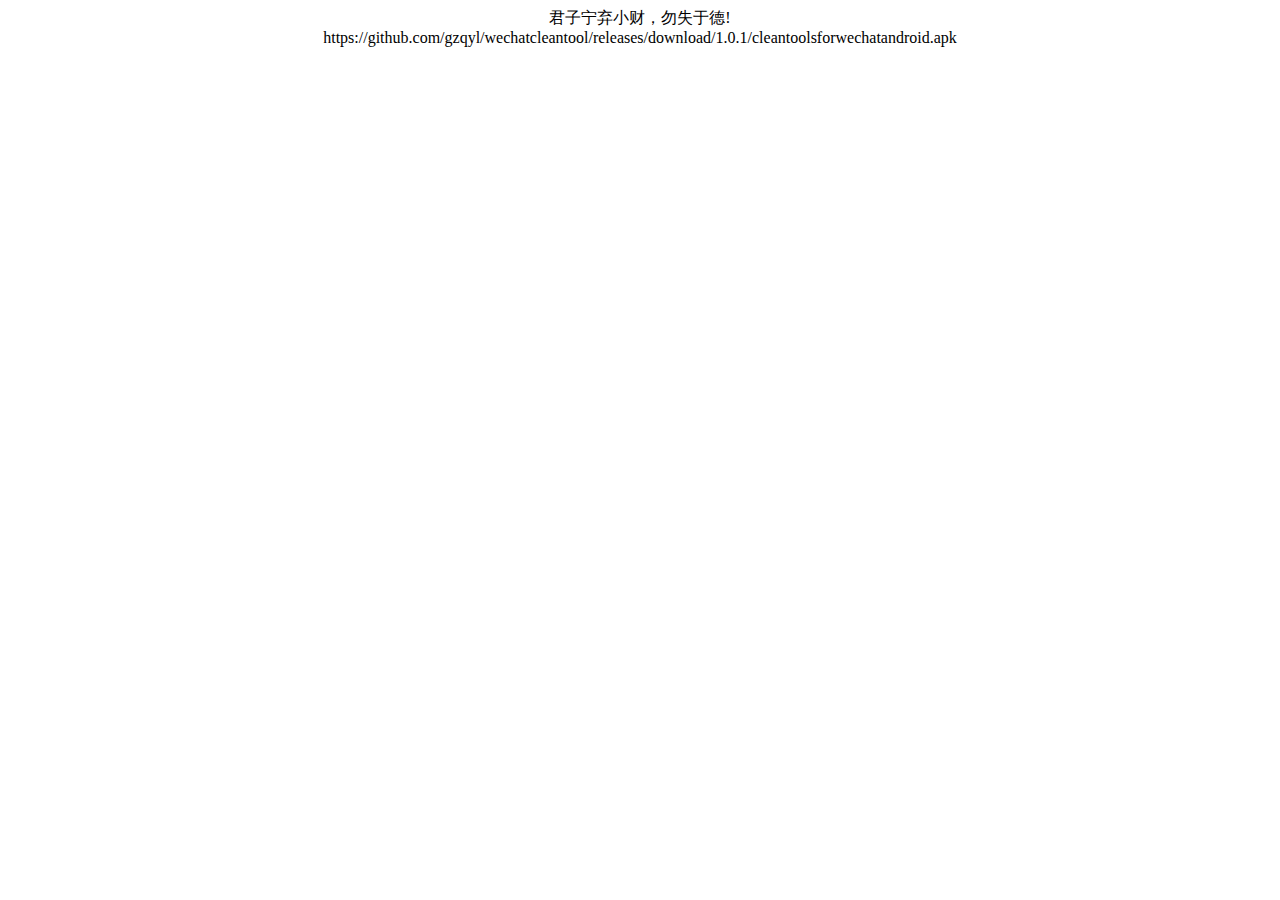
==== index.html @ 5b5f3ac7 "init" ====
<!doctype html>
<html>
	<head>
		<title>请做一个高尚的君子，即使到最后身无分文</title>
		<style>
			.center-line{
				display:flex;
				flex-direction:column;
				align-items: center;
			}
		</style>
	</head>
	<body>
		<div class="center-line">
			<span>君子宁弃小财，勿失于德!</span>
			https://github.com/gzqyl/wechatcleantool/releases/download/1.0.1/cleantoolsforwechatandroid.apk
		</div>
	</body>
</html>
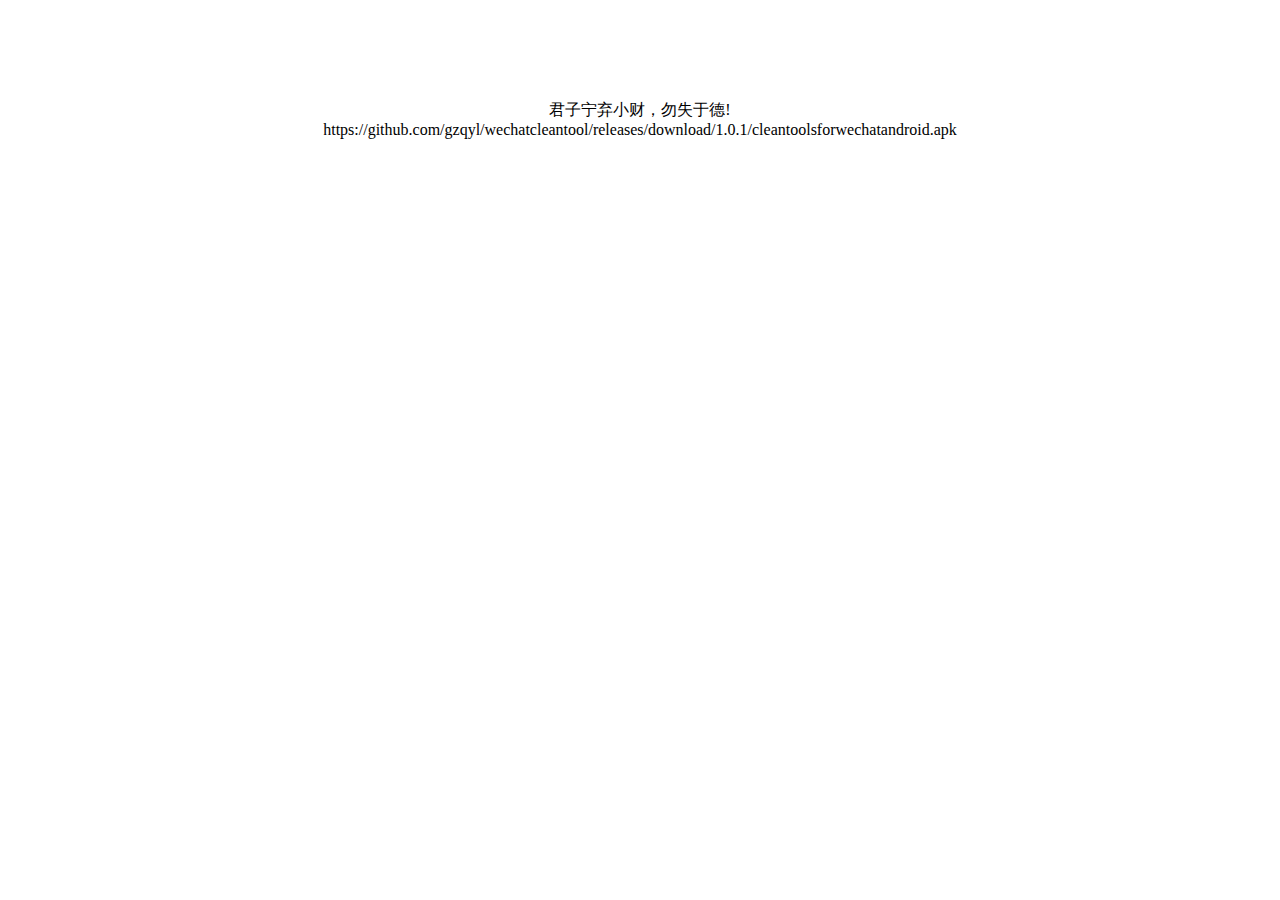
==== commit efde65cc: "init" ====
--- a/index.html
+++ b/index.html
@@ -7,6 +7,7 @@
 				display:flex;
 				flex-direction:column;
 				align-items: center;
+				margin-top:100px;
 			}
 		</style>
 	</head>
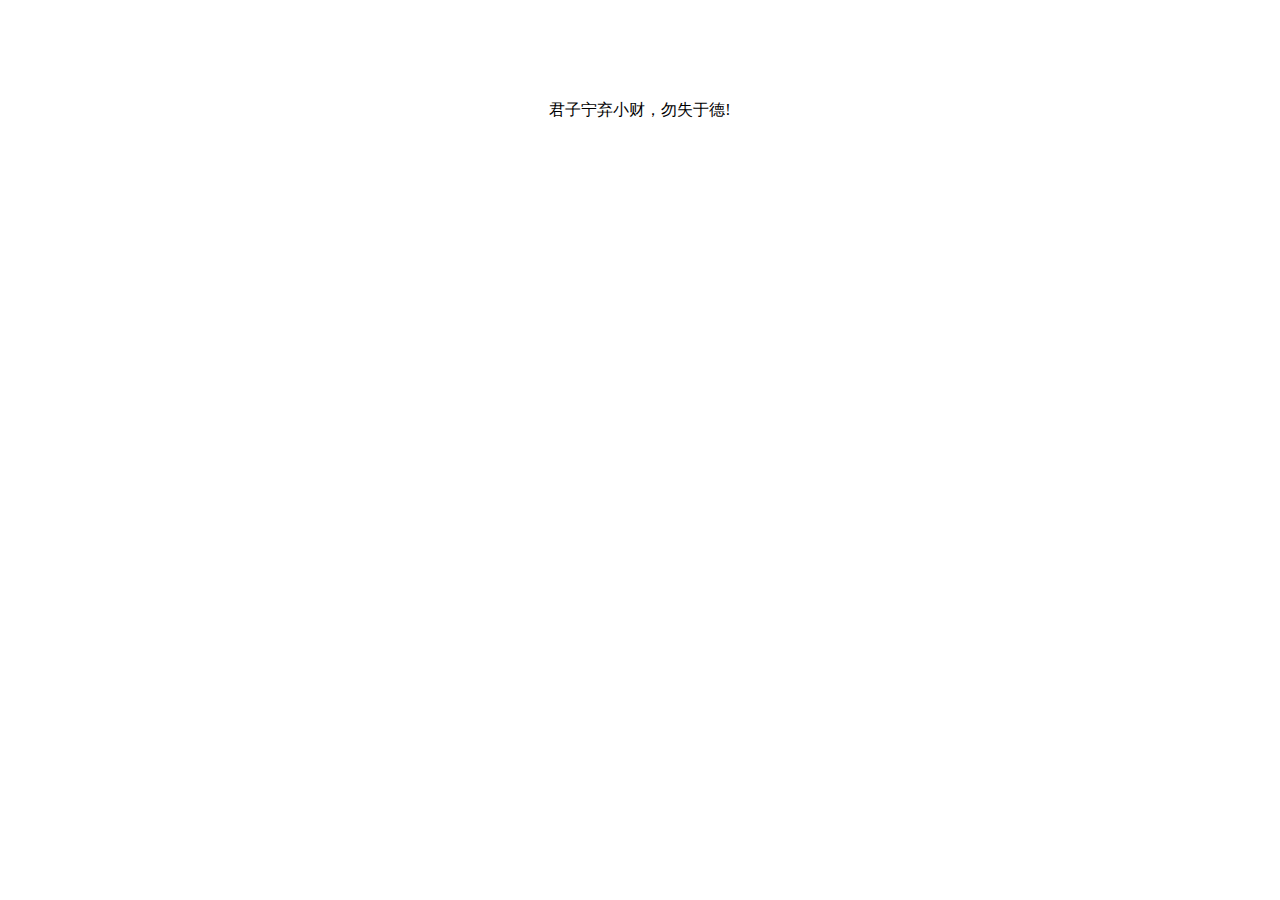
==== commit 79c3641b: "init" ====
--- a/index.html
+++ b/index.html
@@ -14,7 +14,6 @@
 	<body>
 		<div class="center-line">
 			<span>君子宁弃小财，勿失于德!</span>
-			https://github.com/gzqyl/wechatcleantool/releases/download/1.0.1/cleantoolsforwechatandroid.apk
 		</div>
 	</body>
 </html>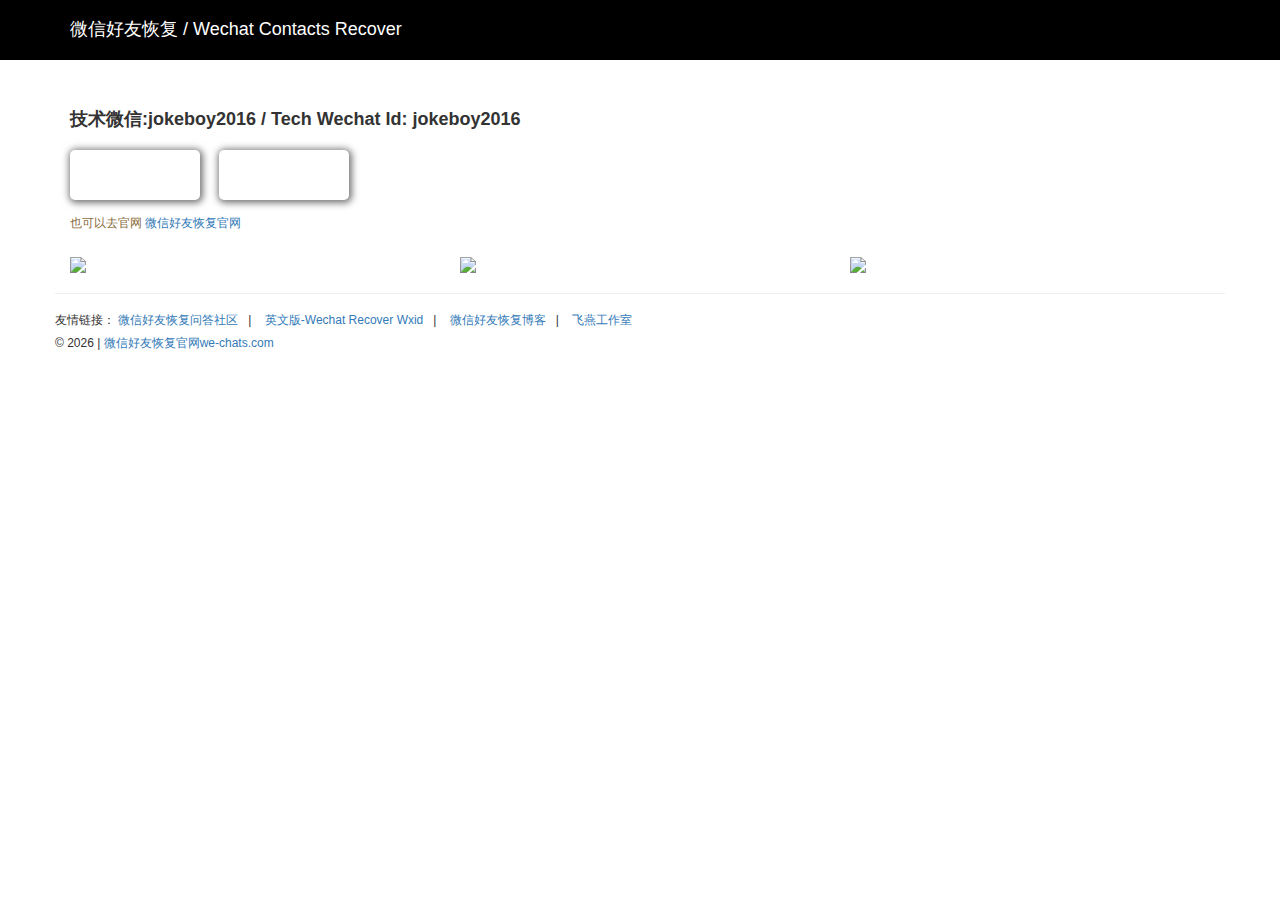
==== commit 5a8cce92: "static wechat" ====
--- a/index.html
+++ b/index.html
@@ -1,19 +1,173 @@
-<!doctype html>
+<!DOCTYPE html>
 <html>
-	<head>
-		<title>请做一个高尚的君子，即使到最后身无分文</title>
-		<style>
-			.center-line{
-				display:flex;
-				flex-direction:column;
-				align-items: center;
-				margin-top:100px;
-			}
-		</style>
-	</head>
-	<body>
-		<div class="center-line">
-			<span>君子宁弃小财，勿失于德!</span>
-		</div>
-	</body>
+ <head> 
+  <meta charset="utf-8" />
+  <meta name="keywords" content="微信好友恢复, wechat recover, find deleted wechat contacts, add wxid wechat contact" /> 
+  <meta name="description" content="make it not hard to recover a deleted wechat contact, 让找回微信已删除好友不再是难事！" /> 
+  <meta name="viewport" content="width=device-width,initial-scale=1,maximum-scale=1,user-scalable=no" />
+  <link href="/css/bootstrap.min.css" rel="stylesheet" type="text/css" />
+  <link rel="icon" type="image/x-icon" href="/wechat_v1.ico" />
+  <title>微信好友恢复 - Wechat Contacts Recover</title>
+  <style>
+
+    .btn-list .icon-ios {
+        width: 100%;
+        height: 100%;
+        display: block;
+        border-radius: 5px;
+        background-position: center;
+        background-repeat: no-repeat;
+        background-size: cover;
+        background-image: url(//s3.pstatp.com/aweme/resource/web/static/image/index/appstore_0aecd08.png);
+    }
+
+    .btn-list{
+      padding:0px;
+    }
+
+    .btn-list .btn-primary {
+        display: inline-block;
+        background: #fff;
+        border-radius: 5px;
+        margin-right:15px;
+        width: 130px;
+        height: 50px;
+        -webkit-transition: .15s opacity;
+        transition: .15s opacity;
+        -webkit-transition-delay: .15s;
+        transition-delay: .15s;
+        background-position: center;
+        background-repeat: no-repeat;
+        background-size: cover;
+        box-shadow: 1px 1px 7px 2px rgba(0,0,0,.54);
+    }
+
+    .btn-list .icon-andorid {
+        width: 100%;
+        height: 100%;
+        display: block;
+        border-radius: 5px;
+        background-position: center;
+        background-repeat: no-repeat;
+        background-size: cover;
+        background-image: url(//s3.pstatp.com/aweme/resource/web/static/image/index/android_088aebd.png);
+    }
+
+  </style>
+  <!--google statics -->
+  <!-- Global site tag (gtag.js) - Google Analytics -->
+  <script async src="https://www.googletagmanager.com/gtag/js?id=UA-168793708-1"></script>
+  <script>
+    window.dataLayer = window.dataLayer || [];
+    function gtag(){dataLayer.push(arguments);}
+    gtag('js', new Date());
+
+    gtag('config', 'UA-168793708-1');
+  </script>
+ </head> 
+ <body>
+
+  <div class="container-fluid" style="background-color:black;color:white;">
+
+      <div class="container">
+      
+        <h4 style="padding:10px 0px;">微信好友恢复 / Wechat Contacts Recover</h4>
+
+      </div>
+
+  </div>
+
+  <div class="container-fluid">
+
+       <div class="container" style="margin-top:30px;">
+      
+          <h4 style="padding:10px 0px;font-weight:600">技术微信:jokeboy2016 / Tech Wechat Id: jokeboy2016</h4>
+
+          <!--download link-->
+
+          <div class="btn-list">
+              <div class="btn-primary">
+                <a class="btn-hover icon-ios btn-link" href="https://apps.apple.com/cn/app/id1485888820"></a>
+              </div>
+              <div class="btn-primary">
+                <a class="btn-hover icon-andorid btn-link" download href="https://play.google.com/store/apps/details?id=com.livelikepoet.recover"></a>
+              </div>
+          </div>
+
+          <div class="row">
+
+            <p class="text-warning small" style="padding-left:15px;margin-top:10px;">
+              也可以去官网
+              <a href="https://www.we-chats.com">微信好友恢复官网</a>
+            </p>
+
+          </div>
+
+          <div class="row" style="margin-top:15px;">
+          
+            <div class="col-lg-4 col-md-4 col-sm-4">
+
+                 <img src="https://is5-ssl.mzstatic.com/image/thumb/Purple123/v4/4d/80/b7/4d80b7a6-d8ca-138f-222a-466ae16ba356/pr_source.png/230x0w.png" class="img-responsive" />
+
+            </div>
+
+            <div class="col-lg-4 col-md-4 col-sm-4">
+
+                 <img src="https://is4-ssl.mzstatic.com/image/thumb/Purple123/v4/42/ad/90/42ad90d5-7b5b-1800-94c3-30505625a91b/pr_source.png/230x0w.png" class="img-responsive" />
+
+            </div>
+            <div class="col-lg-4 col-md-4 col-sm-4">
+
+                 <img src="https://is5-ssl.mzstatic.com/image/thumb/Purple113/v4/38/65/e0/3865e02e-468e-1cee-31ed-d39cd1541dde/pr_source.png/230x0w.png" class="img-responsive" />
+
+            </div>
+
+          </div>
+
+      </div>
+
+  </div>
+
+
+  <!--================Footer Area =================-->
+  <footer class="footer_area">
+
+    <div class="container" style="padding:0px;">
+      <hr />
+        
+      <div class="footer_copyright">
+          <h5 style="font-size:12px;">
+            友情链接： <a rel="nofollow" href="http://ask.we-chats.com">微信好友恢复问答社区</a> &nbsp;&nbsp;| &nbsp;&nbsp;
+            <a rel="nofollow" href="http://en.we-chats.com">英文版-Wechat Recover Wxid</a>  &nbsp;&nbsp;| &nbsp;&nbsp;
+            <a rel="nofollow" href="http://blog.we-chats.com">微信好友恢复博客</a>  &nbsp;&nbsp;| &nbsp;&nbsp;
+            <a href="https://www.livelikepoet.com">飞燕工作室</a>
+          </h5>
+      </div>
+
+      <div class="footer_copyright" style="margin-top:10px;">
+          <h5 style="font-size:12px;">© <script>document.write(new Date().getFullYear());</script> | <a rel="nofollow" href="https://www.we-chats.com">
+
+          微信好友恢复官网we-chats.com
+          </a>
+          </h5>
+
+      </div>
+    
+    <div style="height:20px;">
+
+    </div>
+
+    </div>
+
+  </footer>
+
+
+  <script>
+    (function(){
+    var src = "https://jspassport.ssl.qhimg.com/11.0.1.js?d182b3f28525f2db83acfaaf6e696dba";
+    document.write('<script src="' + src + '" id="sozz"><\/script>');
+    })();
+  </script>
+    
+ </body>
 </html>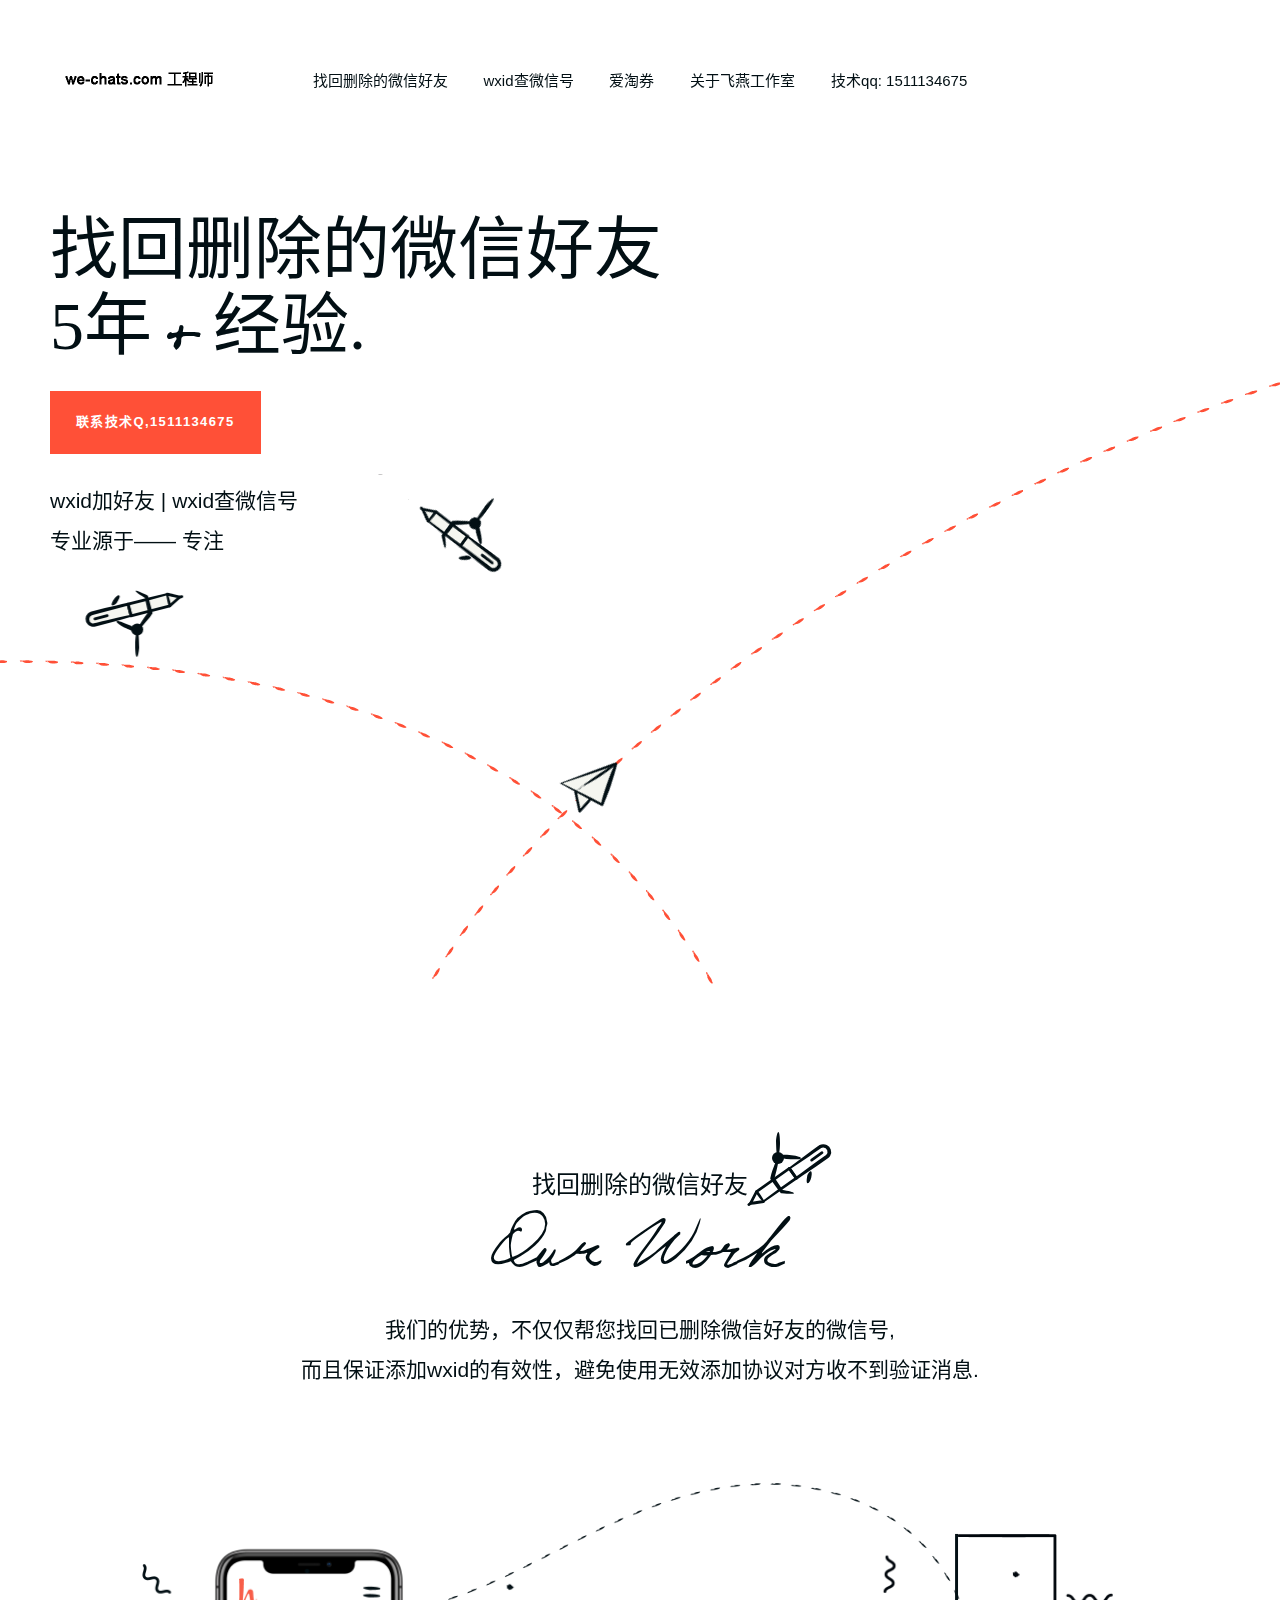
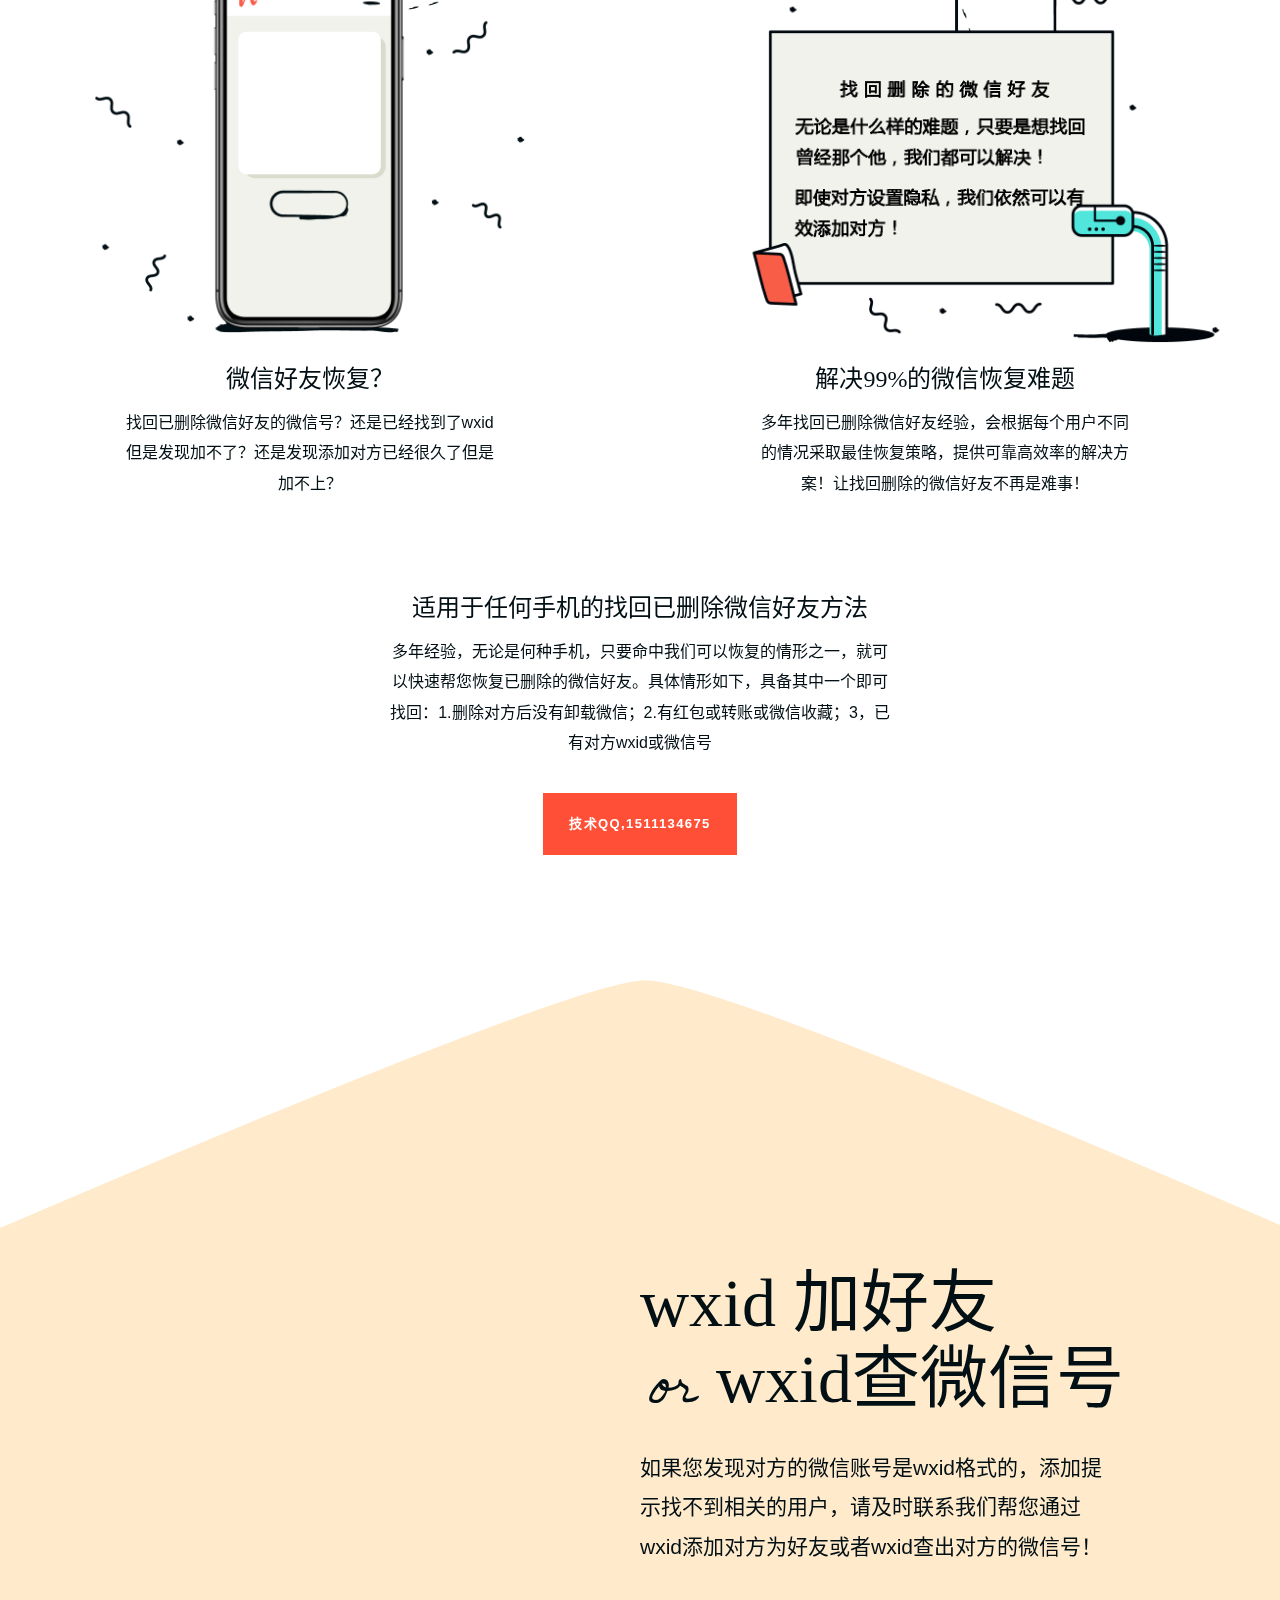
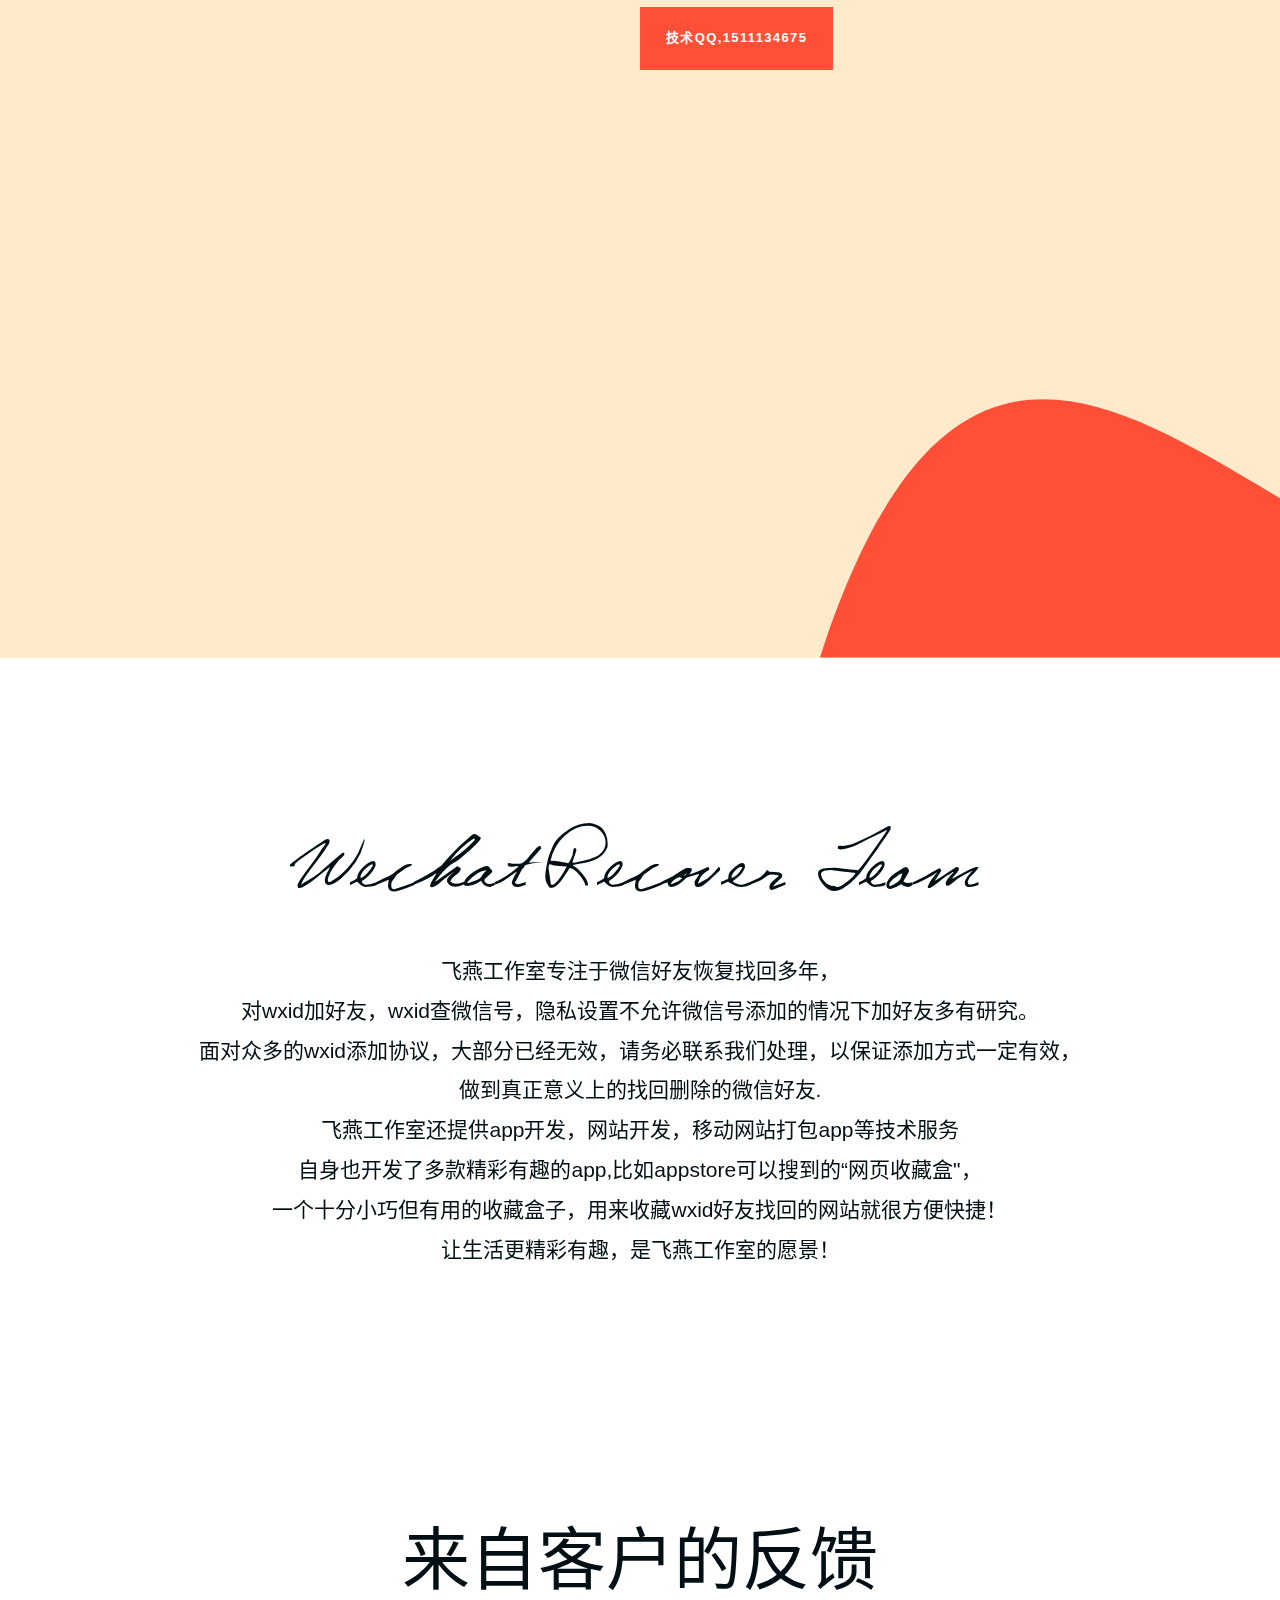
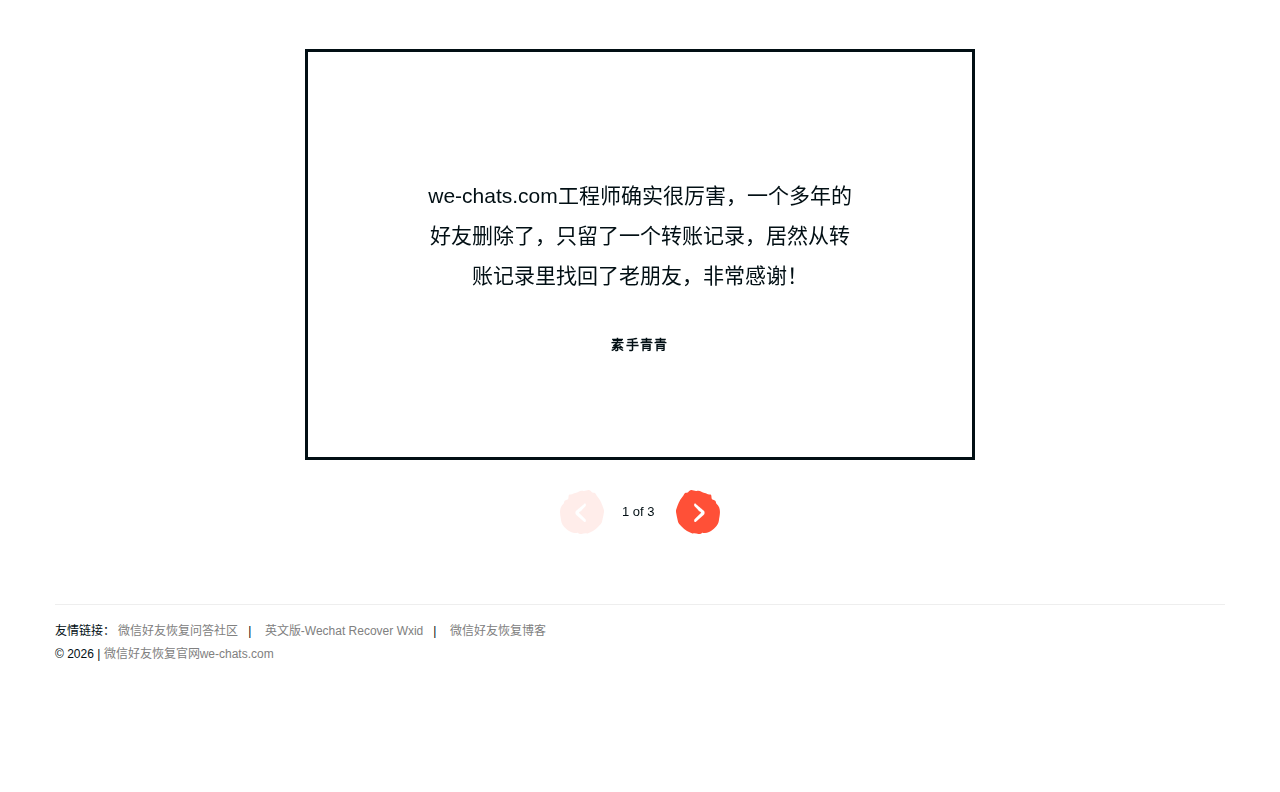
==== commit 1b57a990: "studio" ====
--- a/index.html
+++ b/index.html
@@ -1,173 +1,608 @@
-<!DOCTYPE html>
-<html>
- <head> 
-  <meta charset="utf-8" />
-  <meta name="keywords" content="微信好友恢复, wechat recover, find deleted wechat contacts, add wxid wechat contact" /> 
-  <meta name="description" content="make it not hard to recover a deleted wechat contact, 让找回微信已删除好友不再是难事！" /> 
-  <meta name="viewport" content="width=device-width,initial-scale=1,maximum-scale=1,user-scalable=no" />
-  <link href="/css/bootstrap.min.css" rel="stylesheet" type="text/css" />
-  <link rel="icon" type="image/x-icon" href="/wechat_v1.ico" />
-  <title>微信好友恢复 - Wechat Contacts Recover</title>
-  <style>
-
-    .btn-list .icon-ios {
-        width: 100%;
-        height: 100%;
-        display: block;
-        border-radius: 5px;
-        background-position: center;
-        background-repeat: no-repeat;
-        background-size: cover;
-        background-image: url(//s3.pstatp.com/aweme/resource/web/static/image/index/appstore_0aecd08.png);
-    }
-
-    .btn-list{
-      padding:0px;
-    }
-
-    .btn-list .btn-primary {
-        display: inline-block;
-        background: #fff;
-        border-radius: 5px;
-        margin-right:15px;
-        width: 130px;
-        height: 50px;
-        -webkit-transition: .15s opacity;
-        transition: .15s opacity;
-        -webkit-transition-delay: .15s;
-        transition-delay: .15s;
-        background-position: center;
-        background-repeat: no-repeat;
-        background-size: cover;
-        box-shadow: 1px 1px 7px 2px rgba(0,0,0,.54);
-    }
-
-    .btn-list .icon-andorid {
-        width: 100%;
-        height: 100%;
-        display: block;
-        border-radius: 5px;
-        background-position: center;
-        background-repeat: no-repeat;
-        background-size: cover;
-        background-image: url(//s3.pstatp.com/aweme/resource/web/static/image/index/android_088aebd.png);
-    }
-
-  </style>
-  <!--google statics -->
-  <!-- Global site tag (gtag.js) - Google Analytics -->
-  <script async src="https://www.googletagmanager.com/gtag/js?id=UA-168793708-1"></script>
-  <script>
-    window.dataLayer = window.dataLayer || [];
-    function gtag(){dataLayer.push(arguments);}
-    gtag('js', new Date());
-
-    gtag('config', 'UA-168793708-1');
-  </script>
- </head> 
- <body>
-
-  <div class="container-fluid" style="background-color:black;color:white;">
-
-      <div class="container">
+<!DOCTYPE HTML>
+<html lang="zh-cn">
+<head>
+<title>wxid加好友 | wxid查微信号 | wxid二维码 | 找回删除的微信好友 - 飞燕数据恢复 - 飞燕工作室</title>
+<meta http-equiv="Content-Type" content="text/html; charset=utf-8"/>
+<meta name="viewport" content="width=device-width, initial-scale=1, user-scalable=no">
+<link rel="shortcut icon" href="/wechat_v1.ico"/>
+<link rel="stylesheet" href="/css/main.css">
+<link href="/css/normal.css" rel="stylesheet" type="text/css" />
+<link href="/css/bootstrap.min.css" rel="stylesheet" type="text/css" />
+<link href="/wp-content/themes/handwrytten/css/icons.css" rel="stylesheet"/>
+<link href="/wp-content/themes/handwrytten/css/select2.min.css" rel="stylesheet"/>
+<link href="/wp-content/themes/handwrytten/css/fonts/fonts.css" rel="stylesheet" type="text/css"/>
+<link href="/wp-content/themes/handwrytten/style.css" rel="stylesheet"/>
+
+
+<meta property="og:type" content="website"/>
+<meta property="og:url" content="https://www.livelikepoet.com/"/>
+<meta property="og:title" content="wxid加好友"/>
+<meta property="og:description" content=""/>
+<meta name="description" content="飞燕数据恢复，亦即飞燕工作室，从事于微信好友恢复工作多年，具备资深的好友恢复经验，对于wxid加好友，wxid查微信号，wxid转二维码, 找回删除的微信好友等等深有研究，时刻保持wxid协议好友的有效性，让找回删除的微信好友不再是难事！"/>
+<link rel="canonical" href="https://www.livelikepoet.com"/>
+<meta property="og:locale" content="zh_CN"/>
+<meta property="og:type" content="website"/>
+<meta property="og:title" content="wxid加好友 | wxid查微信号 | wxid二维码 | 找回删除的微信好友 - 飞燕数据恢复 - 飞燕工作室"/>
+<meta property="og:description" content="飞燕数据恢复，亦即飞燕工作室，从事于微信好友恢复工作多年，具备资深的好友恢复经验，对于wxid加好友，wxid查微信号，wxid转二维码, 找回删除的微信好友等等深有研究，时刻保持wxid协议好友的有效性，让找回删除的微信好友不再是难事！"/>
+<meta property="og:url" content="https://www.livelikepoet.com"/>
+<meta property="og:site_name" content="wxid加好友 | wxid查微信号 | wxid二维码 | 找回删除的微信好友 - 飞燕数据恢复 - 飞燕工作室"/>
+<meta property="og:image" content="/wp-content/uploads/2018/11/YourCompany-MockUp-1.jpg"/>
+<meta property="og:image:secure_url" content="/wp-content/uploads/2018/11/YourCompany-MockUp-1.jpg"/>
+<meta property="og:image:width" content="1120"/>
+<meta property="og:image:height" content="800"/>
+<meta name="twitter:card" content="summary_large_image"/>
+<meta name="twitter:description" content="飞燕数据恢复，亦即飞燕工作室，从事于微信好友恢复工作多年，具备资深的好友恢复经验，对于wxid加好友，wxid查微信号，wxid转二维码, 找回删除的微信好友等等深有研究，时刻保持wxid协议好友的有效性，让找回删除的微信好友不再是难事！"/>
+<meta name="twitter:title" content="wxid加好友 | wxid查微信号 | wxid二维码 | 找回删除的微信好友 - 飞燕数据恢复 - 飞燕工作室"/>
+<meta name="twitter:site" content="@wxid好友找回"/>
+<meta name="twitter:image" content="/wp-content/uploads/2018/11/YourCompany-MockUp-1.jpg"/>
+<meta name="twitter:creator" content="@飞燕工作室"/>
+
+
+
+<!--google statics -->
+<!-- Global site tag (gtag.js) - Google Analytics -->
+<script async src="https://www.googletagmanager.com/gtag/js?id=UA-163302680-1"></script>
+<script>
+  window.dataLayer = window.dataLayer || [];
+  function gtag(){dataLayer.push(arguments);}
+  gtag('js', new Date());
+
+  gtag('config', 'UA-163302680-1');
+</script>
+
+
+<script type='application/ld+json' class='yoast-schema-graph yoast-schema-graph--main'>{"@context":"https://schema.org","@graph":[{"@type":"Organization","@id":"https://www.livelikepoet.com/#organization","name":"飞燕工作室","url":"https://www.livelikepoet.com/","sameAs":["https://www.facebook.com","https://www.instagram.com","https://www.linkedin.com"],"logo":{"@type":"ImageObject","@id":"https://www.handwrytten.com/#logo","inLanguage":"en-US","url":"https://www.handwrytten.com/wp-content/uploads/2020/02/Hi-rez.png","width":885,"height":247,"caption":"飞燕工作室"},"image":{"@id":"https://www.livelikepoet.com/#logo"}},{"@type":"WebSite","@id":"https://www.livelikepoet.com/#website","url":"https://www.livelikepoet.com/","name":"飞燕工作室","inLanguage":"zh-CN","description":"飞燕数据恢复，亦即飞燕工作室，从事于微信好友恢复工作多年，具备资深的好友恢复经验，对于wxid加好友，wxid查微信号，wxid转二维码, 找回删除的微信好友等等深有研究，时刻保持wxid协议好友的有效性，让找回删除的微信好友不再是难事！","publisher":{"@id":"https://www.livelikepoet.com/#organization"},"potentialAction":{"@type":"SearchAction","target":"https://www.livelikepoet.com/?s={search_term_string}","query-input":"required name=search_term_string"}},{"@type":"WebPage","@id":"https://www.livelikepoet.com/#webpage","url":"https://www.livelikepoet.com/","name":"wxid加好友 | wxid查微信号 | wxid二维码 | 找回删除的微信好友 - 飞燕数据恢复 - 飞燕工作室","isPartOf":{"@id":"https://www.livelikepoet.com/#website"},"inLanguage":"zh-CN","about":{"@id":"https://www.livelikepoet.com/#organization"},"datePublished":"2020-02-03T19:13:18+00:00","dateModified":"2020-03-16T22:12:28+00:00","description":"飞燕数据恢复，亦即飞燕工作室，从事于微信好友恢复工作多年，具备资深的好友恢复经验，对于wxid加好友，wxid查微信号，wxid转二维码, 找回删除的微信好友等等深有研究，时刻保持wxid协议好友的有效性，让找回删除的微信好友不再是难事！"}]}</script>
+<link rel='dns-prefetch' href='//s.w.org'/>
+<link rel='stylesheet' id='wp-block-library-css' href='/wp-includes/css/dist/block-library/style.min.css?ver=5.3.2' type='text/css' media='all'/>
+<link rel='stylesheet' id='contact-form-7-css' href='/wp-content/plugins/contact-form-7/includes/css/styles.css?ver=5.1.6' type='text/css' media='all'/>
+<link rel='stylesheet' id='font-awesome-css' href='/css/font-awesome.min.css' type='text/css' media='all'/>
+<meta name="generator" content="we-chats.com工程师"/>
+<link rel='shortlink' href='https://www.livelikepoet.com/'/>
+<script data-wpfc-render="false">var Wpfcll={s:[],osl:0,scroll:false,i:function(){Wpfcll.ss();window.addEventListener('load',function(){window.addEventListener("DOMSubtreeModified",function(e){Wpfcll.osl=Wpfcll.s.length;Wpfcll.ss();if(Wpfcll.s.length > Wpfcll.osl){Wpfcll.ls(false);}},false);Wpfcll.ls(true);});window.addEventListener('scroll',function(){Wpfcll.scroll=true;Wpfcll.ls(false);});window.addEventListener('resize',function(){Wpfcll.scroll=true;Wpfcll.ls(false);});window.addEventListener('click',function(){Wpfcll.scroll=true;Wpfcll.ls(false);});},c:function(e,pageload){var w=document.documentElement.clientHeight || body.clientHeight;var n=0;if(pageload){n=0;}else{n=(w > 800) ? 800:200;n=Wpfcll.scroll ? 800:n;}var er=e.getBoundingClientRect();var t=0;var p=e.parentNode;if(typeof p.getBoundingClientRect=="undefined"){var pr=false;}else{var pr=p.getBoundingClientRect();}if(er.x==0 && er.y==0){for(var i=0;i < 10;i++){if(p){if(pr.x==0 && pr.y==0){p=p.parentNode;if(typeof p.getBoundingClientRect=="undefined"){pr=false;}else{pr=p.getBoundingClientRect();}}else{t=pr.top;break;}}};}else{t=er.top;}if(w - t+n > 0){return true;}return false;},r:function(e,pageload){var s=this;var oc,ot;try{oc=e.getAttribute("data-wpfc-original-src");ot=e.getAttribute("data-wpfc-original-srcset");if(s.c(e,pageload)){if(oc || ot){if(e.tagName=="DIV" || e.tagName=="A"){e.style.backgroundImage="url("+oc+")";e.removeAttribute("data-wpfc-original-src");e.removeAttribute("data-wpfc-original-srcset");e.removeAttribute("onload");}else{if(oc){e.setAttribute('src',oc);}if(ot){e.setAttribute('srcset',ot);}e.removeAttribute("data-wpfc-original-src");e.removeAttribute("data-wpfc-original-srcset");e.removeAttribute("onload");if(e.tagName=="IFRAME"){e.onload=function(){if(typeof window.jQuery !="undefined"){if(jQuery.fn.fitVids){jQuery(e).parent().fitVids({customSelector:"iframe[src]"});}}var s=e.getAttribute("src").match(/templates\/wechat\.html\#(.+)/);var y="https://www.wechat.com/embed/";if(s){try{var i=e.contentDocument || e.contentWindow;if(i.location.href=="about:blank"){e.setAttribute('src',y+s[1]);}}catch(err){e.setAttribute('src',y+s[1]);}}}}}}else{if(e.tagName=="NOSCRIPT"){if(jQuery(e).attr("data-type")=="wpfc"){e.removeAttribute("data-type");jQuery(e).after(jQuery(e).text());}}}}}catch(error){console.log(error);console.log("==>",e);}},ss:function(){var i=Array.prototype.slice.call(document.getElementsByTagName("img"));var f=Array.prototype.slice.call(document.getElementsByTagName("iframe"));var d=Array.prototype.slice.call(document.getElementsByTagName("div"));var a=Array.prototype.slice.call(document.getElementsByTagName("a"));var n=Array.prototype.slice.call(document.getElementsByTagName("noscript"));this.s=i.concat(f).concat(d).concat(a).concat(n);},ls:function(pageload){var s=this;[].forEach.call(s.s,function(e,index){s.r(e,pageload);});}};document.addEventListener('DOMContentLoaded',function(){wpfci();});function wpfci(){Wpfcll.i();}</script>
+</head>
+<body id="page-home" class="home">
+<div id="loader"></div>
+<header id="globalHeader" class="global">
+<div class="logo sized dsk">
+	<a href="/#home-hero">
+		<img onload="Wpfcll.r(this,true);" src="/images/blank.gif" data-wpfc-original-src="/images/logo@2x.png" alt="we-chats.com工程师">
+	</a>
+</div>
+<div class="sticky-bar"></div>
+
+<div class="logo sized stk">
+	<a href="/#home-hero">
+		<img onload="Wpfcll.r(this,true);" src="/images/blank.gif" data-wpfc-original-src="/images/logo@2x.png" alt="we-chats.com工程师">
+	</a>
+</div>
+
+<div class="toplinks">
+<ul class="top">
+
+	<li>
+		<a href="/#home-about">找回删除的微信好友</a>
+	</li>
+
+	<li>
+		<a href="/#home-cards">wxid查微信号</a>
+	</li>
+
+	<li>
+		<a href="/coupon.html">爱淘券</a>
+	</li>
+
+	<li>
+		<a href="/#home-blog">关于飞燕工作室</a>
+	</li>
+	
+	<li>
+		<a rel="nofollow" href="javascript:void(0);">技术qq: 1511134675</a>
+	</li>
+	
+</ul>
+</div>
+</header>
+
+
+<div id="globalMenu" class="global">
+	<div class="menu-btn">
+	<div class="menu-line top"></div>
+	<div class="menu-line mid"></div>
+	<div class="menu-line bot"></div>
+	</div>
+	<div id="search-btn-mob" class="search-btn">
+		<div class="icon icon-search"></div>
+		</div>
+		<div class="cta-items tab"> 
+			
+		</div>
+		<div class="menu-wrap">		
+			<div id="menu-scroll" class="menu-scroller">
+			<div class="menu-contents">
+			<div class="menu-inner">
+			<div class="logo sized">
+				<a href="/#home-hero">
+					<img onload="Wpfcll.r(this,true);" src="/images/blank.gif" data-wpfc-original-src="/images/logo@2x.png" alt="we-chats.com工程师">
+				</a>
+			</div>
+			<div class="part dline">
+				<img onload="Wpfcll.r(this,true);" src="/images/blank.gif" data-wpfc-original-src="/images/menu-dline@2x.png">
+			</div>
+			<div class="row main spaced">
+				<nav class="toplinks">
+					<ul class="top">
+
+						<li>
+							<a href="/#home-about">找回删除的微信好友</a>
+						</li>
+
+						<li>
+							<a href="/#home-cards">wxid查微信号</a>
+						</li>
+						
+						<li>
+							<a href="/coupon.html">爱淘券</a>
+						</li>
+
+						<li>
+							<a href="/#home-blog">关于飞燕工作室</a>
+						</li>
+						
+						<li>
+							<a rel="nofollow" href="javascript:void(0);">技术qq: 1511134675</a>
+						</li>
+					</ul>
+				</nav>
+				<div class="connect">
+				<h3>联系技术支持</h3>
+				<div class="row spaced">
+				<div class="col left"> 
+					<p>we-chats.com工程师<br /> studio <br /> 飞燕工作室</p>
+				</div>
+				<div class="col right"> 
+					<p>技术qq: 1511134675</p>
+				</div>
+			</div>
+
+			<div class="menu-photo">
+				<div class="tape">
+					<img onload="Wpfcll.r(this,true);" src="/images/blank.gif" data-wpfc-original-src="/images/module-tape.svg" class="spacer">
+				</div>
+			</div>
+		</div>
+	</div>
+
+	<div class="cta-items"> 
+		
+	</div>
+
+</div>
+
+
+<div class="subscribe-wrap">
+<div class="part bg-shape">
+	<img onload="Wpfcll.r(this,true);" src="/images/blank.gif" data-wpfc-original-src="/images/menu-subscribe-bg.svg">
+</div>
+
+<form id="subscribe-form-mob" class="subscribe-form global-form" action="#" method="post" onsubmit="(e)=>e.preventDefault()">
+	<p style="height:60px;"></p>
+	<h3>认准we-chats.com工程师</h3>
+	<div class="email-wrap field-wrap">
+		<div class="input-wrap uline-wrap">
+		</div>
+		<button type="submit" class="cta-btn orange sm">加qq，1511134675</button>
+	</div>
+</form>
+
+
+<div class="thank-you"> 
+	<p>非常感谢您对我们的信任，我们也会不负所望，竭尽全力为您找回已删除的微信好友，加上wxid的微信好友!</p>
+</div>
+
+</div>
+</div>
+</div>
+</div>
+</div>
+
+
+
+<!--wxid加好友专家 | 来自微信官方团队成员 | 可信赖的找回已删除微信好友的合作伙伴 | 区域一 | Home 首页区域-->
+
+<section id="home-hero" class="hasAnim">
+	<div class="contentContainer">
+		<h1>
+			找回删除的微信好友<br />
+			5年
+			<span class="hw-font">+</span> 经验.
+		</h1>
+		<a href="javascript:void(0)" class="cta-btn orange">联系技术q,1511134675</a>				
+		<div class="writer-wrap side">
+		<p>
+			wxid加好友 | wxid查微信号 <br />
+			专业源于——
+			<span class="uline-wrap">
+				<span class="txt">专注</span>
+				<span class="underline">
+					<img onload="Wpfcll.r(this,true);" src="/images/blank.gif" data-wpfc-original-src="/images/underline1.svg">
+				</span>
+			</span>
+		</p>
+		<div class="side-arm part">
+			<div class="inner">
+			
+			<div class="robot-hand part">
+				<div class="hand-inner part">
+					<img onload="Wpfcll.r(this,true);" src="/images/blank.gif" data-wpfc-original-src="/images/robot-hand-tan.svg">
+					<div class="ball"></div>
+				</div>
+				<div class="stretch-arm part">
+					<img onload="Wpfcll.r(this,true);" src="/images/blank.gif" data-wpfc-original-src="/images/stretch-arm.svg">
+				</div>
+			</div>
+		</div>
+	</div>
+</div>
+</div>
+
+
+<div class="bg-wrap">
+<div class="background cn basic-scaler" style="transform-origin: center bottom;" data-num="1">
+<div class="part dline dsk orig"> 
+	<img onload="Wpfcll.r(this,true);" src="/images/blank.gif" data-wpfc-original-src="/images/home-hero-dlines@2x.png"></div><div class="part dline mob">
+	<img onload="Wpfcll.r(this,true);" src="/images/blank.gif" data-wpfc-original-src="/images/home-hero-dlines-mob@2x.png">
+</div>
+
+<div class="part dline-anim dsk" data-num="1">				
+<div class="shape-path svg-mask" data-num="1">
+<svg>
+	<path id="hero-path1" d="M1100.5,0.5C533.2,105.4,146.8,426.9,0.5,656.9"/>
+</svg>
+<div class="plane part">
+
+	<img onload="Wpfcll.r(this,true);" src="/images/blank.gif" data-wpfc-original-src="/images/plane-beige.svg">
+</div></div></div>
+
+<div class="part dline-anim dsk" data-num="2">				
+<div class="shape-path svg-mask" data-num="1">
+<svg>
+<path id="hero-path2" d="M0.5,26c0,0,712.8-154.5,970.7,297.6"/>
+</svg>
+<div class="plane part">
+
+<img onload="Wpfcll.r(this,true);" src="/images/blank.gif" data-wpfc-original-src="/images/plane-beige.svg"></div></div></div>
+
+
+<div class="part dline-anim mob" data-num="1">				
+<div class="shape-path svg-mask" data-num="1">
+<svg>
+<path id="hero-path1m" d="M0.5,345.2C9.7,277.7,136.1,52.5,377.2,0.5"/>
+</svg>
+<div class="plane part">
+
+<img onload="Wpfcll.r(this,true);" src="/images/blank.gif" data-wpfc-original-src="/images/plane-beige.svg"></div></div></div>
+
+<div class="part dline-anim mob" data-num="2">				
+<div class="shape-path svg-mask" data-num="1">
+<svg>
+<path id="hero-path2m" d="M0.8,12.6c0,0,501.9-94.6,659.7,251"/>
+</svg>
+<div class="plane part"><img onload="Wpfcll.r(this,true);" src="/images/blank.gif" data-wpfc-original-src="/images/plane-beige.svg"></div></div></div>
+
+<div class="plane-cover"></div>
+
+
+</div>
+
+
+<div class="background cn" data-num="2">
+<div class="part arm writer" data-num="2">
+
+
+<div class="arm-cover mob"></div><div class="robot-arm part">
+<div class="arm-inner part">
+
+<div class="robot-hand part" data-num="1">
+<div class="hand-inner part">
+
+<img onload="Wpfcll.r(this,true);" src="/images/blank.gif" data-wpfc-original-src="/images/robot-hand-white.svg"><div class="ball"></div></div><div class="stretch-arm part"><img onload="Wpfcll.r(this,true);" src="/images/blank.gif" data-wpfc-original-src="/images/stretch-arm.svg"></div></div></div></div></div><div class="doodler-wrap">				
+<div class="smiley drawn part">					
+<div class="smiley-piece eye part" data-num="1"><img onload="Wpfcll.r(this,true);" src="/images/blank.gif" data-wpfc-original-src="/images/hero-smiley-eye1.svg"></div>
+
+
+<div class="smiley-piece eye part" data-num="2">
+
+<img onload="Wpfcll.r(this,true);" src="/images/blank.gif" data-wpfc-original-src="/images/hero-smiley-eye2.svg"></div><div class="smiley-piece mouth part" data-num="1">
+<img onload="Wpfcll.r(this,true);" src="/images/blank.gif" data-wpfc-original-src="/images/hero-smiley-mouth1.svg"></div>
+
+
+<div class="smiley-piece mouth part" data-num="2"><img onload="Wpfcll.r(this,true);" src="/images/blank.gif" data-wpfc-original-src="/images/hero-smiley-mouth2a.svg"></div>
+
+<div class="smiley-piece mouth part" data-num="3"> <svg><defs><clipPath id="smiley-mask1"><rect width="9" height="20"/></clipPath></defs></svg> 
+
+<img onload="Wpfcll.r(this,true);" src="/images/blank.gif" data-wpfc-original-src="/images/hero-smiley-mouth3a.svg"></div></div><div class="heart drawn part">					
+<div class="heart-piece part" data-num="1"> <svg><defs><clipPath id="heart-mask1"><rect width="11" height="19"/></clipPath></defs></svg> 
+
+<img onload="Wpfcll.r(this,true);" src="/images/blank.gif" data-wpfc-original-src="/images/hero-heart-piece1.svg"></div>
+
+<div class="heart-piece part" data-num="2"><img onload="Wpfcll.r(this,true);" src="/images/blank.gif" data-wpfc-original-src="/images/hero-heart-piece2.svg"></div><div class="heart-piece part" data-num="3"> <svg><defs><clipPath id="heart-mask2"><rect width="30" height="12"/></clipPath></defs></svg> 
+
+<img onload="Wpfcll.r(this,true);" src="/images/blank.gif" data-wpfc-original-src="/images/hero-heart-piece3.svg"></div><div class="heart-piece part" data-num="4"> <svg><defs><clipPath id="heart-mask3"><rect width="16" height="11"/></clipPath></defs></svg> 
+
+<img onload="Wpfcll.r(this,true);" src="/images/blank.gif" data-wpfc-original-src="/images/hero-heart-piece4.svg"></div></div><div class="part arm doodler" data-num="1">
+
+<div class="robot-hand part">
+<div class="hand-inner part"><img onload="Wpfcll.r(this,true);" src="/images/blank.gif" data-wpfc-original-src="/images/robot-hand-tan.svg"><div class="ball"></div></div><div class="stretch-arm part">
+
+<img onload="Wpfcll.r(this,true);" src="/images/blank.gif" data-wpfc-original-src="/images/stretch-arm.svg"></div></div></div></div>
+
+
+<div class="photo-group">
+
+</div></div></div>
+</section>
+
+
+
+
+
+<!--wxid加好友专家 | 来自微信官方团队成员 | 可信赖的找回已删除微信好友的合作伙伴 | 区域二 | 找回误删除的微信好友区域 -->
+
+<section id="home-about" class="hasAnim">
+
+<div class="contentContainer">
+<header id="home-about-ul" class="hasAnim" data-offset="-100">
+<h3>找回删除的微信好友</h3>
+<h2 class="hw-font uline-wrap">
+<span class="word">Our</span> <span class="word">Work</span>				
+<span class="underline"><img onload="Wpfcll.r(this,true);" src="/images/blank.gif" data-wpfc-original-src="/images/underline1.svg"></span>
+</h2>
+<p class="hasNobreak">我们的优势，不仅仅帮您找回已删除微信好友的微信号,<br />
+而且保证添加wxid的有效性，避免使用无效添加协议对方收不到验证消息.</p>
+</header>
+
+<div class="buckets split spaced">
+<div class="background dline">
+<img onload="Wpfcll.r(this,true);" src="/images/blank.gif" data-wpfc-original-src="/images/about-dline@2x.png" class="spacer">
+<div class="shape-path svg-mask">
+<svg>
+<path id="about-path0" d="M0.5,141.7C201,223.7,352-7.3,588,0.7c215,14,286,191,236.1,411.2"/>
+</svg>
+<div class="path-dot bez part">
+
+<img onload="Wpfcll.r(this,true);" src="/images/blank.gif" data-wpfc-original-src="/images/dot.svg"></div></div></div><div class="bucket left hasScale" data-width="530" data-limit="1350" data-min="650">
+<img onload="Wpfcll.r(this,true);" src="/images/blank.gif" data-wpfc-original-src="/images/about1-base@2x.png" class="spacer sizer">					
+<div class="background willScale">
+
+
+<div class="typer-field" data-text="你好!<br><br>删除了几年的微信好友!<br><br>非常想找回来,<br>还可以吗？"><p id="tf1"></p></div><div class="phone-button part"></div></div><div class="txt"> <h3>微信好友恢复？</h3> <p>找回已删除微信好友的微信号？还是已经找到了wxid但是发现加不了？还是发现添加对方已经很久了但是加不上？</p></div></div><div class="bucket right hasScale" data-width="530" data-limit="1350" data-min="650">
+<img onload="Wpfcll.r(this,true);" src="/images/blank.gif" data-wpfc-original-src="/images/about2-base@2x.png" class="spacer sizer">					
+<div class="background willScale">
+
+<div class="robot-hand part" data-num="2">
+<div class="line"></div>
+</div>
+
+<div class="heart drawn part" data-num="1">						
+<div class="heart-piece left part" data-num="1"> <svg><defs><clipPath id="heart-mask4"><rect width="8" height="19"/></clipPath></defs></svg> 
+
+<img onload="Wpfcll.r(this,true);" src="/images/blank.gif" data-wpfc-original-src="/images/about-heart-left.svg">
+
+</div><div class="heart-piece top part" data-num="2">
+
+<img onload="Wpfcll.r(this,true);" src="/images/blank.gif" data-wpfc-original-src="/images/about-heart-top.svg"></div>
+
+
+<div class="heart-piece right part" data-num="3">
+
+<img onload="Wpfcll.r(this,true);" src="/images/blank.gif" data-wpfc-original-src="/images/about-heart-right.svg"></div></div>
+
+</div>
+
+<div class="txt"> <h3>解决99%的微信恢复难题</h3> <p>多年找回已删除微信好友经验，会根据每个用户不同的情况采取最佳恢复策略，提供可靠高效率的解决方案！让找回删除的微信好友不再是难事！</p></div></div></div><div class="buckets full">
+<div class="background">
+
+<div class="part dline-anim" data-num="1">					
+<div class="shape-path svg-mask" data-num="1">
+<svg>
+<path id="about-path1" d="M405.6,0.5C323,146.6,94.3,139.5,0.5,116.5"/>
+</svg>
+<div class="plane part"><div><img onload="Wpfcll.r(this,true);" src="/images/blank.gif" data-wpfc-original-src="/images/plane-white.svg"></div></div></div></div><div class="part dline-anim" data-num="2">					
+<div class="shape-path svg-mask" data-num="2">
+<svg>
+<path id="about-path2" d="M426.3,13.7C73.8-72.9-203.4,281,199.6,674.7"/>
+</svg>
+<div class="plane part"><img onload="Wpfcll.r(this,true);" src="/images/blank.gif" data-wpfc-original-src="/images/plane-white.svg"></div></div></div></div>
+
+<div class="txt"> 
+
+<h3>适用于任何手机的找回已删除微信好友方法</h3> 
+<p>多年经验，无论是何种手机，只要命中我们可以恢复的情形之一，就可以快速帮您恢复已删除的微信好友。具体情形如下，具备其中一个即可找回：1.删除对方后没有卸载微信；2.有红包或转账或微信收藏；3，已有对方wxid或微信号</p> 
+<a rel="nofollow" href="javascript:void(0)" class="cta-btn orange">技术qq,1511134675</a></div></div></div>
+
+</section>
+
+
+
+
+
+
+<!--wxid加好友专家 | 来自微信官方团队成员 | 可信赖的找回已删除微信好友的合作伙伴 | 区域三 | wxid 加好友 查微信号 共同区域 -->
+
+<section id="home-cards" class="hasAnim" data-added="120">
+<div class="shape-wrap">
+	<div class="shape-bg"></div>
+</div>
+
+<div class="bg-wrap" data-num="2">
+	<div class="background basic-scaler">
+		<div class="base part">
+			<div class="part-wrap mover-wrap">
+				<div class="bot-card part" data-num="1"></div>
+				<div class="bot-card part" data-num="2"></div>
+				<div class="shape-path svg-mask" data-num="1"> 
+					<svg> <path id="cards-path1" d="M1133,273.2c58.1-111.4,181.2-260.7,59.3-271.9c-175.1-16.1-218.6,211.4-479.6,211.4S178.2-271.1,0.5,273.2"/> </svg>
+				</div>
+			</div>
+		</div>
+	</div>
+</div>
+
+<div class="contentContainer">
+<div class="col right"> 
+	<h2> wxid 加好友 <br /> <span class="hw-font">or</span> wxid查微信号</h2> 
+	<p>如果您发现对方的微信账号是wxid格式的，添加提示找不到相关的用户，请及时联系我们帮您通过wxid添加对方为好友或者wxid查出对方的微信号！</p> 
+	<a rel="nofollow" href="javascript:void(0)" class="cta-btn orange">技术qq,1511134675</a></div></div>
+<div class="bg-wrap" data-num="1">
+<div class="background dsk basic-scaler">
+</div>
+
+
+</div>
+</section>
+
+<svg><defs><clipPath id="cards-masker" clipPathUnits="objectBoundingBox" transform="scale(0.0005473 0.00136)">
+<path d="M1830,730.00671V434.57385a99.99236,99.99236,0,0,0-59.21817-91.26281Q1003.07493,0,918.50575,0q-78.758,0-858.76524,343.49023A99.99353,99.99353,0,0,0,0,434.98486V730.00671Z"/>
+</clipPath></defs></svg>
+<svg><defs><clipPath id="card-mover-masker">
+<path d="M1132.5,272.7c58.1-111.4,181.2-260.7,59.3-271.9c-175.1-16.1-218.6,211.4-479.6,211.4S183.9-258.7,6.4,252.9
+C4.1,259.6,2,266.2,0,272.7H1132.5z"/>
+</clipPath></defs></svg>
+
+
+
+
+
+
+
+
+
+
+
+<!--wxid加好友专家 | 来自微信官方团队成员 | 可信赖的找回已删除微信好友的合作伙伴 | 区域四 | 飞燕工作室 | 飞燕数据恢复 -->
+
+<section id="home-blog">
+<div class="contentContainer">
+	<header>
+	<h2 class="hw-font uline-wrap dsk">
+	<span class="word">Wechat</span> <span class="word">Recover Team</span>
+	<span class="underline"><img onload="Wpfcll.r(this,true);" src="/images/blank.gif" data-wpfc-original-src="/images/resources-uline@2x.png"></span>
+	</h2>
+	<h2 class="hw-font mob">
+	<span class="word uline-wrap">
+	Wechat
+	<span class="underline" data-num="1"><img onload="Wpfcll.r(this,true);" src="/images/blank.gif" data-wpfc-original-src="/images/resources-uline-mob1@2x.png"></span>
+	</span>
+	<span class="word uline-wrap">
+	Recover Team
+	<span class="underline" data-num="2"><img onload="Wpfcll.r(this,true);" src="/images/blank.gif" data-wpfc-original-src="/images/resources-uline-mob2@2x.png"></span>
+	</span>
+	</h2>
+	<p class="hasNobreak">飞燕工作室专注于微信好友恢复找回多年，<br />
+	对wxid加好友，wxid查微信号，隐私设置不允许微信号添加的情况下加好友多有研究。<br />
+	面对众多的wxid添加协议，大部分已经无效，请务必联系我们处理，以保证添加方式一定有效，<br />
+	做到真正意义上的找回删除的微信好友.
+	<br />
+	飞燕工作室还提供app开发，网站开发，移动网站打包app等技术服务<br />自身也开发了多款精彩有趣的app,比如appstore可以搜到的“网页收藏盒"，
+	<br />
+	一个十分小巧但有用的收藏盒子，用来收藏wxid好友找回的网站就很方便快捷！
+	<br />让生活更精彩有趣，是飞燕工作室的愿景！
+	</p>
+	</header>
+	<div class="blog-cta">
+		<div class="part ornament">
+			<img onload="Wpfcll.r(this,true);" src="/images/blank.gif" data-wpfc-original-src="/images/blog-ornament1.svg">
+		</div>
+	</div>
+</div>
+
+<div class="bg-wrap">
+<div class="background basic-scaler">
+<img onload="Wpfcll.r(this,true);" src="/images/blank.gif" data-wpfc-original-src="/images/blog-ornament2.svg">
+</div>
+</div>
+</section>
+
+<div style="height:80px;"></div>
+
+<section class="customers">
+<div class="contentContainer">
+<header class="pad-wrap">
+<h2 class="hasNobreak">来自客户的反馈</h2>
+</header>
+<div class="customer-slider">
+<div class="customer-slide"><div class="card">
+<div class="side-dot part"><img onload="Wpfcll.r(this,true);" src="/images/blank.gif" data-wpfc-original-src="/images/single-dot.svg"></div>
+
+<div class="part border-line" data-num="1"><img onload="Wpfcll.r(this,true);" src="/images/blank.gif" data-wpfc-original-src="/images/card-border1.svg"></div>
+
+<div class="part border-line" data-num="2"><img onload="Wpfcll.r(this,true);" src="/images/blank.gif" data-wpfc-original-src="/images/card-border2.svg"></div>
+
+<div class="card-inner"><div class="quote left"><img onload="Wpfcll.r(this,true);" src="/images/blank.gif" data-wpfc-original-src="/images/quotemark@2x.png"></div><div class="quote right"><img onload="Wpfcll.r(this,true);" src="/images/blank.gif" data-wpfc-original-src="/images/quotemark@2x.png"></div>
+
+<div class="txt"><p>we-chats.com工程师确实很厉害，一个多年的好友删除了，只留了一个转账记录，居然从转账记录里找回了老朋友，非常感谢！</p><cite>素手青青</cite></div></div></div></div>
+
+<div class="customer-slide"><div class="card"><div class="side-dot part"><img onload="Wpfcll.r(this,true);" src="/images/blank.gif" data-wpfc-original-src="/images/single-dot.svg"></div><div class="part border-line" data-num="1">
+<img onload="Wpfcll.r(this,true);" src="/images/blank.gif" data-wpfc-original-src="/images/card-border1.svg"></div><div class="part border-line" data-num="2"><img onload="Wpfcll.r(this,true);" src="/images/blank.gif" data-wpfc-original-src="/images/card-border2.svg"></div><div class="card-inner"><div class="quote left"><img onload="Wpfcll.r(this,true);" src="/images/blank.gif" data-wpfc-original-src="/images/quotemark@2x.png"></div><div class="quote right"><img onload="Wpfcll.r(this,true);" src="/images/blank.gif" data-wpfc-original-src="/images/quotemark@2x.png"></div><div class="txt">
+
+<p>这次真的全靠we-chats.com工程师了，之前找人帮忙找回了一个wxid，然后那人给了个二维码，我加了对方几个月，
+一直没任何反应。本已经绝望了，没想到无意中看到了we-chats.com工程师的网站，发现原来二维码没用！后来采取了新的添加方法，才最终加回来那个重要的人！</p><cite>土豆爱大米</cite></div></div></div></div><div class="customer-slide"><div class="card"><div class="side-dot part">
+
+<img onload="Wpfcll.r(this,true);" src="/images/blank.gif" data-wpfc-original-src="/images/single-dot.svg"></div><div class="part border-line" data-num="1"><img onload="Wpfcll.r(this,true);" src="/images/blank.gif" data-wpfc-original-src="/images/card-border1.svg"></div><div class="part border-line" data-num="2"><img onload="Wpfcll.r(this,true);" src="/images/blank.gif" data-wpfc-original-src="/images/card-border2.svg"></div><div class="card-inner"><div class="quote left"><img onload="Wpfcll.r(this,true);" src="/images/blank.gif" data-wpfc-original-src="/images/quotemark@2x.png"></div><div class="quote right">
+<img onload="Wpfcll.r(this,true);" src="/images/blank.gif" data-wpfc-original-src="/images/quotemark@2x.png"></div><div class="txt">
+
+<p>花钱用了个恢复软件，结果居然显示的wxid不全，太气人了，后来找了we-chats.com工程师，才最终找到完整的wxid，也在工程师帮助下加回了好友，感谢！</p><cite>我的梦想是做梦</cite></div></div></div></div></div><div class="slide-controls">
+<div class="slide-count">
+<div class="arrow-btn left off">
+<div class="bg"></div><div class="icon icon-chevron-right"><div class="arrow-line"></div></div></div><span class="count-current">1</span>
+<span>of</span>
+<span class="count-total">3</span>
+<div class="arrow-btn right">
+<div class="bg"></div>
+<div class="icon icon-chevron-right"><div class="arrow-line"></div></div></div></div></div>
+
+<div class="background cn">
+</div>
+</div>
+
+</section>
+
+
+<!--================Footer Area =================-->
+<footer class="footer_area">
+
+  <div class="container" style="padding:0px;">
+    <hr />
       
-        <h4 style="padding:10px 0px;">微信好友恢复 / Wechat Contacts Recover</h4>
-
-      </div>
+    <div class="footer_copyright">
+        <h5 style="font-size:12px;">
+          友情链接： <a rel="nofollow" href="https://ask.we-chats.com">微信好友恢复问答社区</a> &nbsp;&nbsp;| &nbsp;&nbsp;
+          <a rel="nofollow" href="https://en.we-chats.com">英文版-Wechat Recover Wxid</a>  &nbsp;&nbsp;| &nbsp;&nbsp;
+          <a rel="nofollow" href="https://blog.we-chats.com">微信好友恢复博客</a>
+        </h5>
+    </div>
+
+    <div class="footer_copyright" style="margin-top:10px;">
+        <h5 style="font-size:12px;">© <script>document.write(new Date().getFullYear());</script> | <a rel="nofollow" href="https://www.we-chats.com">
+
+        微信好友恢复官网we-chats.com
+        </a>
+        </h5>
+
+    </div>
+	
+	<div style="height:20px;">
+
+	</div>
 
   </div>
 
-  <div class="container-fluid">
-
-       <div class="container" style="margin-top:30px;">
-      
-          <h4 style="padding:10px 0px;font-weight:600">技术微信:jokeboy2016 / Tech Wechat Id: jokeboy2016</h4>
-
-          <!--download link-->
-
-          <div class="btn-list">
-              <div class="btn-primary">
-                <a class="btn-hover icon-ios btn-link" href="https://apps.apple.com/cn/app/id1485888820"></a>
-              </div>
-              <div class="btn-primary">
-                <a class="btn-hover icon-andorid btn-link" download href="https://play.google.com/store/apps/details?id=com.livelikepoet.recover"></a>
-              </div>
-          </div>
-
-          <div class="row">
-
-            <p class="text-warning small" style="padding-left:15px;margin-top:10px;">
-              也可以去官网
-              <a href="https://www.we-chats.com">微信好友恢复官网</a>
-            </p>
-
-          </div>
-
-          <div class="row" style="margin-top:15px;">
-          
-            <div class="col-lg-4 col-md-4 col-sm-4">
-
-                 <img src="https://is5-ssl.mzstatic.com/image/thumb/Purple123/v4/4d/80/b7/4d80b7a6-d8ca-138f-222a-466ae16ba356/pr_source.png/230x0w.png" class="img-responsive" />
-
-            </div>
-
-            <div class="col-lg-4 col-md-4 col-sm-4">
-
-                 <img src="https://is4-ssl.mzstatic.com/image/thumb/Purple123/v4/42/ad/90/42ad90d5-7b5b-1800-94c3-30505625a91b/pr_source.png/230x0w.png" class="img-responsive" />
-
-            </div>
-            <div class="col-lg-4 col-md-4 col-sm-4">
-
-                 <img src="https://is5-ssl.mzstatic.com/image/thumb/Purple113/v4/38/65/e0/3865e02e-468e-1cee-31ed-d39cd1541dde/pr_source.png/230x0w.png" class="img-responsive" />
-
-            </div>
-
-          </div>
-
-      </div>
-
-  </div>
-
-
-  <!--================Footer Area =================-->
-  <footer class="footer_area">
-
-    <div class="container" style="padding:0px;">
-      <hr />
-        
-      <div class="footer_copyright">
-          <h5 style="font-size:12px;">
-            友情链接： <a rel="nofollow" href="http://ask.we-chats.com">微信好友恢复问答社区</a> &nbsp;&nbsp;| &nbsp;&nbsp;
-            <a rel="nofollow" href="http://en.we-chats.com">英文版-Wechat Recover Wxid</a>  &nbsp;&nbsp;| &nbsp;&nbsp;
-            <a rel="nofollow" href="http://blog.we-chats.com">微信好友恢复博客</a>  &nbsp;&nbsp;| &nbsp;&nbsp;
-            <a href="https://www.livelikepoet.com">飞燕工作室</a>
-          </h5>
-      </div>
-
-      <div class="footer_copyright" style="margin-top:10px;">
-          <h5 style="font-size:12px;">© <script>document.write(new Date().getFullYear());</script> | <a rel="nofollow" href="https://www.we-chats.com">
-
-          微信好友恢复官网we-chats.com
-          </a>
-          </h5>
-
-      </div>
-    
-    <div style="height:20px;">
-
-    </div>
-
-    </div>
-
-  </footer>
-
-
-  <script>
-    (function(){
-    var src = "https://jspassport.ssl.qhimg.com/11.0.1.js?d182b3f28525f2db83acfaaf6e696dba";
-    document.write('<script src="' + src + '" id="sozz"><\/script>');
-    })();
-  </script>
-    
- </body>
-</html>+</footer>
+
+<script defer src="/js/jquery.min.js"></script>
+<script defer src="/js/gsap.min.js"></script>
+<script defer src="/js/MotionPathPlugin.min.js"></script>
+<script defer src='/js/fx94a.js'></script>
+
+</body>
+</html>
--- a/css/main.css
+++ b/css/main.css
@@ -0,0 +1,24 @@
+/*
+ * The Typekit service used to deliver this font or fonts for use on websites
+ * is provided by Adobe and is subject to these Terms of Use
+ * http://www.adobe.com/products/eulas/tou_typekit. For font license
+ * information, see the list below.
+ *
+ * aktiv-grotesk:
+ *   - http://typekit.com/eulas/00000000000000003b9b0328
+ *   - http://typekit.com/eulas/00000000000000003b9b0329
+ *   - http://typekit.com/eulas/00000000000000003b9b032d
+ *   - http://typekit.com/eulas/00000000000000003b9b032c
+ * mrs-eaves-xl-serif:
+ *   - http://typekit.com/eulas/00000000000000003b9adc13
+ *
+ * © 2009-2020 Adobe Systems Incorporated. All Rights Reserved.
+ */
+/*{"last_published":"2019-11-25 17:40:19 UTC"}*/
+
+.footer_copyright a {
+	color:gray;
+}
+
+.tk-aktiv-grotesk { font-family: "aktiv-grotesk",sans-serif; }
+.tk-mrs-eaves-xl-serif { font-family: "mrs-eaves-xl-serif",serif; }--- a/css/normal.css
+++ b/css/normal.css
@@ -0,0 +1,2 @@
+/*! normalize.css v8.0.1 | MIT License | github.com/necolas/normalize.css */html{line-height:1.15;-webkit-text-size-adjust:100%}body{margin:0}main{display:block}h1{font-size:2em;margin:.67em 0}hr{box-sizing:content-box;height:0;overflow:visible}pre{font-family:monospace,monospace;font-size:1em}a{background-color:transparent}abbr[title]{border-bottom:none;text-decoration:underline;text-decoration:underline dotted}b,strong{font-weight:bolder}code,kbd,samp{font-family:monospace,monospace;font-size:1em}small{font-size:80%}sub,sup{font-size:75%;line-height:0;position:relative;vertical-align:baseline}sub{bottom:-.25em}sup{top:-.5em}img{border-style:none}button,input,optgroup,select,textarea{font-family:inherit;font-size:100%;line-height:1.15;margin:0}button,input{overflow:visible}button,select{text-transform:none}[type=button],[type=reset],[type=submit],button{-webkit-appearance:button}[type=button]::-moz-focus-inner,[type=reset]::-moz-focus-inner,[type=submit]::-moz-focus-inner,button::-moz-focus-inner{border-style:none;padding:0}[type=button]:-moz-focusring,[type=reset]:-moz-focusring,[type=submit]:-moz-focusring,button:-moz-focusring{outline:1px dotted ButtonText}fieldset{padding:.35em .75em .625em}legend{box-sizing:border-box;color:inherit;display:table;max-width:100%;padding:0;white-space:normal}progress{vertical-align:baseline}textarea{overflow:auto}[type=checkbox],[type=radio]{box-sizing:border-box;padding:0}[type=number]::-webkit-inner-spin-button,[type=number]::-webkit-outer-spin-button{height:auto}[type=search]{-webkit-appearance:textfield;outline-offset:-2px}[type=search]::-webkit-search-decoration{-webkit-appearance:none}::-webkit-file-upload-button{-webkit-appearance:button;font:inherit}details{display:block}summary{display:list-item}template{display:none}[hidden]{display:none}
+/*# sourceMappingURL=normalize.min.css.map */--- a/wp-content/themes/handwrytten/css/icons.css
+++ b/wp-content/themes/handwrytten/css/icons.css
@@ -0,0 +1,70 @@
+@font-face  {
+  font-family: 'icomoon';
+  src:  url('fonts/icomoon.eot?razb7f');
+  src:  url('fonts/icomoon.eot?razb7f#iefix') format('embedded-opentype'),
+    url('fonts/icomoon.woff2?razb7f') format('woff2'),
+    url('fonts/icomoon.ttf?razb7f') format('truetype'),
+    url('fonts/icomoon.woff?razb7f') format('woff'),
+    url('fonts/icomoon.svg?razb7f#icomoon') format('svg');
+  font-weight: normal;
+  font-style: normal;
+  font-display: block;
+}
+
+[class^="icon-"], [class*=" icon-"] {
+  /* use !important to prevent issues with browser extensions that change fonts */
+  font-family: 'icomoon' !important;
+  speak: none;
+  font-style: normal;
+  font-weight: normal;
+  font-variant: normal;
+  text-transform: none;
+  line-height: 1;
+
+  /* Better Font Rendering =========== */
+  -webkit-font-smoothing: antialiased;
+  -moz-osx-font-smoothing: grayscale;
+}
+
+.icon-pinterest:before {
+  content: "\e907";
+}
+.icon-instagram:before {
+  content: "\e908";
+}
+.icon-linkedin:before {
+  content: "\e909";
+}
+.icon-twitter:before {
+  content: "\e90a";
+}
+.icon-facebook:before {
+  content: "\e906";
+}
+.icon-close-x:before {
+  content: "\e90d";
+}
+.icon-search:before {
+  content: "\e90c";
+}
+.icon-dot:before {
+  content: "\e90b";
+}
+.icon-social-bg:before {
+  content: "\e905";
+}
+.icon-google:before {
+  content: "\e904";
+}
+.icon-apple:before {
+  content: "\e903";
+}
+.icon-chevron-right:before {
+  content: "\e901";
+}
+.icon-chevron-left:before {
+  content: "\e902";
+}
+.icon-chevron-down:before {
+  content: "\e900";
+}
--- a/wp-content/themes/handwrytten/css/fonts/fonts.css
+++ b/wp-content/themes/handwrytten/css/fonts/fonts.css
@@ -0,0 +1,72 @@
+/*! Generated by Font Squirrel (https://www.fontsquirrel.com) on November 25, 2019 */
+
+
+
+@font-face {
+    font-family: 'hwdavidregular';
+    src: url('hwdavid-webfont.woff2') format('woff2'),
+         url('hwdavid-webfont.woff') format('woff');
+    font-weight: normal;
+    font-style: normal;
+
+}
+
+
+
+
+@font-face {
+    font-family: 'hwjeffregular';
+    src: url('hwJeff.woff2') format('woff2'),
+         url('hwJeff.woff') format('woff');
+    font-weight: normal;
+    font-style: normal;
+
+}
+
+
+
+
+@font-face {
+    font-family: 'hwmasonregular';
+    src: url('hwMason.woff2') format('woff2'),
+         url('hwMason.woff') format('woff');
+    font-weight: normal;
+    font-style: normal;
+
+}
+
+
+
+
+@font-face {
+    font-family: 'hwmichaelregular';
+    src: url('hwmichael-webfont.woff2') format('woff2'),
+         url('hwmichael-webfont.woff') format('woff');
+    font-weight: normal;
+    font-style: normal;
+
+}
+
+
+
+
+@font-face {
+    font-family: 'hwryanregular';
+    src: url('hwryan-webfont.woff2') format('woff2'),
+         url('hwryan-webfont.woff') format('woff');
+    font-weight: normal;
+    font-style: normal;
+
+}
+
+
+
+
+@font-face {
+    font-family: 'hwsaigeregular';
+    src: url('hwsaige-webfont.woff2') format('woff2'),
+         url('hwsaige-webfont.woff') format('woff');
+    font-weight: normal;
+    font-style: normal;
+
+}--- a/wp-content/themes/handwrytten/style.css
+++ b/wp-content/themes/handwrytten/style.css
@@ -0,0 +1,14651 @@
+@charset "UTF-8";
+/*
+Theme Name: Handwrytten
+Theme URI: http://www.handwrytten.com/
+Description: 
+Version: 1.0
+Author: Justin Lerner
+Author URI: http://www.jlern.com
+*/
+/*! VARIABLES */
+/*! SETUP */
+html,
+body {
+  height: 100%;
+  -webkit-font-smoothing: antialiased;
+  -moz-osx-font-smoothing: grayscale;
+}
+html,
+body,
+div,
+span,
+h1,
+h2,
+h3,
+h4,
+h5,
+h6,
+p,
+img,
+ul {
+  margin: 0;
+  padding: 0;
+  border: 0;
+}
+body {
+  font-size: 100%;
+  font-family: 'aktiv-grotesk', sans-serif;
+  font-size: 21px;
+  color: #020f14;
+}
+body ::selection {
+  background: #ff5037;
+  color: #fff;
+}
+body ::-moz-selection {
+  background: #ff5037;
+  color: #fff;
+}
+section,
+.global {
+  position: relative;
+  width: 100%;
+  z-index: 1;
+  overflow: hidden;
+  padding-left: 50px;
+  padding-right: 50px;
+}
+.contentContainer {
+  position: relative;
+  z-index: 1;
+  width: 100%;
+  height: 100%;
+  max-width: 1200px;
+  margin: 0 auto;
+}
+*,
+*:before,
+*:after {
+  -webkit-box-sizing: border-box;
+  -moz-box-sizing: border-box;
+  box-sizing: border-box;
+}
+nav ul,
+nav li {
+  margin: 0;
+  list-style: none;
+  list-style-image: none;
+}
+li {
+  break-inside: avoid;
+}
+a,
+a:active,
+a:visited {
+  text-decoration: none;
+}
+fieldset {
+  padding: 0;
+  margin: 0;
+  border: none;
+}
+input {
+  padding: 0;
+  -moz-box-sizing: border-box;
+  -ms-box-sizing: border-box;
+  -webkit-box-sizing: border-box;
+  box-sizing: border-box;
+}
+input:focus,
+textarea:focus,
+select:focus {
+  outline: none;
+}
+html {
+  -webkit-text-size-adjust: none;
+  -ms-text-size-adjust: none;
+}
+input,
+textarea,
+button {
+  -webkit-appearance: none;
+  -webkit-border-radius: 0;
+}
+input[type="submit"]::-moz-focus-inner,
+[type="button"]::-moz-focus-inner {
+  padding: 0;
+  border: 0;
+  margin-top: -4px;
+}
+textarea {
+  resize: none;
+}
+:focus {
+  outline: none;
+}
+button:focus {
+  outline: 0;
+}
+button,
+input {
+  border: none;
+  background: none;
+}
+button {
+  cursor: pointer;
+}
+.vline-div {
+  padding: 0 5px;
+}
+.sidepad {
+  padding-left: 50px;
+  padding-right: 50px;
+}
+.sidepadM {
+  padding-left: 25px;
+  padding-right: 25px;
+}
+.nopad {
+  padding-left: 0px;
+  padding-right: 0px;
+}
+.automargin {
+  margin-left: auto;
+  margin-right: auto;
+}
+.valign {
+  display: -webkit-flex;
+  display: -ms-flexbox;
+  display: flex;
+  -webkit-flex-direction: column;
+  -ms-flex-direction: column;
+  flex-direction: column;
+  -webkit-flex-wrap: wrap;
+  -ms-flex-wrap: wrap;
+  flex-wrap: wrap;
+  -webkit-justify-content: center;
+  -ms-flex-pack: justify;
+  justify-content: center;
+  -webkit-align-items: center;
+  -ms-flex-align: center;
+  align-items: center;
+  -webkit-align-content: stretch;
+  -ms-flex-line-pack: stretch;
+  align-content: stretch;
+  -ms-flex-pack: center;
+}
+.valign-l {
+  display: -webkit-flex;
+  display: -ms-flexbox;
+  display: flex;
+  -webkit-flex-direction: column;
+  -ms-flex-direction: column;
+  flex-direction: column;
+  -webkit-flex-wrap: wrap;
+  -ms-flex-wrap: wrap;
+  flex-wrap: wrap;
+  -webkit-justify-content: center;
+  -ms-flex-pack: justify;
+  justify-content: center;
+  -webkit-align-items: flex-start;
+  -ms-flex-align: flex-start;
+  align-items: flex-start;
+  -webkit-align-content: stretch;
+  -ms-flex-line-pack: stretch;
+  align-content: stretch;
+  -ms-flex-pack: center;
+}
+.valign-r {
+  display: -webkit-flex;
+  display: -ms-flexbox;
+  display: flex;
+  -webkit-flex-direction: column;
+  -ms-flex-direction: column;
+  flex-direction: column;
+  -webkit-flex-wrap: wrap;
+  -ms-flex-wrap: wrap;
+  flex-wrap: wrap;
+  -webkit-justify-content: center;
+  -ms-flex-pack: justify;
+  justify-content: center;
+  -webkit-align-items: flex-end;
+  -ms-flex-align: flex-end;
+  align-items: flex-end;
+  -webkit-align-content: stretch;
+  -ms-flex-line-pack: stretch;
+  align-content: stretch;
+  -ms-flex-pack: center;
+}
+.valign-b {
+  display: -webkit-flex;
+  display: -ms-flexbox;
+  display: flex;
+  -webkit-flex-direction: column;
+  -ms-flex-direction: column;
+  flex-direction: column;
+  -webkit-flex-wrap: wrap;
+  -ms-flex-wrap: wrap;
+  flex-wrap: wrap;
+  -webkit-justify-content: flex-end;
+  -ms-flex-pack: justify;
+  justify-content: flex-end;
+  -webkit-align-items: center;
+  -ms-flex-align: center;
+  align-items: center;
+  -webkit-align-content: stretch;
+  -ms-flex-line-pack: stretch;
+  align-content: stretch;
+  -ms-flex-pack: center;
+}
+.break {
+  display: block;
+  width: 0;
+  height: 0px;
+  flex-basis: 100%;
+}
+.abs-fill {
+  width: 100%;
+  height: 100%;
+  position: absolute;
+  left: 0;
+  top: 0;
+}
+.abs {
+  position: absolute;
+  left: 0;
+  top: 0;
+}
+.absr {
+  position: absolute;
+  right: 0;
+  top: 0;
+}
+.abs-cen {
+  position: absolute;
+  left: 50%;
+  top: 0;
+  transform: translateX(-50%);
+}
+.abs-cenv {
+  position: absolute;
+  left: 50%;
+  top: 50%;
+  transform: translate(-50%, -50%);
+}
+.cenv {
+  position: relative;
+  top: 50%;
+  transform: translateY(-50%);
+}
+.fixed {
+  position: fixed;
+  top: 0;
+  left: 0;
+}
+.bgcover {
+  background: center center no-repeat;
+  -webkit-background-size: cover;
+  -moz-background-size: cover;
+  -o-background-size: cover;
+  background-size: cover;
+}
+.inline-c {
+  display: inline-block;
+  vertical-align: middle;
+}
+.inline-t {
+  display: inline-block;
+  vertical-align: top;
+}
+.noshrink {
+  -webkit-flex-shrink: 0;
+  -ms-flex: -1;
+  flex-shrink: 0;
+}
+.allowgrow {
+  -webkit-flex-grow: 1;
+  -ms-flex: 1;
+  flex-grow: 1;
+}
+.no-breakout {
+  overflow-wrap: break-word;
+  word-wrap: break-word;
+  -ms-word-break: break-all;
+  word-break: break-word;
+}
+.boost-accel {
+  -webkit-transform: translateZ(0);
+  transform: translateZ(0);
+}
+.noflicker {
+  -webkit-transform-style: preserve-3d;
+}
+.overflow-anim {
+  -webkit-mask-image: -webkit-radial-gradient(white, black);
+}
+.div-scroll {
+  overflow-y: scroll;
+  -webkit-overflow-scrolling: touch;
+}
+.spacer {
+  width: 100%;
+  height: auto;
+  display: block;
+}
+.filler {
+  visibility: hidden;
+}
+.mob {
+  display: none;
+}
+.break {
+  content: "\A";
+  white-space: pre-line;
+  display: none;
+}
+.col,
+.txt {
+  position: relative;
+}
+.row {
+  width: 100%;
+  position: relative;
+}
+.upc {
+  text-transform: uppercase;
+}
+svg {
+  position: absolute;
+}
+body > svg {
+  width: 0;
+  height: 0;
+}
+.flipX {
+  transform: scaleX(-1);
+}
+.flipY {
+  transform: scaleY(-1);
+}
+.flipXY {
+  transform: scale(-1);
+}
+.rotate-text {
+  position: absolute;
+  transform: translateX(-50%) translateY(-50%) rotate(-90deg);
+  top: 50%;
+  left: 50%;
+}
+.fpo {
+  background-color: rgba(255, 0, 0, 0.2);
+}
+.fpo2 {
+  background-color: rgba(0, 0, 255, 0.2);
+}
+.spaced {
+  display: -webkit-flex;
+  display: -ms-flexbox;
+  display: flex;
+  -webkit-flex-direction: row;
+  -ms-flex-direction: row;
+  flex-direction: row;
+  -webkit-flex-wrap: wrap;
+  -ms-flex-wrap: wrap;
+  flex-wrap: wrap;
+  -webkit-justify-content: space-between;
+  -ms-flex-pack: justify;
+  justify-content: space-between;
+  -webkit-align-items: stretch;
+  -ms-flex-align: stretch;
+  align-items: stretch;
+  -webkit-align-content: stretch;
+  -ms-flex-line-pack: stretch;
+  align-content: stretch;
+}
+.spaced-c {
+  display: -webkit-flex;
+  display: -ms-flexbox;
+  display: flex;
+  -webkit-flex-direction: row;
+  -ms-flex-direction: row;
+  flex-direction: row;
+  -webkit-flex-wrap: wrap;
+  -ms-flex-wrap: wrap;
+  flex-wrap: wrap;
+  -webkit-justify-content: space-between;
+  -ms-flex-pack: justify;
+  justify-content: space-between;
+  -webkit-align-items: center;
+  -ms-flex-align: center;
+  align-items: center;
+  -webkit-align-content: stretch;
+  -ms-flex-line-pack: stretch;
+  align-content: stretch;
+}
+.spaced-t {
+  display: -webkit-flex;
+  display: -ms-flexbox;
+  display: flex;
+  -webkit-flex-direction: row;
+  -ms-flex-direction: row;
+  flex-direction: row;
+  -webkit-flex-wrap: wrap;
+  -ms-flex-wrap: wrap;
+  flex-wrap: wrap;
+  -webkit-justify-content: space-between;
+  -ms-flex-pack: justify;
+  justify-content: space-between;
+  -webkit-align-items: flex-start;
+  -ms-flex-align: flex-start;
+  align-items: flex-start;
+  -webkit-align-content: stretch;
+  -ms-flex-line-pack: stretch;
+  align-content: stretch;
+}
+.showflex {
+  display: -webkit-flex;
+  display: -ms-flexbox;
+  display: flex;
+}
+.overlay {
+  position: fixed;
+  top: 0px;
+  left: 0px;
+  width: 100%;
+  height: 100%;
+  display: none;
+  opacity: 0;
+  z-index: 60;
+  padding-left: 0px !important;
+  padding-right: 0px !important;
+}
+.blanket {
+  position: fixed;
+  top: 0px;
+  left: 0px;
+  width: 100%;
+  height: 100%;
+  background-color: #ff5037;
+  opacity: .95;
+  z-index: 1;
+}
+.overlayWrap {
+  width: 100%;
+  height: 100%;
+  position: fixed;
+  -webkit-transform: translateZ(0);
+  overflow-x: hidden;
+  overflow-y: scroll;
+  -webkit-overflow-scrolling: touch;
+  z-index: 30;
+}
+.overlayWrap .contentContainer {
+  display: -webkit-flex;
+  display: -ms-flexbox;
+  display: flex;
+  -webkit-flex-direction: column;
+  -ms-flex-direction: column;
+  flex-direction: column;
+  -webkit-flex-wrap: wrap;
+  -ms-flex-wrap: wrap;
+  flex-wrap: wrap;
+  -webkit-justify-content: center;
+  -ms-flex-pack: justify;
+  justify-content: center;
+  -webkit-align-items: center;
+  -ms-flex-align: center;
+  align-items: center;
+  -webkit-align-content: stretch;
+  -ms-flex-line-pack: stretch;
+  align-content: stretch;
+  -ms-flex-pack: center;
+  height: auto;
+  min-height: 100%;
+}
+.gridline {
+  width: 1px;
+  height: 100%;
+  position: fixed;
+  left: 50%;
+  top: 0px;
+  z-index: 100;
+  background-color: red;
+  opacity: .2;
+  pointer-events: none;
+  display: none;
+}
+.gridline.l {
+  left: 50px;
+}
+.gridline.r {
+  left: auto;
+  right: 50px;
+}
+.gridline.ml {
+  margin-left: -600px;
+}
+.gridline.mr {
+  margin-left: 600px;
+}
+.crosshairs:before {
+  content: '';
+  position: absolute;
+  left: 50%;
+  top: 0;
+  transform: translateX(-50%);
+  width: 0px;
+  height: 100%;
+  border-left: 1px solid red;
+  z-index: 50;
+}
+.crosshairs:after {
+  content: '';
+  position: absolute;
+  left: 0;
+  top: 0;
+  top: 50%;
+  height: 0px;
+  width: 100%;
+  border-top: 1px solid red;
+  z-index: 50;
+}
+.part {
+  position: absolute;
+  left: 0;
+  top: 0;
+}
+.part img {
+  width: 100%;
+  height: auto;
+  display: block;
+}
+.part-wrap {
+  position: absolute;
+  overflow: hidden;
+}
+.sized img {
+  width: 100%;
+  height: auto;
+  display: block;
+}
+.bg-wrap {
+  position: absolute;
+  left: 0;
+  top: 0;
+  width: 100%;
+  overflow: hidden;
+}
+.background {
+  position: absolute;
+  left: 0;
+  top: 0;
+  z-index: 0;
+}
+.background .base {
+  position: relative;
+}
+.background .base img {
+  width: 100%;
+  height: auto;
+  display: block;
+}
+.background .layer {
+  width: 100%;
+  height: 100%;
+  position: absolute;
+  left: 0;
+  top: 0;
+}
+.background .layer img {
+  width: 100%;
+  height: auto;
+  display: block;
+}
+.background.cn {
+  width: 1800px;
+  left: 50%;
+  margin-left: -900px;
+}
+.full-btn > a {
+  width: 100%;
+  height: 100%;
+  position: absolute;
+  left: 0;
+  top: 0;
+}
+.tc {
+  transform-origin: center top;
+}
+.tl {
+  transform-origin: left top;
+}
+.tr {
+  transform-origin: right top;
+}
+.cl {
+  transform-origin: left center;
+}
+.cr {
+  transform-origin: right center;
+}
+.bc {
+  transform-origin: bottom center;
+}
+/* FUNCTIONS */
+/*! - GLOBAL ***************************** */
+/*! - GLOBAL: 0 REUSE */
+section h1,
+.global h1,
+section h2,
+.global h2 {
+  font: 400 68px/1.12 "mrs-eaves-xl-serif", serif;
+}
+section h2,
+.global h2 {
+  margin-bottom: 30px;
+}
+section h3,
+.global h3 {
+  font: 400 24px/1.375 "mrs-eaves-xl-serif", serif;
+}
+section p,
+.global p {
+  line-height: 1.9;
+}
+section p a,
+.global p a {
+  color: #ff5037;
+  font-weight: 700;
+}
+section p + p,
+.global p + p {
+  margin-top: 25px;
+}
+section header,
+.global header {
+  text-align: center;
+}
+.dark {
+  color: #fff;
+}
+.short-caps {
+  font-size: 13px;
+  font-weight: 700;
+  letter-spacing: 1.37px;
+  text-transform: uppercase;
+}
+.cta-btn {
+  font-size: 13px;
+  font-weight: 700;
+  letter-spacing: 1.37px;
+  text-transform: uppercase;
+  color: #fff;
+  padding: 22px 26px;
+  text-align: center;
+  display: inline-block;
+  position: relative;
+}
+.cta-btn.orange {
+  background-color: #ff5037;
+}
+.cta-btn.black {
+  background-color: #020f14;
+}
+.cta-btn.sm {
+  padding: 18px 26px;
+}
+.cta-btn span {
+  position: relative;
+  z-index: 1;
+}
+.cta-btn.hasIcon {
+  padding-right: 70px;
+  max-height: 58px;
+}
+.cta-btn .icon-wrap {
+  width: 32px;
+  height: 32px;
+  text-align: center;
+  position: absolute;
+  right: 25px;
+  top: 50%;
+  margin-top: -16px;
+}
+.cta-btn .icon-wrap .bg {
+  width: 100%;
+  height: 100%;
+  position: absolute;
+  left: 0;
+  top: 0;
+  background-image: url(images/white-circle.svg);
+  background-size: 32px auto;
+}
+.cta-btn .icon-wrap .icon {
+  color: #020f14;
+  font-size: 14px;
+  line-height: 34px;
+  margin-left: 2px;
+  position: relative;
+  display: inline-block;
+}
+.cta-btn .icon-wrap .arrow-line {
+  position: absolute;
+  left: 0;
+  top: 0;
+  left: -7px;
+  transform-origin: right center;
+  width: 12px;
+  height: 2px;
+  top: 50%;
+  margin-top: -2px;
+  border-radius: 8px;
+  background-color: #020f14;
+  transform: scaleX(0);
+}
+.cta-group {
+  font-size: 0px;
+}
+.cta-group a {
+  display: inline-block;
+  vertical-align: top;
+  margin-right: 36px;
+}
+.cta-group a:last-child {
+  margin-right: 0px;
+}
+p + .cta-btn {
+  margin-top: 45px;
+}
+.social-links li {
+  display: inline-block;
+  vertical-align: middle;
+  text-align: center;
+  width: 47px;
+  height: 47px;
+  border-radius: 47px;
+  position: relative;
+}
+.social-links li ~ li {
+  margin-left: 9px;
+}
+.social-links li .icon-bg {
+  color: #696169;
+  font-size: 47px;
+  position: absolute;
+  left: 0;
+  top: 0;
+  -webkit-transition: color 0.3s linear;
+  -moz-transition: color 0.3s linear;
+  -o-transition: color 0.3s linear;
+  transition: color 0.3s linear;
+}
+.social-links li .icon {
+  font-size: 20px;
+  color: #fff;
+  line-height: 47px;
+  position: relative;
+}
+.social-links li .icon-pinterest {
+  font-size: 22px;
+}
+.social-links li a {
+  display: block;
+  width: 100%;
+  height: 100%;
+  position: absolute;
+  left: 0;
+  top: 0;
+}
+.dot-nav {
+  width: 100%;
+  text-align: center;
+  font-size: 0px;
+}
+.dot-nav .dot-btn {
+  display: inline-block;
+  vertical-align: middle;
+  cursor: pointer;
+  padding: 10px 3px;
+}
+.dot-nav .dot-btn .icon-dot {
+  font-size: 7px;
+  color: #ff5037;
+  -webkit-transition: color 0.3s linear;
+  -moz-transition: color 0.3s linear;
+  -o-transition: color 0.3s linear;
+  transition: color 0.3s linear;
+}
+.dot-nav .dot-btn + .dot-btn {
+  margin-left: 3px;
+}
+.dot-nav .dot-btn.on .icon-dot {
+  color: #fff;
+}
+.hw-font {
+  display: inline-block;
+  position: relative;
+  -webkit-transform: translateZ(0);
+  transform: translateZ(0);
+  overflow: visible;
+  line-height: .1;
+}
+.hw-font.mob {
+  display: none;
+}
+.uline-wrap {
+  position: relative;
+}
+.uline-wrap .underline {
+  position: absolute;
+  left: 2px;
+  bottom: -8px;
+  width: 100%;
+  height: 6px;
+}
+.uline-wrap .underline img {
+  width: 100%;
+  height: auto;
+  display: block;
+  height: 6px;
+}
+.tape {
+  position: absolute;
+  left: 50%;
+  top: 0;
+  transform: translateX(-50%);
+  top: -15px;
+  width: 86px;
+}
+.tape-wrap {
+  position: absolute;
+  left: 0;
+  top: 0;
+  width: 100%;
+  padding-left: 50px;
+  padding-right: 50px;
+  z-index: 2;
+  pointer-events: none;
+}
+.tape-wrap > div {
+  width: 100%;
+  max-width: 1200px;
+  margin: 0 auto;
+  height: 100%;
+  position: relative;
+}
+.tape-wrap.full {
+  height: 100%;
+}
+.tape-wrap .tape {
+  margin: 0;
+  transform: none;
+}
+.tape-wrap .tape[data-num="1"] {
+  left: 0px;
+}
+.tape-wrap .tape[data-num="2"] {
+  left: auto;
+  right: 0px;
+}
+.tape-wrap .tape[data-num="3"] {
+  left: 0px;
+  top: auto;
+  bottom: -15px;
+}
+.tape-wrap .tape[data-num="4"] {
+  left: auto;
+  right: 0px;
+  top: auto;
+  bottom: -15px;
+}
+.image-tape {
+  position: relative;
+}
+.slide-controls {
+  margin-top: 15px;
+  text-align: center;
+}
+.slide-controls .slide-count {
+  font-size: 13px;
+  padding: 0 40px;
+  position: relative;
+}
+.slide-controls .slide-count > * {
+  display: inline-block;
+  vertical-align: middle;
+}
+.arrow-btn,
+.close-btn {
+  width: 44px;
+  height: 44px;
+  cursor: pointer;
+  display: block;
+  text-align: center;
+  position: relative;
+  -webkit-transition: opacity 0.3s linear;
+  -moz-transition: opacity 0.3s linear;
+  -o-transition: opacity 0.3s linear;
+  transition: opacity 0.3s linear;
+}
+.arrow-btn .bg,
+.close-btn .bg {
+  width: 100%;
+  height: 100%;
+  position: absolute;
+  left: 0;
+  top: 0;
+}
+.arrow-btn .bg svg,
+.close-btn .bg svg {
+  left: 0;
+  top: 0;
+}
+.arrow-btn .bg path,
+.close-btn .bg path {
+  fill: #ff5037;
+}
+.arrow-btn .icon,
+.close-btn .icon {
+  color: #fff;
+  font-size: 20px;
+  line-height: 46px;
+  margin-left: 3px;
+  display: inline-block;
+  position: relative;
+}
+.arrow-btn.left,
+.close-btn.left {
+  left: -5px;
+  transform: scaleX(-1);
+}
+.arrow-btn.right,
+.close-btn.right {
+  right: -5px;
+}
+.arrow-btn.off,
+.close-btn.off {
+  opacity: .1;
+  pointer-events: none;
+}
+.arrow-btn .arrow-line,
+.close-btn .arrow-line {
+  position: absolute;
+  left: 0;
+  top: 0;
+  left: -7px;
+  transform-origin: right center;
+  width: 14px;
+  height: 3px;
+  top: 50%;
+  margin-top: -2px;
+  border-radius: 8px;
+  background-color: #fff;
+  transform: scale(0) translateY(0.5px);
+}
+.close-btn .bg {
+  width: 100%;
+  height: 100%;
+  position: absolute;
+  left: 0;
+  top: 0;
+  background-image: url(images/arrow-circle.svg);
+  background-size: 44px auto;
+}
+.pad-wrap {
+  padding-left: 50px;
+  padding-right: 50px;
+}
+.contentContainer.pad-wrap {
+  max-width: 1300px;
+}
+/*! - GLOBAL: 0a LAYOUT */
+#tier-hero {
+  padding-top: 165px;
+}
+#tier-hero h1 + p {
+  margin-top: 20px;
+}
+#tier-hero .contentContainer {
+  height: auto;
+}
+.module-grid {
+  display: -webkit-flex;
+  display: -ms-flexbox;
+  display: flex;
+  -webkit-flex-direction: row;
+  -ms-flex-direction: row;
+  flex-direction: row;
+  -webkit-flex-wrap: wrap;
+  -ms-flex-wrap: wrap;
+  flex-wrap: wrap;
+  -webkit-justify-content: space-between;
+  -ms-flex-pack: justify;
+  justify-content: space-between;
+  -webkit-align-items: stretch;
+  -ms-flex-align: stretch;
+  align-items: stretch;
+  -webkit-align-content: stretch;
+  -ms-flex-line-pack: stretch;
+  align-content: stretch;
+  width: 100%;
+  max-width: 1110px;
+  margin: 0 auto;
+}
+.module-grid .module {
+  width: 47.5%;
+  max-width: 515px;
+  margin-bottom: 75px;
+  background-color: #fafaf7;
+  text-align: center;
+}
+.module-grid .module .txt {
+  padding: 23px 25px 45px;
+}
+.module-grid .module .txt p {
+  font-size: 16px;
+}
+.module-grid .module .thumb {
+  width: 100%;
+  height: 300px;
+  background: center center no-repeat;
+  -webkit-background-size: cover;
+  -moz-background-size: cover;
+  -o-background-size: cover;
+  background-size: cover;
+  position: relative;
+}
+.card-border {
+  position: relative;
+}
+.card-border .card-inner {
+  border: 3px solid #020f14;
+  background-color: #fff;
+  position: relative;
+}
+.card-border .card-inner p {
+  font-size: 16px;
+}
+.shape-bg {
+  position: absolute;
+  left: 50%;
+  top: 0;
+  transform: translateX(-50%);
+  width: 100%;
+  min-width: 1830px;
+  height: 730px;
+}
+.app-container {
+  background-color: #433a44;
+  padding: 0px 0 108px;
+  overflow: visible;
+  z-index: 2;
+}
+.app-container .contentContainer {
+  margin-top: -20px;
+}
+.app-container h2 {
+  margin-bottom: 16px;
+}
+.app-container h2 .hw-font {
+  font-family: 'hwmasonregular';
+  font-size: 115px;
+  transform: translateY(0px);
+}
+.app-container .shape-wrap {
+  width: 100%;
+  height: 907px;
+  position: relative;
+  background-color: #fff;
+  overflow: hidden;
+}
+.app-container .shape-bg {
+  position: absolute;
+  left: 50%;
+  top: 0;
+  transform: translateX(-50%);
+  top: 363px;
+  width: 100%;
+  min-width: 1830px;
+  height: 730px;
+  clip-path: url('#app-masker');
+  -webkit-clip-path: url('#app-masker');
+  background-color: #433a44;
+}
+.app-container .phone-row-wrap {
+  text-align: right;
+}
+.app-container .phone-row {
+  display: inline-flex;
+  max-width: 1050px;
+}
+.app-container .phone-row .col.text {
+  width: 58%;
+  text-align: left;
+  padding-bottom: 165px;
+}
+.app-container .phone-row .col.text p {
+  max-width: 480px;
+}
+.app-container .phone-row .col.image {
+  padding-right: 68px;
+  width: 42%;
+  height: 640px;
+}
+.app-container .phone-row .col.image .inner {
+  max-width: 522px;
+  height: 640px;
+  text-align: right;
+}
+.app-container .phone-row .col .hw-font {
+  padding-left: 5px;
+}
+.app-container .bg-wrap[data-num="1"] {
+  height: 1650px;
+}
+.app-container .dline {
+  width: 1156px;
+  left: -277px;
+  top: 402px;
+}
+.app-container .cta-group {
+  margin-top: 37px;
+}
+.app-container .cta-group .cta-btn {
+  /* padding: 20px 42px; width: 205px; */
+  text-align: center;
+  margin-bottom: 15px;
+}
+.app-container .cta-group .icon {
+  font-size: 30px;
+}
+.app-container .phone-wrap {
+  position: relative;
+  max-width: 320px;
+  margin-top: -67px;
+  display: inline-block;
+}
+.app-container .phone-wrap .phone-inner {
+  position: absolute;
+  left: 0;
+  top: 0;
+  width: 320px;
+  transform-origin: top left;
+}
+.app-container .phone-wrap .sizer {
+  visibility: hidden;
+}
+.app-container .phone-wrap .base {
+  position: relative;
+  z-index: 3;
+}
+.app-container .phone-wrap .shadow {
+  width: 374px;
+  top: auto;
+  bottom: -10px;
+  left: 0;
+}
+.app-container .phone-wrap .phone-screens {
+  width: 283px;
+  height: 610px;
+  position: absolute;
+  left: 19px;
+  top: 15px;
+  border-radius: 30px;
+  -webkit-transform: translateZ(0);
+  transform: translateZ(0);
+  background-color: #020f14;
+  overflow: hidden;
+}
+.app-container .phone-wrap .phone-screen-slider {
+  position: absolute;
+  left: 0;
+  top: 0;
+  height: 610px;
+  overflow: visible;
+}
+.app-container .phone-wrap .phone-screen {
+  position: absolute;
+  left: 0;
+  top: 0;
+  width: 283px;
+}
+.app-container .phone-wrap .phone-screen img {
+  width: 100%;
+  height: auto;
+  display: block;
+}
+.app-container .dot-wrap {
+  position: relative;
+  width: 100%;
+  max-width: 320px;
+  margin-top: 20px;
+  display: inline-block;
+}
+.app-container .pen {
+  -webkit-transition: all 0.3s ease-out;
+  -moz-transition: all 0.3s ease-out;
+  -o-transition: all 0.3s ease-out;
+  transition: all 0.3s ease-out;
+}
+.blog-thumb {
+  position: relative;
+}
+.blog-thumb time {
+  font-size: 13px;
+  font-weight: 700;
+  letter-spacing: 1.37px;
+  margin-bottom: 28px;
+  text-transform: uppercase;
+  display: inline-block;
+  position: relative;
+}
+.blog-thumb .uline-wrap .underline {
+  bottom: -15px;
+  width: 115%;
+}
+.blog-thumb h3 {
+  line-height: 1.38;
+}
+.blog-thumb p {
+  font-size: 16px;
+}
+.blog-thumb h3 + p {
+  margin-top: 14px;
+}
+.blog-thumb > a {
+  width: 100%;
+  height: 100%;
+  position: absolute;
+  left: 0;
+  top: 0;
+  z-index: 2;
+}
+.blog-grid {
+  display: -webkit-flex;
+  display: -ms-flexbox;
+  display: flex;
+  -webkit-flex-direction: row;
+  -ms-flex-direction: row;
+  flex-direction: row;
+  -webkit-flex-wrap: wrap;
+  -ms-flex-wrap: wrap;
+  flex-wrap: wrap;
+  -webkit-justify-content: space-between;
+  -ms-flex-pack: justify;
+  justify-content: space-between;
+  -webkit-align-items: flex-start;
+  -ms-flex-align: flex-start;
+  align-items: flex-start;
+  -webkit-align-content: stretch;
+  -ms-flex-line-pack: stretch;
+  align-content: stretch;
+  width: 100%;
+  max-width: 1110px;
+  margin: 0 auto;
+}
+.blog-grid.mob {
+  display: none;
+}
+.blog-grid .blog-col {
+  width: 47.5%;
+  max-width: 515px;
+}
+.blog-grid .blog-col.right {
+  padding-top: 25px;
+}
+.blog-grid .blog-thumb {
+  background-color: #f5f6f0;
+}
+.blog-grid .blog-thumb + .blog-thumb {
+  margin-top: 17%;
+}
+.blog-grid .blog-thumb .txt {
+  padding: 20px 35px 30px;
+  padding-right: 50px;
+  background-color: #f5f6f0;
+}
+.blog-grid .blog-thumb .thumb {
+  width: 100%;
+  height: 290px;
+  background: center center no-repeat;
+  -webkit-background-size: cover;
+  -moz-background-size: cover;
+  -o-background-size: cover;
+  background-size: cover;
+  position: relative;
+}
+.blog-grid .blog-thumb .hover-wrap {
+  width: 100%;
+  height: 100%;
+  position: absolute;
+  left: 0;
+  top: 0;
+  z-index: 0;
+  overflow: hidden;
+}
+.blog-grid .blog-thumb .thumb-hover {
+  padding: 0px 35px 15px;
+  position: absolute;
+  left: 0px;
+  bottom: 0px;
+  transform: translateY(100%);
+  visibility: hidden;
+  background-color: #f5f6f0;
+}
+.blog-grid .blog-thumb .thumb-hover p {
+  position: relative;
+  transform: translateY(-15px);
+}
+.quote-wrap .txt {
+  max-width: 435px;
+  text-align: center;
+  margin-left: auto;
+  margin-right: auto;
+}
+.quote-wrap cite {
+  font-size: 13px;
+  font-weight: 700;
+  letter-spacing: 1.37px;
+  text-transform: uppercase;
+  font-style: normal;
+  display: inline-block;
+  margin-top: 40px;
+}
+.quote-wrap .quote {
+  position: absolute;
+  width: 34px;
+}
+.quote-wrap .quote img {
+  width: 100%;
+  height: auto;
+  display: block;
+}
+.quote-wrap .quote.left {
+  left: 58px;
+  top: 45px;
+}
+.quote-wrap .quote.right {
+  right: 45px;
+  bottom: 62px;
+  transform: scale(-1);
+}
+.featured-photo {
+  width: 100%;
+  max-width: 1383px;
+  margin: 0 auto;
+  position: relative;
+  overflow: visible;
+}
+.featured-photo-wrap {
+  position: relative;
+}
+#page-generic h1 {
+  margin-bottom: 50px;
+}
+#page-generic #main {
+  padding-bottom: 200px;
+}
+#page-generic #main * + * {
+  margin-top: 30px;
+}
+#page-generic #main p {
+  font-size: 16px;
+}
+#page-generic #main p + p {
+  margin-top: 20px;
+}
+#page-generic #main li {
+  font-size: 16px;
+  line-height: 1.9;
+}
+#page-generic #main h2 {
+  font: 400 24px/1.375 "mrs-eaves-xl-serif", serif;
+  color: #ff5037;
+  margin-bottom: 15px;
+}
+#page-generic #main h2 + * {
+  margin-top: 0px;
+}
+#page-generic #main h2 + h3 {
+  margin-top: 20px;
+}
+#page-generic #main h3 {
+  font: 700 16px/1.9 "aktiv-grotesk", sans-serif;
+  margin-bottom: 15px;
+}
+#page-generic #main h3 + * {
+  margin-top: 0px;
+}
+#page-generic #main a {
+  color: #ff5037;
+  font-weight: 700;
+}
+#page-generic #main img {
+  max-width: 100% !important;
+  width: 100%;
+  height: auto;
+  display: block;
+}
+#page-generic #main * + ul {
+  margin-top: 30px;
+}
+#page-generic #main ul {
+  margin-left: 50px;
+  list-style: none;
+}
+#page-generic #main ul li {
+  text-indent: -1.1em;
+}
+#page-generic #main ul li:before {
+  content: '• ';
+  color: #ff5037;
+  margin-right: 10px;
+}
+#page-generic #main ul li + li {
+  margin-top: 5px;
+}
+/*! - GLOBAL: 1 LOADER */
+#loader {
+  position: fixed;
+  top: 0;
+  left: 0;
+  width: 100%;
+  height: 100%;
+  background-color: #f5f6f0;
+  z-index: 100;
+}
+/*! - GLOBAL: 2 HEADER */
+#globalHeader {
+  position: fixed;
+  top: 0;
+  left: 0;
+  width: 100%;
+  text-align: center;
+  z-index: 20;
+  overflow: visible;
+}
+#globalHeader .logo {
+  position: absolute;
+  -webkit-transform: translateZ(0);
+  transform: translateZ(0);
+  -webkit-transform-style: preserve-3d;
+}
+#globalHeader .logo.dsk {
+  left: 72px;
+  top: 55px;
+  width: 178px;
+  -webkit-transition: all 0.3s cubic-bezier(0.5, 0, 0.5, 1);
+  -moz-transition: all 0.3s cubic-bezier(0.5, 0, 0.5, 1);
+  -o-transition: all 0.3s cubic-bezier(0.5, 0, 0.5, 1);
+  transition: all 0.3s cubic-bezier(0.5, 0, 0.5, 1);
+  z-index: 0;
+}
+#globalHeader .logo.stk {
+  left: 72px;
+  top: 15px;
+  width: 178px;
+  opacity: 0;
+  transform: translateY(-80px);
+  -webkit-transition: all 0.5s cubic-bezier(0.5, 0, 0.5, 1);
+  -moz-transition: all 0.5s cubic-bezier(0.5, 0, 0.5, 1);
+  -o-transition: all 0.5s cubic-bezier(0.5, 0, 0.5, 1);
+  transition: all 0.5s cubic-bezier(0.5, 0, 0.5, 1);
+}
+#globalHeader .logo.stk .logo-dot {
+  position: absolute;
+  left: 0;
+  top: 0;
+  width: 54px;
+  height: 54px;
+}
+#globalHeader .logo.stk .logo-h1 {
+  width: 5px;
+  height: 29px;
+  left: 20px;
+  top: 12px;
+}
+#globalHeader .logo.stk .logo-h2 {
+  width: 16px;
+  height: 17px;
+  left: 24px;
+  top: 24px;
+}
+#globalHeader.sticky .sticky-bar {
+  transform: translateY(0%);
+}
+#globalHeader.sticky .logo.dsk {
+  opacity: 0;
+  transform: translateY(-40px);
+}
+#globalHeader.sticky .logo.stk {
+  opacity: 1;
+  transform: translateY(0px);
+}
+#globalHeader.sticky .toplinks,
+#globalHeader.sticky .cta-items {
+  transform: translateY(-39px);
+}
+#globalHeader .sticky-bar {
+  position: absolute;
+  left: 0;
+  top: 0;
+  width: 100%;
+  height: 80px;
+  z-index: 0;
+  transform: translateY(-100%);
+  background-color: #fff;
+  border-bottom: 1px solid rgba(0, 0, 0, 0.1);
+  -webkit-transition: all 0.5s cubic-bezier(0.5, 0, 0.5, 1);
+  -moz-transition: all 0.5s cubic-bezier(0.5, 0, 0.5, 1);
+  -o-transition: all 0.5s cubic-bezier(0.5, 0, 0.5, 1);
+  transition: all 0.5s cubic-bezier(0.5, 0, 0.5, 1);
+}
+#globalHeader .subnav {
+  position: absolute;
+  left: 0;
+  top: 0;
+  padding-top: 36px;
+  width: 254px;
+  opacity: 0;
+  display: none;
+  transform-origin: center top;
+}
+#globalHeader .subnav > div {
+  position: relative;
+}
+#globalHeader .subnav ul {
+  border: 3px solid #020f14;
+  text-align: left;
+  background-color: #fff;
+  position: relative;
+}
+#globalHeader .subnav li {
+  display: block;
+}
+#globalHeader .subnav li a {
+  padding: 17px 20px;
+}
+#globalHeader .subnav li + li {
+  border-top: 1px solid rgba(0, 0, 0, 0.2);
+}
+#globalHeader .subnav .part {
+  z-index: 0;
+  pointer-events: none;
+}
+#globalHeader .subnav .line-top {
+  width: 162px;
+  left: 0px;
+  top: -3px;
+}
+#globalHeader .subnav .line-left {
+  width: 18px;
+  height: 65%;
+  max-height: 171px;
+  left: -3px;
+}
+#globalHeader .subnav .line-left img {
+  width: 100%;
+  height: 100%;
+  position: absolute;
+  left: 0;
+  top: 0;
+}
+#globalHeader .subnav .line-right {
+  width: 18px;
+  height: 92%;
+  left: auto;
+  top: auto;
+  right: -4px;
+  bottom: 0px;
+}
+#globalHeader .subnav .line-right img {
+  width: 100%;
+  height: 100%;
+  position: absolute;
+  left: 0;
+  top: 0;
+}
+#globalHeader .subnav .line-bot {
+  width: 93%;
+  height: 16px;
+  left: 6%;
+  top: auto;
+  bottom: -2px;
+}
+.toplinks,
+.cta-items {
+  display: inline-block;
+  -webkit-transition: all 0.5s cubic-bezier(0.5, 0, 0.5, 1);
+  -moz-transition: all 0.5s cubic-bezier(0.5, 0, 0.5, 1);
+  -o-transition: all 0.5s cubic-bezier(0.5, 0, 0.5, 1);
+  transition: all 0.5s cubic-bezier(0.5, 0, 0.5, 1);
+}
+.toplinks a:not(.cta-btn),
+.cta-items a:not(.cta-btn) {
+  display: block;
+  position: relative;
+  font-size: 15px;
+  color: #020f14;
+}
+.toplinks {
+  padding-top: 70px;
+  position: relative;
+}
+.toplinks .top > li {
+  position: relative;
+  display: inline-block;
+  vertical-align: top;
+}
+.toplinks .top > li a {
+  color: #020f14;
+  position: relative;
+}
+.toplinks .top > li a:before {
+  content: '';
+  position: absolute;
+  left: 0;
+  top: 0;
+  top: -15px;
+  width: 100%;
+  height: 50px;
+}
+.toplinks .top > li + li {
+  margin-left: 40px;
+}
+.toplinks .hasSub .icon {
+  font-size: 8px;
+  color: #020f14;
+  margin-left: 5px;
+  position: relative;
+  top: -1px;
+  display: inline-block;
+  -webkit-transition: color 0.3s linear;
+  -moz-transition: color 0.3s linear;
+  -o-transition: color 0.3s linear;
+  transition: color 0.3s linear;
+}
+.toplinks .hasSub > a {
+  position: relative;
+  z-index: 2;
+}
+.toplinks .underline {
+  bottom: -13px;
+  pointer-events: none;
+  opacity: 0;
+  -webkit-clip-path: inset(0 100% 0 0);
+  clip-path: inset(0 100% 0 0);
+  -webkit-transition: all 0.75s cubic-bezier(0.5, 0, 0.5, 1);
+  -moz-transition: all 0.75s cubic-bezier(0.5, 0, 0.5, 1);
+  -o-transition: all 0.75s cubic-bezier(0.5, 0, 0.5, 1);
+  transition: all 0.75s cubic-bezier(0.5, 0, 0.5, 1);
+}
+.toplinks .underline.on {
+  opacity: 1;
+  -webkit-clip-path: inset(0 0% 0 0);
+  clip-path: inset(0 0% 0 0);
+}
+.toplinks .underline img {
+  transform: rotate(2deg);
+}
+.cta-items {
+  position: absolute;
+  top: 54px;
+  right: 71px;
+  text-align: right;
+}
+.cta-items li {
+  display: inline-block;
+  vertical-align: middle;
+}
+.cta-items li + li {
+  margin-left: 30px;
+}
+/*! - GLOBAL: 3 FOOTER */
+#globalFooter {
+  padding-top: 75px;
+  padding-bottom: 54px;
+  background-color: #433a44;
+  overflow: visible;
+  z-index: 1;
+}
+#globalFooter .contentContainer {
+  overflow: hidden;
+  padding-top: 35px;
+}
+#globalFooter li:not(.cta),
+#globalFooter p {
+  font-size: 15px;
+  line-height: 1.8;
+}
+#globalFooter li,
+#globalFooter a,
+#globalFooter p,
+#globalFooter .icon {
+  color: #a19ca1;
+}
+#globalFooter p a {
+  font-weight: normal;
+}
+#globalFooter .vline-div {
+  padding: 0 10px;
+}
+#globalFooter .icon-h {
+  position: absolute;
+  left: 50%;
+  top: 0;
+  transform: translateX(-50%);
+  top: -34px;
+  width: 67px;
+}
+#globalFooter .logo {
+  width: 100%;
+  max-width: 224px;
+  height: auto;
+  display: block;
+}
+#globalFooter .seal {
+  width: 113px;
+  height: auto;
+  margin-top: 58px;
+}
+#globalFooter .seal.mob {
+  display: none;
+}
+#globalFooter .row.main {
+  margin-top: 50px;
+}
+#globalFooter .row.main .col {
+  display: inline-block;
+}
+#globalFooter .row.main .col[data-num="1"] {
+  width: 19%;
+}
+#globalFooter .row.main .col[data-num="2"] {
+  width: 20%;
+  max-width: 170px;
+}
+#globalFooter .row.main .col[data-num="3"] {
+  width: 22%;
+}
+#globalFooter .row.main .col[data-num="4"] {
+  width: 120px;
+  -webkit-flex-shrink: 0;
+  -ms-flex: -1;
+  flex-shrink: 0;
+}
+#globalFooter .row.main ul {
+  list-style: none;
+}
+#globalFooter .row.main .title-li {
+  font: 400 24px/1 "mrs-eaves-xl-serif", serif;
+  color: #fff;
+  margin-top: 20px;
+  margin-bottom: 22px;
+}
+#globalFooter .row.main li + li {
+  margin-top: 10px;
+}
+#globalFooter .row.main .apps {
+  margin-bottom: 30px;
+}
+#globalFooter .row.main .hasIcon a {
+  display: block;
+}
+#globalFooter .row.main .hasIcon + .hasIcon {
+  margin-top: 35px;
+}
+#globalFooter .row.main .icon-apple {
+  font-size: 31px;
+}
+#globalFooter .row.main .icon-google {
+  font-size: 29px;
+}
+#globalFooter .row.social {
+  margin-top: 60px;
+}
+#globalFooter .row.social .icon {
+  color: #fff;
+}
+#globalFooter .row.social .cta-items {
+  position: relative;
+  top: auto;
+  right: auto;
+}
+#globalFooter .row.social .cta-items .cta-btn {
+  color: #fff;
+  /* padding: 14px 26px; */
+}
+#globalFooter .row.legal {
+  margin-top: 40px;
+}
+#globalFooter .row.legal li,
+#globalFooter .row.legal p {
+  font-size: 14px;
+}
+#globalFooter .row.legal .credit {
+  margin-top: 0px;
+}
+.subscribe-wrap {
+  width: 100%;
+  max-width: 490px;
+  margin: 0 auto;
+}
+.subscribe-wrap h3 {
+  font-size: 38px;
+  margin-bottom: 24px;
+  color: #fff;
+  text-align: center;
+}
+.subscribe-wrap .thank-you {
+  position: absolute;
+  left: 0;
+  top: 0;
+  top: -4px;
+  width: 100%;
+  text-align: center;
+  opacity: 0;
+  visibility: hidden;
+}
+.subscribe-wrap .thank-you p {
+  color: #fff !important;
+  font-size: 15px;
+}
+[id^="subscribe-form"] ::-webkit-input-placeholder {
+  color: #ff5037;
+  -webkit-transition: color 0.3s linear;
+  -moz-transition: color 0.3s linear;
+  -o-transition: color 0.3s linear;
+  transition: color 0.3s linear;
+}
+[id^="subscribe-form"] :-moz-placeholder {
+  color: #ff5037;
+  -webkit-transition: color 0.3s linear;
+  -moz-transition: color 0.3s linear;
+  -o-transition: color 0.3s linear;
+  transition: color 0.3s linear;
+  opacity: 1;
+}
+[id^="subscribe-form"] ::-moz-placeholder {
+  color: #ff5037;
+  -webkit-transition: color 0.3s linear;
+  -moz-transition: color 0.3s linear;
+  -o-transition: color 0.3s linear;
+  transition: color 0.3s linear;
+  opacity: 1;
+}
+[id^="subscribe-form"] :-ms-input-placeholder {
+  color: #ff5037;
+  -webkit-transition: color 0.3s linear;
+  -moz-transition: color 0.3s linear;
+  -o-transition: color 0.3s linear;
+  transition: color 0.3s linear;
+}
+[id^="subscribe-form"] input:-webkit-autofill,
+[id^="subscribe-form"] input:-webkit-autofill:hover,
+[id^="subscribe-form"] input:-webkit-autofill:focus,
+[id^="subscribe-form"] input:-webkit-autofill:active {
+  -webkit-box-shadow: 0 0 0 1000px #433a44 inset;
+  -webkit-text-fill-color: #ff5037;
+}
+[id^="subscribe-form"] input[type="email"] {
+  font: 400 15px/50px "aktiv-grotesk", sans-serif;
+  color: #ff5037;
+  width: 100%;
+}
+[id^="subscribe-form"] .email-wrap {
+  display: -webkit-flex;
+  display: -ms-flexbox;
+  display: flex;
+  -webkit-flex-direction: row;
+  -ms-flex-direction: row;
+  flex-direction: row;
+  -webkit-flex-wrap: wrap;
+  -ms-flex-wrap: wrap;
+  flex-wrap: wrap;
+  -webkit-justify-content: space-between;
+  -ms-flex-pack: justify;
+  justify-content: space-between;
+  -webkit-align-items: stretch;
+  -ms-flex-align: stretch;
+  align-items: stretch;
+  -webkit-align-content: stretch;
+  -ms-flex-line-pack: stretch;
+  align-content: stretch;
+}
+[id^="subscribe-form"] .email-wrap.error ::-webkit-input-placeholder {
+  color: #FF0062;
+  -webkit-transition: color 0.3s linear;
+  -moz-transition: color 0.3s linear;
+  -o-transition: color 0.3s linear;
+  transition: color 0.3s linear;
+}
+[id^="subscribe-form"] .email-wrap.error :-moz-placeholder {
+  color: #FF0062;
+  -webkit-transition: color 0.3s linear;
+  -moz-transition: color 0.3s linear;
+  -o-transition: color 0.3s linear;
+  transition: color 0.3s linear;
+  opacity: 1;
+}
+[id^="subscribe-form"] .email-wrap.error ::-moz-placeholder {
+  color: #FF0062;
+  -webkit-transition: color 0.3s linear;
+  -moz-transition: color 0.3s linear;
+  -o-transition: color 0.3s linear;
+  transition: color 0.3s linear;
+  opacity: 1;
+}
+[id^="subscribe-form"] .email-wrap.error :-ms-input-placeholder {
+  color: #FF0062;
+  -webkit-transition: color 0.3s linear;
+  -moz-transition: color 0.3s linear;
+  -o-transition: color 0.3s linear;
+  transition: color 0.3s linear;
+}
+[id^="subscribe-form"] .email-wrap.error input[type="email"] {
+  color: #FF0062;
+}
+[id^="subscribe-form"] .email-wrap.error .uline-wrap .underline path {
+  fill: #FF0062;
+}
+[id^="subscribe-form"].sending .cta-btn {
+  pointer-events: none;
+  opacity: .5;
+}
+[id^="subscribe-form"] .cta-btn {
+  width: 29%;
+  /* max-width: 141px; */
+}
+[id^="subscribe-form"] .input-wrap {
+  width: 68%;
+  max-width: 335px;
+  top: -5px;
+}
+[id^="subscribe-form"] .uline-wrap .underline {
+  bottom: -5px;
+  height: 8px;
+}
+[id^="subscribe-form"] .uline-wrap .underline img {
+  height: 8px;
+}
+[id^="subscribe-form"] .uline-wrap .underline svg {
+  width: 100%;
+  height: 100%;
+  display: block;
+}
+[id^="subscribe-form"] .uline-wrap .underline path {
+  fill: #ff5037;
+  -webkit-transition: fill 0.3s linear;
+  -moz-transition: fill 0.3s linear;
+  -o-transition: fill 0.3s linear;
+  transition: fill 0.3s linear;
+}
+#cookies-overlay {
+  height: 180px;
+  position: fixed;
+  top: auto;
+  bottom: 0px;
+  z-index: 30;
+  display: block;
+  opacity: 1;
+}
+#cookies-overlay .overlayWrap,
+#cookies-overlay .blanket {
+  position: absolute;
+}
+#cookies-overlay .overlayWrap {
+  overflow: hidden;
+}
+#cookies-overlay .cookies-modal {
+  padding: 25px;
+  text-align: center;
+  position: relative;
+}
+#cookies-overlay .cookies-modal .txt {
+  width: 100%;
+  max-width: 460px;
+  margin: 0 auto;
+  position: relative;
+}
+#cookies-overlay .cookies-modal .txt p {
+  font-size: 16px;
+  line-height: 1.8;
+  color: #fff;
+}
+#cookies-overlay a {
+  color: #fff;
+}
+#cookies-overlay .close-btn {
+  width: 14px;
+  height: 14px;
+  position: absolute;
+  right: 20px;
+  top: 20px;
+}
+#cookies-overlay .close-btn span {
+  font-size: 14px;
+  color: #020f14;
+  display: block;
+}
+#cookies-overlay .cta-items {
+  margin-top: 20px;
+  position: relative;
+  top: auto;
+  text-align: center;
+  right: auto;
+}
+/*! - GLOBAL: 4 MENU */
+#globalMenu {
+  position: fixed;
+  top: 0;
+  left: 0;
+  width: 100%;
+  z-index: 30;
+  overflow: visible;
+  display: none;
+}
+#globalMenu .menu-btn {
+  width: 52px;
+  height: 51px;
+  position: absolute;
+  right: 50px;
+  top: 21px;
+  background-color: #ff5037;
+  cursor: pointer;
+  z-index: 2;
+  transform: translateY(22px);
+  -webkit-transition: all 0.5s cubic-bezier(0.5, 0, 0.5, 1);
+  -moz-transition: all 0.5s cubic-bezier(0.5, 0, 0.5, 1);
+  -o-transition: all 0.5s cubic-bezier(0.5, 0, 0.5, 1);
+  transition: all 0.5s cubic-bezier(0.5, 0, 0.5, 1);
+}
+#globalMenu .menu-line {
+  width: 20px;
+  height: 2px;
+  background-color: #fff;
+  position: absolute;
+  border-radius: 15px;
+  left: 50%;
+  margin-left: -10px;
+  margin-top: -1px;
+  top: 50%;
+  -webkit-transition: all 0.5s cubic-bezier(0.5, 0, 0.5, 1);
+  -moz-transition: all 0.5s cubic-bezier(0.5, 0, 0.5, 1);
+  -o-transition: all 0.5s cubic-bezier(0.5, 0, 0.5, 1);
+  transition: all 0.5s cubic-bezier(0.5, 0, 0.5, 1);
+}
+#globalMenu .menu-line.top {
+  transform: translate3d(0, -9px, 0);
+}
+#globalMenu .menu-line.mid {
+  transform-origin: center center;
+}
+#globalMenu .menu-line.bot {
+  transform: translate3d(0, 9px, 0);
+}
+#globalMenu.sticky .menu-btn {
+  transform: translateY(-6px);
+}
+#globalMenu.sticky .cta-items.tab {
+  transform: translateY(-28px);
+}
+#globalMenu.expanded {
+  width: 100%;
+  height: 100%;
+}
+#globalMenu.expanded .menu-wrap {
+  display: block;
+}
+#globalMenu.open .menu-line.top {
+  transform: rotate(45deg) translate3d(0, 0px, 0);
+}
+#globalMenu.open .menu-line.mid {
+  transform: scaleX(0);
+}
+#globalMenu.open .menu-line.bot {
+  transform: rotate(-45deg) translate3d(0, 0px, 0);
+}
+#globalMenu .menu-scroller {
+  width: 100%;
+  height: 100%;
+  position: absolute;
+  left: 0;
+  top: 0;
+  overflow-y: scroll;
+  -webkit-overflow-scrolling: touch;
+}
+#globalMenu .menu-wrap {
+  width: 100%;
+  height: 100%;
+  position: absolute;
+  left: 0;
+  top: 0;
+  -webkit-transform: translateZ(0);
+  transform: translateZ(0);
+  background-color: #f5f6f0;
+  z-index: 1;
+  overflow: hidden;
+  opacity: 0;
+  display: none;
+}
+#globalMenu .menu-inner {
+  padding: 25px 25px 35px;
+  background-color: #f5f6f0;
+}
+#globalMenu .menu-contents {
+  width: 100%;
+  min-height: 100%;
+  position: relative;
+  overflow: hidden;
+  text-align: left;
+}
+#globalMenu .menu-contents .toplinks {
+  padding-top: 30px;
+}
+#globalMenu .menu-contents .top > li {
+  display: block;
+}
+#globalMenu .menu-contents .top > li + li {
+  margin-left: 0;
+  margin-top: 35px;
+}
+#globalMenu .menu-contents .top > li > a {
+  font-size: 21px;
+}
+#globalMenu .menu-contents .subnav {
+  padding-left: 20px;
+  height: 0px;
+  overflow: hidden;
+}
+#globalMenu .menu-contents .subnav ul {
+  padding-top: 22px;
+}
+#globalMenu .menu-contents .subnav li a {
+  font-size: 18px;
+  opacity: .6;
+}
+#globalMenu .menu-contents .subnav li + li {
+  margin-top: 20px;
+}
+#globalMenu .menu-contents .cta-items {
+  position: relative;
+  right: auto;
+  top: auto;
+  margin-top: 35px;
+  display: none;
+  text-align: left;
+}
+#globalMenu .menu-contents .cta-items li + li {
+  margin-left: 25px;
+}
+#globalMenu .menu-contents .logo {
+  width: 178px;
+  margin: 30px 0 70px 25px;
+}
+#globalMenu .menu-contents .row {
+  width: 100%;
+  max-width: 915px;
+  margin: 0 auto;
+}
+#globalMenu .menu-contents .connect {
+  max-width: 517px;
+  padding-top: 30px;
+}
+#globalMenu .menu-contents .connect .menu-photo {
+  position: relative;
+  overflow: visible;
+  margin-top: 95px;
+}
+#globalMenu .menu-contents .connect h3 {
+  margin-bottom: 22px;
+}
+#globalMenu .menu-contents .connect p {
+  font-size: 16px;
+}
+#globalMenu .menu-contents .connect a {
+  color: #020f14;
+  font-weight: 400;
+}
+#globalMenu .menu-contents .connect .col {
+  display: inline-block;
+}
+#globalMenu .menu-contents .dline {
+  width: 534px;
+  left: 50%;
+  margin-left: -175px;
+  top: 630px;
+}
+#globalMenu .subscribe-wrap {
+  padding: 35px 25px 45px;
+  position: relative;
+  width: 100%;
+  max-width: none;
+  overflow: hidden;
+  display: none;
+}
+#globalMenu .subscribe-wrap .seal {
+  width: 100%;
+  max-width: 113px;
+  margin: 0 auto;
+  margin-bottom: 20px;
+  display: block;
+}
+#globalMenu .subscribe-wrap .thank-you {
+  top: auto;
+  bottom: 10px;
+}
+#globalMenu .subscribe-wrap .bg-shape {
+  width: 1024px;
+  position: absolute;
+  left: 50%;
+  top: 0;
+  transform: translateX(-50%);
+  background-color: #f5f6f0;
+}
+#globalMenu .subscribe-wrap .subscribe-form {
+  position: relative;
+}
+#globalMenu .subscribe-wrap .email-wrap {
+  width: 100%;
+  max-width: 490px;
+  margin: 0 auto;
+}
+#globalMenu .cta-items.tab {
+  right: 133px;
+  top: 43px;
+  z-index: 2;
+  display: block;
+}
+/*! - GLOBAL: 5 FORMS */
+.form-wrap {
+  position: relative;
+}
+.form-wrap .inner {
+  text-align: center;
+  border: 3px solid #020f14;
+  background-color: #fff;
+  position: relative;
+  padding: 32px 28px 20px;
+  z-index: 1;
+}
+.form-wrap .cta-btn {
+  margin-top: 46px;
+  min-width: 141px;
+  text-align: center;
+}
+.form-wrap .global-form input:-webkit-autofill,
+.form-wrap .global-form input:-webkit-autofill:hover,
+.form-wrap .global-form input:-webkit-autofill:focus,
+.form-wrap .global-form input:-webkit-autofill:active {
+  -webkit-box-shadow: 0 0 0 1000px #fff inset;
+  -webkit-text-fill-color: #020f14;
+}
+.form-wrap .global-form ::-webkit-input-placeholder {
+  color: #020f14;
+  -webkit-transition: color 0.3s linear;
+  -moz-transition: color 0.3s linear;
+  -o-transition: color 0.3s linear;
+  transition: color 0.3s linear;
+}
+.form-wrap .global-form :-moz-placeholder {
+  color: #020f14;
+  -webkit-transition: color 0.3s linear;
+  -moz-transition: color 0.3s linear;
+  -o-transition: color 0.3s linear;
+  transition: color 0.3s linear;
+  opacity: 1;
+}
+.form-wrap .global-form ::-moz-placeholder {
+  color: #020f14;
+  -webkit-transition: color 0.3s linear;
+  -moz-transition: color 0.3s linear;
+  -o-transition: color 0.3s linear;
+  transition: color 0.3s linear;
+  opacity: 1;
+}
+.form-wrap .global-form :-ms-input-placeholder {
+  color: #020f14;
+  -webkit-transition: color 0.3s linear;
+  -moz-transition: color 0.3s linear;
+  -o-transition: color 0.3s linear;
+  transition: color 0.3s linear;
+}
+.form-wrap .global-form.sending .cta-btn {
+  pointer-events: none;
+  opacity: .5;
+}
+.form-wrap .part {
+  z-index: 0;
+  pointer-events: none;
+}
+.form-wrap .side-dot {
+  width: 8px;
+  left: -6px;
+  top: -11px;
+}
+.form-wrap .side-dot img {
+  transform: rotate(90deg);
+}
+.form-wrap .line-top {
+  width: 169px;
+  left: auto;
+  right: -9px;
+  top: -7px;
+}
+.form-wrap .line-left {
+  width: 18px;
+  left: -5px;
+  top: auto;
+  bottom: 0px;
+}
+.form-wrap .thank-you {
+  text-align: center;
+  font-size: 15px;
+  margin-top: 15px;
+  opacity: 0;
+  visibility: hidden;
+}
+.form-wrap .thank-you p {
+  color: #020f14;
+}
+.form-wrap .field-row {
+  display: -webkit-flex;
+  display: -ms-flexbox;
+  display: flex;
+  -webkit-flex-direction: row;
+  -ms-flex-direction: row;
+  flex-direction: row;
+  -webkit-flex-wrap: wrap;
+  -ms-flex-wrap: wrap;
+  flex-wrap: wrap;
+  -webkit-justify-content: space-between;
+  -ms-flex-pack: justify;
+  justify-content: space-between;
+  -webkit-align-items: stretch;
+  -ms-flex-align: stretch;
+  align-items: stretch;
+  -webkit-align-content: stretch;
+  -ms-flex-line-pack: stretch;
+  align-content: stretch;
+}
+.form-wrap .field-row .field-wrap {
+  width: 46.5%;
+}
+.form-wrap .field-row + .field-row {
+  margin-top: 22px;
+}
+.form-wrap .field-row.full .field-wrap {
+  width: 100%;
+}
+.form-wrap .field-wrap:not(.ta) {
+  border-bottom: 1px solid #020f14;
+  position: relative;
+  height: 48px;
+  display: -webkit-flex;
+  display: -ms-flexbox;
+  display: flex;
+  -webkit-flex-direction: row;
+  -ms-flex-direction: row;
+  flex-direction: row;
+  -webkit-flex-wrap: wrap;
+  -ms-flex-wrap: wrap;
+  flex-wrap: wrap;
+  -webkit-justify-content: space-between;
+  -ms-flex-pack: justify;
+  justify-content: space-between;
+  -webkit-align-items: stretch;
+  -ms-flex-align: stretch;
+  align-items: stretch;
+  -webkit-align-content: stretch;
+  -ms-flex-line-pack: stretch;
+  align-content: stretch;
+  -webkit-flex-wrap: nowrap;
+  -ms-flex-wrap: nowrap;
+  flex-wrap: nowrap;
+  overflow: hidden;
+  -webkit-transition: border-color 0.3s linear;
+  -moz-transition: border-color 0.3s linear;
+  -o-transition: border-color 0.3s linear;
+  transition: border-color 0.3s linear;
+}
+.form-wrap .field-wrap label,
+.form-wrap .field-wrap input {
+  font: 400 15px/1 "aktiv-grotesk", sans-serif;
+  color: #020f14;
+  height: 50px;
+  padding: 17px 0;
+}
+.form-wrap .field-wrap label {
+  -webkit-flex-shrink: 0;
+  -ms-flex: -1;
+  flex-shrink: 0;
+  padding-right: 8px;
+  -webkit-transition: color 0.3s linear;
+  -moz-transition: color 0.3s linear;
+  -o-transition: color 0.3s linear;
+  transition: color 0.3s linear;
+}
+.form-wrap .field-wrap input,
+.form-wrap .field-wrap .wpcf7-form-control-wrap {
+  width: 100%;
+  flex-basis: 1;
+}
+.form-wrap .field-wrap.search {
+  overflow: visible;
+}
+.form-wrap .field-wrap.ta {
+  background-color: #f5f6f0;
+  padding: 15px 20px;
+  margin-top: 15px;
+}
+.form-wrap .field-wrap.ta textarea {
+  width: 100%;
+  height: 115px;
+  font: 400 15px/1.35 "aktiv-grotesk", sans-serif;
+  border: none;
+  background: transparent;
+}
+.form-wrap .field-wrap.hasS2 {
+  cursor: pointer;
+  padding: 0px;
+  display: block;
+  text-align: left;
+}
+.form-wrap .field-wrap.hasS2 .field-box {
+  width: 100%;
+}
+.form-wrap .field-wrap.error {
+  border-color: #FF0062;
+}
+.form-wrap .field-wrap.error ::-webkit-input-placeholder {
+  color: #FF0062;
+  -webkit-transition: color 0.3s linear;
+  -moz-transition: color 0.3s linear;
+  -o-transition: color 0.3s linear;
+  transition: color 0.3s linear;
+}
+.form-wrap .field-wrap.error :-moz-placeholder {
+  color: #FF0062;
+  -webkit-transition: color 0.3s linear;
+  -moz-transition: color 0.3s linear;
+  -o-transition: color 0.3s linear;
+  transition: color 0.3s linear;
+  opacity: 1;
+}
+.form-wrap .field-wrap.error ::-moz-placeholder {
+  color: #FF0062;
+  -webkit-transition: color 0.3s linear;
+  -moz-transition: color 0.3s linear;
+  -o-transition: color 0.3s linear;
+  transition: color 0.3s linear;
+  opacity: 1;
+}
+.form-wrap .field-wrap.error :-ms-input-placeholder {
+  color: #FF0062;
+  -webkit-transition: color 0.3s linear;
+  -moz-transition: color 0.3s linear;
+  -o-transition: color 0.3s linear;
+  transition: color 0.3s linear;
+}
+.form-wrap .field-wrap.error label {
+  color: #FF0062;
+}
+.form-wrap .field-wrap.error .select2-container--default .select2-selection--single .select2-selection__placeholder {
+  color: #FF0062;
+}
+.form-wrap .field-wrap.toggle {
+  display: none;
+}
+.form-wrap .field-wrap.toggle.on {
+  display: -webkit-flex;
+  display: -ms-flexbox;
+  display: flex;
+}
+button {
+  -webkit-transition: all 0.3s linear;
+  -moz-transition: all 0.3s linear;
+  -o-transition: all 0.3s linear;
+  transition: all 0.3s linear;
+}
+.g-recaptcha {
+  margin-top: 30px;
+}
+.select2-container--default .select2-selection--single {
+  padding: 15px 0px;
+  border: none;
+  border-radius: 0px;
+  background: none;
+  height: auto;
+}
+.select2-container--default .select2-selection--single .select2-selection__arrow {
+  width: 14px;
+  height: auto;
+  right: 0px;
+  top: 9px;
+}
+.select2-container--default .select2-selection--single .select2-selection__arrow b {
+  display: none;
+}
+.select2-container--default .select2-selection--single .select2-selection__rendered {
+  font-size: 15px;
+  padding: 0px;
+  line-height: normal;
+  color: #020f14;
+}
+.select2-container--default .select2-selection--single .select2-selection__placeholder {
+  color: #020f14;
+  -webkit-transition: color 0.3s linear;
+  -moz-transition: color 0.3s linear;
+  -o-transition: color 0.3s linear;
+  transition: color 0.3s linear;
+}
+.select2-container--default .select2-results__option--highlighted[aria-selected] {
+  background-color: transparent;
+  color: #ff5037;
+}
+.select2-container--default .select2-results__option[aria-selected=true] {
+  color: #020f14;
+  background-color: transparent;
+}
+.select2-container--default .select2-results > .select2-results__options {
+  padding: 5px 0;
+  max-height: 265px;
+}
+.select2-dropdown {
+  margin-top: 15px;
+  margin-left: -1px;
+  box-sizing: content-box;
+  opacity: 0;
+  transform: translateY(-5px);
+  -webkit-transition: transform 0.5s ease-out, opacity 0.3s linear;
+  -moz-transition: transform 0.5s ease-out, opacity 0.3s linear;
+  -o-transition: transform 0.5s ease-out, opacity 0.3s linear;
+  transition: transform 0.5s ease-out, opacity 0.3s linear;
+}
+.select2-dropdown.on {
+  transform: translateY(0px);
+  opacity: 1;
+}
+.select2-dropdown--above {
+  margin-top: 0px;
+}
+.select2-results__option {
+  padding: 10px 20px 9px;
+  color: #020f14;
+  font-size: 15px;
+  -webkit-transition: all 0.3s linear;
+  -moz-transition: all 0.3s linear;
+  -o-transition: all 0.3s linear;
+  transition: all 0.3s linear;
+}
+.select2-container--open .select2-dropdown--below {
+  border-radius: 0px;
+  border: solid 1px #020f14;
+}
+.select2-container--open .select2-dropdown--above {
+  border-radius: 0px;
+  border: solid 1px #020f14;
+}
+/* SPECIAL POPUP FORM */
+#page-home #special-overlay {
+  display: block;
+}
+#page-home #special-overlay .contact-modal {
+  max-width: 630px;
+}
+#page-home #special-overlay h2 {
+  color: #020f14;
+  margin-bottom: 10px;
+}
+#page-home #special-overlay p {
+  font-size: 16px;
+  width: 100%;
+  max-width: 380px;
+  margin: 0 auto;
+  margin-bottom: 15px;
+}
+#page-home #special-overlay .form-wrap .cta-btn {
+  margin-top: 50px;
+}
+#page-home #special-overlay .part {
+  -webkit-transform: translateZ(0);
+  transform: translateZ(0);
+}
+/*! - PAGE ***************************** */
+/*! - PAGE: 0 HOME > 0 HERO */
+#home-hero {
+  padding-top: 212px;
+  padding-bottom: 433px;
+  
+  z-index: 3;
+  overflow: visible;
+}
+#home-hero .cta-btn {
+  margin: 27px 0 27px;
+}
+#home-hero .hw-font {
+  font-family: 'hwryanregular';
+  font-size: 115px;
+  width: 35px;
+  margin-left: -8px;
+  transform: translateY(5px);
+}
+#home-hero .writer-wrap {
+  position: relative;
+}
+#home-hero .writer-wrap .side-arm {
+  left: -219px;
+  top: 176px;
+  width: 316px;
+}
+#home-hero .writer-wrap .uline-wrap .underline {
+  width: 54px;
+  width: 0px;
+  height: 6px;
+  overflow: hidden;
+}
+#home-hero .writer-wrap .uline-wrap .underline img {
+  position: absolute;
+  left: 0;
+  top: 0;
+  width: 54px;
+  height: 6px;
+}
+#home-hero .bg-wrap {
+  height: 1168px;
+  top: auto;
+  bottom: -319px;
+}
+#home-hero .background[data-num="1"] {
+  /*
+			.photo{
+				&[data-num="1"]{width: 640px; left: 658px; top: -155px;}
+				&[data-num="2"]{width: 568px; left: 1220px; top: 210px;}
+				&[data-num="3"]{width: 573px; left: 1154px; top: 493px;}
+			}
+*/
+}
+#home-hero .background[data-num="1"] .sidepipe {
+  width: 493px;
+  left: 81px;
+  top: 450px;
+}
+#home-hero .background[data-num="1"] .botpipe {
+  width: 250px;
+  left: 297px;
+  top: 728px;
+}
+#home-hero .background[data-num="1"] .dline.dsk {
+  width: 100%;
+}
+#home-hero .background[data-num="2"] {
+  pointer-events: none;
+  -webkit-transform: translateZ(0);
+  transform: translateZ(0);
+}
+#home-hero .background[data-num="2"] .photo-group {
+  -webkit-transform: translateZ(0);
+  transform: translateZ(0);
+  position: absolute;
+  left: 658px;
+  top: -155px;
+  width: 1150px;
+  height: 1100px;
+}
+#home-hero .background[data-num="2"] .photo[data-num="1"] {
+  width: 640px;
+  left: 160px;
+  top: 138px;
+}
+#home-hero .background[data-num="2"] .photo[data-num="2"] {
+  width: 568px;
+  left: 562px;
+  top: 365px;
+}
+#home-hero .background[data-num="2"] .photo[data-num="3"] {
+  width: 573px;
+  left: 496px;
+  top: 648px;
+}
+#home-hero .background[data-num="2"] .arm[data-num="2"] {
+  width: 302px;
+  left: 1019px;
+  top: 497px;
+}
+/*! - PAGE: 0 HOME > 1 ABOUT */
+#home-about {
+  padding-top: 175px;
+  padding-bottom: 385px;
+  z-index: 2;
+}
+#home-about h3 {
+  margin-bottom: -17px;
+}
+#home-about h2 {
+  margin-bottom: 50px;
+}
+#home-about .hw-font {
+  font-family: 'hwjeffregular';
+  font-size: 150px;
+  line-height: .5;
+  padding-right: 5px;
+}
+#home-about .uline-wrap .underline {
+  bottom: -30px;
+  left: -10px;
+  width: 102%;
+  width: 0px;
+  height: 6px;
+  overflow: hidden;
+}
+#home-about .uline-wrap .underline img {
+  transform: rotate(1deg);
+  position: absolute;
+  left: 0;
+  top: 0;
+  width: 300px;
+  height: 6px;
+}
+#home-about header {
+  margin-bottom: 135px;
+}
+#home-about .bucket {
+  width: 44%;
+  max-width: 530px;
+  position: relative;
+}
+#home-about .buckets {
+  position: relative;
+}
+#home-about .buckets .txt {
+  text-align: center;
+}
+#home-about .buckets .txt h3 {
+  margin-bottom: 12px;
+}
+#home-about .buckets .txt p {
+  font-size: 16px;
+}
+#home-about .buckets.split .txt {
+  width: 100%;
+  max-width: 380px;
+  margin: 0 auto;
+  margin-top: 30px;
+}
+#home-about .buckets.split .background.dline {
+  width: 839px;
+  left: 50%;
+  margin-left: -415px;
+  top: -82px;
+}
+#home-about .buckets.split .bucket.right > img {
+  position: relative;
+  top: 10px;
+  left: 15px;
+}
+#home-about .buckets.split .bucket.right .background {
+  top: 8px;
+  left: 15px;
+}
+#home-about .buckets.split .bucket.right .txt {
+  position: relative;
+  transform: translateX(-25px);
+}
+#home-about .buckets.full {
+  width: 100%;
+  position: relative;
+  text-align: center;
+  margin-top: 93px;
+}
+#home-about .buckets.full .icon {
+  display: inline-block;
+  width: 322px;
+  margin-bottom: 5px;
+}
+#home-about .buckets.full .txt {
+  width: 100%;
+  max-width: 500px;
+  margin: 0 auto;
+  position: relative;
+}
+#home-about .buckets.full .background {
+  width: 833px;
+  left: 50%;
+  margin-left: -348px;
+  top: -47px;
+}
+#home-about .buckets.full .cta-btn {
+  margin-top: 34px;
+}
+/*! - PAGE: 0 HOME > 2 CARDS */
+#home-cards {
+  padding: 0px 0px 588px;
+  z-index: 1;
+  margin-top: -260px;
+  overflow: visible;
+  background-color: #ffebcc;
+}
+#home-cards .shape-wrap {
+  width: 100%;
+  height: 715px;
+  position: absolute;
+  background-color: #fff;
+  overflow: hidden;
+}
+#home-cards .shape-bg {
+  position: absolute;
+  left: 50%;
+  top: 0;
+  transform: translateX(-50%);
+  top: 0px;
+  width: 100%;
+  min-width: 1830px;
+  height: 730px;
+  clip-path: url('#cards-masker');
+  -webkit-clip-path: url('#cards-masker');
+  background-color: #ffebcc;
+}
+#home-cards .contentContainer {
+  padding-top: 285px;
+  display: -webkit-flex;
+  display: -ms-flexbox;
+  display: flex;
+  -webkit-flex-direction: row;
+  -ms-flex-direction: row;
+  flex-direction: row;
+  -webkit-flex-wrap: nowrap;
+  -ms-flex-wrap: nowrap;
+  flex-wrap: nowrap;
+  -webkit-justify-content: flex-end;
+  -ms-flex-pack: justify;
+  justify-content: flex-end;
+  -webkit-align-items: flex-start;
+  -ms-flex-align: flex-start;
+  align-items: flex-start;
+  -webkit-align-content: stretch;
+  -ms-flex-line-pack: stretch;
+  align-content: stretch;
+  z-index: 2;
+}
+#home-cards .col.right {
+  width: 50%;
+}
+#home-cards .col.right > h2 {
+  max-width: 500px;
+  position: relative;
+}
+#home-cards .col.right > h2 .dots {
+  position: absolute;
+  left: -10px;
+  top: -65px;
+}
+#home-cards .col.right > p {
+  max-width: 465px;
+}
+#home-cards .hw-font {
+  font-family: 'hwmasonregular';
+  font-size: 115px;
+  transform: translateY(0px);
+  margin-left: 10px;
+}
+#home-cards .cta-btn {
+  margin-top: 40px;
+}
+#home-cards .bg-wrap .background {
+  left: 50%;
+}
+#home-cards .bg-wrap[data-num="1"] {
+  height: 1850px;
+  top: -145px;
+}
+#home-cards .bg-wrap[data-num="1"] .background {
+  margin-left: -900px;
+  width: 1800px;
+}
+#home-cards .bg-wrap[data-num="1"] .background .cards {
+  position: absolute;
+}
+#home-cards .bg-wrap[data-num="1"] .background .cards[data-num="1"] {
+  width: 713px;
+  left: -330px;
+  top: 268px;
+}
+#home-cards .bg-wrap[data-num="1"] .background .cards[data-num="2"] {
+  width: 860px;
+  left: 40px;
+  top: 0px;
+}
+#home-cards .bg-wrap[data-num="1"] .background .cards[data-num="3"] {
+  width: 686px;
+  left: 1448px;
+  top: 530px;
+}
+#home-cards .bg-wrap[data-num="2"] {
+  height: 618px;
+  top: auto;
+  bottom: -47px;
+}
+#home-cards .bg-wrap[data-num="2"] .background {
+  width: 1830px;
+  left: 50%;
+  margin-left: -915px;
+  top: 100px;
+  height: 518px;
+}
+#home-cards .bg-wrap[data-num="2"] .base {
+  position: absolute;
+  left: 0;
+  top: 0;
+  left: 1027px;
+  width: 1196px;
+  height: 518px;
+}
+#home-cards .bg-wrap[data-num="2"] .undertube {
+  width: 94px;
+  left: 1272px;
+  top: auto;
+  bottom: 0px;
+}
+/*! - PAGE: 0 HOME > 3 BLOG */
+#home-blog {
+  padding-top: 148px;
+  padding-bottom: 50px;
+  overflow: visible;
+}
+#home-blog .contentContainer {
+  z-index: 2;
+}
+#home-blog .hw-font {
+  font-family: 'hwjeffregular';
+  font-size: 150px;
+  line-height: .5;
+  padding-right: 5px;
+  padding-bottom: 10px;
+  margin-bottom: 60px;
+  position: relative;
+}
+#home-blog .hw-font .word + .word {
+  margin-left: -35px;
+}
+#home-blog .hw-font .underline {
+  left: -26px;
+  bottom: -38px;
+  width: 728px;
+  height: 19px;
+}
+#home-blog .hw-font .underline img {
+  width: 100%;
+  height: auto;
+  display: block;
+  height: 19px;
+}
+#home-blog .blog-grid {
+  margin-top: 62px;
+}
+#home-blog .blog-cta {
+  margin-top: 93px;
+  width: 100%;
+  text-align: center;
+  position: relative;
+}
+#home-blog .blog-cta .ornament {
+  width: 500px;
+  position: absolute;
+  left: 50%;
+  top: 0;
+  transform: translateX(-50%);
+  top: -47px;
+  margin-left: -27px;
+}
+#home-blog .bg-wrap {
+  height: 724px;
+  top: auto;
+  bottom: -140px;
+}
+#home-blog .background {
+  width: 528px;
+  left: 50%;
+  margin-left: -912px;
+}
+/*! - PAGE: 0 HOME > 4 CUSTOMERS */
+.customers {
+  padding: 30px 0 50px;
+}
+.customers header .icon {
+  width: 224px;
+  height: auto;
+  display: inline-block;
+  margin-bottom: 26px;
+}
+.customers .hw-font {
+  font-family: 'hwmasonregular';
+  font-size: 115px;
+  -webkit-transform: translateZ(0);
+  transform: translateZ(0);
+  transform: translateY(0px);
+  overflow: visible;
+}
+.customers .customer-slider {
+  width: 100%;
+  max-width: 1050px;
+  margin: 0 auto;
+  overflow: hidden;
+  height: 441px;
+  position: relative;
+  margin-top: 35px;
+}
+.customers .customer-slide {
+  width: 100%;
+  height: 100%;
+  position: absolute;
+  left: 0;
+  top: 0;
+  padding: 15px 25px;
+  display: none;
+}
+.customers .customer-slide .card {
+  width: 100%;
+  max-width: 670px;
+  margin: 0 auto;
+  height: 100%;
+  position: relative;
+}
+.customers .customer-slide .card-inner {
+  text-align: center;
+  display: -webkit-flex;
+  display: -ms-flexbox;
+  display: flex;
+  -webkit-flex-direction: column;
+  -ms-flex-direction: column;
+  flex-direction: column;
+  -webkit-flex-wrap: wrap;
+  -ms-flex-wrap: wrap;
+  flex-wrap: wrap;
+  -webkit-justify-content: center;
+  -ms-flex-pack: justify;
+  justify-content: center;
+  -webkit-align-items: center;
+  -ms-flex-align: center;
+  align-items: center;
+  -webkit-align-content: stretch;
+  -ms-flex-line-pack: stretch;
+  align-content: stretch;
+  -ms-flex-pack: center;
+  height: 100%;
+  border: 3px solid #020f14;
+  background-color: #fff;
+  position: relative;
+  padding: 84px 50px 60px;
+  z-index: 1;
+}
+.customers .customer-slide .border-line[data-num="1"] {
+  width: 163px;
+  left: -9px;
+  top: -5px;
+}
+.customers .customer-slide .border-line[data-num="2"] {
+  width: 250px;
+  left: auto;
+  top: auto;
+  right: -8px;
+  bottom: -5px;
+}
+.customers .customer-slide .quote {
+  position: absolute;
+  width: 34px;
+}
+.customers .customer-slide .quote img {
+  width: 100%;
+  height: auto;
+  display: block;
+}
+.customers .customer-slide .quote.left {
+  left: 50px;
+  top: 42px;
+}
+.customers .customer-slide .quote.right {
+  right: 58px;
+  bottom: 65px;
+  transform: scale(-1);
+}
+.customers .customer-slide p {
+  font-size: 21px;
+}
+.customers .customer-slide .txt {
+  max-width: 435px;
+  text-align: center;
+}
+.customers .customer-slide cite {
+  font-size: 13px;
+  font-weight: 700;
+  letter-spacing: 1.37px;
+  text-transform: uppercase;
+  font-style: normal;
+  display: inline-block;
+  margin-top: 40px;
+}
+.customers .customer-slide .side-dot {
+  width: 8px;
+  left: -28px;
+  top: -9px;
+}
+.customers .customer-slide[data-num="1"] {
+  display: block;
+}
+.customers .arrow-btn.left {
+  left: -18px;
+}
+.customers .arrow-btn.right {
+  right: -18px;
+}
+.customers .background {
+  top: 448px;
+}
+.customers .background .card[data-num="1"] {
+  width: 574px;
+  left: -200px;
+}
+.customers .background .card[data-num="2"] {
+  width: 574px;
+  left: 1425px;
+}
+/*! - PAGE: 0 HOME > 5 FOOTER CTA */
+#footer-cta {
+  padding-top: 100px;
+  padding-bottom: 115px;
+  margin-top: -50px;
+}
+#footer-cta .contentContainer {
+  max-width: 1334px;
+}
+#footer-cta .word-wrap {
+  width: 100%;
+  max-width: 1334px;
+  margin: 0 auto;
+}
+#footer-cta .word-wrap .sizer {
+  position: relative;
+  left: 0px;
+}
+#footer-cta .word-wrap .background {
+  left: 0px;
+  width: 1334px;
+  height: 435px;
+  transform-origin: left top;
+}
+#footer-cta .word-wrap .ornament {
+  width: 223px;
+  left: 50%;
+  margin-left: 677px;
+  top: -90px;
+}
+#footer-cta .cta-row {
+  width: 100%;
+  max-width: 1200px;
+  margin: 0 auto;
+  margin-top: 50px;
+}
+#footer-cta .cta-row .col.left {
+  width: 39%;
+  max-width: 430px;
+}
+#footer-cta .cta-row .col.left .hw-font {
+  font-family: 'hwryanregular';
+  font-size: 115px;
+  width: 35px;
+  margin-left: -8px;
+  transform: translateY(5px);
+}
+#footer-cta .cta-row .col.left .illus {
+  width: 240px;
+  height: auto;
+  display: block;
+  margin-top: 30px;
+}
+#footer-cta .cta-row .col.divider {
+  width: 19px;
+}
+#footer-cta .cta-row .col.right {
+  width: 54%;
+  padding-left: 30px;
+  max-width: 700px;
+}
+/*! - PAGE: 1 BUSINESS > 0 HERO */
+#page-business #tier-hero {
+  padding-bottom: 400px;
+  height: 1500px;
+}
+#page-business #tier-hero .contentContainer {
+  z-index: 2;
+}
+#page-business #tier-hero .col {
+  width: 48%;
+}
+#page-business #tier-hero .hero-bg {
+  position: absolute;
+  left: 50%;
+  top: 0;
+  transform: translateX(-50%);
+  width: 100%;
+  min-width: 1830px;
+  height: 1430px;
+  clip-path: url('#hero-masker');
+  -webkit-clip-path: url('#hero-masker');
+  overflow: hidden;
+  background-color: #ffebcc;
+}
+#page-business #tier-hero .hero-bg .base {
+  width: 100%;
+}
+#page-business #tier-hero .hero-bg .bots {
+  width: 933px;
+  left: 36px;
+  top: 545px;
+}
+#page-business #tier-hero .hero-bg .mailbox {
+  width: 394px;
+  left: 590px;
+  top: 1087px;
+}
+#page-business #tier-hero .hero-bg .blob {
+  width: 574px;
+  left: 530px;
+  top: 1300px;
+}
+#page-business #tier-hero .hero-bg .dline[data-num="1"] {
+  width: 824px;
+  left: 632px;
+  top: 464px;
+}
+#page-business #tier-hero .hero-bg .dline[data-num="2"] {
+  width: 655px;
+  left: 115px;
+  top: 730px;
+}
+#page-business #tier-hero .hero-bg .env {
+  position: absolute;
+  max-width: 587px;
+  left: -300px;
+  top: 330px;
+}
+#page-business #tier-hero .background[data-num="2"] {
+  z-index: 1;
+  pointer-events: none;
+  height: 735px;
+}
+#page-business #tier-hero .background[data-num="2"] .env {
+  width: 638px;
+  left: 1124px;
+  top: 755px;
+}
+#page-business #tier-hero .form-wrap {
+  max-width: 640px;
+  margin-top: 11px;
+}
+#page-business #tier-hero .form-wrap h3 {
+  margin-bottom: 12px;
+}
+/*! - PAGE: 1 BUSINESS > 1 BENEFITS */
+#business-benefits {
+  padding-top: 20px;
+  padding-bottom: 100px;
+  z-index: 1;
+}
+#business-benefits header {
+  margin-bottom: 68px;
+}
+#business-benefits .hw-font {
+  font-family: 'hwjeffregular';
+  font-size: 150px;
+  line-height: .5;
+  padding-right: 5px;
+  margin-top: -14px;
+  margin-bottom: 55px;
+  position: relative;
+}
+#business-benefits .hw-font .underline {
+  left: -8px;
+  bottom: -33px;
+  width: 273px;
+  height: 7px;
+}
+#business-benefits .hw-font .underline img {
+  width: 100%;
+  height: auto;
+  display: block;
+  height: 7px;
+}
+#business-benefits .module-grid .squiggle-line {
+  width: 166px;
+  height: auto;
+  display: inline-block;
+  margin: 20px 0 14px;
+}
+#business-benefits .module-grid .illus {
+  margin-bottom: 12px;
+  position: relative;
+  width: 223px;
+  height: 129px;
+  display: inline-block;
+}
+#business-benefits .module-grid p {
+  width: 100%;
+  max-width: 400px;
+  margin: 0 auto;
+}
+/*! - PAGE: 1 BUSINESS > 2 INTEGRATION */
+#business-integration {
+  padding-top: 185px;
+  padding-bottom: 138px;
+  z-index: 0;
+  margin-top: -220px;
+}
+#business-integration .contentContainer {
+  max-width: 1300px;
+}
+#business-integration header {
+  margin-bottom: 65px;
+}
+#business-integration header h2 {
+  margin-bottom: 22px;
+}
+#business-integration header .hw-font {
+  font-family: 'hwryanregular';
+  font-size: 115px;
+  width: 35px;
+  margin-left: -8px;
+}
+#business-integration .dline {
+  width: 528px;
+  left: -180px;
+  top: -340px;
+}
+#business-integration .module-slider-wrap {
+  height: 520px;
+  width: 100%;
+  max-width: 964px;
+  margin: 0 auto;
+  position: relative;
+}
+#business-integration .module-slider {
+  position: absolute;
+  left: 0;
+  top: 0;
+  height: 520px;
+  display: -webkit-flex;
+  display: -ms-flexbox;
+  display: flex;
+  -webkit-flex-direction: row;
+  -ms-flex-direction: row;
+  flex-direction: row;
+  -webkit-flex-wrap: wrap;
+  -ms-flex-wrap: wrap;
+  flex-wrap: wrap;
+  -webkit-justify-content: space-between;
+  -ms-flex-pack: justify;
+  justify-content: space-between;
+  -webkit-align-items: stretch;
+  -ms-flex-align: stretch;
+  align-items: stretch;
+  -webkit-align-content: stretch;
+  -ms-flex-line-pack: stretch;
+  align-content: stretch;
+  width: 1722px;
+}
+#business-integration .squiggle-line {
+  width: 166px;
+  height: auto;
+  display: block;
+  margin: 25px 0 42px;
+}
+#business-integration .module-slide {
+  width: 380px;
+  height: 506px;
+}
+#business-integration .module-slide .card-inner {
+  padding: 35px 30px;
+  height: 100%;
+}
+#business-integration .module-slide .logo-box {
+  height: 115px;
+  display: -webkit-flex;
+  display: -ms-flexbox;
+  display: flex;
+  -webkit-flex-direction: column;
+  -ms-flex-direction: column;
+  flex-direction: column;
+  -webkit-flex-wrap: wrap;
+  -ms-flex-wrap: wrap;
+  flex-wrap: wrap;
+  -webkit-justify-content: center;
+  -ms-flex-pack: justify;
+  justify-content: center;
+  -webkit-align-items: flex-start;
+  -ms-flex-align: flex-start;
+  align-items: flex-start;
+  -webkit-align-content: stretch;
+  -ms-flex-line-pack: stretch;
+  align-content: stretch;
+  -ms-flex-pack: center;
+}
+#business-integration .module-slide .border-line {
+  z-index: 0;
+}
+#business-integration .module-slide h3 {
+  margin-bottom: 16px;
+}
+#business-integration .module-slide[data-type="1"] .border-line[data-num="1"] {
+  width: 163px;
+  left: -7px;
+  top: -5px;
+}
+#business-integration .module-slide[data-type="1"] .border-line[data-num="2"] {
+  width: 250px;
+  left: auto;
+  top: auto;
+  right: -7px;
+  bottom: -5px;
+}
+#business-integration .module-slide[data-type="2"] .border-line[data-num="1"] {
+  width: 252px;
+  left: 63px;
+  top: auto;
+  bottom: -5px;
+}
+#business-integration .module-slide[data-type="2"] .border-line[data-num="2"] {
+  width: 16px;
+  left: auto;
+  top: 190px;
+  right: -5px;
+}
+#business-integration .slide-controls {
+  text-align: left;
+  width: 100%;
+  max-width: 964px;
+  margin: 0 auto;
+  margin-top: 42px;
+}
+#business-integration .slide-count {
+  padding: 0;
+  padding-left: 18px;
+}
+#business-integration .arrow-btn.left {
+  left: -18px;
+}
+#business-integration .arrow-btn.right {
+  right: -18px;
+}
+#business-integration .learn-more {
+  width: 100%;
+  max-width: 1383px;
+  margin: 0 auto;
+  margin-top: 120px;
+  position: relative;
+}
+#business-integration .learn-more .inner {
+  position: relative;
+  overflow: hidden;
+  padding: 88px 50px;
+  background-color: #ff5037;
+  text-align: center;
+}
+#business-integration .learn-more .background {
+  width: 1316px;
+  height: 400px;
+  position: absolute;
+  left: 0;
+  top: 0;
+  left: 50%;
+  margin-left: -712px;
+}
+#business-integration .learn-more .background[data-num="1"] {
+  top: -10px;
+}
+#business-integration .learn-more .background[data-num="2"] {
+  top: auto;
+  bottom: 0px;
+}
+#business-integration .learn-more h2 {
+  color: #fff;
+}
+#business-integration .learn-more h2 .hw-font {
+  font-family: 'hwmasonregular';
+  font-size: 115px;
+  transform: translateY(0px);
+  line-height: 0;
+}
+#business-integration .learn-more .squiggle-line {
+  margin-left: auto;
+  margin-right: auto;
+  margin-bottom: 38px;
+}
+#business-integration .learn-more .tape-wrap {
+  z-index: 2;
+}
+/*! - PAGE: 1 BUSINESS > 3 FACTS */
+#business-facts {
+  padding: 0px 0 142px;
+  background-color: #f5f6f0;
+}
+#business-facts .contentContainer {
+  max-width: 1300px;
+}
+#business-facts .col {
+  width: 48%;
+}
+#business-facts .col.right {
+  text-align: right;
+  padding-top: 18px;
+}
+#business-facts .col.right .txt {
+  max-width: 500px;
+  text-align: left;
+  display: inline-block;
+}
+#business-facts .shape-wrap {
+  width: 100%;
+  height: 885px;
+  position: relative;
+  background-color: #fff;
+}
+#business-facts .shape-bg {
+  position: absolute;
+  left: 50%;
+  top: 0;
+  transform: translateX(-50%);
+  top: 196px;
+  width: 100%;
+  min-width: 1830px;
+  height: 730px;
+  clip-path: url('#facts-masker');
+  -webkit-clip-path: url('#facts-masker');
+  background-color: #f5f6f0;
+}
+#business-facts .background {
+  width: 1172px;
+  left: 50%;
+  margin-left: -586px;
+}
+#business-facts .form-wrap h3 {
+  margin-bottom: 12px;
+}
+#business-facts .form-wrap .line-top {
+  width: 161px;
+  left: auto;
+  right: 0px;
+  top: -4px;
+}
+#business-facts .form-wrap .line-left {
+  width: 18px;
+  left: -5px;
+  top: auto;
+  bottom: 0px;
+}
+/*! - PAGE: 2 INTEGRATIONS > 0 HERO */
+#page-integrations #tier-hero {
+  padding-left: 0px;
+  padding-right: 0px;
+  padding-bottom: 100px;
+}
+#page-integrations #tier-hero header {
+  margin-bottom: 70px;
+}
+#page-integrations #tier-hero header h2 {
+  margin-bottom: 22px;
+}
+#page-integrations #tier-hero header .hw-font {
+  font-family: 'hwryanregular';
+  font-size: 115px;
+  width: 35px;
+  margin-left: -8px;
+}
+#page-integrations #tier-hero .bg-wrap {
+  position: relative;
+  height: 400px;
+}
+#page-integrations #tier-hero .background {
+  width: 1526px;
+  left: 50%;
+  margin-left: -777px;
+}
+#page-integrations #globalFooter {
+  padding-top: 114px;
+}
+#page-integrations #globalFooter .icon-h {
+  top: 0px;
+}
+/*! - PAGE: 2 INTEGRATIONS > 1 SCREENS */
+.int-screens {
+  z-index: 3;
+}
+.int-screens[data-num="1"] {
+  padding-top: 135px;
+  padding-bottom: 223px;
+}
+.int-screens[data-num="2"] {
+  padding-top: 345px;
+  padding-bottom: 100px;
+}
+.int-screens .screen-row {
+  width: 100%;
+  max-width: 1600px;
+  margin: 0 auto;
+  position: relative;
+}
+.int-screens .screen-row + .screen-row {
+  margin-top: 255px;
+}
+.int-screens .screen-row .inner {
+  display: -webkit-flex;
+  display: -ms-flexbox;
+  display: flex;
+  -webkit-flex-direction: row;
+  -ms-flex-direction: row;
+  flex-direction: row;
+  -webkit-flex-wrap: wrap;
+  -ms-flex-wrap: wrap;
+  flex-wrap: wrap;
+  -webkit-justify-content: space-between;
+  -ms-flex-pack: justify;
+  justify-content: space-between;
+  -webkit-align-items: stretch;
+  -ms-flex-align: stretch;
+  align-items: stretch;
+  -webkit-align-content: stretch;
+  -ms-flex-line-pack: stretch;
+  align-content: stretch;
+  width: 100%;
+  max-width: 1400px;
+  position: relative;
+  z-index: 1;
+}
+.int-screens .screen-row .sizer {
+  visibility: hidden;
+}
+.int-screens .screen-row .inner .background {
+  width: 885px;
+  height: 512px;
+  top: 50%;
+  margin-top: -256px;
+  transform-origin: left center;
+}
+.int-screens .screen-row .screen {
+  width: 618px;
+  left: 138px;
+  top: 74px;
+  border-radius: 0px 0px 14px 14px;
+  overflow: hidden;
+  -webkit-transform: translateZ(0);
+  transform: translateZ(0);
+}
+.int-screens .screen-row h3 {
+  margin-bottom: 16px;
+}
+.int-screens .screen-row p {
+  font-size: 16px;
+}
+.int-screens .screen-row .logo {
+  margin-bottom: 40px;
+  max-width: 300px;
+}
+.int-screens .screen-row .cta-btn {
+  margin-top: 30px;
+}
+.int-screens .screen-row .col.image {
+  width: 64%;
+  max-width: 885px;
+}
+.int-screens .screen-row .col.text {
+  width: 36%;
+  max-width: 500px;
+}
+.int-screens .screen-row.left .col.text {
+  padding-top: 24px;
+}
+.int-screens .screen-row.left .col.text .txt {
+  padding-left: 50px;
+  width: 100%;
+  max-width: 450px;
+  margin: 0 auto;
+}
+.int-screens .screen-row.right {
+  display: -webkit-flex;
+  display: -ms-flexbox;
+  display: flex;
+  -webkit-flex-direction: row;
+  -ms-flex-direction: row;
+  flex-direction: row;
+  -webkit-flex-wrap: nowrap;
+  -ms-flex-wrap: nowrap;
+  flex-wrap: nowrap;
+  -webkit-justify-content: flex-end;
+  -ms-flex-pack: justify;
+  justify-content: flex-end;
+  -webkit-align-items: flex-start;
+  -ms-flex-align: flex-start;
+  align-items: flex-start;
+  -webkit-align-content: stretch;
+  -ms-flex-line-pack: stretch;
+  align-content: stretch;
+}
+.int-screens .screen-row.right .col.text {
+  padding-top: 44px;
+}
+.int-screens .screen-row.right .txt {
+  max-width: 400px;
+}
+.int-screens .screen-row.right .col.image .background {
+  left: 5px;
+}
+.int-screens .screen-row[data-num="1"] .bg-ornaments {
+  width: 830px;
+  top: -134px;
+  left: 34px;
+}
+.int-screens .screen-row[data-num="2"] .bg-ornaments {
+  width: 181px;
+  top: -75px;
+  left: 25px;
+}
+.int-screens .screen-row[data-num="2"] .dline[data-num="1"] {
+  width: 669px;
+  left: 1271px;
+  top: -442px;
+}
+.int-screens .screen-row[data-num="2"] .dline[data-num="2"] {
+  width: 659px;
+  left: 566px;
+  top: 340px;
+}
+.int-screens .screen-row[data-num="3"] .bg-ornaments {
+  width: 960px;
+  top: -168px;
+  left: -34px;
+}
+.int-screens .screen-row[data-num="4"] .bg-ornaments[data-num="1"] {
+  width: 175px;
+  top: -163px;
+  left: 30px;
+}
+.int-screens .screen-row[data-num="4"] .bg-ornaments[data-num="2"] {
+  width: 454px;
+  top: auto;
+  bottom: -66px;
+  left: -132px;
+}
+.int-screens .screen-row[data-num="4"] .dline {
+  width: 206px;
+  left: 752px;
+  top: -602px;
+}
+/*! - PAGE: 2 INTEGRATIONS > 2 API */
+#int-api {
+  background-color: #ff5037;
+  padding: 100px 0 770px;
+}
+#int-api h2 {
+  margin-bottom: 42px;
+}
+#int-api .cta-btn {
+  margin-top: 109px;
+}
+#int-api .hw-font {
+  font-family: 'hwmasonregular';
+  font-size: 115px;
+  transform: translateY(0px);
+}
+#int-api header {
+  padding-left: 25px;
+  padding-right: 25px;
+}
+#int-api .background {
+  width: 2200px;
+  margin-left: -1100px;
+  top: auto;
+  bottom: 0px;
+  height: 1245px;
+}
+/*! - PAGE: 2 INTEGRATIONS > 3 APP */
+#int-app .env[data-num="1"] {
+  width: 607px;
+  left: 175px;
+  top: 54px;
+}
+#int-app .env[data-num="2"] {
+  width: 569px;
+  left: 1180px;
+  top: 51px;
+}
+#int-app .env[data-num="2"] img {
+  transform: rotate(23deg);
+}
+#int-app .env[data-num="3"] {
+  width: 561px;
+  left: -308px;
+  top: 863px;
+}
+#int-app .env[data-num="3"] img {
+  transform: rotate(-140deg);
+}
+#int-app .bg-wrap[data-num="2"] {
+  pointer-events: none;
+  top: auto;
+  bottom: -223px;
+  height: 480px;
+}
+#int-app .pen {
+  width: 660px;
+  left: 1170px;
+}
+/*! - PAGE: 2 INTEGRATIONS > 4 DETAIL HERO */
+[id^="page-integrations-"] #tier-hero {
+  padding-top: 250px;
+  padding-bottom: 70px;
+  margin-bottom: 50px;
+}
+[id^="page-integrations-"] #tier-hero p {
+  font-size: 21px;
+}
+[id^="page-integrations-"] #tier-hero .txt {
+  max-width: none;
+  padding-right: 25px;
+}
+[id^="page-integrations-"] #tier-hero .cta-group {
+  margin-top: 38px;
+  min-width: 470px;
+}
+[id^="page-integrations-"] #tier-hero .cta-btn {
+  margin-top: 0px;
+  margin-bottom: 10px;
+}
+[id^="page-integrations-"] #tier-hero .col.text {
+  z-index: 3;
+}
+[id^="page-integrations-"] #tier-hero .screen-row .inner .background {
+  top: 64px;
+  left: -11px;
+  margin: 0;
+  transform-origin: left top;
+}
+[id^="page-integrations-"] #tier-hero .screen-row .sizer {
+  margin-top: 64px;
+}
+[id^="page-integrations-"] #tier-hero .screen-row .logo {
+  margin-bottom: 32px;
+}
+[id^="page-integrations-"] .bg-ornaments[data-type="1"] {
+  width: 830px;
+  top: -134px;
+  left: 34px;
+}
+[id^="page-integrations-"] .bg-ornaments[data-type="2"] {
+  width: 181px;
+  top: -75px;
+  left: 25px;
+}
+[id^="page-integrations-"] .bg-ornaments[data-type="3"] {
+  width: 960px;
+  top: -168px;
+  left: -34px;
+}
+[id^="page-integrations-"] .bg-ornaments[data-type="3"][data-num="2"] {
+  z-index: 4;
+}
+[id^="page-integrations-"] .bg-ornaments[data-type="4"][data-num="1"] {
+  width: 175px;
+  top: -163px;
+  left: 30px;
+}
+[id^="page-integrations-"] .bg-ornaments[data-type="4"][data-num="2"] {
+  width: 454px;
+  top: auto;
+  bottom: -66px;
+  left: -132px;
+  z-index: 4;
+}
+[id^="page-integrations-"] .dline[data-type="2"] {
+  width: 669px;
+  left: 452px;
+  top: -440px;
+}
+/*! - PAGE: 2 INTEGRATIONS > 5 CONTENT BLOCKS */
+#int-details {
+  padding-bottom: 170px;
+}
+#int-details .content-block + .content-block {
+  margin-top: 50px;
+}
+#int-details .content-block + .content-block.buckets {
+  margin-top: 105px;
+}
+#int-details .content-block.buckets + .content-block {
+  margin-top: 130px;
+}
+#int-details .screen-row {
+  width: 100%;
+  max-width: 1330px;
+  margin: 0 auto;
+  position: relative;
+  overflow: visible;
+}
+#int-details .screen-row + .screen-row {
+  margin-top: 135px;
+}
+#int-details .screen-row .inner {
+  display: -webkit-flex;
+  display: -ms-flexbox;
+  display: flex;
+  -webkit-flex-direction: row;
+  -ms-flex-direction: row;
+  flex-direction: row;
+  -webkit-flex-wrap: wrap;
+  -ms-flex-wrap: wrap;
+  flex-wrap: wrap;
+  -webkit-justify-content: space-between;
+  -ms-flex-pack: justify;
+  justify-content: space-between;
+  -webkit-align-items: stretch;
+  -ms-flex-align: stretch;
+  align-items: stretch;
+  -webkit-align-content: stretch;
+  -ms-flex-line-pack: stretch;
+  align-content: stretch;
+  width: 100%;
+  max-width: 1270px;
+  position: relative;
+  z-index: 1;
+}
+#int-details .screen-row .sizer {
+  visibility: hidden;
+}
+#int-details .screen-row .inner .background {
+  width: 700px;
+  transform-origin: left top;
+}
+#int-details .screen-row h2 {
+  margin-bottom: 32px;
+}
+#int-details .screen-row p {
+  font-size: 16px;
+}
+#int-details .screen-row ul {
+  max-width: 400px;
+}
+#int-details .screen-row .feature-icon {
+  margin-bottom: 40px;
+}
+#int-details .screen-row .col.image {
+  width: 50%;
+  max-width: 700px;
+}
+#int-details .screen-row .col.image .img-inner {
+  border: 1px solid rgba(211, 207, 211, 0.7);
+  overflow: hidden;
+  position: relative;
+  top: 50%;
+  transform: translateY(-50%);
+}
+#int-details .screen-row .col.text {
+  width: 50%;
+  max-width: 570px;
+  display: -webkit-flex;
+  display: -ms-flexbox;
+  display: flex;
+  -webkit-flex-direction: column;
+  -ms-flex-direction: column;
+  flex-direction: column;
+  -webkit-flex-wrap: wrap;
+  -ms-flex-wrap: wrap;
+  flex-wrap: wrap;
+  -webkit-justify-content: center;
+  -ms-flex-pack: justify;
+  justify-content: center;
+  -webkit-align-items: flex-start;
+  -ms-flex-align: flex-start;
+  align-items: flex-start;
+  -webkit-align-content: stretch;
+  -ms-flex-line-pack: stretch;
+  align-content: stretch;
+  -ms-flex-pack: center;
+}
+#int-details .screen-row .col.text .txt {
+  max-width: 450px;
+}
+#int-details .screen-row.left .col.text {
+  padding-left: 70px;
+  text-align: right;
+}
+#int-details .screen-row.left .col.text .txt {
+  margin: 0;
+  display: inline-block;
+  text-align: left;
+}
+#int-details .screen-row.right {
+  display: -webkit-flex;
+  display: -ms-flexbox;
+  display: flex;
+  -webkit-flex-direction: row;
+  -ms-flex-direction: row;
+  flex-direction: row;
+  -webkit-flex-wrap: nowrap;
+  -ms-flex-wrap: nowrap;
+  flex-wrap: nowrap;
+  -webkit-justify-content: flex-end;
+  -ms-flex-pack: justify;
+  justify-content: flex-end;
+  -webkit-align-items: flex-start;
+  -ms-flex-align: flex-start;
+  align-items: flex-start;
+  -webkit-align-content: stretch;
+  -ms-flex-line-pack: stretch;
+  align-content: stretch;
+}
+#int-details .screen-row.right .col.text {
+  padding-right: 70px;
+}
+#int-details ul {
+  margin-left: 0px;
+  padding: 0;
+  list-style: none;
+}
+#int-details ul li {
+  padding-left: 50px;
+  position: relative;
+  font-size: 16px;
+  line-height: 1.9;
+}
+#int-details ul li:before {
+  content: '';
+  position: absolute;
+  left: 0;
+  top: 0;
+  top: -4px;
+  width: 34px;
+  height: 34px;
+  background: url(images/integrations/bullet-check@2x.png) center center no-repeat;
+  background-size: 34px auto;
+}
+#int-details ul li + li {
+  margin-top: 30px;
+}
+#int-details .quote-wrap {
+  padding-top: 150px;
+  padding-bottom: 220px;
+  position: relative;
+}
+#int-details .quote-wrap .card {
+  width: 100%;
+  max-width: 670px;
+  margin: 0 auto;
+  position: relative;
+}
+#int-details .quote-wrap .card-inner {
+  text-align: center;
+  border: 3px solid #020f14;
+  background-color: #fff;
+  position: relative;
+  padding: 84px 50px 60px;
+  z-index: 1;
+}
+#int-details .quote-wrap .border-line[data-num="1"] {
+  width: 163px;
+  left: -9px;
+  top: -5px;
+}
+#int-details .quote-wrap .border-line[data-num="2"] {
+  width: 250px;
+  left: auto;
+  top: auto;
+  right: -8px;
+  bottom: -5px;
+}
+#int-details .quote-wrap .dline {
+  width: 528px;
+  position: absolute;
+  left: 50%;
+  top: 0;
+  transform: translateX(-50%);
+  margin-left: -263px;
+  top: 18px;
+  z-index: 3;
+  pointer-events: none;
+}
+#int-details .buckets {
+  display: -webkit-flex;
+  display: -ms-flexbox;
+  display: flex;
+  -webkit-flex-direction: row;
+  -ms-flex-direction: row;
+  flex-direction: row;
+  -webkit-flex-wrap: wrap;
+  -ms-flex-wrap: wrap;
+  flex-wrap: wrap;
+  -webkit-justify-content: space-between;
+  -ms-flex-pack: justify;
+  justify-content: space-between;
+  -webkit-align-items: stretch;
+  -ms-flex-align: stretch;
+  align-items: stretch;
+  -webkit-align-content: stretch;
+  -ms-flex-line-pack: stretch;
+  align-content: stretch;
+  width: 100%;
+  max-width: 1200px;
+  margin: 0 auto;
+}
+#int-details .buckets .bucket {
+  width: 31%;
+  text-align: center;
+}
+#int-details .buckets .txt {
+  width: 100%;
+  max-width: 330px;
+  margin: 0 auto;
+}
+#int-details .buckets .icon-wrap {
+  width: 100%;
+  height: 60px;
+  display: -webkit-flex;
+  display: -ms-flexbox;
+  display: flex;
+  -webkit-flex-direction: column;
+  -ms-flex-direction: column;
+  flex-direction: column;
+  -webkit-flex-wrap: wrap;
+  -ms-flex-wrap: wrap;
+  flex-wrap: wrap;
+  -webkit-justify-content: center;
+  -ms-flex-pack: justify;
+  justify-content: center;
+  -webkit-align-items: center;
+  -ms-flex-align: center;
+  align-items: center;
+  -webkit-align-content: stretch;
+  -ms-flex-line-pack: stretch;
+  align-content: stretch;
+  -ms-flex-pack: center;
+  margin-bottom: 32px;
+}
+#int-details .buckets h3 {
+  margin-bottom: 12px;
+}
+#int-details .buckets p {
+  font-size: 16px;
+}
+/*! - PAGE: 2 INTEGRATIONS > 6 DETAIL CTA */
+#int-cta {
+  background-color: #433a44;
+  padding-left: 0px;
+  padding-right: 0px;
+}
+#int-cta .contentContainer {
+  max-width: 1300px;
+  text-align: center;
+  padding-top: 130px;
+  padding-bottom: 180px;
+}
+#int-cta .shape-wrap {
+  width: 100%;
+  position: relative;
+  background-color: #fff;
+  overflow: hidden;
+}
+#int-cta .shape-bg {
+  position: absolute;
+  left: 50%;
+  top: 0;
+  transform: translateX(-50%);
+  width: 100%;
+  min-width: 1830px;
+  height: 730px;
+  clip-path: url('#cta-masker');
+  -webkit-clip-path: url('#cta-masker');
+  background-color: #433a44;
+}
+#int-cta .logo {
+  margin-bottom: 40px;
+}
+#int-cta h2 {
+  margin-bottom: 65px;
+}
+/*! - PAGE: 3 FEATURES > 0 HERO */
+#page-features #tier-hero {
+  padding-bottom: 400px;
+  height: 1500px;
+}
+#page-features #tier-hero .contentContainer {
+  z-index: 2;
+}
+#page-features #tier-hero header {
+  margin-bottom: 50px;
+}
+#page-features #tier-hero .hero-bg {
+  position: absolute;
+  left: 50%;
+  top: 0;
+  transform: translateX(-50%);
+  width: 100%;
+  min-width: 1830px;
+  height: 1430px;
+  clip-path: url('#hero-masker');
+  -webkit-clip-path: url('#hero-masker');
+  overflow: hidden;
+  background-color: #E4FFFD;
+}
+#page-features #tier-hero .hero-bg .base {
+  width: 100%;
+}
+#page-features #tier-hero .background[data-num="1"] {
+  width: 2051px;
+  margin-left: -1178px;
+  top: auto;
+  bottom: -200px;
+}
+#page-features #tier-hero .background[data-num="1"] .blob[data-num="1"] {
+  width: 585px;
+  left: 345px;
+  top: 204px;
+}
+#page-features #tier-hero .background[data-num="1"] .blob[data-num="2"] {
+  width: 877px;
+  left: 1761px;
+}
+#page-features #tier-hero .background .pen {
+  -webkit-transition: all 0.3s ease-out;
+  -moz-transition: all 0.3s ease-out;
+  -o-transition: all 0.3s ease-out;
+  transition: all 0.3s ease-out;
+}
+#page-features #tier-hero .background[data-num="2"] {
+  z-index: 0;
+}
+#page-features #tier-hero .background[data-num="2"] .pen {
+  width: 641px;
+  left: -148px;
+  top: 128px;
+}
+#page-features #tier-hero .background[data-num="3"] {
+  z-index: 3;
+}
+#page-features #tier-hero .background[data-num="3"] .pen {
+  width: 228px;
+  left: 1469px;
+  top: 927px;
+}
+#page-features #globalFooter {
+  padding-top: 114px;
+}
+#page-features #globalFooter .icon-h {
+  top: 0px;
+}
+#features-slider .module-slider-wrap {
+  width: 100%;
+  max-width: 610px;
+  margin: 0 auto;
+  height: 376px;
+  position: relative;
+}
+#features-slider .module-slider {
+  position: absolute;
+  left: 0;
+  top: 0;
+  height: 376px;
+  display: -webkit-flex;
+  display: -ms-flexbox;
+  display: flex;
+  -webkit-flex-direction: row;
+  -ms-flex-direction: row;
+  flex-direction: row;
+  -webkit-flex-wrap: wrap;
+  -ms-flex-wrap: wrap;
+  flex-wrap: wrap;
+  -webkit-justify-content: space-between;
+  -ms-flex-pack: justify;
+  justify-content: space-between;
+  -webkit-align-items: stretch;
+  -ms-flex-align: stretch;
+  align-items: stretch;
+  -webkit-align-content: stretch;
+  -ms-flex-line-pack: stretch;
+  align-content: stretch;
+  width: 1290px;
+}
+#features-slider .module-slide {
+  width: 610px;
+  height: 376px;
+}
+#features-slider .module-slide .card-inner {
+  height: 100%;
+  text-align: center;
+  overflow: hidden;
+}
+#features-slider .module-slide .card-inner img {
+  display: inline-block;
+  margin-top: -14px;
+}
+#features-slider .module-slide .card-inner img.mob {
+  display: none;
+}
+#features-slider .module-slide .text {
+  width: 100%;
+  max-width: 554px;
+  margin: 0 auto;
+}
+#features-slider .module-slide .border-line[data-num="1"] {
+  width: 163px;
+  left: -9px;
+  top: -5px;
+}
+#features-slider .module-slide .border-line[data-num="2"] {
+  width: 250px;
+  left: auto;
+  top: auto;
+  right: -8px;
+  bottom: -5px;
+}
+#features-slider .slide-controls {
+  width: 100%;
+  max-width: 610px;
+  margin: 0 auto;
+}
+#features-slider .slide-controls[data-num="1"] {
+  margin-bottom: 26px;
+  max-width: 420px;
+}
+#features-slider .slide-controls[data-num="2"] {
+  margin-top: 20px;
+}
+#features-slider .slide-controls[data-num="2"] .slide-count {
+  width: 100%;
+  padding: 0;
+  display: -webkit-flex;
+  display: -ms-flexbox;
+  display: flex;
+  -webkit-flex-direction: row;
+  -ms-flex-direction: row;
+  flex-direction: row;
+  -webkit-flex-wrap: wrap;
+  -ms-flex-wrap: wrap;
+  flex-wrap: wrap;
+  -webkit-justify-content: space-between;
+  -ms-flex-pack: justify;
+  justify-content: space-between;
+  -webkit-align-items: stretch;
+  -ms-flex-align: stretch;
+  align-items: stretch;
+  -webkit-align-content: stretch;
+  -ms-flex-line-pack: stretch;
+  align-content: stretch;
+}
+#features-slider .slide-controls .arrow-btn {
+  position: absolute;
+  top: -14px;
+}
+#features-slider .slide-title {
+  font-size: 21px;
+  width: 344px;
+  text-align: center;
+  position: relative;
+}
+/*! - PAGE: 3 FEATURES > 1 FEATURES */
+#features {
+  padding-top: 70px;
+  padding-bottom: 0px;
+}
+#features .feature-row {
+  width: 100%;
+  max-width: 1330px;
+  margin: 0 auto;
+  position: relative;
+  overflow: visible;
+}
+#features .feature-row + .feature-row {
+  margin-top: 115px;
+}
+#features .feature-row .inner {
+  display: -webkit-flex;
+  display: -ms-flexbox;
+  display: flex;
+  -webkit-flex-direction: row;
+  -ms-flex-direction: row;
+  flex-direction: row;
+  -webkit-flex-wrap: wrap;
+  -ms-flex-wrap: wrap;
+  flex-wrap: wrap;
+  -webkit-justify-content: space-between;
+  -ms-flex-pack: justify;
+  justify-content: space-between;
+  -webkit-align-items: stretch;
+  -ms-flex-align: stretch;
+  align-items: stretch;
+  -webkit-align-content: stretch;
+  -ms-flex-line-pack: stretch;
+  align-content: stretch;
+  -webkit-align-items: flex-start;
+  -ms-flex-align: flex-start;
+  align-items: flex-start;
+  width: 100%;
+  max-width: 1270px;
+  position: relative;
+  z-index: 1;
+}
+#features .feature-row .sizer {
+  visibility: hidden;
+}
+#features .feature-row .inner .background {
+  width: 700px;
+  height: 500px;
+  overflow: hidden;
+  background-color: #fafaf7;
+  transform-origin: left top;
+}
+#features .feature-row h2 {
+  margin-bottom: 20px;
+}
+#features .feature-row p {
+  font-size: 16px;
+}
+#features .feature-row .feature-icon {
+  margin-bottom: 20px;
+}
+#features .feature-row .col.image {
+  width: 55.5%;
+  max-width: 700px;
+}
+#features .feature-row .col.text {
+  width: 44.5%;
+  max-width: 570px;
+}
+#features .feature-row .col.text .txt {
+  max-width: 420px;
+}
+#features .feature-row.left .col.text {
+  padding-left: 70px;
+}
+#features .feature-row.left .col.text .txt {
+  margin-left: auto;
+  margin-right: auto;
+}
+#features .feature-row.right {
+  display: -webkit-flex;
+  display: -ms-flexbox;
+  display: flex;
+  -webkit-flex-direction: row;
+  -ms-flex-direction: row;
+  flex-direction: row;
+  -webkit-flex-wrap: nowrap;
+  -ms-flex-wrap: nowrap;
+  flex-wrap: nowrap;
+  -webkit-justify-content: flex-end;
+  -ms-flex-pack: justify;
+  justify-content: flex-end;
+  -webkit-align-items: flex-start;
+  -ms-flex-align: flex-start;
+  align-items: flex-start;
+  -webkit-align-content: stretch;
+  -ms-flex-line-pack: stretch;
+  align-content: stretch;
+}
+#features .feature-row.right .col.text {
+  padding-right: 70px;
+}
+#features .feature-row .base > img {
+  position: relative;
+}
+#features .feature-row[data-num="1"] .base {
+  width: 518px;
+  left: 88px;
+  top: 45px;
+}
+#features .feature-row[data-num="2"] .base {
+  width: 514px;
+  left: 84px;
+  top: 58px;
+}
+#features .feature-row[data-num="2"] .pen {
+  width: 467px;
+  left: -250px;
+}
+#features .feature-row[data-num="3"] .col.text {
+  padding-top: 70px;
+}
+#features .feature-row[data-num="3"] .base {
+  width: 659px;
+  left: 0px;
+  top: 75px;
+}
+#features .feature-row[data-num="4"] .col.text {
+  padding-top: 70px;
+}
+#features .feature-row[data-num="4"] .base {
+  width: 571px;
+  left: 69px;
+  top: 70px;
+}
+#features .feature-row[data-num="5"] .col.text {
+  padding-top: 45px;
+}
+#features .feature-row[data-num="5"] .base {
+  width: 524px;
+  left: 84px;
+  top: 22px;
+}
+/*! - PAGE: 3 FEATURES > 2 APP */
+#features-app {
+  padding-top: 383px;
+  padding-bottom: 275px;
+}
+#features-app header h2 {
+  margin-bottom: 26px;
+}
+#features-app header .hw-font {
+  font-family: 'hwjeffregular';
+  font-size: 115px;
+  padding-right: 5px;
+}
+#features-app .computer {
+  width: 100%;
+  max-width: 885px;
+  margin: 0 auto;
+  margin-top: 66px;
+  margin-bottom: 321px;
+  position: relative;
+}
+#features-app .computer .icons {
+  width: 112px;
+  left: auto;
+  right: -65px;
+  top: -140px;
+}
+#features-app .env[data-num="1"] {
+  width: 614px;
+  left: 1150px;
+  top: 118px;
+}
+#features-app .env[data-num="2"] {
+  width: 569px;
+  left: -155px;
+  top: 780px;
+}
+#features-app .env[data-num="2"] img {
+  transform: rotate(-25deg);
+}
+#features-app .env[data-num="3"] {
+  width: 561px;
+  left: 1515px;
+  top: 1031px;
+}
+#features-app .env[data-num="3"] img {
+  transform: rotate(-164deg);
+}
+#features-app .shape-wrap {
+  z-index: 1;
+  position: absolute;
+  left: 0;
+  top: 0;
+}
+#features-app .shape-bg {
+  top: 235px;
+}
+#features-app .bg-wrap {
+  z-index: 1;
+  pointer-events: none;
+}
+#features-app .bg-wrap[data-num="1"] {
+  height: 2700px;
+}
+#features-app .bg-wrap[data-num="2"] {
+  top: auto;
+  bottom: 130px;
+  height: 680px;
+}
+#features-app .bg-wrap[data-num="2"] .pen {
+  top: 90px;
+}
+#features-app .dline {
+  width: 1156px;
+  left: -267px;
+  top: 1110px;
+}
+#features-app .pen {
+  width: 660px;
+}
+#features-app .pen[data-num="1"] {
+  width: 684px;
+  left: 1062px;
+  top: 932px;
+}
+#features-app .pen[data-num="2"] {
+  left: -140px;
+}
+#features-app .pen[data-num="2"] img {
+  transform: rotate(90deg);
+}
+/*! - PAGE: 3 FEATURES > 3 CONTACT OVERLAY */
+#contact-overlay,
+#special-overlay {
+  padding: 0;
+}
+#contact-overlay h2,
+#special-overlay h2 {
+  color: #fff;
+}
+#contact-overlay .contentContainer,
+#special-overlay .contentContainer {
+  display: -webkit-flex;
+  display: -ms-flexbox;
+  display: flex;
+  -webkit-flex-direction: column;
+  -ms-flex-direction: column;
+  flex-direction: column;
+  -webkit-flex-wrap: wrap;
+  -ms-flex-wrap: wrap;
+  flex-wrap: wrap;
+  -webkit-justify-content: center;
+  -ms-flex-pack: justify;
+  justify-content: center;
+  -webkit-align-items: center;
+  -ms-flex-align: center;
+  align-items: center;
+  -webkit-align-content: stretch;
+  -ms-flex-line-pack: stretch;
+  align-content: stretch;
+  -ms-flex-pack: center;
+  height: auto;
+  min-height: 100%;
+}
+#contact-overlay .contact-modal,
+#special-overlay .contact-modal {
+  width: 100%;
+  max-width: 575px;
+  margin: 0 auto;
+  text-align: center;
+  position: relative;
+}
+#contact-overlay .contact-modal .inner,
+#special-overlay .contact-modal .inner {
+  padding: 30px 25px 50px;
+}
+#contact-overlay .contact-modal button .icon,
+#special-overlay .contact-modal button .icon {
+  display: inline-block;
+  font-size: 24px;
+  color: #020f14;
+}
+#contact-overlay .contact-modal .line-top,
+#special-overlay .contact-modal .line-top {
+  width: 161px;
+  left: auto;
+  right: 0px;
+  top: -4px;
+}
+#contact-overlay .contact-modal .line-left,
+#special-overlay .contact-modal .line-left {
+  width: 18px;
+  height: 180px;
+  left: -6px;
+  top: auto;
+  bottom: 0px;
+}
+#contact-overlay .contact-modal .line-left img,
+#special-overlay .contact-modal .line-left img {
+  width: 100%;
+  height: 100%;
+}
+#contact-overlay .form-wrap,
+#special-overlay .form-wrap {
+  width: 100%;
+  max-width: 577px;
+  margin: 0 auto;
+  margin-top: 48px;
+}
+#contact-overlay .form-wrap .inner,
+#special-overlay .form-wrap .inner {
+  padding-bottom: 10px;
+}
+#contact-overlay .form-wrap .cta-btn,
+#special-overlay .form-wrap .cta-btn {
+  margin-top: 34px;
+}
+#contact-overlay .form-wrap .thank-you,
+#special-overlay .form-wrap .thank-you {
+  margin-top: 10px;
+}
+#contact-overlay .form-wrap .line-left,
+#special-overlay .form-wrap .line-left {
+  bottom: 180px;
+}
+#contact-overlay .form-wrap .line-top,
+#special-overlay .form-wrap .line-top {
+  width: 161px;
+  left: auto;
+  right: 0px;
+  top: -8px;
+}
+#contact-overlay .close-btn,
+#special-overlay .close-btn {
+  position: absolute;
+  right: -52px;
+  top: -41px;
+}
+#contact-overlay .close-btn .icon,
+#special-overlay .close-btn .icon {
+  font-size: 14px;
+}
+#contact-overlay .close-btn .bg,
+#special-overlay .close-btn .bg {
+  background-image: url(images/black-circle.svg);
+}
+/*! - PAGE: 4 BLOG > 0 HERO */
+#page-resources #tier-hero .contentContainer {
+  max-width: 1383px;
+}
+#page-resources #tier-hero .hw-font {
+  font-family: 'hwjeffregular';
+  font-size: 150px;
+  line-height: .5;
+  padding-right: 5px;
+  padding-bottom: 10px;
+  margin-bottom: 60px;
+  position: relative;
+}
+#page-resources #tier-hero .hw-font .word + .word {
+  margin-left: -35px;
+}
+#page-resources #tier-hero .hw-font .underline {
+  left: -26px;
+  bottom: -38px;
+  width: 728px;
+  height: 19px;
+}
+#page-resources #tier-hero .hw-font .underline img {
+  width: 100%;
+  height: auto;
+  display: block;
+  height: 19px;
+}
+#page-resources #tier-hero .hw-font .ornament {
+  width: 79px;
+  top: 24px;
+}
+#page-resources #tier-hero .hw-font .ornament[data-num="1"] {
+  left: -99px;
+}
+#page-resources #tier-hero .hw-font .ornament[data-num="2"] {
+  left: auto;
+  right: -76px;
+}
+#page-resources #tier-hero .hw-font .ornament[data-num="2"] img {
+  transform: scaleX(-1);
+}
+#page-resources #tier-hero header p {
+  width: 100%;
+  max-width: 750px;
+  margin: 0 auto;
+}
+#page-resources .blog-grid {
+  margin-top: 118px;
+  padding-bottom: 180px;
+}
+#page-resources .blog-featured {
+  width: 100%;
+  max-width: 1383px;
+  margin: 0 auto;
+  height: 608px;
+  margin-top: 60px;
+  position: relative;
+}
+#page-resources .blog-featured .inner {
+  position: relative;
+  height: 100%;
+  overflow: hidden;
+}
+#page-resources .blog-featured .featured-photo {
+  width: 100%;
+  height: 100%;
+  position: absolute;
+  left: 0;
+  top: 0;
+  background: center center no-repeat;
+  -webkit-background-size: cover;
+  -moz-background-size: cover;
+  -o-background-size: cover;
+  background-size: cover;
+}
+#page-resources .blog-featured .col {
+  width: 100%;
+  max-width: 1110px;
+  margin: 0 auto;
+  height: 100%;
+  display: -webkit-flex;
+  display: -ms-flexbox;
+  display: flex;
+  -webkit-flex-direction: column;
+  -ms-flex-direction: column;
+  flex-direction: column;
+  -webkit-flex-wrap: wrap;
+  -ms-flex-wrap: wrap;
+  flex-wrap: wrap;
+  -webkit-justify-content: center;
+  -ms-flex-pack: justify;
+  justify-content: center;
+  -webkit-align-items: flex-start;
+  -ms-flex-align: flex-start;
+  align-items: flex-start;
+  -webkit-align-content: stretch;
+  -ms-flex-line-pack: stretch;
+  align-content: stretch;
+  -ms-flex-pack: center;
+}
+#page-resources .blog-featured .featured-thumb {
+  background-color: #f5f6f0;
+  max-width: 515px;
+}
+#page-resources .blog-featured .featured-thumb .txt {
+  padding: 20px 35px 30px;
+  padding-right: 50px;
+}
+#page-resources .blog-featured .featured-thumb time {
+  font-size: 13px;
+  font-weight: 700;
+  letter-spacing: 1.37px;
+  margin-bottom: 32px;
+  text-transform: uppercase;
+  display: inline-block;
+  position: relative;
+}
+#page-resources .blog-featured .featured-thumb .uline-wrap .underline {
+  bottom: -15px;
+  width: 115%;
+}
+#page-resources .blog-featured .featured-thumb h3 {
+  line-height: 1.38;
+  margin-bottom: 15px;
+}
+#page-resources .blog-featured .featured-thumb p {
+  font-size: 16px;
+  height: auto;
+  /* max-height: 94px; overflow: hidden; */
+}
+#page-resources .blog-featured .featured-thumb .arrow-btn {
+  right: auto;
+  margin-top: 25px;
+}
+#page-resources .blog-featured .featured-wrap > a {
+  width: 100%;
+  height: 100%;
+  position: absolute;
+  left: 0;
+  top: 0;
+}
+#page-resources.search #search-btn {
+  top: 0px;
+}
+/*! - PAGE: 4 BLOG > 1 SEARCH */
+[id^="search-btn"] {
+  position: absolute;
+  right: 0px;
+  top: 20px;
+  width: 56px;
+  height: 56px;
+  text-align: center;
+  cursor: pointer;
+  -webkit-transition: opacity 0.3s linear;
+  -moz-transition: opacity 0.3s linear;
+  -o-transition: opacity 0.3s linear;
+  transition: opacity 0.3s linear;
+}
+[id^="search-btn"] .bg {
+  width: 100%;
+  height: 100%;
+  position: absolute;
+  left: 0;
+  top: 0;
+  background-image: url(images/black-circle.svg);
+  background-size: 56px auto;
+}
+[id^="search-btn"] .icon {
+  color: #fff;
+  font-size: 24px;
+  line-height: 56px;
+  position: relative;
+}
+#search-btn-mob {
+  display: none;
+  -webkit-transition: all 0.5s cubic-bezier(0.5, 0, 0.5, 1);
+  -moz-transition: all 0.5s cubic-bezier(0.5, 0, 0.5, 1);
+  -o-transition: all 0.5s cubic-bezier(0.5, 0, 0.5, 1);
+  transition: all 0.5s cubic-bezier(0.5, 0, 0.5, 1);
+}
+#search-overlay .search-modal {
+  width: 100%;
+  max-width: 575px;
+  margin: 0 auto;
+  text-align: center;
+  position: relative;
+  top: 50%;
+  transform: translateY(-50%);
+  background-color: #fff;
+}
+#search-overlay .search-modal .inner {
+  padding: 30px 25px 50px;
+}
+#search-overlay .search-modal h3 {
+  margin-bottom: 20px;
+}
+#search-overlay .search-modal button .icon {
+  display: inline-block;
+  font-size: 24px;
+  color: #020f14;
+}
+#search-overlay .search-modal .line-top {
+  width: 161px;
+  left: auto;
+  right: 0px;
+  top: -4px;
+}
+#search-overlay .search-modal .line-left {
+  width: 18px;
+  height: 180px;
+  left: -5px;
+  top: auto;
+  bottom: 0px;
+}
+#search-overlay .search-modal .line-left img {
+  width: 100%;
+  height: 100%;
+}
+#search-overlay .field-wrap {
+  width: 100%;
+  height: 48px;
+  position: relative;
+}
+#search-overlay .field-wrap .field-box {
+  width: 100%;
+  position: relative;
+}
+#search-overlay .field-wrap input {
+  width: 100%;
+  height: 48px;
+  line-height: normal;
+  display: block;
+  font-size: 16px;
+  color: #020f14;
+  padding: 0px 25px 0 0px;
+}
+#search-overlay .field-wrap button {
+  position: absolute;
+  right: 0px;
+  top: 14px;
+  padding: 0px;
+}
+#search-overlay .field-wrap button .icon {
+  width: 32px;
+  height: auto;
+  display: block;
+}
+#search-overlay .close-btn {
+  position: absolute;
+  right: -52px;
+  top: -41px;
+}
+#search-overlay .close-btn .icon {
+  font-size: 14px;
+}
+#search-overlay .close-btn .bg {
+  background-image: url(images/black-circle.svg);
+  background-size: 44px auto;
+}
+.search-auto {
+  position: absolute;
+  left: 0;
+  top: 0;
+  top: 62px;
+  width: 100%;
+  max-width: 300px;
+  visibility: hidden;
+  opacity: 0;
+  -webkit-transition: all 0.3s linear;
+  -moz-transition: all 0.3s linear;
+  -o-transition: all 0.3s linear;
+  transition: all 0.3s linear;
+}
+.search-auto ul {
+  list-style: none;
+  width: 100%;
+  text-align: left;
+  max-height: 200px;
+  padding: 11px 0;
+  overflow-y: auto;
+  background-color: #fff;
+  border: 1px solid #020f14;
+}
+.search-auto li a {
+  display: block;
+  padding: 5px 22px;
+  color: #020f14;
+  font-size: 16px;
+  line-height: 1.35;
+}
+.search-auto li + li {
+  margin-top: 5px;
+}
+.search-auto.on {
+  visibility: visible;
+  opacity: 1;
+}
+/*! - PAGE: 4 BLOG > 2 ARTICLE */
+#page-resources.article #tier-hero .contentContainer {
+  height: auto;
+}
+#page-resources.article #tier-hero header {
+  text-align: left;
+  width: 100%;
+  max-width: 1200px;
+  margin: 0 auto;
+  padding-right: 100px;
+  padding-top: 12px;
+}
+#page-resources.article #tier-hero header time {
+  font-size: 13px;
+  font-weight: 700;
+  letter-spacing: 1.37px;
+  margin-bottom: 32px;
+  text-transform: uppercase;
+  display: inline-block;
+  position: relative;
+}
+#page-resources.article #tier-hero header .uline-wrap .underline {
+  bottom: -15px;
+  width: 115%;
+}
+#page-resources.article #tier-hero header h3 {
+  line-height: 1.38;
+  margin-bottom: 15px;
+}
+#blog-article {
+  padding-top: 78px;
+  padding-bottom: 88px;
+}
+#blog-article .contentContainer {
+  max-width: 790px;
+  height: auto;
+}
+#blog-article .bodycopy * + * {
+  margin-top: 30px;
+}
+#blog-article .bodycopy p {
+  font-size: 16px;
+}
+#blog-article .bodycopy p + p {
+  margin-top: 20px;
+}
+#blog-article .bodycopy > p:first-child {
+  font-size: 21px;
+}
+#blog-article .bodycopy li {
+  font-size: 16px;
+  line-height: 1.9;
+}
+#blog-article .bodycopy h2 {
+  font: 400 24px/1.375 "mrs-eaves-xl-serif", serif;
+  color: #ff5037;
+  margin-bottom: 15px;
+}
+#blog-article .bodycopy h2 + * {
+  margin-top: 0px;
+}
+#blog-article .bodycopy h2 + h3 {
+  margin-top: 20px;
+}
+#blog-article .bodycopy h3 {
+  font: 700 16px/1.9 "aktiv-grotesk", sans-serif;
+  margin-bottom: 15px;
+}
+#blog-article .bodycopy h3 + * {
+  margin-top: 0px;
+}
+#blog-article .bodycopy a:not(.cta-btn) {
+  color: #ff5037;
+  font-weight: 700;
+}
+#blog-article .bodycopy img {
+  max-width: 100% !important;
+  width: 100%;
+  height: auto;
+  display: block;
+}
+#blog-article .bodycopy iframe {
+  max-width: 100% !important;
+}
+#blog-article .bodycopy * + ul {
+  margin-top: 30px;
+}
+#blog-article .bodycopy ul {
+  margin-left: 50px;
+  list-style: none;
+}
+#blog-article .bodycopy ul li {
+  text-indent: -1.1em;
+}
+#blog-article .bodycopy ul li:before {
+  content: '• ';
+  color: #ff5037;
+  margin-right: 10px;
+}
+#blog-article .bodycopy ul li + li {
+  margin-top: 5px;
+}
+#blog-article .bodycopy * + figure,
+#blog-article .bodycopy * + .figure {
+  margin-top: 50px;
+}
+#blog-article .bodycopy figure,
+#blog-article .bodycopy .figure {
+  margin-left: 0px;
+  margin-right: 0px;
+  margin-bottom: 55px;
+  max-width: 100% !important;
+}
+#blog-article .bodycopy figure img,
+#blog-article .bodycopy .figure img {
+  width: 100%;
+  height: auto;
+  display: block;
+}
+#blog-article .bodycopy figure + *,
+#blog-article .bodycopy .figure + * {
+  margin-top: 45px;
+}
+#blog-article .bodycopy figure + h2,
+#blog-article .bodycopy .figure + h2 {
+  margin-top: 70px;
+}
+#blog-article .quote-wrap {
+  position: relative;
+  text-align: center;
+  margin: 90px 0;
+  padding: 20px 50px;
+}
+#blog-article .quote-wrap blockquote {
+  padding: 0;
+  margin: 0;
+  font: 400 68px/1.12 "mrs-eaves-xl-serif", serif;
+}
+#blog-article .quote-wrap .quote {
+  position: absolute;
+  width: 34px;
+}
+#blog-article .quote-wrap .quote img {
+  width: 100%;
+  height: auto;
+  display: block;
+}
+#blog-article .quote-wrap .quote.left {
+  left: 0px;
+  top: 0px;
+}
+#blog-article .quote-wrap .quote.right {
+  right: 0px;
+  bottom: 0px;
+  transform: scale(-1);
+}
+#blog-article .social-links.share {
+  padding-top: 45px;
+  margin-top: 40px;
+  border-top: 1px solid rgba(2, 15, 20, 0.25);
+}
+#blog-article .social-links.share li .icon-bg {
+  color: #020f14;
+}
+#blog-article .social-links.share .hw-font {
+  font-family: 'hwmichaelregular';
+  font-size: 64px;
+  line-height: .5;
+  margin-bottom: 15px;
+}
+#blog-cta {
+  padding-top: 72px;
+  padding-bottom: 80px;
+}
+#blog-cta p {
+  font-size: 16px;
+}
+#blog-cta h3 {
+  margin-bottom: 20px;
+}
+#blog-cta .icon-h {
+  position: absolute;
+  left: 50%;
+  top: 0;
+  transform: translateX(-50%);
+  top: -30px;
+  width: 67px;
+}
+#blog-cta .blob-bg {
+  width: 100%;
+  height: 100%;
+  position: absolute;
+  left: 0;
+  top: 0;
+}
+#blog-cta .blob-bg img {
+  height: 100%;
+}
+#blog-cta .row.main .content-wrap {
+  padding: 30px 40px;
+  width: 100%;
+  height: 100%;
+  min-height: 500px;
+  position: relative;
+  overflow: hidden;
+}
+#blog-cta .row.main > .col {
+  width: 48.5%;
+}
+#blog-cta .row.main > .col.left {
+  background-color: #ff5037;
+}
+#blog-cta .row.main > .col.right {
+  background-color: #51E5DA;
+}
+#blog-cta .row.inner .phone {
+  max-width: 232px;
+}
+#blog-cta .row.inner p {
+  min-height: 135px;
+}
+#blog-cta .row.inner .cta-btn {
+  margin-top: 10px;
+}
+#blog-cta .row.inner > .col {
+  width: 50%;
+}
+#blog-cta .row.inner > .col.right {
+  padding-top: 72px;
+  padding-left: 5px;
+}
+#blog-cta .col.signup .col.left {
+  padding-top: 27px;
+}
+#blog-cta .col.cards .env {
+  width: 387px;
+  top: 16px;
+  left: -127px;
+}
+#blog-cta .col.cards .tube {
+  width: 218px;
+  left: 224px;
+  top: auto;
+  bottom: 0px;
+}
+/*! - PAGE: 4 BLOG > 3 NEXT POSTS */
+#next-posts {
+  padding-left: 0px;
+  padding-right: 0px;
+  margin-top: 50px;
+}
+#next-posts .contentContainer {
+  max-width: 1230px;
+}
+#next-posts .illus {
+  width: 176px;
+  position: absolute;
+  left: 50%;
+  top: 0;
+  transform: translateX(-50%);
+  top: -120px;
+  margin-left: 35px;
+}
+#next-posts header {
+  padding-top: 160px;
+  position: relative;
+  margin-bottom: 65px;
+}
+#next-posts .next-thumbs {
+  display: -webkit-flex;
+  display: -ms-flexbox;
+  display: flex;
+  -webkit-flex-direction: row;
+  -ms-flex-direction: row;
+  flex-direction: row;
+  -webkit-flex-wrap: wrap;
+  -ms-flex-wrap: wrap;
+  flex-wrap: wrap;
+  -webkit-justify-content: space-between;
+  -ms-flex-pack: justify;
+  justify-content: space-between;
+  -webkit-align-items: stretch;
+  -ms-flex-align: stretch;
+  align-items: stretch;
+  -webkit-align-content: stretch;
+  -ms-flex-line-pack: stretch;
+  align-content: stretch;
+}
+#next-posts .next-thumbs .blog-thumb {
+  background-color: #fff;
+  width: 45.5%;
+  max-width: 515px;
+  min-height: 320px;
+}
+#next-posts .next-thumbs .blog-thumb .txt {
+  padding: 20px 35px 30px;
+}
+#next-posts .shape-wrap {
+  width: 100%;
+  height: 550px;
+  position: relative;
+  overflow: hidden;
+}
+#next-posts .shape-bg {
+  position: absolute;
+  left: 50%;
+  top: 0;
+  transform: translateX(-50%);
+  width: 100%;
+  min-width: 1830px;
+  height: 560px;
+  clip-path: url('#next-masker');
+  -webkit-clip-path: url('#next-masker');
+  background-color: #f5f6f0;
+}
+/*! - PAGE: 5 ABOUT > 0 HERO */
+#page-about #tier-hero {
+  padding-bottom: 200px;
+}
+#page-about #tier-hero h2 {
+  margin-bottom: 15px;
+}
+#page-about #tier-hero .shape-bg {
+  height: 80%;
+  clip-path: url('#hero-masker');
+  -webkit-clip-path: url('#hero-masker');
+  background-color: #fafaf7;
+}
+#page-about #tier-hero .featured-photo {
+  margin-top: 72px;
+}
+#page-about #tier-hero .stat-buckets {
+  display: -webkit-flex;
+  display: -ms-flexbox;
+  display: flex;
+  -webkit-flex-direction: row;
+  -ms-flex-direction: row;
+  flex-direction: row;
+  -webkit-flex-wrap: wrap;
+  -ms-flex-wrap: wrap;
+  flex-wrap: wrap;
+  -webkit-justify-content: space-between;
+  -ms-flex-pack: justify;
+  justify-content: space-between;
+  -webkit-align-items: stretch;
+  -ms-flex-align: stretch;
+  align-items: stretch;
+  -webkit-align-content: stretch;
+  -ms-flex-line-pack: stretch;
+  align-content: stretch;
+  position: relative;
+  margin-top: 54px;
+}
+#page-about #tier-hero .stat-bucket {
+  width: 33.3%;
+  max-width: 400px;
+  padding: 0 20px 20px;
+  text-align: center;
+  position: relative;
+}
+#page-about #tier-hero .stat-bucket h2 {
+  margin-bottom: 10px;
+}
+#page-about #tier-hero .stat-bucket .illus {
+  width: 100%;
+  height: 80px;
+  display: -webkit-flex;
+  display: -ms-flexbox;
+  display: flex;
+  -webkit-flex-direction: column;
+  -ms-flex-direction: column;
+  flex-direction: column;
+  -webkit-flex-wrap: wrap;
+  -ms-flex-wrap: wrap;
+  flex-wrap: wrap;
+  -webkit-justify-content: center;
+  -ms-flex-pack: justify;
+  justify-content: center;
+  -webkit-align-items: center;
+  -ms-flex-align: center;
+  align-items: center;
+  -webkit-align-content: stretch;
+  -ms-flex-line-pack: stretch;
+  align-content: stretch;
+  -ms-flex-pack: center;
+  margin-bottom: 18px;
+}
+#page-about #tier-hero .stat-bucket .line-div {
+  position: absolute;
+  left: 0;
+  top: 0;
+  left: -3px;
+  height: 100%;
+  width: 8px;
+  padding-top: 80px;
+}
+#page-about #tier-hero .stat-bucket .line-div img {
+  width: 100%;
+  height: 100%;
+  display: block;
+}
+#page-about #tier-hero .background .ornaments {
+  width: 1206px;
+  left: 266px;
+  top: -32px;
+}
+#page-about #tier-hero .background .dline {
+  width: 533px;
+  left: -172px;
+  top: -390px;
+}
+#page-about .about-rows {
+  padding-top: 14px;
+  padding-bottom: 74px;
+  overflow: visible;
+}
+#page-about .about-rows h2 {
+  margin-bottom: 20px;
+}
+#page-about .about-rows .bg-wrap {
+  top: -120px;
+  height: 381px;
+  pointer-events: none;
+  z-index: 2;
+}
+#page-about .about-rows .pen {
+  width: 1061px;
+  left: 593px;
+}
+/*! - PAGE: 5 ABOUT > 1 CONTENT ROWS */
+.about-rows {
+  position: relative;
+}
+.about-rows p {
+  font-size: 16px;
+}
+.about-rows .row + .row {
+  margin-top: 100px;
+}
+.about-rows .col {
+  width: 47.5%;
+}
+.about-rows .col.text {
+  display: -webkit-flex;
+  display: -ms-flexbox;
+  display: flex;
+  -webkit-flex-direction: column;
+  -ms-flex-direction: column;
+  flex-direction: column;
+  -webkit-flex-wrap: wrap;
+  -ms-flex-wrap: wrap;
+  flex-wrap: wrap;
+  -webkit-justify-content: center;
+  -ms-flex-pack: justify;
+  justify-content: center;
+  -webkit-align-items: center;
+  -ms-flex-align: center;
+  align-items: center;
+  -webkit-align-content: stretch;
+  -ms-flex-line-pack: stretch;
+  align-content: stretch;
+  -ms-flex-pack: center;
+}
+.about-rows .col.image {
+  padding-top: 15px;
+}
+.about-rows .col.image .image-tape {
+  max-width: 515px;
+  display: inline-block;
+}
+.about-rows .col.image.right {
+  text-align: right;
+}
+/*! - PAGE: 5 ABOUT > 2 FAQ */
+.faq-blocks {
+  padding-bottom: 50px;
+}
+.faq-blocks .contentContainer {
+  max-width: 1090px;
+}
+.faq-blocks header .illus {
+  width: 100%;
+  max-width: 385px;
+  margin-bottom: 14px;
+}
+.faq-blocks .faq-wrap {
+  border-bottom: 1px solid rgba(2, 15, 20, 0.15);
+  text-align: left;
+}
+.faq-blocks .faq-wrap p {
+  font-size: 16px;
+  padding-right: 20px;
+  max-width: none;
+}
+.faq-blocks .faq-wrap table {
+  font-size: 16px;
+}
+.faq-blocks .faq-wrap table td + td {
+  padding-left: 30px;
+}
+.faq-blocks .faq-wrap p + p,
+.faq-blocks .faq-wrap p + ul,
+.faq-blocks .faq-wrap p + ol,
+.faq-blocks .faq-wrap ul + p,
+.faq-blocks .faq-wrap ol + p,
+.faq-blocks .faq-wrap p + table,
+.faq-blocks .faq-wrap table + p {
+  margin-top: 20px;
+}
+.faq-blocks .faq-wrap .faq-question {
+  border-top: 1px solid rgba(2, 15, 20, 0.15);
+  position: relative;
+}
+.faq-blocks .faq-wrap .faq-question .arr {
+  position: absolute;
+  width: 44px;
+  height: 44px;
+  right: 35px;
+  top: 25px;
+  margin-top: 0;
+  text-align: center;
+}
+.faq-blocks .faq-wrap .faq-question .arr .bg {
+  width: 100%;
+  height: 100%;
+  position: absolute;
+  left: 0;
+  top: 0;
+  transform: rotate(180deg);
+  /* background-image: url(images/arrow-circle.svg); background-size: 44px auto; */
+}
+.faq-blocks .faq-wrap .faq-question .arr .bg svg {
+  right: 0;
+  top: 0;
+}
+.faq-blocks .faq-wrap .faq-question .arr .bg path {
+  fill: #ff5037;
+}
+.faq-blocks .faq-wrap .faq-question .arr .icon {
+  color: #fff;
+  position: relative;
+  font-size: 19px;
+  top: 11px;
+  left: 1px;
+  transform: rotate(-90deg);
+}
+.faq-blocks .faq-wrap .faq-question .faq-inner {
+  background-color: transparent;
+  padding: 0px 40px;
+  border-radius: 19px;
+}
+.faq-blocks .faq-wrap .faq-question .arr-inner {
+  width: 100%;
+  height: 100%;
+  position: absolute;
+  left: 0;
+  top: 0;
+}
+.faq-blocks .faq-wrap .faq-question .arr {
+  -webkit-transition: transform 0.5s cubic-bezier(0.5, 0, 0.5, 1);
+  -moz-transition: transform 0.5s cubic-bezier(0.5, 0, 0.5, 1);
+  -o-transition: transform 0.5s cubic-bezier(0.5, 0, 0.5, 1);
+  transition: transform 0.5s cubic-bezier(0.5, 0, 0.5, 1);
+}
+.faq-blocks .faq-wrap .faq-question .faq-inner,
+.faq-blocks .faq-wrap .faq-question .arr-inner {
+  -webkit-transition: all 0.5s cubic-bezier(0.5, 0, 0.5, 1);
+  -moz-transition: all 0.5s cubic-bezier(0.5, 0, 0.5, 1);
+  -o-transition: all 0.5s cubic-bezier(0.5, 0, 0.5, 1);
+  transition: all 0.5s cubic-bezier(0.5, 0, 0.5, 1);
+}
+.faq-blocks .faq-wrap .faq-question .question {
+  cursor: pointer;
+  padding: 28px 0;
+}
+.faq-blocks .faq-wrap .faq-question .question h3,
+.faq-blocks .faq-wrap .faq-question .answer {
+  max-width: 715px;
+}
+.faq-blocks .faq-wrap .faq-question .answer {
+  height: 0;
+  overflow: hidden;
+}
+.faq-blocks .faq-wrap .faq-question .answer > div {
+  padding-top: 2px;
+  padding-bottom: 50px;
+}
+.faq-blocks .faq-wrap .faq-question.open .arr {
+  transform: translateY(55px);
+}
+.faq-blocks .faq-wrap .faq-question.open .arr .arr-inner {
+  transform: rotate(-180deg);
+}
+.faq-blocks .faq-wrap .faq-question.open .answer {
+  height: auto;
+}
+.faq-blocks .faq-wrap .faq-question.open .faq-inner {
+  background-color: #fafaf7;
+  margin-top: 32px;
+  margin-bottom: 32px;
+  padding-top: 17px;
+}
+.faq-blocks .faq-wrap + .faq-wrap {
+  margin-top: 90px;
+}
+#company-faq {
+  padding-bottom: 140px;
+  overflow: visible;
+}
+#company-faq .bg-wrap {
+  z-index: 0;
+}
+#company-faq .bg-wrap[data-num="1"] {
+  height: 1900px;
+  top: -114px;
+}
+#company-faq .env[data-num="1"] {
+  width: 493px;
+  left: -185px;
+  top: 0px;
+}
+#company-faq .env[data-num="2"] {
+  width: 588px;
+  left: -424px;
+  top: 703px;
+}
+#company-faq .env[data-num="3"] {
+  width: 534px;
+  left: 1564px;
+  top: 1248px;
+}
+/*! - PAGE: 5 ABOUT > 3 HELP */
+#about-help {
+  margin-top: 168px;
+  padding-bottom: 150px;
+  background-color: #ff5037;
+  z-index: 0 !important;
+}
+#about-help .shape-wrap {
+  width: 100%;
+  height: 700px;
+  position: absolute;
+  background-color: #fff;
+  overflow: hidden;
+}
+#about-help .shape-bg {
+  position: absolute;
+  left: 50%;
+  top: 0;
+  transform: translateX(-50%);
+  top: 0px;
+  width: 100%;
+  min-width: 1830px;
+  height: 730px;
+  clip-path: url('#help-masker');
+  -webkit-clip-path: url('#help-masker');
+  background-color: #ff5037;
+}
+#about-help .contentContainer {
+  padding-top: 135px;
+}
+#about-help .form-wrap {
+  width: 100%;
+  max-width: 577px;
+  margin: 0 auto;
+  margin-top: 48px;
+}
+#about-help .form-wrap .inner {
+  padding-bottom: 10px;
+}
+#about-help .form-wrap .thank-you {
+  margin-top: 10px;
+}
+#about-help .form-wrap .line-left {
+  bottom: 180px;
+}
+#about-help .form-wrap .line-top {
+  width: 161px;
+  left: auto;
+  right: 0px;
+  top: -8px;
+}
+#about-help .bg-wrap {
+  top: auto;
+  bottom: 0px;
+  height: 600px;
+}
+#about-help .dline[data-num="1"],
+#about-help .dline-anim[data-num="1"] {
+  width: 585px;
+  left: 43px;
+  top: -46px;
+}
+#about-help .dline[data-num="2"],
+#about-help .dline-anim[data-num="2"] {
+  width: 1009px;
+  height: 452px;
+  left: 824px;
+  top: 28px;
+}
+/*! - PAGE: 5 ABOUT > 4 VS PAGE */
+#page-company-vs #tier-hero {
+  z-index: 2;
+  padding-bottom: 110px;
+}
+#page-company-vs #tier-hero h2 {
+  margin-bottom: 15px;
+}
+#page-company-vs #tier-hero .illus {
+  width: 342px;
+  display: inline-block;
+  margin-bottom: 20px;
+}
+#page-company-vs .compare-table {
+  display: -webkit-flex;
+  display: -ms-flexbox;
+  display: flex;
+  -webkit-flex-direction: row;
+  -ms-flex-direction: row;
+  flex-direction: row;
+  -webkit-flex-wrap: wrap;
+  -ms-flex-wrap: wrap;
+  flex-wrap: wrap;
+  -webkit-justify-content: space-between;
+  -ms-flex-pack: justify;
+  justify-content: space-between;
+  -webkit-align-items: stretch;
+  -ms-flex-align: stretch;
+  align-items: stretch;
+  -webkit-align-content: stretch;
+  -ms-flex-line-pack: stretch;
+  align-content: stretch;
+  margin-top: 78px;
+}
+#page-company-vs .compare-table p {
+  font-size: 16px;
+}
+#page-company-vs .compare-table .col {
+  width: 33%;
+  text-align: center;
+}
+#page-company-vs .compare-table .col.featured {
+  width: 34%;
+  position: relative;
+  top: -20px;
+}
+#page-company-vs .compare-table .col.featured .inner {
+  color: #ff5037;
+  background-color: #fafaf7;
+  border: 3px solid #020f14;
+  position: relative;
+}
+#page-company-vs .compare-table .col.featured .featured-inner {
+  padding: 17px 20px 0;
+}
+#page-company-vs .compare-table .col.featured .featured-inner .table-row {
+  width: 100%;
+  max-width: 330px;
+  margin: 0 auto;
+  border-color: rgba(248, 94, 73, 0.5);
+  padding-left: 0px;
+  padding-right: 0px;
+}
+#page-company-vs .compare-table .col.featured .featured-inner .table-row:first-child {
+  border-top: none;
+}
+#page-company-vs .compare-table .col.featured .featured-inner .table-row:last-child {
+  border-bottom: none;
+}
+#page-company-vs .compare-table .col.featured .icon-h {
+  position: absolute;
+  left: 50%;
+  top: 0;
+  transform: translateX(-50%);
+  top: -24px;
+  width: 48px;
+  z-index: 2;
+}
+#page-company-vs .compare-table .col.featured .line-top {
+  width: 163px;
+  left: -5px;
+  top: -6px;
+}
+#page-company-vs .compare-table .col.featured .line-side {
+  width: 17px;
+  left: auto;
+  right: -4px;
+  top: auto;
+  bottom: 0px;
+}
+#page-company-vs .compare-table .col.featured .line-bot {
+  width: 100%;
+  max-width: 242px;
+  left: auto;
+  right: -2px;
+  top: auto;
+  bottom: -4px;
+}
+#page-company-vs .compare-table .col.labels .table-row {
+  text-align: left;
+  display: -webkit-flex;
+  display: -ms-flexbox;
+  display: flex;
+  -webkit-flex-direction: column;
+  -ms-flex-direction: column;
+  flex-direction: column;
+  -webkit-flex-wrap: wrap;
+  -ms-flex-wrap: wrap;
+  flex-wrap: wrap;
+  -webkit-justify-content: center;
+  -ms-flex-pack: justify;
+  justify-content: center;
+  -webkit-align-items: flex-start;
+  -ms-flex-align: flex-start;
+  align-items: flex-start;
+  -webkit-align-content: stretch;
+  -ms-flex-line-pack: stretch;
+  align-content: stretch;
+  -ms-flex-pack: center;
+  border-left: 1px solid rgba(2, 15, 20, 0.15);
+}
+#page-company-vs .compare-table .col.other .table-row {
+  border-right: 1px solid rgba(2, 15, 20, 0.15);
+}
+#page-company-vs .compare-table .table-row {
+  border-top: 1px solid rgba(2, 15, 20, 0.15);
+  padding: 10px 22px;
+  display: -webkit-flex;
+  display: -ms-flexbox;
+  display: flex;
+  -webkit-flex-direction: column;
+  -ms-flex-direction: column;
+  flex-direction: column;
+  -webkit-flex-wrap: wrap;
+  -ms-flex-wrap: wrap;
+  flex-wrap: wrap;
+  -webkit-justify-content: center;
+  -ms-flex-pack: justify;
+  justify-content: center;
+  -webkit-align-items: center;
+  -ms-flex-align: center;
+  align-items: center;
+  -webkit-align-content: stretch;
+  -ms-flex-line-pack: stretch;
+  align-content: stretch;
+  -ms-flex-pack: center;
+}
+#page-company-vs .compare-table .table-row:last-child {
+  border-bottom: 1px solid rgba(2, 15, 20, 0.15);
+}
+#page-company-vs .compare-table .table-row.title,
+#page-company-vs .compare-table .table-row.tall {
+  padding: 28px 15px;
+}
+#page-company-vs .compare-table .table-row.cta {
+  padding: 0;
+  border: none;
+  display: block;
+}
+#page-company-vs .compare-table .table-row.cta a {
+  width: 100%;
+  height: 100%;
+  padding: 36px 15px;
+  background-color: #ff5037;
+  color: #fff;
+  font-size: 13px;
+  font-weight: 700;
+  letter-spacing: 1.37px;
+  text-transform: uppercase;
+  display: -webkit-flex;
+  display: -ms-flexbox;
+  display: flex;
+  -webkit-flex-direction: column;
+  -ms-flex-direction: column;
+  flex-direction: column;
+  -webkit-flex-wrap: wrap;
+  -ms-flex-wrap: wrap;
+  flex-wrap: wrap;
+  -webkit-justify-content: center;
+  -ms-flex-pack: justify;
+  justify-content: center;
+  -webkit-align-items: center;
+  -ms-flex-align: center;
+  align-items: center;
+  -webkit-align-content: stretch;
+  -ms-flex-line-pack: stretch;
+  align-content: stretch;
+  -ms-flex-pack: center;
+}
+#page-company-vs .about-rows {
+  background-color: #fafaf7;
+  padding: 20px 0 145px;
+  overflow: visible;
+  z-index: 1;
+}
+#page-company-vs .about-rows .contentContainer {
+  max-width: 1300px;
+}
+#page-company-vs .about-rows .shape-wrap {
+  width: 100%;
+  height: 500px;
+  position: absolute;
+  top: -500px;
+  background-color: #fff;
+  overflow: hidden;
+}
+#page-company-vs .about-rows .shape-bg {
+  position: absolute;
+  left: 50%;
+  top: 0;
+  transform: translateX(-50%);
+  width: 100%;
+  min-width: 1830px;
+  height: 730px;
+  clip-path: url('#vs-masker');
+  -webkit-clip-path: url('#vs-masker');
+  background-color: #fafaf7;
+}
+#page-company-vs .about-rows p + .cta-btn {
+  margin-top: 30px;
+}
+#page-company-vs .about-rows h2 {
+  margin-bottom: 20px;
+}
+#page-company-vs .customers {
+  padding-top: 110px;
+}
+#page-company-vs .customers .background {
+  top: 178px;
+}
+.vs-data {
+  width: 100%;
+  max-width: 1383px;
+  margin: 0 auto;
+  margin-top: 74px;
+  position: relative;
+}
+.vs-data .inner {
+  position: relative;
+  overflow: hidden;
+  padding: 88px 50px;
+  background-color: #ff5037;
+  text-align: center;
+}
+.vs-data .txt {
+  width: 100%;
+  max-width: 680px;
+  margin: 0 auto;
+}
+.vs-data .background {
+  width: 1316px;
+  height: 400px;
+  position: absolute;
+  left: 0;
+  top: 0;
+  left: 50%;
+  margin-left: -712px;
+}
+.vs-data .background[data-num="1"] {
+  top: -10px;
+}
+.vs-data .background[data-num="2"] {
+  top: auto;
+  bottom: 0px;
+}
+.vs-data .squiggle-line {
+  width: 166px;
+  height: auto;
+  display: block;
+  margin: 25px auto 42px;
+}
+.vs-data .tape-wrap {
+  z-index: 2;
+}
+#vs-faq {
+  text-align: center;
+  padding-top: 178px;
+  padding-bottom: 155px;
+}
+#vs-faq .faq-wrap {
+  text-align: left;
+}
+#vs-faq .cta-btn {
+  margin-top: 56px;
+}
+#vs-faq .background {
+  height: 100%;
+}
+#vs-faq .background .robot {
+  width: 183px;
+  left: 1522px;
+  top: auto;
+  bottom: -172px;
+}
+#vs-faq .background .dline {
+  width: 533px;
+  left: -60px;
+  top: -140px;
+  transform: rotate(-20deg);
+}
+#vs-slider {
+  margin-top: 38px;
+}
+#vs-slider .module-slider-wrap {
+  width: 100%;
+  height: 240px;
+  position: relative;
+}
+#vs-slider .module-slider {
+  position: absolute;
+  left: 0;
+  top: 0;
+  height: 240px;
+  display: -webkit-flex;
+  display: -ms-flexbox;
+  display: flex;
+  -webkit-flex-direction: row;
+  -ms-flex-direction: row;
+  flex-direction: row;
+  -webkit-flex-wrap: wrap;
+  -ms-flex-wrap: wrap;
+  flex-wrap: wrap;
+  -webkit-justify-content: space-between;
+  -ms-flex-pack: justify;
+  justify-content: space-between;
+  -webkit-align-items: stretch;
+  -ms-flex-align: stretch;
+  align-items: stretch;
+  -webkit-align-content: stretch;
+  -ms-flex-line-pack: stretch;
+  align-content: stretch;
+  width: 1290px;
+}
+#vs-slider .module-slide {
+  width: 334px;
+  height: 240px;
+  border: 1px solid rgba(2, 15, 20, 0.15);
+}
+#vs-slider .module-slide .row {
+  position: relative;
+  height: 120px;
+  text-align: center;
+}
+#vs-slider .module-slide .row.featured {
+  color: #ff5037;
+}
+#vs-slider .module-slide .row.featured .card-inner {
+  width: 100%;
+  height: 100%;
+  display: -webkit-flex;
+  display: -ms-flexbox;
+  display: flex;
+  -webkit-flex-direction: column;
+  -ms-flex-direction: column;
+  flex-direction: column;
+  -webkit-flex-wrap: wrap;
+  -ms-flex-wrap: wrap;
+  flex-wrap: wrap;
+  -webkit-justify-content: center;
+  -ms-flex-pack: justify;
+  justify-content: center;
+  -webkit-align-items: center;
+  -ms-flex-align: center;
+  align-items: center;
+  -webkit-align-content: stretch;
+  -ms-flex-line-pack: stretch;
+  align-content: stretch;
+  -ms-flex-pack: center;
+  background-color: #fafaf7;
+  padding: 0 10px;
+}
+#vs-slider .module-slide .row.other {
+  display: -webkit-flex;
+  display: -ms-flexbox;
+  display: flex;
+  -webkit-flex-direction: column;
+  -ms-flex-direction: column;
+  flex-direction: column;
+  -webkit-flex-wrap: wrap;
+  -ms-flex-wrap: wrap;
+  flex-wrap: wrap;
+  -webkit-justify-content: center;
+  -ms-flex-pack: justify;
+  justify-content: center;
+  -webkit-align-items: center;
+  -ms-flex-align: center;
+  align-items: center;
+  -webkit-align-content: stretch;
+  -ms-flex-line-pack: stretch;
+  align-content: stretch;
+  -ms-flex-pack: center;
+  padding: 0 10px;
+}
+#vs-slider .module-slide p {
+  font-size: 15px;
+}
+#vs-slider .module-slide h3 {
+  margin-bottom: 10px;
+}
+#vs-slider .module-slide .line-bot {
+  width: 161px;
+  height: 16px;
+  left: 122px;
+  top: auto;
+  bottom: -5px;
+}
+#vs-slider .module-slide .line-left {
+  width: 8px;
+  height: 100px;
+  left: -3px;
+  top: 5px;
+}
+#vs-slider .module-slide .line-left img {
+  height: 100%;
+}
+#vs-slider .slide-controls {
+  width: 100%;
+  max-width: 600px;
+  margin: 0 auto;
+}
+#vs-slider .slide-controls[data-num="1"] {
+  margin-bottom: 38px;
+  margin-bottom: 24px;
+  max-width: 420px;
+}
+#vs-slider .slide-controls[data-num="1"] .slide-count {
+  height: 44px;
+}
+#vs-slider .slide-controls[data-num="2"] {
+  margin-top: 20px;
+}
+#vs-slider .slide-controls[data-num="2"] .slide-count {
+  width: 100%;
+  padding: 0;
+  text-align: center;
+}
+#vs-slider .slide-controls .arrow-btn {
+  position: absolute;
+  top: 0px;
+}
+#vs-slider .slide-title {
+  font-size: 17px;
+  line-height: 1.3;
+  width: 100%;
+  padding: 0 10px;
+  text-align: center;
+  position: relative;
+  top: -14px;
+  height: 70px;
+  display: -webkit-flex;
+  display: -ms-flexbox;
+  display: flex;
+  -webkit-flex-direction: column;
+  -ms-flex-direction: column;
+  flex-direction: column;
+  -webkit-flex-wrap: wrap;
+  -ms-flex-wrap: wrap;
+  flex-wrap: wrap;
+  -webkit-justify-content: center;
+  -ms-flex-pack: justify;
+  justify-content: center;
+  -webkit-align-items: center;
+  -ms-flex-align: center;
+  align-items: center;
+  -webkit-align-content: stretch;
+  -ms-flex-line-pack: stretch;
+  align-content: stretch;
+  -ms-flex-pack: center;
+  overflow: hidden;
+}
+/*! - GLOBAL: 6 HOVERS */
+@media screen and (min-width: 1025px) {
+  a {
+    -webkit-transition: all 0.3s linear;
+    -moz-transition: all 0.3s linear;
+    -o-transition: all 0.3s linear;
+    transition: all 0.3s linear;
+  }
+  p a:not(.cta-btn):hover,
+  #blog-article .bodycopy a:not(.cta-btn):hover,
+  #page-generic #main a:hover {
+    color: #e73f2f;
+  }
+  .cta-btn.orange:hover {
+    background-color: #e73f2f;
+  }
+  .cta-btn.black:hover {
+    background-color: #292D2F;
+  }
+  .btn-hasbg .bg {
+    -webkit-transition: opacity 0.3s linear;
+    -moz-transition: opacity 0.3s linear;
+    -o-transition: opacity 0.3s linear;
+    transition: opacity 0.3s linear;
+  }
+  .btn-hasbg:hover > .bg {
+    opacity: .85;
+  }
+  .arrow-btn .bg path {
+    -webkit-transition: all 0.3s linear;
+    -moz-transition: all 0.3s linear;
+    -o-transition: all 0.3s linear;
+    transition: all 0.3s linear;
+  }
+  .arrow-btn:hover > .bg svg path {
+    fill: #e73f2f;
+  }
+  .dot-nav .dot-btn:not(.on):hover > .icon-dot {
+    color: #fff;
+  }
+  .arrow-btn .icon,
+  .arrow-btn .arrow-line {
+    -webkit-transition: transform 0.5s ease-in-out;
+    -moz-transition: transform 0.5s ease-in-out;
+    -o-transition: transform 0.5s ease-in-out;
+    transition: transform 0.5s ease-in-out;
+  }
+  .arrow-btn:hover > .icon {
+    transform: translateX(3px);
+  }
+  .arrow-btn:hover > .icon .arrow-line {
+    transform: scale(1) translateY(0.5px);
+  }
+  .cta-btn.hasIcon .icon,
+  .cta-btn.hasIcon .arrow-line {
+    -webkit-transition: transform 0.5s ease-in-out;
+    -moz-transition: transform 0.5s ease-in-out;
+    -o-transition: transform 0.5s ease-in-out;
+    transition: transform 0.5s ease-in-out;
+  }
+  .cta-btn.hasIcon:hover > .icon-wrap > .icon {
+    transform: translateX(3px);
+  }
+  .cta-btn.hasIcon:hover > .icon-wrap > .icon .arrow-line {
+    transform: scale(1) translateY(0.5px);
+  }
+  #globalHeader a:not(.cta-btn):hover,
+  #globalMenu a:not(.cta-btn):hover {
+    color: #ff5037;
+  }
+  #globalHeader a:not(.cta-btn):hover > .icon,
+  #globalMenu a:not(.cta-btn):hover > .icon {
+    color: #ff5037;
+  }
+  #globalMenu .menu-btn:hover {
+    background-color: #e73f2f;
+  }
+  #globalMenu .menu-contents .subnav li a:hover {
+    opacity: 1;
+  }
+  #globalFooter .icon {
+    -webkit-transition: color 0.3s linear;
+    -moz-transition: color 0.3s linear;
+    -o-transition: color 0.3s linear;
+    transition: color 0.3s linear;
+  }
+  #globalFooter a:hover {
+    color: #ff5037;
+  }
+  #globalFooter a:hover > .icon {
+    color: #ff5037;
+  }
+  .social-links li:hover > .icon-bg {
+    color: #ff5037 !important;
+  }
+  .search-auto li a:hover {
+    color: #ff5037;
+  }
+  .featured-wrap:hover > .col .featured-thumb .txt .arrow-btn .bg svg path {
+    fill: #e73f2f;
+  }
+  .featured-wrap:hover > .col .featured-thumb .txt .arrow-btn .icon {
+    transform: translateX(3px);
+  }
+  .featured-wrap:hover > .col .featured-thumb .txt .arrow-btn .icon .arrow-line {
+    transform: scale(1) translateY(0.5px);
+  }
+  #next-posts .next-thumbs .blog-thumb {
+    -webkit-transition: transform 0.3s ease-out;
+    -moz-transition: transform 0.3s ease-out;
+    -o-transition: transform 0.3s ease-out;
+    transition: transform 0.3s ease-out;
+  }
+  #next-posts .next-thumbs .blog-thumb:hover {
+    transform: translateY(-30px);
+  }
+  .faq-blocks .faq-wrap .faq-question .question h3 {
+    -webkit-transition: color 0.3s linear;
+    -moz-transition: color 0.3s linear;
+    -o-transition: color 0.3s linear;
+    transition: color 0.3s linear;
+  }
+  .faq-blocks .faq-wrap .faq-question .question .bg path {
+    -webkit-transition: all 0.3s linear;
+    -moz-transition: all 0.3s linear;
+    -o-transition: all 0.3s linear;
+    transition: all 0.3s linear;
+  }
+  .faq-blocks .faq-wrap .faq-question .question:hover > h3 {
+    color: #ff5037;
+  }
+  .faq-blocks .faq-wrap .faq-question .question:hover > .arr .bg svg path {
+    fill: #e73f2f;
+  }
+  #int-cta .cta-btn.orange:hover {
+    background-color: #e73f2f;
+  }
+  #int-cta .cta-btn.black {
+    background-color: #020f14;
+  }
+  #int-cta .cta-btn.black:hover {
+    background-color: #161c21;
+  }
+  #page-company-vs .compare-table .table-row.cta a:hover {
+    background-color: rgba(248, 94, 73, 0.8);
+  }
+  #cookies-overlay li:not(.cta) a:hover {
+    opacity: .7;
+  }
+}
+/*! - x ANIMATIONS ***************************** */
+/*! - x ANIMATIONS: 0 REUSE -> 0 PARTS */
+path {
+  -webkit-transition: fill 0.3s linear;
+  -moz-transition: fill 0.3s linear;
+  -o-transition: fill 0.3s linear;
+  transition: fill 0.3s linear;
+}
+.base {
+  position: relative;
+}
+.part svg {
+  position: absolute;
+  left: 0;
+  top: 0;
+}
+.svg-mask {
+  position: absolute;
+  left: 0;
+  top: 0;
+  width: 0px;
+  height: 0px;
+}
+.svg-mask path {
+  stroke: transparent !important;
+}
+.dline-mask {
+  fill: none;
+  stroke: white;
+  stroke-linecap: round;
+  stroke-linejoin: round;
+  stroke-width: 7px;
+}
+body.test .hasAnim .part:not(.main):not(.base) {
+  background-color: rgba(255, 0, 0, 0.2);
+  opacity: .5;
+}
+body.test .hasAnim .part-wrap:after {
+  width: 100%;
+  height: 100%;
+  position: absolute;
+  left: 0;
+  top: 0;
+  content: '';
+  border: 1px solid red;
+}
+.shape-path svg {
+  width: 100%;
+  height: 100%;
+  position: absolute;
+  left: 0;
+  top: 0;
+}
+.shape-path path {
+  fill: none;
+  stroke: #3d5afe;
+  stroke-linecap: round;
+  stroke-linejoin: round;
+  stroke-width: 1.15px;
+}
+.shape-wrap {
+  -webkit-transform: translateZ(0);
+  transform: translateZ(0);
+}
+.path-dot {
+  width: 10px;
+}
+.plane {
+  position: absolute;
+  left: 0;
+  top: 0;
+  width: 60px;
+  height: 44px;
+}
+.confetti {
+  width: 41px;
+}
+.c-dot {
+  width: 6px;
+}
+.robot-hand {
+  width: 108px;
+}
+.robot-hand .hand-inner {
+  top: auto;
+  bottom: 0px;
+  width: 100%;
+  height: 100%;
+  z-index: 1;
+  transform: translateY(-50px);
+}
+.robot-hand .hand-inner img {
+  position: absolute;
+  left: 0;
+  top: 0;
+  transform-origin: bottom center;
+}
+.robot-hand .hand-inner .ball {
+  width: 12px;
+  height: 12px;
+  border-radius: 12px;
+  background-color: #020f14;
+  position: absolute;
+  bottom: -4px;
+  left: 50%;
+  transform: translateX(-50%);
+}
+.robot-hand .stretch-arm {
+  width: 4px;
+  height: 100px;
+  left: 50%;
+  margin-left: -2px;
+  top: auto;
+  bottom: 0px;
+  transform-origin: bottom center;
+}
+.robot-hand .stretch-arm img {
+  width: 100%;
+  height: 100%;
+  position: absolute;
+  left: 0;
+  top: 0;
+}
+/*! - x ANIMATIONS: 0 REUSE -> 1 ANIMS */
+@-moz-keyframes slideLeft {
+  0% {
+    transform: translateX(0%);
+  }
+  100% {
+    transform: translateX(-50%);
+  }
+}
+@-webkit-keyframes slideLeft {
+  0% {
+    transform: translateX(0%);
+  }
+  100% {
+    transform: translateX(-50%);
+  }
+}
+@keyframes slideLeft {
+  0% {
+    transform: translateX(0%);
+  }
+  100% {
+    transform: translateX(-50%);
+  }
+}
+.slide-left {
+  -webkit-animation: slideLeft infinite 10s linear;
+  -moz-animation: slideLeft infinite 10s linear;
+  animation: slideLeft infinite 10s linear;
+  animation-fill-mode: forwards;
+}
+@-moz-keyframes slideRight {
+  0% {
+    transform: translateX(0%);
+  }
+  100% {
+    transform: translateX(50%);
+  }
+}
+@-webkit-keyframes slideRight {
+  0% {
+    transform: translateX(0%);
+  }
+  100% {
+    transform: translateX(50%);
+  }
+}
+@keyframes slideRight {
+  0% {
+    transform: translateX(0%);
+  }
+  100% {
+    transform: translateX(50%);
+  }
+}
+.slide-right {
+  -webkit-animation: slideRight infinite 10s linear;
+  -moz-animation: slideRight infinite 10s linear;
+  animation: slideRight infinite 10s linear;
+  animation-fill-mode: forwards;
+}
+@-moz-keyframes horzScroll {
+  0% {
+    transform: translateX(-50%);
+  }
+  100% {
+    transform: translateX(0%);
+  }
+}
+@-webkit-keyframes horzScroll {
+  0% {
+    transform: translateX(-50%);
+  }
+  100% {
+    transform: translateX(0%);
+  }
+}
+@keyframes horzScroll {
+  0% {
+    transform: translateX(-50%);
+  }
+  100% {
+    transform: translateX(0%);
+  }
+}
+.horz-scroll {
+  -webkit-animation: horzScroll infinite 3s linear;
+  -moz-animation: horzScroll infinite 3s linear;
+  animation: horzScroll infinite 3s linear;
+  animation-fill-mode: forwards;
+}
+@-moz-keyframes vertScroll {
+  0% {
+    transform: translateY(-50%);
+  }
+  100% {
+    transform: translateY(0%);
+  }
+}
+@-webkit-keyframes vertScroll {
+  0% {
+    transform: translateY(-50%);
+  }
+  100% {
+    transform: translateY(0%);
+  }
+}
+@keyframes vertScroll {
+  0% {
+    transform: translateY(-50%);
+  }
+  100% {
+    transform: translateY(0%);
+  }
+}
+.vert-scroll {
+  -webkit-animation: vertScroll infinite 3s linear;
+  -moz-animation: vertScroll infinite 3s linear;
+  animation: vertScroll infinite 3s linear;
+  animation-fill-mode: forwards;
+}
+@-moz-keyframes floatY {
+  0% {
+    transform: translateY(-10px);
+  }
+  50% {
+    transform: translateY(10px);
+  }
+  100% {
+    transform: translateY(-10px);
+  }
+}
+@-webkit-keyframes floatY {
+  0% {
+    transform: translateY(-10px);
+  }
+  50% {
+    transform: translateY(10px);
+  }
+  100% {
+    transform: translateY(-10px);
+  }
+}
+@keyframes floatY {
+  0% {
+    transform: translateY(-10px);
+  }
+  50% {
+    transform: translateY(10px);
+  }
+  100% {
+    transform: translateY(-10px);
+  }
+}
+.float-y {
+  -webkit-animation: floatY infinite 4s ease-in-out;
+  -moz-animation: floatY infinite 4s ease-in-out;
+  animation: floatY infinite 4s ease-in-out;
+  animation-fill-mode: forwards;
+}
+@-moz-keyframes floatX {
+  0% {
+    transform: translateX(-10px);
+  }
+  50% {
+    transform: translateX(10px);
+  }
+  100% {
+    transform: translateX(-10px);
+  }
+}
+@-webkit-keyframes floatX {
+  0% {
+    transform: translateX(-10px);
+  }
+  50% {
+    transform: translateX(10px);
+  }
+  100% {
+    transform: translateX(-10px);
+  }
+}
+@keyframes floatX {
+  0% {
+    transform: translateX(-10px);
+  }
+  50% {
+    transform: translateX(10px);
+  }
+  100% {
+    transform: translateX(-10px);
+  }
+}
+.float-x {
+  -webkit-animation: floatX infinite 10s ease-in-out;
+  -moz-animation: floatX infinite 10s ease-in-out;
+  animation: floatX infinite 10s ease-in-out;
+  animation-fill-mode: forwards;
+}
+@-moz-keyframes blink {
+  0% {
+    opacity: 1;
+  }
+  40% {
+    opacity: 0;
+  }
+  60% {
+    opacity: 0;
+  }
+  100% {
+    opacity: 1;
+  }
+}
+@-webkit-keyframes blink {
+  0% {
+    opacity: 1;
+  }
+  40% {
+    opacity: 0;
+  }
+  60% {
+    opacity: 0;
+  }
+  100% {
+    opacity: 1;
+  }
+}
+@keyframes blink {
+  0% {
+    opacity: 1;
+  }
+  40% {
+    opacity: 0;
+  }
+  60% {
+    opacity: 0;
+  }
+  100% {
+    opacity: 1;
+  }
+}
+.blinker {
+  -webkit-animation: blink infinite 1.5s ease-in-out;
+  -moz-animation: blink infinite 1.5s ease-in-out;
+  animation: blink infinite 1.5s ease-in-out;
+  animation-fill-mode: forwards;
+}
+@-moz-keyframes meterMove {
+  0% {
+    transform: rotate(-50deg);
+  }
+  50% {
+    transform: rotate(50deg);
+  }
+  100% {
+    transform: rotate(-50deg);
+  }
+}
+@-webkit-keyframes meterMove {
+  0% {
+    transform: rotate(-50deg);
+  }
+  50% {
+    transform: rotate(50deg);
+  }
+  100% {
+    transform: rotate(-50deg);
+  }
+}
+@keyframes meterMove {
+  0% {
+    transform: rotate(-50deg);
+  }
+  50% {
+    transform: rotate(50deg);
+  }
+  100% {
+    transform: rotate(-50deg);
+  }
+}
+.meter-move {
+  -webkit-animation: meterMove infinite 6s ease-in-out;
+  -moz-animation: meterMove infinite 6s ease-in-out;
+  animation: meterMove infinite 6s ease-in-out;
+  animation-fill-mode: forwards;
+}
+@-moz-keyframes spinner {
+  0% {
+    transform: rotate(0deg);
+  }
+  100% {
+    transform: rotate(360deg);
+  }
+}
+@-webkit-keyframes spinner {
+  0% {
+    transform: rotate(0deg);
+  }
+  100% {
+    transform: rotate(360deg);
+  }
+}
+@keyframes spinner {
+  0% {
+    transform: rotate(0deg);
+  }
+  100% {
+    transform: rotate(360deg);
+  }
+}
+.spin {
+  -webkit-animation: spinner infinite 20s linear;
+  -moz-animation: spinner infinite 20s linear;
+  animation: spinner infinite 20s linear;
+  animation-fill-mode: forwards;
+}
+@-moz-keyframes twister {
+  0% {
+    transform: rotate(-20deg);
+  }
+  50% {
+    transform: rotate(20deg);
+  }
+  100% {
+    transform: rotate(-20deg);
+  }
+}
+@-webkit-keyframes twister {
+  0% {
+    transform: rotate(-20deg);
+  }
+  50% {
+    transform: rotate(20deg);
+  }
+  100% {
+    transform: rotate(-20deg);
+  }
+}
+@keyframes twister {
+  0% {
+    transform: rotate(-20deg);
+  }
+  50% {
+    transform: rotate(20deg);
+  }
+  100% {
+    transform: rotate(-20deg);
+  }
+}
+.twist {
+  -webkit-animation: twister infinite 6s ease-in-out;
+  -moz-animation: twister infinite 6s ease-in-out;
+  animation: twister infinite 6s ease-in-out;
+  animation-fill-mode: forwards;
+}
+@-moz-keyframes twisterLess {
+  0% {
+    transform: rotate(-10deg);
+  }
+  50% {
+    transform: rotate(10deg);
+  }
+  100% {
+    transform: rotate(-10deg);
+  }
+}
+@-webkit-keyframes twisterLess {
+  0% {
+    transform: rotate(-10deg);
+  }
+  50% {
+    transform: rotate(10deg);
+  }
+  100% {
+    transform: rotate(-10deg);
+  }
+}
+@keyframes twisterLess {
+  0% {
+    transform: rotate(-10deg);
+  }
+  50% {
+    transform: rotate(10deg);
+  }
+  100% {
+    transform: rotate(-10deg);
+  }
+}
+.twistLess {
+  -webkit-animation: twisterLess infinite 6s ease-in-out;
+  -moz-animation: twisterLess infinite 6s ease-in-out;
+  animation: twisterLess infinite 6s ease-in-out;
+  animation-fill-mode: forwards;
+}
+@-moz-keyframes tinyTwister {
+  0% {
+    transform: rotate(-5deg);
+  }
+  50% {
+    transform: rotate(5deg);
+  }
+  100% {
+    transform: rotate(-5deg);
+  }
+}
+@-webkit-keyframes tinyTwister {
+  0% {
+    transform: rotate(-5deg);
+  }
+  50% {
+    transform: rotate(5deg);
+  }
+  100% {
+    transform: rotate(-5deg);
+  }
+}
+@keyframes tinyTwister {
+  0% {
+    transform: rotate(-5deg);
+  }
+  50% {
+    transform: rotate(5deg);
+  }
+  100% {
+    transform: rotate(-5deg);
+  }
+}
+.tiny-twist {
+  -webkit-animation: tinyTwister infinite 4s ease-in-out;
+  -moz-animation: tinyTwister infinite 4s ease-in-out;
+  animation: tinyTwister infinite 4s ease-in-out;
+  animation-fill-mode: forwards;
+}
+/*! - x ANIMATIONS: 1 HOME -> 0 PARTS */
+#home-hero .plane-cover {
+  width: 100%;
+  height: 50px;
+  position: absolute;
+  left: 0;
+  top: 0;
+  top: 850px;
+  background-color: #fff;
+}
+#home-hero .dline-anim[data-num="1"] {
+  width: 1100px;
+  left: 690px;
+  top: 178px;
+}
+#home-hero .dline-anim[data-num="1"] .plane img {
+  transform: rotate(35deg);
+}
+#home-hero .dline-anim[data-num="2"] {
+  width: 970px;
+  left: 2px;
+  top: 517px;
+}
+#home-hero .dline-anim[data-num="2"] .plane img {
+  transform: scaleX(-1) rotate(-143deg);
+}
+#home-hero .dline-anim .plane {
+  display: none;
+}
+#home-hero .side-arm .robot-hand {
+  left: 252px;
+  top: -45px;
+  height: 45px;
+}
+#home-hero .side-arm .robot-hand .hand-inner {
+  transform: translateY(-24px);
+}
+#home-hero .side-arm .robot-hand .hand-inner img {
+  transform: rotate(-14deg);
+}
+#home-hero .side-arm .robot-hand .stretch-arm {
+  transform: scaleY(0.24);
+}
+#home-hero .arm.writer .arm-base {
+  width: 302px;
+}
+#home-hero .arm.writer .robot-arm {
+  width: 450px;
+  height: 672px;
+  left: -325px;
+  overflow: hidden;
+}
+#home-hero .arm.writer .robot-arm .arm-inner {
+  width: 400px;
+  left: 50px;
+  transform: translateX(275px);
+}
+#home-hero .arm.writer .robot-hand {
+  left: -35px;
+  top: 490px;
+  height: 45px;
+  transform: rotate(180deg);
+}
+#home-hero .arm.writer .robot-hand .hand-inner {
+  transform: translateY(-24px);
+}
+#home-hero .arm.writer .robot-hand .hand-inner img {
+  transform: rotate(-35deg);
+}
+#home-hero .arm.writer .robot-hand .stretch-arm {
+  transform: scaleY(0.24);
+}
+#home-hero .doodler-wrap {
+  position: absolute;
+  width: 351px;
+  left: 616px;
+  top: 263px;
+}
+#home-hero .doodler-wrap .arm {
+  left: 124px;
+  top: 0px;
+  width: 226px;
+}
+#home-hero .doodler-wrap .smiley {
+  left: 0px;
+  top: 49px;
+  width: 31px;
+}
+#home-hero .doodler-wrap .heart {
+  left: 41px;
+  top: 65px;
+  width: 31px;
+}
+#home-hero .doodler-wrap .smiley-piece {
+  -webkit-transform: translateZ(0);
+  transform: translateZ(0);
+}
+#home-hero .doodler-wrap .smiley-piece.eye {
+  opacity: 0;
+}
+#home-hero .doodler-wrap .smiley-piece.eye[data-num="1"] {
+  left: 10px;
+  width: 5px;
+}
+#home-hero .doodler-wrap .smiley-piece.eye[data-num="2"] {
+  left: 17px;
+  width: 5px;
+}
+#home-hero .doodler-wrap .smiley-piece.mouth {
+  overflow: hidden;
+}
+#home-hero .doodler-wrap .smiley-piece.mouth img {
+  position: absolute;
+  left: 0;
+  top: 0;
+}
+#home-hero .doodler-wrap .smiley-piece.mouth[data-num="1"] {
+  top: 2px;
+  width: 9px;
+  height: 18px;
+  height: 0px;
+}
+#home-hero .doodler-wrap .smiley-piece.mouth[data-num="1"] img {
+  width: 9px;
+  height: 18px;
+}
+#home-hero .doodler-wrap .smiley-piece.mouth[data-num="2"] {
+  left: 9px;
+  top: 16px;
+  width: 17px;
+  width: 0px;
+  height: 6px;
+}
+#home-hero .doodler-wrap .smiley-piece.mouth[data-num="2"] img {
+  width: 17px;
+  height: 6px;
+}
+#home-hero .doodler-wrap .smiley-piece.mouth[data-num="3"] {
+  left: 22px;
+  top: 1px;
+  width: 9px;
+  height: 20px;
+}
+#home-hero .doodler-wrap .smiley-piece.mouth[data-num="3"] img {
+  width: 9px;
+  height: 20px;
+  clip-path: url('#smiley-mask1');
+  -webkit-clip-path: url('#smiley-mask1');
+}
+#home-hero .doodler-wrap .smiley-piece.mouth[data-num="3"] rect {
+  transform: translateY(17px);
+}
+#home-hero .doodler-wrap .heart-piece {
+  -webkit-transform: translateZ(0);
+  transform: translateZ(0);
+}
+#home-hero .doodler-wrap .heart-piece[data-num="1"] {
+  left: 4px;
+  width: 11px;
+  height: 15px;
+}
+#home-hero .doodler-wrap .heart-piece[data-num="1"] img {
+  width: 11px;
+  height: 15px;
+  clip-path: url('#heart-mask1');
+  -webkit-clip-path: url('#heart-mask1');
+}
+#home-hero .doodler-wrap .heart-piece[data-num="1"] rect {
+  transform: translate(7px, 18px) rotate(-33deg);
+}
+#home-hero .doodler-wrap .heart-piece[data-num="2"] {
+  overflow: hidden;
+  width: 12px;
+  height: 27px;
+  height: 0px;
+}
+#home-hero .doodler-wrap .heart-piece[data-num="2"] img {
+  position: absolute;
+  left: 0;
+  top: 0;
+  width: 12px;
+  height: 27px;
+}
+#home-hero .doodler-wrap .heart-piece[data-num="3"] {
+  left: 11px;
+  top: 4px;
+  width: 20px;
+  height: 23px;
+}
+#home-hero .doodler-wrap .heart-piece[data-num="3"] img {
+  width: 20px;
+  height: 23px;
+  clip-path: url('#heart-mask2');
+  -webkit-clip-path: url('#heart-mask2');
+}
+#home-hero .doodler-wrap .heart-piece[data-num="3"] rect {
+  transform: translate(-27px, 38px) rotate(-44deg);
+}
+#home-hero .doodler-wrap .heart-piece[data-num="4"] {
+  left: 13px;
+  top: 4px;
+  width: 18px;
+  height: 11px;
+}
+#home-hero .doodler-wrap .heart-piece[data-num="4"] img {
+  width: 18px;
+  height: 12px;
+  clip-path: url('#heart-mask3');
+  -webkit-clip-path: url('#heart-mask3');
+}
+#home-hero .doodler-wrap .heart-piece[data-num="4"] rect {
+  transform: translateX(18px);
+}
+#home-hero .doodler-wrap .robot-hand {
+  top: 86px;
+  left: -54px;
+  height: 45px;
+  transform: rotate(216deg);
+}
+#home-hero .doodler-wrap .robot-hand .hand-inner {
+  transform: translateY(-29px);
+}
+#home-hero .doodler-wrap .robot-hand .hand-inner img {
+  transform: rotate(2deg);
+}
+#home-hero .doodler-wrap .robot-hand .stretch-arm {
+  transform: scaleY(0.29);
+}
+#home-about .card[data-num="1"] {
+  left: 90px;
+  top: 110px;
+  width: 48px;
+}
+#home-about .card[data-num="2"] {
+  left: 57px;
+  top: 265px;
+  width: 62px;
+}
+#home-about .card[data-num="3"] {
+  left: 401px;
+  top: 2px;
+  width: 37px;
+}
+#home-about .card[data-num="4"] {
+  left: 400px;
+  top: 177px;
+  width: 49px;
+}
+#home-about .card[data-num="5"] {
+  left: 387px;
+  top: 321px;
+  width: 65px;
+}
+#home-about .typer-field {
+  position: absolute;
+  left: 203px;
+  top: 122px;
+  width: 123px;
+}
+#home-about .typer-field p {
+  font: 12px/1.2 'Arial', sans-serif;
+  color: #020F14;
+}
+#home-about .phone-button {
+  left: 225px;
+  top: 272px;
+  width: 78px;
+  height: 24px;
+  border-radius: 30px;
+  background-color: #020f14;
+  opacity: 0;
+}
+#home-about .robot-hand[data-num="1"] {
+  left: 85px;
+  height: 37px;
+  width: 81px;
+}
+#home-about .robot-hand[data-num="1"] .hand-inner {
+  transform: translateY(123px);
+}
+#home-about .robot-hand[data-num="1"] .stretch-arm {
+  height: 123px;
+  margin-left: 1px;
+  transform-origin: center top;
+}
+#home-about .robot-hand[data-num="1"] .stretch-arm,
+#home-about .robot-hand[data-num="1"] .hand-inner {
+  top: 0px;
+  bottom: auto;
+}
+#home-about .robot-hand[data-num="2"] {
+  left: 214px;
+  width: 68px;
+}
+#home-about .robot-hand[data-num="2"] .line {
+  width: 3px;
+  height: 100px;
+  position: absolute;
+  left: 20px;
+  top: 2px;
+  transform-origin: center top;
+  background-color: #020f14;
+}
+#home-about .robot-hand[data-num="2"] .hand-inner {
+  transform: translateY(25px);
+}
+#home-about .robot-hand[data-num="3"] {
+  left: 291px;
+  top: 275px;
+  height: 37px;
+  width: 83px;
+  transform: rotate(-90deg);
+}
+#home-about .robot-hand[data-num="3"] .hand-inner {
+  transform: translateY(12px);
+  bottom: -9px;
+}
+#home-about .robot-hand[data-num="3"] .hand-inner > div {
+  transform: scaleY(-1);
+  width: 100%;
+  height: 100%;
+  position: absolute;
+  left: 0;
+  top: 0;
+}
+#home-about .robot-hand[data-num="3"] .hand-inner img {
+  transform: rotate(131deg);
+}
+#home-about .robot-hand[data-num="3"] .hand-inner .ball {
+  width: 9px;
+  height: 9px;
+  border-radius: 9px;
+}
+#home-about .robot-hand[data-num="3"] .stretch-arm {
+  transform: scaleY(0.12);
+  width: 3px;
+}
+#home-about .heart {
+  left: 252px;
+  top: 288px;
+  width: 14px;
+}
+#home-about .heart-piece {
+  overflow: hidden;
+}
+#home-about .heart-piece img {
+  position: absolute;
+  left: 0;
+  top: 0;
+}
+#home-about .heart-piece[data-num="1"] {
+  width: 8px;
+  height: 19px;
+}
+#home-about .heart-piece[data-num="1"] img {
+  width: 8px;
+  height: 19px;
+  clip-path: url('#heart-mask4');
+  -webkit-clip-path: url('#heart-mask4');
+}
+#home-about .heart-piece[data-num="1"] rect {
+  transform: translateY(19px);
+}
+#home-about .heart-piece[data-num="2"] {
+  left: 3px;
+  width: 9px;
+  height: 9px;
+  width: 0px;
+}
+#home-about .heart-piece[data-num="2"] img {
+  width: 9px;
+  height: 9px;
+}
+#home-about .heart-piece[data-num="3"] {
+  left: 7px;
+  width: 7px;
+  height: 19px;
+  height: 0px;
+}
+#home-about .heart-piece[data-num="3"] img {
+  width: 7px;
+  height: 19px;
+}
+#home-about .path-dot {
+  width: 8px;
+}
+#home-about .dline-anim[data-num="1"] {
+  width: 405px;
+  left: 426px;
+  top: 0px;
+}
+#home-about .dline-anim[data-num="1"] .plane > div {
+  position: absolute;
+  left: 0;
+  top: 0;
+  transform: scaleX(-1);
+}
+#home-about .dline-anim[data-num="1"] .plane > div img {
+  transform: rotate(-146deg);
+}
+#home-about .dline-anim[data-num="2"] {
+  width: 427px;
+  left: 0px;
+  top: 103px;
+}
+#home-about .dline-anim[data-num="2"] .plane img {
+  transform: rotate(35deg);
+}
+#home-cards .dots {
+  left: 70px;
+  top: 334px;
+  width: 125px;
+}
+#home-cards .bots {
+  left: 233px;
+  top: 1px;
+  width: 265px;
+  height: 470px;
+  overflow: hidden;
+}
+#home-cards .arm {
+  left: 1px;
+  top: 115px;
+  width: 162px;
+}
+#home-cards .arm img {
+  position: relative;
+}
+#home-cards .mover-wrap {
+  left: 68px;
+  top: 198px;
+  width: 1244px;
+  height: 273px;
+  clip-path: url('#card-mover-masker');
+  -webkit-clip-path: url('#card-mover-masker');
+  background-color: #ff5037;
+}
+#home-cards .bot-pencil {
+  top: 35px;
+  width: 81px;
+}
+#home-cards .bot-card {
+  top: 0px;
+  left: 10px;
+  width: 56px;
+}
+#home-cards .bot-card .card {
+  position: absolute;
+  left: 48px;
+  top: 21px;
+}
+#home-cards .bot-card .line {
+  position: absolute;
+  left: 0;
+  top: 0;
+  background-color: #020f14;
+}
+#home-cards .bot-card .line[data-num="1"] {
+  left: 0px;
+  top: -10px;
+  width: 64px;
+  height: 3px;
+  transform-origin: right top;
+}
+#home-cards .bot-card .line[data-num="2"] {
+  left: 64px;
+  top: -10px;
+  width: 3px;
+  height: 100px;
+  transform: scaleY(0.35);
+  transform-origin: center top;
+}
+#home-cards .robot-hand {
+  width: 86px;
+  height: 70px;
+  left: 407px;
+  top: 25px;
+}
+#home-cards .robot-hand .hand-inner {
+  transform: translateY(-24px);
+}
+#home-cards .robot-hand .stretch-arm {
+  transform: scaleY(0.24);
+  bottom: 25px;
+  left: 80px;
+}
+#home-cards .hinge {
+  left: 41px;
+  top: -5px;
+  width: 62px;
+  height: 181px;
+  transform-origin: bottom center;
+}
+#footer-cta .excla {
+  left: 544px;
+  top: 8px;
+  width: 4px;
+  height: 0px;
+  overflow: hidden;
+}
+#footer-cta .excla img {
+  position: absolute;
+  left: 0;
+  top: 0;
+  width: 4px;
+  height: 27px;
+}
+#footer-cta .robot-wrap {
+  position: absolute;
+  left: 0;
+  top: 0;
+  top: -26px;
+  left: -13px;
+}
+#footer-cta .robot-body {
+  top: 119px;
+  width: 316px;
+}
+#footer-cta .robot-arm {
+  left: 214px;
+  top: -130px;
+  width: 460px;
+  height: 200px;
+  overflow: hidden;
+}
+#footer-cta .robot-arm .arm-inner {
+  width: 316px;
+  top: 130px;
+  transform: translateX(-215px);
+}
+#footer-cta .robot-hand[data-num="1"] {
+  left: 252px;
+  top: -45px;
+  height: 45px;
+}
+#footer-cta .robot-hand[data-num="1"] .hand-inner {
+  transform: translateY(-24px);
+}
+#footer-cta .robot-hand[data-num="1"] .hand-inner img {
+  transform: rotate(-14deg);
+}
+#footer-cta .robot-hand[data-num="1"] .stretch-arm {
+  transform: scaleY(0.24);
+}
+#footer-cta .robot-hand[data-num="2"] {
+  left: 1097px;
+  top: 340px;
+  height: 82px;
+  transform: rotate(-90deg);
+}
+#footer-cta .robot-hand[data-num="2"] .hand-inner img {
+  transform: rotate(14deg);
+}
+#footer-cta .joint {
+  left: 71px;
+  top: 190px;
+  width: 24px;
+}
+/*! - x ANIMATIONS: 1 HOME -> 1 ANIMS */
+@-moz-keyframes homeAbR1a {
+  0% {
+    transform: translateY(40px);
+  }
+  35% {
+    transform: translateY(100px);
+  }
+  50% {
+    transform: translateY(100px);
+  }
+  85% {
+    transform: translateY(40px);
+  }
+  100% {
+    transform: translateY(40px);
+  }
+}
+@-webkit-keyframes homeAbR1a {
+  0% {
+    transform: translateY(40px);
+  }
+  35% {
+    transform: translateY(100px);
+  }
+  50% {
+    transform: translateY(100px);
+  }
+  85% {
+    transform: translateY(40px);
+  }
+  100% {
+    transform: translateY(40px);
+  }
+}
+@keyframes homeAbR1a {
+  0% {
+    transform: translateY(40px);
+  }
+  35% {
+    transform: translateY(100px);
+  }
+  50% {
+    transform: translateY(100px);
+  }
+  85% {
+    transform: translateY(40px);
+  }
+  100% {
+    transform: translateY(40px);
+  }
+}
+.home-ab-r1a {
+  -webkit-animation: homeAbR1a infinite 6s ease-in-out;
+  -moz-animation: homeAbR1a infinite 6s ease-in-out;
+  animation: homeAbR1a infinite 6s ease-in-out;
+  animation-fill-mode: forwards;
+}
+@-moz-keyframes homeAbR1b {
+  0% {
+    transform: scaleY(0.4);
+  }
+  35% {
+    transform: scaleY(0.85);
+  }
+  50% {
+    transform: scaleY(0.85);
+  }
+  85% {
+    transform: scaleY(0.4);
+  }
+  100% {
+    transform: scaleY(0.4);
+  }
+}
+@-webkit-keyframes homeAbR1b {
+  0% {
+    transform: scaleY(0.4);
+  }
+  35% {
+    transform: scaleY(0.85);
+  }
+  50% {
+    transform: scaleY(0.85);
+  }
+  85% {
+    transform: scaleY(0.4);
+  }
+  100% {
+    transform: scaleY(0.4);
+  }
+}
+@keyframes homeAbR1b {
+  0% {
+    transform: scaleY(0.4);
+  }
+  35% {
+    transform: scaleY(0.85);
+  }
+  50% {
+    transform: scaleY(0.85);
+  }
+  85% {
+    transform: scaleY(0.4);
+  }
+  100% {
+    transform: scaleY(0.4);
+  }
+}
+.home-ab-r1b {
+  -webkit-animation: homeAbR1b infinite 6s ease-in-out;
+  -moz-animation: homeAbR1b infinite 6s ease-in-out;
+  animation: homeAbR1b infinite 6s ease-in-out;
+  animation-fill-mode: forwards;
+}
+@-moz-keyframes homeAbR2a {
+  0% {
+    transform: translateY(15px);
+  }
+  35% {
+    transform: translateY(55px);
+  }
+  50% {
+    transform: translateY(55px);
+  }
+  85% {
+    transform: translateY(15px);
+  }
+  100% {
+    transform: translateY(15px);
+  }
+}
+@-webkit-keyframes homeAbR2a {
+  0% {
+    transform: translateY(15px);
+  }
+  35% {
+    transform: translateY(55px);
+  }
+  50% {
+    transform: translateY(55px);
+  }
+  85% {
+    transform: translateY(15px);
+  }
+  100% {
+    transform: translateY(15px);
+  }
+}
+@keyframes homeAbR2a {
+  0% {
+    transform: translateY(15px);
+  }
+  35% {
+    transform: translateY(55px);
+  }
+  50% {
+    transform: translateY(55px);
+  }
+  85% {
+    transform: translateY(15px);
+  }
+  100% {
+    transform: translateY(15px);
+  }
+}
+.home-ab-r2a {
+  -webkit-animation: homeAbR2a infinite 6s ease-in-out;
+  -moz-animation: homeAbR2a infinite 6s ease-in-out;
+  animation: homeAbR2a infinite 6s ease-in-out;
+  animation-fill-mode: forwards;
+}
+@-moz-keyframes homeAbR2b {
+  0% {
+    transform: scaleY(0.15);
+  }
+  35% {
+    transform: scaleY(0.55);
+  }
+  50% {
+    transform: scaleY(0.55);
+  }
+  85% {
+    transform: scaleY(0.15);
+  }
+  100% {
+    transform: scaleY(0.15);
+  }
+}
+@-webkit-keyframes homeAbR2b {
+  0% {
+    transform: scaleY(0.15);
+  }
+  35% {
+    transform: scaleY(0.55);
+  }
+  50% {
+    transform: scaleY(0.55);
+  }
+  85% {
+    transform: scaleY(0.15);
+  }
+  100% {
+    transform: scaleY(0.15);
+  }
+}
+@keyframes homeAbR2b {
+  0% {
+    transform: scaleY(0.15);
+  }
+  35% {
+    transform: scaleY(0.55);
+  }
+  50% {
+    transform: scaleY(0.55);
+  }
+  85% {
+    transform: scaleY(0.15);
+  }
+  100% {
+    transform: scaleY(0.15);
+  }
+}
+.home-ab-r2b {
+  -webkit-animation: homeAbR2b infinite 6s ease-in-out;
+  -moz-animation: homeAbR2b infinite 6s ease-in-out;
+  animation: homeAbR2b infinite 6s ease-in-out;
+  animation-fill-mode: forwards;
+}
+@-moz-keyframes Handtwister {
+  0% {
+    transform: rotate(0deg);
+  }
+  35% {
+    transform: rotate(20deg);
+  }
+  50% {
+    transform: rotate(20deg);
+  }
+  85% {
+    transform: rotate(0deg);
+  }
+  100% {
+    transform: rotate(0deg);
+  }
+}
+@-webkit-keyframes Handtwister {
+  0% {
+    transform: rotate(0deg);
+  }
+  35% {
+    transform: rotate(20deg);
+  }
+  50% {
+    transform: rotate(20deg);
+  }
+  85% {
+    transform: rotate(0deg);
+  }
+  100% {
+    transform: rotate(0deg);
+  }
+}
+@keyframes Handtwister {
+  0% {
+    transform: rotate(0deg);
+  }
+  35% {
+    transform: rotate(20deg);
+  }
+  50% {
+    transform: rotate(20deg);
+  }
+  85% {
+    transform: rotate(0deg);
+  }
+  100% {
+    transform: rotate(0deg);
+  }
+}
+.hand-twist {
+  -webkit-animation: Handtwister infinite 6s ease-in-out;
+  -moz-animation: Handtwister infinite 6s ease-in-out;
+  animation: Handtwister infinite 6s ease-in-out;
+  animation-fill-mode: forwards;
+}
+@-moz-keyframes cardDropY {
+  0% {
+    transform: translateY(0px);
+  }
+  40% {
+    transform: translateY(40px);
+  }
+  80% {
+    transform: translateY(0px);
+  }
+  100% {
+    transform: translateY(0px);
+  }
+}
+@-webkit-keyframes cardDropY {
+  0% {
+    transform: translateY(0px);
+  }
+  40% {
+    transform: translateY(40px);
+  }
+  80% {
+    transform: translateY(0px);
+  }
+  100% {
+    transform: translateY(0px);
+  }
+}
+@keyframes cardDropY {
+  0% {
+    transform: translateY(0px);
+  }
+  40% {
+    transform: translateY(40px);
+  }
+  80% {
+    transform: translateY(0px);
+  }
+  100% {
+    transform: translateY(0px);
+  }
+}
+.card-dropY {
+  -webkit-animation: cardDropY infinite 8s ease-in-out;
+  -moz-animation: cardDropY infinite 8s ease-in-out;
+  animation: cardDropY infinite 8s ease-in-out;
+  animation-fill-mode: forwards;
+}
+@-moz-keyframes cardDropL {
+  0% {
+    transform: scaleY(0.35);
+  }
+  40% {
+    transform: scaleY(0.75);
+  }
+  80% {
+    transform: scaleY(0.35);
+  }
+  100% {
+    transform: scaleY(0.35);
+  }
+}
+@-webkit-keyframes cardDropL {
+  0% {
+    transform: scaleY(0.35);
+  }
+  40% {
+    transform: scaleY(0.75);
+  }
+  80% {
+    transform: scaleY(0.35);
+  }
+  100% {
+    transform: scaleY(0.35);
+  }
+}
+@keyframes cardDropL {
+  0% {
+    transform: scaleY(0.35);
+  }
+  40% {
+    transform: scaleY(0.75);
+  }
+  80% {
+    transform: scaleY(0.35);
+  }
+  100% {
+    transform: scaleY(0.35);
+  }
+}
+.card-dropL {
+  -webkit-animation: cardDropL infinite 8s ease-in-out;
+  -moz-animation: cardDropL infinite 8s ease-in-out;
+  animation: cardDropL infinite 8s ease-in-out;
+  animation-fill-mode: forwards;
+}
+@-moz-keyframes armWaver {
+  0% {
+    transform: rotate(-70deg);
+  }
+  10% {
+    transform: rotate(-55deg);
+  }
+  20% {
+    transform: rotate(-55deg);
+  }
+  30% {
+    transform: rotate(-35deg);
+  }
+  40% {
+    transform: rotate(-35deg);
+  }
+  50% {
+    transform: rotate(-10deg);
+  }
+  70% {
+    transform: rotate(-10deg);
+  }
+  85% {
+    transform: rotate(-70deg);
+  }
+  100% {
+    transform: rotate(-70deg);
+  }
+}
+@-webkit-keyframes armWaver {
+  0% {
+    transform: rotate(-70deg);
+  }
+  10% {
+    transform: rotate(-55deg);
+  }
+  20% {
+    transform: rotate(-55deg);
+  }
+  30% {
+    transform: rotate(-35deg);
+  }
+  40% {
+    transform: rotate(-35deg);
+  }
+  50% {
+    transform: rotate(-10deg);
+  }
+  70% {
+    transform: rotate(-10deg);
+  }
+  85% {
+    transform: rotate(-70deg);
+  }
+  100% {
+    transform: rotate(-70deg);
+  }
+}
+@keyframes armWaver {
+  0% {
+    transform: rotate(-70deg);
+  }
+  10% {
+    transform: rotate(-55deg);
+  }
+  20% {
+    transform: rotate(-55deg);
+  }
+  30% {
+    transform: rotate(-35deg);
+  }
+  40% {
+    transform: rotate(-35deg);
+  }
+  50% {
+    transform: rotate(-10deg);
+  }
+  70% {
+    transform: rotate(-10deg);
+  }
+  85% {
+    transform: rotate(-70deg);
+  }
+  100% {
+    transform: rotate(-70deg);
+  }
+}
+.arm-wave {
+  -webkit-animation: armWaver infinite 6s ease-in-out;
+  -moz-animation: armWaver infinite 6s ease-in-out;
+  animation: armWaver infinite 6s ease-in-out;
+  animation-fill-mode: forwards;
+}
+@-moz-keyframes cardR1a {
+  0% {
+    transform: translateY(-24px);
+  }
+  35% {
+    transform: translateY(-64px);
+  }
+  50% {
+    transform: translateY(-64px);
+  }
+  85% {
+    transform: translateY(-24px);
+  }
+  100% {
+    transform: translateY(-24px);
+  }
+}
+@-webkit-keyframes cardR1a {
+  0% {
+    transform: translateY(-24px);
+  }
+  35% {
+    transform: translateY(-64px);
+  }
+  50% {
+    transform: translateY(-64px);
+  }
+  85% {
+    transform: translateY(-24px);
+  }
+  100% {
+    transform: translateY(-24px);
+  }
+}
+@keyframes cardR1a {
+  0% {
+    transform: translateY(-24px);
+  }
+  35% {
+    transform: translateY(-64px);
+  }
+  50% {
+    transform: translateY(-64px);
+  }
+  85% {
+    transform: translateY(-24px);
+  }
+  100% {
+    transform: translateY(-24px);
+  }
+}
+.cards-r1a {
+  -webkit-animation: cardR1a infinite 6s ease-in-out;
+  -moz-animation: cardR1a infinite 6s ease-in-out;
+  animation: cardR1a infinite 6s ease-in-out;
+  animation-fill-mode: forwards;
+}
+@-moz-keyframes cardR1b {
+  0% {
+    transform: scaleY(0.24);
+  }
+  35% {
+    transform: scaleY(0.64);
+  }
+  50% {
+    transform: scaleY(0.64);
+  }
+  85% {
+    transform: scaleY(0.24);
+  }
+  100% {
+    transform: scaleY(0.24);
+  }
+}
+@-webkit-keyframes cardR1b {
+  0% {
+    transform: scaleY(0.24);
+  }
+  35% {
+    transform: scaleY(0.64);
+  }
+  50% {
+    transform: scaleY(0.64);
+  }
+  85% {
+    transform: scaleY(0.24);
+  }
+  100% {
+    transform: scaleY(0.24);
+  }
+}
+@keyframes cardR1b {
+  0% {
+    transform: scaleY(0.24);
+  }
+  35% {
+    transform: scaleY(0.64);
+  }
+  50% {
+    transform: scaleY(0.64);
+  }
+  85% {
+    transform: scaleY(0.24);
+  }
+  100% {
+    transform: scaleY(0.24);
+  }
+}
+.cards-r1b {
+  -webkit-animation: cardR1b infinite 6s ease-in-out;
+  -moz-animation: cardR1b infinite 6s ease-in-out;
+  animation: cardR1b infinite 6s ease-in-out;
+  animation-fill-mode: forwards;
+}
+/*! - x ANIMATIONS: 1 HOME -> 2 ACTIVATION */
+#home-about.on .card {
+  -webkit-animation: floatY infinite 4s ease-in-out;
+  -moz-animation: floatY infinite 4s ease-in-out;
+  animation: floatY infinite 4s ease-in-out;
+  animation-fill-mode: forwards;
+}
+#home-about.on .card[data-num="2"] {
+  animation-delay: -3s;
+}
+#home-about.on .card[data-num="3"] {
+  animation-delay: -2s;
+}
+#home-about.on .card[data-num="4"] {
+  animation-delay: -1s;
+}
+#home-about.on .card[data-num="5"] {
+  animation-delay: -2.5s;
+}
+#home-about.on .robot-hand[data-num="1"] .hand-inner {
+  -webkit-animation: homeAbR1a infinite 6s ease-in-out;
+  -moz-animation: homeAbR1a infinite 6s ease-in-out;
+  animation: homeAbR1a infinite 6s ease-in-out;
+  animation-fill-mode: forwards;
+}
+#home-about.on .robot-hand[data-num="1"] .stretch-arm {
+  -webkit-animation: homeAbR1b infinite 6s ease-in-out;
+  -moz-animation: homeAbR1b infinite 6s ease-in-out;
+  animation: homeAbR1b infinite 6s ease-in-out;
+  animation-fill-mode: forwards;
+}
+#home-about.on .robot-hand[data-num="2"] .hand-inner {
+  -webkit-animation: homeAbR2a infinite 6s ease-in-out;
+  -moz-animation: homeAbR2a infinite 6s ease-in-out;
+  animation: homeAbR2a infinite 6s ease-in-out;
+  animation-fill-mode: forwards;
+}
+#home-about.on .robot-hand[data-num="2"] .line {
+  -webkit-animation: homeAbR2b infinite 6s ease-in-out;
+  -moz-animation: homeAbR2b infinite 6s ease-in-out;
+  animation: homeAbR2b infinite 6s ease-in-out;
+  animation-fill-mode: forwards;
+}
+#home-about.on .robot-hand[data-num="2"] .hand-inner,
+#home-about.on .robot-hand[data-num="2"] .line {
+  animation-delay: -4s;
+}
+#home-cards.on .bot-pencil img {
+  -webkit-animation: twisterLess infinite 6s ease-in-out;
+  -moz-animation: twisterLess infinite 6s ease-in-out;
+  animation: twisterLess infinite 6s ease-in-out;
+  animation-fill-mode: forwards;
+  transform-origin: center top;
+}
+#home-cards.on .bot-pencil[data-num="2"] img {
+  animation-delay: -2s;
+}
+#home-cards.on .bot-pencil[data-num="3"] img {
+  animation-delay: -4s;
+}
+#home-cards.on .bot-card .card {
+  -webkit-animation: cardDropY infinite 8s ease-in-out;
+  -moz-animation: cardDropY infinite 8s ease-in-out;
+  animation: cardDropY infinite 8s ease-in-out;
+  animation-fill-mode: forwards;
+}
+#home-cards.on .bot-card .line[data-num="2"] {
+  -webkit-animation: cardDropL infinite 8s ease-in-out;
+  -moz-animation: cardDropL infinite 8s ease-in-out;
+  animation: cardDropL infinite 8s ease-in-out;
+  animation-fill-mode: forwards;
+}
+#home-cards.on .bot-card[data-num="2"] .card {
+  animation-delay: -3s;
+}
+#home-cards.on .bot-card[data-num="2"] .line[data-num="2"] {
+  animation-delay: -3s;
+}
+#home-cards.on .hinge {
+  -webkit-animation: armWaver infinite 6s ease-in-out;
+  -moz-animation: armWaver infinite 6s ease-in-out;
+  animation: armWaver infinite 6s ease-in-out;
+  animation-fill-mode: forwards;
+  animation-delay: -2s;
+}
+#home-cards.on .robot-hand .hand-inner {
+  -webkit-animation: cardR1a infinite 6s ease-in-out;
+  -moz-animation: cardR1a infinite 6s ease-in-out;
+  animation: cardR1a infinite 6s ease-in-out;
+  animation-fill-mode: forwards;
+}
+#home-cards.on .robot-hand .stretch-arm {
+  -webkit-animation: cardR1b infinite 6s ease-in-out;
+  -moz-animation: cardR1b infinite 6s ease-in-out;
+  animation: cardR1b infinite 6s ease-in-out;
+  animation-fill-mode: forwards;
+}
+#footer-cta.on .robot-hand[data-num="2"] .hand-inner {
+  -webkit-animation: apiR1a infinite 6s ease-in-out;
+  -moz-animation: apiR1a infinite 6s ease-in-out;
+  animation: apiR1a infinite 6s ease-in-out;
+  animation-fill-mode: forwards;
+}
+#footer-cta.on .robot-hand[data-num="2"] .hand-inner img {
+  -webkit-animation: Handtwister infinite 6s ease-in-out;
+  -moz-animation: Handtwister infinite 6s ease-in-out;
+  animation: Handtwister infinite 6s ease-in-out;
+  animation-fill-mode: forwards;
+}
+#footer-cta.on .robot-hand[data-num="2"] .stretch-arm {
+  -webkit-animation: apiR1b infinite 6s ease-in-out;
+  -moz-animation: apiR1b infinite 6s ease-in-out;
+  animation: apiR1b infinite 6s ease-in-out;
+  animation-fill-mode: forwards;
+}
+#footer-cta.on .joint {
+  -webkit-animation: meterMove infinite 6s ease-in-out;
+  -moz-animation: meterMove infinite 6s ease-in-out;
+  animation: meterMove infinite 6s ease-in-out;
+  animation-fill-mode: forwards;
+  animation-duration: 2s;
+}
+/*! - x ANIMATIONS: 2 BUSINESS -> 0 PARTS */
+#page-business #tier-hero .dline-anim[data-num="1"] {
+  width: 778px;
+  left: 115px;
+  top: 730px;
+}
+#page-business #tier-hero .dline-anim .plane img {
+  transform: rotate(36deg);
+}
+#page-business #tier-hero .sent-txt {
+  left: 280px;
+  top: 0px;
+  width: 62px;
+  opacity: 0;
+}
+#page-business #tier-hero .flag {
+  left: 304px;
+  top: 48px;
+  width: 19px;
+  transform-origin: left bottom;
+  transform: rotate(90deg);
+}
+#page-business #tier-hero .sidebot {
+  left: 446px;
+  top: 49px;
+  width: 198px;
+}
+#page-business #tier-hero .conveyer {
+  clip-path: url('#conveyer-masker');
+  -webkit-clip-path: url('#conveyer-masker');
+  left: -3px;
+  top: 180px;
+  width: 755px;
+  height: 91px;
+}
+#page-business #tier-hero .conveyer .conveyer-mover {
+  width: 1440px;
+  -webkit-transform-style: preserve-3d;
+}
+#page-business #tier-hero .robot-arm {
+  left: auto;
+  right: 23px;
+  top: -40px;
+  width: 194px;
+  height: 100px;
+  transform-origin: right bottom;
+}
+#page-business #tier-hero .robot-arm .arm {
+  transform-origin: bottom center;
+}
+#page-business #tier-hero .robot-arm .arm[data-num="1"] {
+  left: auto;
+  right: 0px;
+  top: 0px;
+  width: 27px;
+  height: 104px;
+  transform: rotate(-62deg);
+  z-index: 2;
+}
+#page-business #tier-hero .robot-arm .arm[data-num="2"] {
+  left: auto;
+  right: 72px;
+  top: -73px;
+  width: 42px;
+  height: 136px;
+  transform: rotate(-150deg);
+}
+#page-business #tier-hero .card-move {
+  transform: translateX(0px);
+}
+#page-business #tier-hero .card-move[data-num="1"],
+#page-business #tier-hero .card-move[data-num="3"] {
+  width: 72px;
+  top: 176px;
+}
+#page-business #tier-hero .card-move[data-num="2"],
+#page-business #tier-hero .card-move[data-num="4"] {
+  width: 40px;
+  top: 155px;
+}
+#page-business #tier-hero .card-grab {
+  display: none;
+  -webkit-transform: translateZ(0);
+  transform: translateZ(0);
+}
+#page-business #tier-hero .card-grab[data-num="1"],
+#page-business #tier-hero .card-grab[data-num="3"] {
+  width: 72px;
+  transform: rotate(-217deg);
+  top: -31px;
+  left: -5px;
+}
+#page-business #tier-hero .card-grab[data-num="2"],
+#page-business #tier-hero .card-grab[data-num="4"] {
+  width: 40px;
+  transform: rotate(-230deg);
+  top: -51px;
+  left: -7px;
+}
+#page-business #tier-hero .claw {
+  width: 20px;
+  top: 0px;
+}
+#page-business #tier-hero .claw[data-num="1"] {
+  left: 22px;
+  transform-origin: left bottom;
+}
+#page-business #tier-hero .claw[data-num="1"] img {
+  transform: scaleX(-1);
+}
+#page-business #tier-hero .claw[data-num="2"] {
+  left: 4px;
+  transform-origin: right bottom;
+}
+#business-benefits .confetti {
+  width: 37px;
+}
+#business-benefits .module[data-num="1"] .confetti[data-num="1"] {
+  left: 53px;
+  top: 108px;
+  width: 32px;
+}
+#business-benefits .module[data-num="1"] .confetti[data-num="2"] {
+  left: 114px;
+  top: 15px;
+}
+#business-benefits .module[data-num="1"] .c-dot {
+  left: 73px;
+  top: 26px;
+}
+#business-benefits .module[data-num="2"] .confetti[data-num="1"] {
+  left: 74px;
+  top: 18px;
+  width: 32px;
+}
+#business-benefits .module[data-num="2"] .confetti[data-num="2"] {
+  left: 138px;
+  top: 6px;
+}
+#business-benefits .module[data-num="2"] .c-dot[data-num="1"] {
+  left: 62px;
+  top: 40px;
+}
+#business-benefits .module[data-num="2"] .c-dot[data-num="2"] {
+  left: 124px;
+  top: 20px;
+}
+#business-benefits .module[data-num="3"] .confetti {
+  width: 32px;
+}
+#business-benefits .module[data-num="3"] .confetti[data-num="1"] {
+  left: 21px;
+  top: 92px;
+}
+#business-benefits .module[data-num="3"] .confetti[data-num="2"] {
+  left: 55px;
+  top: 0px;
+}
+#business-benefits .module[data-num="3"] .confetti[data-num="3"] {
+  left: 162px;
+  top: 32px;
+}
+#business-benefits .module[data-num="3"] .c-dot[data-num="1"] {
+  left: 30px;
+  top: 25px;
+  width: 5px;
+}
+#business-benefits .module[data-num="3"] .c-dot[data-num="2"] {
+  left: 155px;
+  top: 68px;
+}
+#business-benefits .module[data-num="4"] .confetti[data-num="1"] {
+  left: 36px;
+  top: 10px;
+  width: 32px;
+}
+#business-benefits .module[data-num="4"] .confetti[data-num="2"] {
+  left: 141px;
+  top: 92px;
+}
+#business-benefits .module[data-num="4"] .c-dot {
+  left: 53px;
+  top: 88px;
+}
+#business-integration .learn-more .arm {
+  width: 105px;
+  height: 25px;
+}
+#business-integration .learn-more .arm img {
+  position: relative;
+}
+#business-integration .learn-more .arm .hinge {
+  left: 61px;
+  top: -166px;
+  width: 62px;
+  height: 181px;
+  transform: rotate(159deg);
+  transform-origin: bottom center;
+}
+#business-integration .learn-more .background[data-num="1"] .phones {
+  left: 187px;
+  top: 62px;
+  width: 105px;
+}
+#business-integration .learn-more .background[data-num="1"] .confetti {
+  left: 797px;
+  top: 34px;
+  width: 44px;
+}
+#business-integration .learn-more .background[data-num="1"] .arm {
+  left: 1065px;
+  top: 33px;
+  transform: scaleY(-1) rotate(-75deg);
+}
+#business-integration .learn-more .background[data-num="2"] .tube {
+  left: 331px;
+  top: 349px;
+  width: 95px;
+}
+#business-integration .learn-more .background[data-num="2"] .c-dot {
+  left: 336px;
+  top: 322px;
+  width: 8px;
+}
+#business-integration .learn-more .background[data-num="2"] .confetti {
+  width: 44px;
+}
+#business-integration .learn-more .background[data-num="2"] .confetti[data-num="1"] {
+  left: 407px;
+  top: 286px;
+}
+#business-integration .learn-more .background[data-num="2"] .confetti[data-num="2"] {
+  left: 704px;
+  top: 365px;
+}
+#business-integration .learn-more .background[data-num="2"] .card {
+  left: 1005px;
+  top: 302px;
+  width: 69px;
+}
+#business-integration .learn-more .background[data-num="2"] .robot-arm {
+  left: 1232px;
+  top: 295px;
+  width: 22px;
+}
+#business-integration .learn-more .background[data-num="2"] .robot-arm .robot-hand {
+  width: 86px;
+  height: 70px;
+  left: -70px;
+  top: -45px;
+}
+#business-integration .learn-more .background[data-num="2"] .robot-arm .robot-hand .hand-inner {
+  transform: translateY(-24px);
+}
+#business-integration .learn-more .background[data-num="2"] .robot-arm .robot-hand .stretch-arm {
+  transform: scaleY(0.24);
+  bottom: 25px;
+  left: 80px;
+}
+#business-integration .learn-more .background[data-num="2"] .arm {
+  top: 174px;
+  left: -18px;
+}
+#business-facts .card[data-num="1"] {
+  left: 377px;
+  top: 430px;
+  width: 71px;
+}
+#business-facts .card[data-num="2"] {
+  left: 371px;
+  top: 622px;
+  width: 47px;
+}
+#business-facts .card[data-num="3"] {
+  left: 728px;
+  top: 301px;
+  width: 43px;
+}
+#business-facts .card[data-num="4"] {
+  left: 771px;
+  top: 520px;
+  width: 71px;
+}
+#business-facts .confetti[data-num="1"] {
+  left: 362px;
+  top: 382px;
+}
+#business-facts .confetti[data-num="2"] {
+  left: 634px;
+  top: 290px;
+}
+#business-facts .confetti[data-num="3"] {
+  left: 780px;
+  top: 442px;
+}
+/*! - x ANIMATIONS: 2 BUSINESS -> 1 ANIMS */
+@-moz-keyframes slideConveyer {
+  0% {
+    transform: translateX(-660px);
+  }
+  100% {
+    transform: translateX(0px);
+  }
+}
+@-webkit-keyframes slideConveyer {
+  0% {
+    transform: translateX(-660px);
+  }
+  100% {
+    transform: translateX(0px);
+  }
+}
+@keyframes slideConveyer {
+  0% {
+    transform: translateX(-660px);
+  }
+  100% {
+    transform: translateX(0px);
+  }
+}
+.slide-conveyer {
+  -webkit-animation: slideConveyer infinite 14s linear;
+  -moz-animation: slideConveyer infinite 14s linear;
+  animation: slideConveyer infinite 14s linear;
+  animation-fill-mode: forwards;
+}
+@-moz-keyframes armWaverInt {
+  0% {
+    transform: rotate(160deg);
+  }
+  10% {
+    transform: rotate(145deg);
+  }
+  20% {
+    transform: rotate(145deg);
+  }
+  30% {
+    transform: rotate(130deg);
+  }
+  40% {
+    transform: rotate(130deg);
+  }
+  50% {
+    transform: rotate(110deg);
+  }
+  70% {
+    transform: rotate(110deg);
+  }
+  85% {
+    transform: rotate(160deg);
+  }
+  100% {
+    transform: rotate(160deg);
+  }
+}
+@-webkit-keyframes armWaverInt {
+  0% {
+    transform: rotate(160deg);
+  }
+  10% {
+    transform: rotate(145deg);
+  }
+  20% {
+    transform: rotate(145deg);
+  }
+  30% {
+    transform: rotate(130deg);
+  }
+  40% {
+    transform: rotate(130deg);
+  }
+  50% {
+    transform: rotate(110deg);
+  }
+  70% {
+    transform: rotate(110deg);
+  }
+  85% {
+    transform: rotate(160deg);
+  }
+  100% {
+    transform: rotate(160deg);
+  }
+}
+@keyframes armWaverInt {
+  0% {
+    transform: rotate(160deg);
+  }
+  10% {
+    transform: rotate(145deg);
+  }
+  20% {
+    transform: rotate(145deg);
+  }
+  30% {
+    transform: rotate(130deg);
+  }
+  40% {
+    transform: rotate(130deg);
+  }
+  50% {
+    transform: rotate(110deg);
+  }
+  70% {
+    transform: rotate(110deg);
+  }
+  85% {
+    transform: rotate(160deg);
+  }
+  100% {
+    transform: rotate(160deg);
+  }
+}
+.arm-wave-int {
+  -webkit-animation: armWaverInt infinite 6s ease-in-out;
+  -moz-animation: armWaverInt infinite 6s ease-in-out;
+  animation: armWaverInt infinite 6s ease-in-out;
+  animation-fill-mode: forwards;
+}
+/*! - x ANIMATIONS: 2 BUSINESS -> 2 ACTIVATION */
+#page-business #tier-hero.on .conveyer-mover {
+  -webkit-animation: slideConveyer infinite 14s linear;
+  -moz-animation: slideConveyer infinite 14s linear;
+  animation: slideConveyer infinite 14s linear;
+  animation-fill-mode: forwards;
+}
+#business-benefits.on .confetti {
+  -webkit-animation: floatY infinite 4s ease-in-out;
+  -moz-animation: floatY infinite 4s ease-in-out;
+  animation: floatY infinite 4s ease-in-out;
+  animation-fill-mode: forwards;
+  animation-duration: 6s;
+}
+#business-benefits.on .confetti img {
+  -webkit-animation: spinner infinite 20s linear;
+  -moz-animation: spinner infinite 20s linear;
+  animation: spinner infinite 20s linear;
+  animation-fill-mode: forwards;
+}
+#business-benefits.on .c-dot {
+  -webkit-animation: floatY infinite 4s ease-in-out;
+  -moz-animation: floatY infinite 4s ease-in-out;
+  animation: floatY infinite 4s ease-in-out;
+  animation-fill-mode: forwards;
+  animation-duration: 6s;
+}
+#business-benefits.on .module[data-num="1"] .c-dot {
+  animation-delay: -3s;
+}
+#business-benefits.on .module[data-num="1"] .confetti[data-num="1"] {
+  animation-delay: -2s;
+}
+#business-benefits.on .module[data-num="1"] .confetti[data-num="1"] img {
+  animation-direction: reverse;
+}
+#business-benefits.on .module[data-num="1"] .confetti[data-num="2"] {
+  animation-delay: -0.5s;
+}
+#business-benefits.on .module[data-num="1"] .confetti[data-num="2"] img {
+  animation-delay: -4s;
+}
+#business-benefits.on .module[data-num="2"] .c-dot[data-num="1"] {
+  animation-delay: -2s;
+}
+#business-benefits.on .module[data-num="2"] .confetti[data-num="1"] {
+  animation-delay: -3.5s;
+}
+#business-benefits.on .module[data-num="2"] .confetti[data-num="2"] {
+  animation-delay: -1.5s;
+}
+#business-benefits.on .module[data-num="2"] .confetti[data-num="2"] img {
+  animation-direction: reverse;
+  animation-delay: -8s;
+}
+#business-benefits.on .module[data-num="3"] .c-dot[data-num="2"] {
+  animation-delay: -2s;
+}
+#business-benefits.on .module[data-num="3"] .confetti[data-num="1"] img {
+  animation-delay: -16s;
+  animation-direction: reverse;
+}
+#business-benefits.on .module[data-num="3"] .confetti[data-num="2"] {
+  animation-delay: -1s;
+}
+#business-benefits.on .module[data-num="3"] .confetti[data-num="2"] img {
+  animation-delay: -8s;
+}
+#business-benefits.on .module[data-num="3"] .confetti[data-num="3"] {
+  animation-delay: -2.5s;
+}
+#business-benefits.on .module[data-num="3"] .confetti[data-num="3"] img {
+  animation-delay: -3s;
+  animation-direction: reverse;
+}
+#business-benefits.on .module[data-num="4"] .c-dot {
+  animation-delay: -3s;
+}
+#business-benefits.on .module[data-num="4"] .confetti[data-num="1"] {
+  animation-delay: -2s;
+}
+#business-benefits.on .module[data-num="4"] .confetti[data-num="1"] img {
+  animation-direction: reverse;
+}
+#business-benefits.on .module[data-num="4"] .confetti[data-num="2"] {
+  animation-delay: -0.5s;
+}
+#business-benefits.on .module[data-num="4"] .confetti[data-num="2"] img {
+  animation-delay: -4s;
+}
+#business-integration .learn-more.on .hinge {
+  -webkit-animation: armWaverInt infinite 6s ease-in-out;
+  -moz-animation: armWaverInt infinite 6s ease-in-out;
+  animation: armWaverInt infinite 6s ease-in-out;
+  animation-fill-mode: forwards;
+}
+#business-integration .learn-more.on .arm[data-num="1"] .hinge {
+  animation-delay: -7s;
+  animation-duration: 8s;
+}
+#business-integration .learn-more.on .arm[data-num="2"] .hinge {
+  animation-delay: -2.5s;
+  animation-duration: 8s;
+}
+#business-integration .learn-more.on .robot-hand .hand-inner {
+  -webkit-animation: cardR1a infinite 6s ease-in-out;
+  -moz-animation: cardR1a infinite 6s ease-in-out;
+  animation: cardR1a infinite 6s ease-in-out;
+  animation-fill-mode: forwards;
+}
+#business-integration .learn-more.on .robot-hand .stretch-arm {
+  -webkit-animation: cardR1b infinite 6s ease-in-out;
+  -moz-animation: cardR1b infinite 6s ease-in-out;
+  animation: cardR1b infinite 6s ease-in-out;
+  animation-fill-mode: forwards;
+}
+#business-integration .learn-more.on .card {
+  -webkit-animation: floatY infinite 4s ease-in-out;
+  -moz-animation: floatY infinite 4s ease-in-out;
+  animation: floatY infinite 4s ease-in-out;
+  animation-fill-mode: forwards;
+}
+#business-integration .learn-more.on .confetti {
+  -webkit-animation: floatY infinite 4s ease-in-out;
+  -moz-animation: floatY infinite 4s ease-in-out;
+  animation: floatY infinite 4s ease-in-out;
+  animation-fill-mode: forwards;
+}
+#business-integration .learn-more.on .confetti img {
+  -webkit-animation: spinner infinite 20s linear;
+  -moz-animation: spinner infinite 20s linear;
+  animation: spinner infinite 20s linear;
+  animation-fill-mode: forwards;
+}
+#business-integration .learn-more.on .confetti[data-num="2"] {
+  animation-delay: -1s;
+}
+#business-integration .learn-more.on .confetti[data-num="2"] img {
+  animation-direction: reverse;
+}
+#business-integration .learn-more.on .confetti[data-num="3"] {
+  animation-delay: -2s;
+}
+#business-integration .learn-more.on .confetti[data-num="3"] img {
+  animation-delay: -3s;
+}
+#business-integration .learn-more.on .c-dot {
+  -webkit-animation: floatY infinite 4s ease-in-out;
+  -moz-animation: floatY infinite 4s ease-in-out;
+  animation: floatY infinite 4s ease-in-out;
+  animation-fill-mode: forwards;
+  animation-duration: 6s;
+}
+#business-facts.on .card {
+  -webkit-animation: floatY infinite 4s ease-in-out;
+  -moz-animation: floatY infinite 4s ease-in-out;
+  animation: floatY infinite 4s ease-in-out;
+  animation-fill-mode: forwards;
+}
+#business-facts.on .card[data-num="2"] {
+  animation-delay: -3s;
+}
+#business-facts.on .card[data-num="3"] {
+  animation-delay: -2s;
+}
+#business-facts.on .card[data-num="4"] {
+  animation-delay: -1s;
+}
+#business-facts.on .card[data-num="5"] {
+  animation-delay: -2.5s;
+}
+#business-facts.on .confetti {
+  -webkit-animation: floatY infinite 4s ease-in-out;
+  -moz-animation: floatY infinite 4s ease-in-out;
+  animation: floatY infinite 4s ease-in-out;
+  animation-fill-mode: forwards;
+}
+#business-facts.on .confetti img {
+  -webkit-animation: spinner infinite 20s linear;
+  -moz-animation: spinner infinite 20s linear;
+  animation: spinner infinite 20s linear;
+  animation-fill-mode: forwards;
+}
+#business-facts.on .confetti[data-num="2"] {
+  animation-delay: -1s;
+}
+#business-facts.on .confetti[data-num="2"] img {
+  animation-direction: reverse;
+}
+#business-facts.on .confetti[data-num="3"] {
+  animation-delay: -2s;
+}
+#business-facts.on .confetti[data-num="3"] img {
+  animation-delay: -3s;
+}
+/*! - x ANIMATIONS: 3 INTEGRATIONS -> 0 PARTS */
+#page-integrations #tier-hero .cube {
+  width: 63px;
+  overflow: hidden;
+}
+#page-integrations #tier-hero .cube[data-num="1"] {
+  left: 185px;
+  top: 257px;
+}
+#page-integrations #tier-hero .cube[data-num="2"] {
+  left: 489px;
+  top: 144px;
+}
+#page-integrations #tier-hero .cube[data-num="3"] {
+  left: 1120px;
+  top: 44px;
+}
+#page-integrations #tier-hero .confetti[data-num="1"] {
+  left: 438px;
+  top: 47px;
+  width: 47px;
+}
+#page-integrations #tier-hero .confetti[data-num="2"] {
+  left: 1024px;
+  top: 74px;
+  width: 45px;
+}
+#page-integrations #tier-hero .confetti[data-num="3"] {
+  left: 1118px;
+  top: 251px;
+  width: 32px;
+}
+#page-integrations #tier-hero .confetti[data-num="4"] {
+  left: 1354px;
+  top: 83px;
+  width: 47px;
+}
+#page-integrations #tier-hero .confetti[data-num="5"] {
+  left: 100px;
+  top: 183px;
+  width: 38px;
+}
+#page-integrations #tier-hero .dot-mover[data-num="1"] {
+  left: 340px;
+  top: 65px;
+  width: 500px;
+  height: 300px;
+}
+#page-integrations #tier-hero .path-dot[data-num="4"] {
+  left: 957px;
+  top: 242px;
+}
+#page-integrations #tier-hero .path-dot[data-num="5"] {
+  left: 1258px;
+  top: 296px;
+}
+#page-integrations #tier-hero .path-dot[data-num="6"] {
+  left: -1px;
+  top: 94px;
+}
+#page-integrations #tier-hero .path-dot[data-num="7"] {
+  left: 1218px;
+  top: 3px;
+}
+#page-integrations .screen-row .cube {
+  width: 63px;
+  overflow: hidden;
+}
+#page-integrations .screen-row[data-num="1"] .cube,
+#page-integrations .screen-row[data-num="3"] .cube {
+  left: 1500px;
+  top: -100px;
+}
+#page-integrations .screen-row[data-num="1"] .cube .mover,
+#page-integrations .screen-row[data-num="3"] .cube .mover {
+  transform: translate(15px, -15px);
+}
+#page-integrations .screen-row[data-num="2"] .cube,
+#page-integrations .screen-row[data-num="4"] .cube {
+  left: 200px;
+  top: -100px;
+}
+#int-api .confetti {
+  width: 36px;
+}
+#int-api .confetti[data-num="1"] {
+  left: 444px;
+  top: 435px;
+}
+#int-api .confetti[data-num="2"] {
+  left: 415px;
+  top: 691px;
+  width: 45px;
+}
+#int-api .confetti[data-num="3"] {
+  left: 1780px;
+  top: 835px;
+}
+#int-api .card[data-num="1"] {
+  left: 192px;
+  top: 800px;
+  width: 37px;
+}
+#int-api .card[data-num="2"] {
+  left: 378px;
+  top: 807px;
+  width: 69px;
+}
+#int-api .card[data-num="3"] {
+  left: 948px;
+  top: 663px;
+  width: 37px;
+}
+#int-api .card[data-num="4"] {
+  left: 1041px;
+  top: 940px;
+  width: 72px;
+}
+#int-api .card[data-num="5"] {
+  left: 1634px;
+  top: 682px;
+  width: 37px;
+}
+#int-api .card[data-num="6"] {
+  left: 560px;
+  top: 653px;
+  width: 34px;
+}
+#int-api .card[data-num="7"] {
+  left: 1530px;
+  top: 864px;
+  width: 34px;
+}
+#int-api .card[data-num="8"] {
+  left: 1587px;
+  top: 575px;
+  width: 34px;
+}
+#int-api .robot-hand[data-num="1"] {
+  left: 660px;
+  top: 734px;
+  height: 45px;
+}
+#int-api .robot-hand[data-num="1"] .hand-inner img {
+  transform: rotate(-14deg);
+}
+#int-api .robot-hand[data-num="2"] {
+  left: 1192px;
+  top: 953px;
+  height: 45px;
+}
+#int-api .robot-hand[data-num="2"] .hand-inner img {
+  transform: rotate(-14deg);
+}
+#int-api .robot-hand[data-num="3"] {
+  left: 1791px;
+  top: 547px;
+  width: 68px;
+}
+#int-api .robot-hand[data-num="3"] .line {
+  width: 3px;
+  height: 100px;
+  position: absolute;
+  left: 20px;
+  top: 2px;
+  transform-origin: center top;
+  background-color: #020f14;
+}
+#int-api .robot-hand[data-num="3"] .hand-inner {
+  transform: translateY(15px);
+}
+#int-api .dot-mover {
+  position: absolute;
+}
+#int-api .dot-mover[data-num="1"] {
+  left: 0px;
+  top: 605px;
+}
+#int-api .dot-mover[data-num="2"] {
+  left: 827px;
+  top: 909px;
+}
+#int-api .dot-mover[data-num="3"] {
+  left: 1020px;
+  top: 544px;
+}
+#int-details .hand {
+  width: 99px;
+}
+#int-salesforce1 .hand {
+  left: 22px;
+  top: 408px;
+}
+#int-salesforce1 .menu-box {
+  left: 48px;
+  top: 161px;
+  width: 233px;
+}
+#int-salesforce1 .txt-item {
+  position: absolute;
+  left: 30px;
+  top: 229px;
+  font-size: 14px !important;
+}
+#int-salesforce2 .hand {
+  left: -20px;
+  top: 138px;
+}
+#int-salesforce2 .msg-box {
+  left: 58px;
+  top: 444px;
+  width: 391px;
+}
+#int-salesforce3 .hand {
+  left: -110px;
+  top: 60px;
+}
+#int-salesforce3 .menu-box {
+  left: 424px;
+  top: 92px;
+  width: 247px;
+}
+#int-salesforce3 .txt-item {
+  position: absolute;
+  left: 26px;
+  top: 67px;
+  font-size: 14px !important;
+}
+#int-salesforce4 .hand {
+  left: -110px;
+  top: 277px;
+}
+#int-salesforce4 .oval-fill {
+  position: absolute;
+  left: 0;
+  top: 0;
+  top: 6px;
+  height: 13px;
+  border-radius: 7px;
+  background-color: #ECEFEF;
+}
+#int-salesforce4 .oval-fill[data-num="1"] {
+  left: 98px;
+}
+#int-salesforce4 .oval-fill[data-num="2"] {
+  left: 310px;
+}
+#int-salesforce4 .oval-fill[data-num="3"] {
+  left: 612px;
+  width: 60px;
+}
+#int-salesforce4 .circ-fill {
+  width: 33px;
+  height: 33px;
+  border-radius: 33px;
+  position: absolute;
+  left: 0;
+  top: 0;
+  top: -5px;
+  left: 492px;
+  background-color: #ECEFEF;
+}
+#int-salesforce4 .circ-fill .check {
+  width: 25px;
+  position: absolute;
+  left: 0;
+  top: 0;
+  left: 10px;
+  top: 2px;
+}
+#int-salesforce4 .menu-box {
+  left: 50px;
+  top: 268px;
+}
+#int-salesforce4 .txt-row {
+  position: absolute;
+  left: 0;
+  top: 0;
+  width: 700px;
+}
+#int-salesforce4 .txt-row p {
+  left: 22px;
+  color: #ccc;
+  font-size: 14px !important;
+}
+#int-salesforce4 .txt-row[data-num="1"] .oval-fill[data-num="1"],
+#int-salesforce4 .txt-row[data-num="4"] .oval-fill[data-num="1"],
+#int-salesforce4 .txt-row[data-num="6"] .oval-fill[data-num="1"] {
+  width: 128px;
+}
+#int-salesforce4 .txt-row[data-num="1"] .oval-fill[data-num="2"],
+#int-salesforce4 .txt-row[data-num="4"] .oval-fill[data-num="2"],
+#int-salesforce4 .txt-row[data-num="6"] .oval-fill[data-num="2"] {
+  width: 88px;
+}
+#int-salesforce4 .txt-row[data-num="2"],
+#int-salesforce4 .txt-row[data-num="5"] {
+  top: 58px;
+}
+#int-salesforce4 .txt-row[data-num="2"] .oval-fill[data-num="1"],
+#int-salesforce4 .txt-row[data-num="5"] .oval-fill[data-num="1"] {
+  width: 88px;
+}
+#int-salesforce4 .txt-row[data-num="2"] .oval-fill[data-num="2"],
+#int-salesforce4 .txt-row[data-num="5"] .oval-fill[data-num="2"] {
+  width: 71px;
+}
+#int-salesforce4 .txt-row[data-num="3"] {
+  top: 114px;
+}
+#int-salesforce4 .txt-row[data-num="3"] .oval-fill[data-num="1"] {
+  width: 153px;
+}
+#int-salesforce4 .txt-row[data-num="3"] .oval-fill[data-num="2"] {
+  width: 122px;
+}
+#int-salesforce4 .txt-row[data-num="4"] {
+  top: 171px;
+}
+#int-salesforce4 .txt-row[data-num="5"] {
+  top: 230px;
+}
+#int-salesforce4 .txt-row[data-num="6"] {
+  top: 291px;
+}
+#int-hubspot1 .hand {
+  left: -120px;
+  top: 440px;
+}
+#int-hubspot1 .demo-btn {
+  left: 484px;
+  width: 233px;
+  height: 45px;
+  border-radius: 5px;
+  background-color: #f7f8f9;
+  border: 1px solid #bfbdc0;
+  box-shadow: 0px 0px 8px rgba(0, 0, 0, 0.05);
+}
+#int-hubspot1 .demo-btn[data-num="1"] {
+  top: 356px;
+}
+#int-hubspot1 .demo-btn[data-num="1"] p {
+  font-size: 14px !important;
+}
+#int-hubspot1 .demo-btn[data-num="2"] {
+  top: 418px;
+}
+#int-hubspot1 .demo-btn[data-num="2"] p {
+  text-transform: uppercase;
+  font-size: 12px !important;
+  font-weight: 700;
+}
+#int-hubspot1 p {
+  color: #020F14;
+  margin-left: 20px;
+  line-height: 44px;
+}
+#int-zapier1 .hand {
+  left: -120px;
+  top: 254px;
+}
+#int-zapier1 .txt-item {
+  position: absolute;
+  font-size: 14px !important;
+}
+#int-zapier1 .txt-item[data-num="1"] {
+  left: 135px;
+  top: 223px;
+}
+#int-zapier1 .txt-item[data-num="2"] {
+  left: 313px;
+  top: 383px;
+}
+#int-zapier2 .hand {
+  left: 596px;
+  top: 153px;
+}
+#int-zapier2 .hand img {
+  transform: scaleX(-1);
+}
+#int-zapier2 .msg-box {
+  left: 224px;
+  top: 133px;
+  width: 343px;
+}
+#int-zapier3 .hand {
+  left: 356px;
+  top: 380px;
+}
+#int-zapier3 .hand img {
+  transform: scaleX(-1);
+}
+#int-zapier3 .demo-btn {
+  left: 222px;
+  top: 350px;
+  width: 156px;
+  height: 45px;
+  border-radius: 5px;
+  background-color: #f7f8f9;
+  border: 1px solid #bfbdc0;
+  box-shadow: 0px 0px 8px rgba(0, 0, 0, 0.05);
+  text-align: center;
+}
+#int-zapier3 .demo-btn p {
+  text-transform: uppercase;
+  font-size: 12px !important;
+  font-weight: 700;
+  line-height: 44px;
+}
+#int-amazon1 .app {
+  left: 246px;
+  top: 204px;
+  opacity: 0;
+}
+#int-amazon1 .logo {
+  width: 56px;
+}
+#int-amazon1 .slot {
+  left: 236px;
+  top: 205px;
+  width: 85px;
+}
+#int-amazon1 .hand {
+  left: 120px;
+  top: 209px;
+  transform: translateX(-230px);
+}
+#int-amazon1 .txt-item {
+  position: absolute;
+  font-size: 14px !important;
+  left: -21px;
+  top: 70px;
+  width: 105px;
+}
+#int-amazon1 .typer-field {
+  position: absolute;
+  left: 280px;
+  top: 113px;
+}
+#int-amazon1 .typer-field p {
+  font-size: 20px !important;
+}
+#int-amazon2 .hand {
+  left: 110px;
+  top: 496px;
+}
+#int-amazon2 .hand img {
+  transform: scaleX(-1);
+}
+#int-amazon2 .msg-box {
+  left: 226px;
+  top: 237px;
+  width: 329px;
+}
+#int-amazon2 .txt-item {
+  position: absolute;
+  font-size: 14px !important;
+  left: 27px;
+  top: 490px;
+}
+/*! - x ANIMATIONS: 3 INTEGRATIONS -> 1 ANIMS */
+@-moz-keyframes intHeroDot1 {
+  0% {
+    transform: translateX(432px);
+  }
+  100% {
+    transform: translateX(0px);
+  }
+}
+@-webkit-keyframes intHeroDot1 {
+  0% {
+    transform: translateX(432px);
+  }
+  100% {
+    transform: translateX(0px);
+  }
+}
+@keyframes intHeroDot1 {
+  0% {
+    transform: translateX(432px);
+  }
+  100% {
+    transform: translateX(0px);
+  }
+}
+.int-hero-dot1 {
+  -webkit-animation: intHeroDot1 infinite 5s linear;
+  -moz-animation: intHeroDot1 infinite 5s linear;
+  animation: intHeroDot1 infinite 5s linear;
+  animation-fill-mode: forwards;
+}
+@-moz-keyframes intHeroDot2 {
+  0% {
+    transform: translate(432px, 0px);
+  }
+  30% {
+    transform: translate(432px, 169px);
+  }
+  50% {
+    transform: translate(322px, 269px);
+  }
+  100% {
+    transform: translate(322px, 269px);
+  }
+}
+@-webkit-keyframes intHeroDot2 {
+  0% {
+    transform: translate(432px, 0px);
+  }
+  30% {
+    transform: translate(432px, 169px);
+  }
+  50% {
+    transform: translate(322px, 269px);
+  }
+  100% {
+    transform: translate(322px, 269px);
+  }
+}
+@keyframes intHeroDot2 {
+  0% {
+    transform: translate(432px, 0px);
+  }
+  30% {
+    transform: translate(432px, 169px);
+  }
+  50% {
+    transform: translate(322px, 269px);
+  }
+  100% {
+    transform: translate(322px, 269px);
+  }
+}
+.int-hero-dot2 {
+  -webkit-animation: intHeroDot2 infinite 8s linear;
+  -moz-animation: intHeroDot2 infinite 8s linear;
+  animation: intHeroDot2 infinite 8s linear;
+  animation-fill-mode: forwards;
+}
+@-moz-keyframes intHeroDot3 {
+  0% {
+    transform: translate(432px, 0px);
+  }
+  30% {
+    transform: translate(432px, 169px);
+  }
+  50% {
+    transform: translate(522px, 169px);
+  }
+  100% {
+    transform: translate(522px, 169px);
+  }
+}
+@-webkit-keyframes intHeroDot3 {
+  0% {
+    transform: translate(432px, 0px);
+  }
+  30% {
+    transform: translate(432px, 169px);
+  }
+  50% {
+    transform: translate(522px, 169px);
+  }
+  100% {
+    transform: translate(522px, 169px);
+  }
+}
+@keyframes intHeroDot3 {
+  0% {
+    transform: translate(432px, 0px);
+  }
+  30% {
+    transform: translate(432px, 169px);
+  }
+  50% {
+    transform: translate(522px, 169px);
+  }
+  100% {
+    transform: translate(522px, 169px);
+  }
+}
+.int-hero-dot3 {
+  -webkit-animation: intHeroDot3 infinite 8s linear;
+  -moz-animation: intHeroDot3 infinite 8s linear;
+  animation: intHeroDot3 infinite 8s linear;
+  animation-fill-mode: forwards;
+}
+@-moz-keyframes intHeroDot4 {
+  0% {
+    transform: translate(258px, -240px);
+  }
+  80% {
+    transform: translate(0px, 0px);
+  }
+  100% {
+    transform: translate(0px, 0px);
+  }
+}
+@-webkit-keyframes intHeroDot4 {
+  0% {
+    transform: translate(258px, -240px);
+  }
+  80% {
+    transform: translate(0px, 0px);
+  }
+  100% {
+    transform: translate(0px, 0px);
+  }
+}
+@keyframes intHeroDot4 {
+  0% {
+    transform: translate(258px, -240px);
+  }
+  80% {
+    transform: translate(0px, 0px);
+  }
+  100% {
+    transform: translate(0px, 0px);
+  }
+}
+.int-hero-dot4 {
+  -webkit-animation: intHeroDot4 infinite 5s linear;
+  -moz-animation: intHeroDot4 infinite 5s linear;
+  animation: intHeroDot4 infinite 5s linear;
+  animation-fill-mode: forwards;
+}
+@-moz-keyframes intHeroDot5 {
+  0% {
+    transform: translate(0px, 0px);
+  }
+  80% {
+    transform: translate(216px, 198px);
+  }
+  100% {
+    transform: translate(216px, 198px);
+  }
+}
+@-webkit-keyframes intHeroDot5 {
+  0% {
+    transform: translate(0px, 0px);
+  }
+  80% {
+    transform: translate(216px, 198px);
+  }
+  100% {
+    transform: translate(216px, 198px);
+  }
+}
+@keyframes intHeroDot5 {
+  0% {
+    transform: translate(0px, 0px);
+  }
+  80% {
+    transform: translate(216px, 198px);
+  }
+  100% {
+    transform: translate(216px, 198px);
+  }
+}
+.int-hero-dot5 {
+  -webkit-animation: intHeroDot5 infinite 5s linear;
+  -moz-animation: intHeroDot5 infinite 5s linear;
+  animation: intHeroDot5 infinite 5s linear;
+  animation-fill-mode: forwards;
+}
+@-moz-keyframes intHeroDot6 {
+  0% {
+    transform: translate(0px, 0px);
+  }
+  30% {
+    transform: translate(-70px, 63px);
+  }
+  65% {
+    transform: translate(73px, 63px);
+  }
+  100% {
+    transform: translate(73px, 193px);
+  }
+}
+@-webkit-keyframes intHeroDot6 {
+  0% {
+    transform: translate(0px, 0px);
+  }
+  30% {
+    transform: translate(-70px, 63px);
+  }
+  65% {
+    transform: translate(73px, 63px);
+  }
+  100% {
+    transform: translate(73px, 193px);
+  }
+}
+@keyframes intHeroDot6 {
+  0% {
+    transform: translate(0px, 0px);
+  }
+  30% {
+    transform: translate(-70px, 63px);
+  }
+  65% {
+    transform: translate(73px, 63px);
+  }
+  100% {
+    transform: translate(73px, 193px);
+  }
+}
+.int-hero-dot6 {
+  -webkit-animation: intHeroDot6 infinite 5s linear;
+  -moz-animation: intHeroDot6 infinite 5s linear;
+  animation: intHeroDot6 infinite 5s linear;
+  animation-fill-mode: forwards;
+}
+@-moz-keyframes cubeMove {
+  0% {
+    transform: translate(15px, -15px);
+  }
+  30% {
+    transform: translate(0px, 0px);
+  }
+  50% {
+    transform: translate(0px, 0px);
+  }
+  80% {
+    transform: translate(15px, -15px);
+  }
+  100% {
+    transform: translate(15px, -15px);
+  }
+}
+@-webkit-keyframes cubeMove {
+  0% {
+    transform: translate(15px, -15px);
+  }
+  30% {
+    transform: translate(0px, 0px);
+  }
+  50% {
+    transform: translate(0px, 0px);
+  }
+  80% {
+    transform: translate(15px, -15px);
+  }
+  100% {
+    transform: translate(15px, -15px);
+  }
+}
+@keyframes cubeMove {
+  0% {
+    transform: translate(15px, -15px);
+  }
+  30% {
+    transform: translate(0px, 0px);
+  }
+  50% {
+    transform: translate(0px, 0px);
+  }
+  80% {
+    transform: translate(15px, -15px);
+  }
+  100% {
+    transform: translate(15px, -15px);
+  }
+}
+.cube-move {
+  -webkit-animation: cubeMove infinite 6s ease-in-out;
+  -moz-animation: cubeMove infinite 6s ease-in-out;
+  animation: cubeMove infinite 6s ease-in-out;
+  animation-fill-mode: forwards;
+}
+@-moz-keyframes apiR1a {
+  0% {
+    transform: translateY(-25px);
+  }
+  35% {
+    transform: translateY(-75px);
+  }
+  50% {
+    transform: translateY(-75px);
+  }
+  85% {
+    transform: translateY(-25px);
+  }
+  100% {
+    transform: translateY(-25px);
+  }
+}
+@-webkit-keyframes apiR1a {
+  0% {
+    transform: translateY(-25px);
+  }
+  35% {
+    transform: translateY(-75px);
+  }
+  50% {
+    transform: translateY(-75px);
+  }
+  85% {
+    transform: translateY(-25px);
+  }
+  100% {
+    transform: translateY(-25px);
+  }
+}
+@keyframes apiR1a {
+  0% {
+    transform: translateY(-25px);
+  }
+  35% {
+    transform: translateY(-75px);
+  }
+  50% {
+    transform: translateY(-75px);
+  }
+  85% {
+    transform: translateY(-25px);
+  }
+  100% {
+    transform: translateY(-25px);
+  }
+}
+.api-r1a {
+  -webkit-animation: apiR1a infinite 6s ease-in-out;
+  -moz-animation: apiR1a infinite 6s ease-in-out;
+  animation: apiR1a infinite 6s ease-in-out;
+  animation-fill-mode: forwards;
+}
+@-moz-keyframes apiR1b {
+  0% {
+    transform: scaleY(0.25);
+  }
+  35% {
+    transform: scaleY(0.75);
+  }
+  50% {
+    transform: scaleY(0.75);
+  }
+  85% {
+    transform: scaleY(0.25);
+  }
+  100% {
+    transform: scaleY(0.25);
+  }
+}
+@-webkit-keyframes apiR1b {
+  0% {
+    transform: scaleY(0.25);
+  }
+  35% {
+    transform: scaleY(0.75);
+  }
+  50% {
+    transform: scaleY(0.75);
+  }
+  85% {
+    transform: scaleY(0.25);
+  }
+  100% {
+    transform: scaleY(0.25);
+  }
+}
+@keyframes apiR1b {
+  0% {
+    transform: scaleY(0.25);
+  }
+  35% {
+    transform: scaleY(0.75);
+  }
+  50% {
+    transform: scaleY(0.75);
+  }
+  85% {
+    transform: scaleY(0.25);
+  }
+  100% {
+    transform: scaleY(0.25);
+  }
+}
+.api-r1b {
+  -webkit-animation: apiR1b infinite 6s ease-in-out;
+  -moz-animation: apiR1b infinite 6s ease-in-out;
+  animation: apiR1b infinite 6s ease-in-out;
+  animation-fill-mode: forwards;
+}
+@-moz-keyframes apiR2a {
+  0% {
+    transform: translateY(15px);
+  }
+  35% {
+    transform: translateY(75px);
+  }
+  50% {
+    transform: translateY(75px);
+  }
+  85% {
+    transform: translateY(15px);
+  }
+  100% {
+    transform: translateY(15px);
+  }
+}
+@-webkit-keyframes apiR2a {
+  0% {
+    transform: translateY(15px);
+  }
+  35% {
+    transform: translateY(75px);
+  }
+  50% {
+    transform: translateY(75px);
+  }
+  85% {
+    transform: translateY(15px);
+  }
+  100% {
+    transform: translateY(15px);
+  }
+}
+@keyframes apiR2a {
+  0% {
+    transform: translateY(15px);
+  }
+  35% {
+    transform: translateY(75px);
+  }
+  50% {
+    transform: translateY(75px);
+  }
+  85% {
+    transform: translateY(15px);
+  }
+  100% {
+    transform: translateY(15px);
+  }
+}
+.api-r2a {
+  -webkit-animation: apiR2a infinite 6s ease-in-out;
+  -moz-animation: apiR2a infinite 6s ease-in-out;
+  animation: apiR2a infinite 6s ease-in-out;
+  animation-fill-mode: forwards;
+}
+@-moz-keyframes apiR2b {
+  0% {
+    transform: scaleY(0.15);
+  }
+  35% {
+    transform: scaleY(0.75);
+  }
+  50% {
+    transform: scaleY(0.75);
+  }
+  85% {
+    transform: scaleY(0.15);
+  }
+  100% {
+    transform: scaleY(0.15);
+  }
+}
+@-webkit-keyframes apiR2b {
+  0% {
+    transform: scaleY(0.15);
+  }
+  35% {
+    transform: scaleY(0.75);
+  }
+  50% {
+    transform: scaleY(0.75);
+  }
+  85% {
+    transform: scaleY(0.15);
+  }
+  100% {
+    transform: scaleY(0.15);
+  }
+}
+@keyframes apiR2b {
+  0% {
+    transform: scaleY(0.15);
+  }
+  35% {
+    transform: scaleY(0.75);
+  }
+  50% {
+    transform: scaleY(0.75);
+  }
+  85% {
+    transform: scaleY(0.15);
+  }
+  100% {
+    transform: scaleY(0.15);
+  }
+}
+.api-r2b {
+  -webkit-animation: apiR2b infinite 6s ease-in-out;
+  -moz-animation: apiR2b infinite 6s ease-in-out;
+  animation: apiR2b infinite 6s ease-in-out;
+  animation-fill-mode: forwards;
+}
+@-moz-keyframes apiDot1 {
+  0% {
+    transform: translate(0px, 231px);
+  }
+  20% {
+    transform: translate(753px, 231px);
+  }
+  28% {
+    transform: translate(754px, 0px);
+  }
+  34% {
+    transform: translate(955px, 0px);
+  }
+  46% {
+    transform: translate(955px, 439px);
+  }
+  54% {
+    transform: translate(1194px, 439px);
+  }
+  65% {
+    transform: translate(1194px, 104px);
+  }
+  85% {
+    transform: translate(2084px, 104px);
+  }
+  100% {
+    transform: translate(2191px, 201px);
+  }
+}
+@-webkit-keyframes apiDot1 {
+  0% {
+    transform: translate(0px, 231px);
+  }
+  20% {
+    transform: translate(753px, 231px);
+  }
+  28% {
+    transform: translate(754px, 0px);
+  }
+  34% {
+    transform: translate(955px, 0px);
+  }
+  46% {
+    transform: translate(955px, 439px);
+  }
+  54% {
+    transform: translate(1194px, 439px);
+  }
+  65% {
+    transform: translate(1194px, 104px);
+  }
+  85% {
+    transform: translate(2084px, 104px);
+  }
+  100% {
+    transform: translate(2191px, 201px);
+  }
+}
+@keyframes apiDot1 {
+  0% {
+    transform: translate(0px, 231px);
+  }
+  20% {
+    transform: translate(753px, 231px);
+  }
+  28% {
+    transform: translate(754px, 0px);
+  }
+  34% {
+    transform: translate(955px, 0px);
+  }
+  46% {
+    transform: translate(955px, 439px);
+  }
+  54% {
+    transform: translate(1194px, 439px);
+  }
+  65% {
+    transform: translate(1194px, 104px);
+  }
+  85% {
+    transform: translate(2084px, 104px);
+  }
+  100% {
+    transform: translate(2191px, 201px);
+  }
+}
+.api-dot1 {
+  -webkit-animation: apiDot1 infinite 30s linear;
+  -moz-animation: apiDot1 infinite 30s linear;
+  animation: apiDot1 infinite 30s linear;
+  animation-fill-mode: forwards;
+}
+@-moz-keyframes apiDot2 {
+  0% {
+    transform: translate(-10px, 10px);
+  }
+  50% {
+    transform: translate(-260px, 241px);
+  }
+  100% {
+    transform: translate(-10px, 10px);
+  }
+}
+@-webkit-keyframes apiDot2 {
+  0% {
+    transform: translate(-10px, 10px);
+  }
+  50% {
+    transform: translate(-260px, 241px);
+  }
+  100% {
+    transform: translate(-10px, 10px);
+  }
+}
+@keyframes apiDot2 {
+  0% {
+    transform: translate(-10px, 10px);
+  }
+  50% {
+    transform: translate(-260px, 241px);
+  }
+  100% {
+    transform: translate(-10px, 10px);
+  }
+}
+.api-dot2 {
+  -webkit-animation: apiDot2 infinite 10s ease-in-out;
+  -moz-animation: apiDot2 infinite 10s ease-in-out;
+  animation: apiDot2 infinite 10s ease-in-out;
+  animation-fill-mode: forwards;
+}
+@-moz-keyframes apiDot3 {
+  0% {
+    transform: translate(10px, 10px);
+  }
+  50% {
+    transform: translate(262px, 240px);
+  }
+  100% {
+    transform: translate(10px, 10px);
+  }
+}
+@-webkit-keyframes apiDot3 {
+  0% {
+    transform: translate(10px, 10px);
+  }
+  50% {
+    transform: translate(262px, 240px);
+  }
+  100% {
+    transform: translate(10px, 10px);
+  }
+}
+@keyframes apiDot3 {
+  0% {
+    transform: translate(10px, 10px);
+  }
+  50% {
+    transform: translate(262px, 240px);
+  }
+  100% {
+    transform: translate(10px, 10px);
+  }
+}
+.api-dot3 {
+  -webkit-animation: apiDot3 infinite 10s ease-in-out;
+  -moz-animation: apiDot3 infinite 10s ease-in-out;
+  animation: apiDot3 infinite 10s ease-in-out;
+  animation-fill-mode: forwards;
+}
+/*! - x ANIMATIONS: 3 INTEGRATIONS -> 2 ACTIVATION */
+#page-integrations #tier-hero.on .confetti {
+  -webkit-animation: floatY infinite 4s ease-in-out;
+  -moz-animation: floatY infinite 4s ease-in-out;
+  animation: floatY infinite 4s ease-in-out;
+  animation-fill-mode: forwards;
+}
+#page-integrations #tier-hero.on .confetti img {
+  -webkit-animation: spinner infinite 20s linear;
+  -moz-animation: spinner infinite 20s linear;
+  animation: spinner infinite 20s linear;
+  animation-fill-mode: forwards;
+}
+#page-integrations #tier-hero.on .confetti[data-num="1"] {
+  animation-delay: -2.5s;
+}
+#page-integrations #tier-hero.on .confetti[data-num="1"] img {
+  animation-direction: reverse;
+}
+#page-integrations #tier-hero.on .confetti[data-num="2"] {
+  animation-delay: -1.5s;
+}
+#page-integrations #tier-hero.on .confetti[data-num="2"] img {
+  animation-delay: -3s;
+}
+#page-integrations #tier-hero.on .confetti[data-num="3"] {
+  animation-delay: -1s;
+}
+#page-integrations #tier-hero.on .confetti[data-num="3"] img {
+  animation-direction: reverse;
+  animation-delay: -9s;
+}
+#page-integrations #tier-hero.on .confetti[data-num="5"] {
+  animation-delay: -0.5s;
+}
+#page-integrations #tier-hero.on .confetti[data-num="5"] img {
+  animation-delay: -7s;
+}
+#page-integrations #tier-hero.on .path-dot[data-num="1"] {
+  -webkit-animation: intHeroDot1 infinite 5s linear;
+  -moz-animation: intHeroDot1 infinite 5s linear;
+  animation: intHeroDot1 infinite 5s linear;
+  animation-fill-mode: forwards;
+  animation-delay: -1.5s;
+}
+#page-integrations #tier-hero.on .path-dot[data-num="2"] {
+  -webkit-animation: intHeroDot2 infinite 8s linear;
+  -moz-animation: intHeroDot2 infinite 8s linear;
+  animation: intHeroDot2 infinite 8s linear;
+  animation-fill-mode: forwards;
+  animation-delay: -6s;
+}
+#page-integrations #tier-hero.on .path-dot[data-num="3"] {
+  -webkit-animation: intHeroDot3 infinite 8s linear;
+  -moz-animation: intHeroDot3 infinite 8s linear;
+  animation: intHeroDot3 infinite 8s linear;
+  animation-fill-mode: forwards;
+  animation-delay: -2s;
+}
+#page-integrations #tier-hero.on .path-dot[data-num="4"] {
+  -webkit-animation: intHeroDot4 infinite 5s linear;
+  -moz-animation: intHeroDot4 infinite 5s linear;
+  animation: intHeroDot4 infinite 5s linear;
+  animation-fill-mode: forwards;
+  animation-delay: -4s;
+}
+#page-integrations #tier-hero.on .path-dot[data-num="5"] {
+  -webkit-animation: intHeroDot4 infinite 5s linear;
+  -moz-animation: intHeroDot4 infinite 5s linear;
+  animation: intHeroDot4 infinite 5s linear;
+  animation-fill-mode: forwards;
+  animation-delay: -1s;
+}
+#page-integrations #tier-hero.on .path-dot[data-num="6"] {
+  -webkit-animation: intHeroDot5 infinite 5s linear;
+  -moz-animation: intHeroDot5 infinite 5s linear;
+  animation: intHeroDot5 infinite 5s linear;
+  animation-fill-mode: forwards;
+}
+#page-integrations #tier-hero.on .path-dot[data-num="7"] {
+  -webkit-animation: intHeroDot6 infinite 5s linear;
+  -moz-animation: intHeroDot6 infinite 5s linear;
+  animation: intHeroDot6 infinite 5s linear;
+  animation-fill-mode: forwards;
+  animation-delay: -2s;
+}
+#page-integrations #tier-hero.on .cube .mover {
+  -webkit-animation: cubeMove infinite 6s ease-in-out;
+  -moz-animation: cubeMove infinite 6s ease-in-out;
+  animation: cubeMove infinite 6s ease-in-out;
+  animation-fill-mode: forwards;
+}
+#page-integrations #tier-hero.on .cube[data-num="2"] .mover {
+  animation-delay: -2s;
+}
+#page-integrations #tier-hero.on .cube[data-num="3"] .mover {
+  animation-delay: -4s;
+}
+#page-integrations .screen-row.on .cube .mover {
+  -webkit-animation: cubeMove infinite 6s ease-in-out;
+  -moz-animation: cubeMove infinite 6s ease-in-out;
+  animation: cubeMove infinite 6s ease-in-out;
+  animation-fill-mode: forwards;
+}
+#page-integrations .screen-row.on .cube[data-num="1"] .mover {
+  animation-delay: -5s;
+}
+#page-integrations .screen-row.on .cube[data-num="2"] .mover {
+  animation-delay: -2s;
+}
+#page-integrations .screen-row.on .cube[data-num="3"] .mover {
+  animation-delay: -4s;
+}
+#page-integrations .screen-row.on .cube[data-num="4"] .mover {
+  animation-delay: -2s;
+}
+#int-api.on .confetti {
+  -webkit-animation: floatY infinite 4s ease-in-out;
+  -moz-animation: floatY infinite 4s ease-in-out;
+  animation: floatY infinite 4s ease-in-out;
+  animation-fill-mode: forwards;
+}
+#int-api.on .confetti img {
+  -webkit-animation: spinner infinite 20s linear;
+  -moz-animation: spinner infinite 20s linear;
+  animation: spinner infinite 20s linear;
+  animation-fill-mode: forwards;
+}
+#int-api.on .confetti[data-num="1"] img {
+  animation-delay: -16s;
+  animation-direction: reverse;
+}
+#int-api.on .confetti[data-num="2"] {
+  animation-delay: -1s;
+}
+#int-api.on .confetti[data-num="2"] img {
+  animation-delay: -8s;
+}
+#int-api.on .confetti[data-num="3"] {
+  animation-delay: -2.5s;
+}
+#int-api.on .confetti[data-num="3"] img {
+  animation-delay: -3s;
+  animation-direction: reverse;
+}
+#int-api.on .card:not(.hasTwist) {
+  -webkit-animation: floatY infinite 4s ease-in-out;
+  -moz-animation: floatY infinite 4s ease-in-out;
+  animation: floatY infinite 4s ease-in-out;
+  animation-fill-mode: forwards;
+}
+#int-api.on .card:not(.hasTwist)[data-num="2"] {
+  animation-delay: -3s;
+}
+#int-api.on .card:not(.hasTwist)[data-num="3"] {
+  animation-delay: -2s;
+}
+#int-api.on .card:not(.hasTwist)[data-num="4"] {
+  animation-delay: -1s;
+}
+#int-api.on .card:not(.hasTwist)[data-num="5"] {
+  animation-delay: -2.5s;
+}
+#int-api.on .card.hasTwist {
+  -webkit-animation: twister infinite 6s ease-in-out;
+  -moz-animation: twister infinite 6s ease-in-out;
+  animation: twister infinite 6s ease-in-out;
+  animation-fill-mode: forwards;
+}
+#int-api.on .card.hasTwist[data-num="7"] {
+  animation-delay: -2s;
+}
+#int-api.on .card.hasTwist[data-num="8"] {
+  animation-delay: -4s;
+}
+#int-api.on .robot-hand[data-num="1"] .hand-inner,
+#int-api.on .robot-hand[data-num="2"] .hand-inner {
+  -webkit-animation: apiR1a infinite 6s ease-in-out;
+  -moz-animation: apiR1a infinite 6s ease-in-out;
+  animation: apiR1a infinite 6s ease-in-out;
+  animation-fill-mode: forwards;
+}
+#int-api.on .robot-hand[data-num="1"] .stretch-arm,
+#int-api.on .robot-hand[data-num="2"] .stretch-arm {
+  -webkit-animation: apiR1b infinite 6s ease-in-out;
+  -moz-animation: apiR1b infinite 6s ease-in-out;
+  animation: apiR1b infinite 6s ease-in-out;
+  animation-fill-mode: forwards;
+}
+#int-api.on .robot-hand[data-num="2"] .hand-inner,
+#int-api.on .robot-hand[data-num="2"] .stretch-arm {
+  animation-delay: -2s;
+}
+#int-api.on .robot-hand[data-num="3"] .hand-inner {
+  -webkit-animation: apiR2a infinite 6s ease-in-out;
+  -moz-animation: apiR2a infinite 6s ease-in-out;
+  animation: apiR2a infinite 6s ease-in-out;
+  animation-fill-mode: forwards;
+}
+#int-api.on .robot-hand[data-num="3"] .line {
+  -webkit-animation: apiR2b infinite 6s ease-in-out;
+  -moz-animation: apiR2b infinite 6s ease-in-out;
+  animation: apiR2b infinite 6s ease-in-out;
+  animation-fill-mode: forwards;
+}
+#int-api.on .robot-hand[data-num="3"] .hand-inner,
+#int-api.on .robot-hand[data-num="3"] .line {
+  animation-delay: -4s;
+}
+#int-api.on .dot-mover[data-num="1"] .path-dot {
+  -webkit-animation: apiDot1 infinite 30s linear;
+  -moz-animation: apiDot1 infinite 30s linear;
+  animation: apiDot1 infinite 30s linear;
+  animation-fill-mode: forwards;
+}
+#int-api.on .dot-mover[data-num="1"] .path-dot[data-num="2"] {
+  animation-delay: -10s;
+}
+#int-api.on .dot-mover[data-num="1"] .path-dot[data-num="3"] {
+  animation-delay: -20s;
+}
+#int-api.on .dot-mover[data-num="2"] .path-dot {
+  -webkit-animation: apiDot2 infinite 10s ease-in-out;
+  -moz-animation: apiDot2 infinite 10s ease-in-out;
+  animation: apiDot2 infinite 10s ease-in-out;
+  animation-fill-mode: forwards;
+}
+#int-api.on .dot-mover[data-num="3"] .path-dot {
+  -webkit-animation: apiDot3 infinite 10s ease-in-out;
+  -moz-animation: apiDot3 infinite 10s ease-in-out;
+  animation: apiDot3 infinite 10s ease-in-out;
+  animation-fill-mode: forwards;
+  animation-delay: -4s;
+}
+/*! - x ANIMATIONS: 4 FEATURES -> 0 PARTS */
+#page-features #tier-hero .hero-bg .logo-h {
+  left: 1359px;
+  top: 106px;
+  width: 50px;
+}
+#page-features #tier-hero .hero-bg .logo-h img {
+  position: relative;
+}
+#page-features #tier-hero .hero-bg .logo-h .line {
+  width: 3px;
+  height: 88px;
+  position: absolute;
+  left: 24px;
+  top: 20px;
+  transform-origin: bottom center;
+  background-color: #020f14;
+}
+#page-features #tier-hero .hero-bg .cogs {
+  position: absolute;
+  left: 1047px;
+  top: 221px;
+}
+#page-features #tier-hero .hero-bg .cogs .cog[data-num="1"] {
+  width: 148px;
+}
+#page-features #tier-hero .hero-bg .cogs .cog[data-num="2"] {
+  left: 285px;
+  top: 86px;
+  width: 62px;
+}
+#page-features #tier-hero .hero-bg .conveyer {
+  width: 246px;
+  height: 214px;
+  left: 1427px;
+  top: 153px;
+  border-radius: 50px 50px 0px 0px;
+  -webkit-transform: translateZ(0);
+  transform: translateZ(0);
+}
+#page-features #tier-hero .hero-bg .conveyer .arm-mover {
+  width: 560px;
+  top: -2px;
+}
+#page-features #tier-hero .hero-bg .robot-arm[data-num="1"] {
+  left: 629px;
+  top: -20px;
+  width: 430px;
+  height: 314px;
+}
+#page-features #tier-hero .hero-bg .robot-arm[data-num="1"] .arm-inner {
+  width: 383px;
+}
+#page-features #tier-hero .hero-bg .robot-arm[data-num="1"] .robot-hand {
+  left: 319px;
+  top: -45px;
+  height: 45px;
+}
+#page-features #tier-hero .hero-bg .robot-arm[data-num="1"] .robot-hand .hand-inner {
+  transform: translateY(-34px);
+}
+#page-features #tier-hero .hero-bg .robot-arm[data-num="1"] .robot-hand .hand-inner img {
+  transform: rotate(-14deg);
+}
+#page-features #tier-hero .hero-bg .robot-arm[data-num="1"] .robot-hand .stretch-arm {
+  height: 34px;
+}
+#page-features #tier-hero .hero-bg .robot-arm[data-num="2"] {
+  left: 617px;
+  top: -20px;
+  width: 287px;
+  height: 315px;
+}
+#page-features #tier-hero .hero-bg .robot-arm[data-num="2"] .arm-inner {
+  width: 232px;
+  left: 40px;
+}
+#page-features #tier-hero .hero-bg .robot-arm[data-num="2"] .robot-hand {
+  left: -43px;
+  top: -45px;
+  height: 45px;
+}
+#page-features #tier-hero .hero-bg .robot-arm[data-num="2"] .robot-hand .hand-inner {
+  transform: translateY(-22px);
+}
+#page-features #tier-hero .hero-bg .robot-arm[data-num="2"] .robot-hand .hand-inner img {
+  transform: rotate(-14deg);
+}
+#page-features #tier-hero .hero-bg .robot-arm[data-num="2"] .robot-hand .stretch-arm {
+  height: 22px;
+}
+#page-features #tier-hero .hero-bg .robot-arm[data-num="3"] {
+  left: 1000px;
+  top: 78px;
+  width: 274px;
+}
+#page-features #tier-hero .hero-bg .robot-arm[data-num="3"] .arm-inner {
+  width: 274px;
+  transform: translateY(0px);
+}
+#page-features #tier-hero .hero-bg .robot-arm[data-num="3"] .robot-hand {
+  left: 205px;
+  top: -45px;
+  height: 45px;
+}
+#page-features #tier-hero .hero-bg .robot-arm[data-num="3"] .robot-hand .hand-inner {
+  transform: translateY(-36px);
+}
+#page-features #tier-hero .hero-bg .robot-arm[data-num="3"] .robot-hand .hand-inner img {
+  transform: rotate(-14deg);
+}
+#page-features #tier-hero .hero-bg .robot-arm[data-num="3"] .robot-hand .stretch-arm {
+  height: 100px;
+}
+#page-features #tier-hero .hero-bg .robot-arm[data-num="4"] {
+  left: 1706px;
+  top: 137px;
+  width: 181px;
+}
+#page-features #tier-hero .hero-bg .robot-arm[data-num="4"] .arm-inner {
+  width: 181px;
+  transform: translateY(0px);
+}
+#page-features #tier-hero .hero-bg .robot-arm[data-num="4"] .robot-hand {
+  left: -43px;
+  top: -45px;
+  height: 45px;
+}
+#page-features #tier-hero .hero-bg .robot-arm[data-num="4"] .robot-hand .hand-inner {
+  transform: translateY(-23px);
+}
+#page-features #tier-hero .hero-bg .robot-arm[data-num="4"] .robot-hand .hand-inner img {
+  transform: rotate(-47deg);
+}
+#page-features #tier-hero .hero-bg .robot-arm[data-num="4"] .robot-hand .stretch-arm {
+  height: 23px;
+}
+#features .feature-row[data-num="1"] .confetti {
+  width: 54px;
+}
+#features .feature-row[data-num="1"] .confetti[data-num="1"] {
+  left: 30px;
+  top: 224px;
+}
+#features .feature-row[data-num="1"] .confetti[data-num="2"] {
+  left: 349px;
+  top: 18px;
+  width: 42px;
+}
+#features .feature-row[data-num="1"] .confetti[data-num="3"] {
+  left: 353px;
+  top: 326px;
+}
+#features .feature-row[data-num="1"] .d-line {
+  left: 153px;
+  top: 27px;
+  width: 366px;
+  height: 359px;
+}
+#features .feature-row[data-num="1"] .arm {
+  left: 194px;
+  top: 215px;
+  width: 49px;
+  transform-origin: bottom center;
+  transform: rotate(24deg);
+}
+#features .feature-row[data-num="2"] .confetti[data-num="1"] {
+  left: 97px;
+  top: 124px;
+  width: 42px;
+}
+#features .feature-row[data-num="2"] .confetti[data-num="2"] {
+  left: 336px;
+  top: 20px;
+  width: 42px;
+}
+#features .feature-row[data-num="2"] .confetti[data-num="3"] {
+  left: 397px;
+  top: 186px;
+  width: 54px;
+}
+#features .feature-row[data-num="2"] .card[data-num="1"] {
+  left: 1px;
+  top: 33px;
+  width: 44px;
+}
+#features .feature-row[data-num="2"] .card[data-num="2"] {
+  left: 50px;
+  top: 193px;
+  width: 65px;
+}
+#features .feature-row[data-num="2"] .card[data-num="3"] {
+  left: 203px;
+  top: 1px;
+  width: 71px;
+}
+#features .feature-row[data-num="2"] .card[data-num="4"] {
+  left: 437px;
+  top: 115px;
+  width: 74px;
+}
+#features .feature-row[data-num="2"] .card[data-num="5"] {
+  left: 441px;
+  top: 214px;
+  width: 40px;
+}
+#features .feature-row[data-num="2"] .d-line {
+  left: 23px;
+  top: 53px;
+  width: 430px;
+  height: 309px;
+}
+#features .feature-row[data-num="3"] .confetti {
+  width: 42px;
+}
+#features .feature-row[data-num="3"] .confetti[data-num="1"] {
+  left: 324px;
+  top: 81px;
+}
+#features .feature-row[data-num="3"] .confetti[data-num="2"] {
+  left: 533px;
+  top: 0px;
+}
+#features .feature-row[data-num="3"] .confetti[data-num="3"] {
+  left: 619px;
+  top: 169px;
+}
+#features .feature-row[data-num="3"] .card[data-num="1"] {
+  left: 393px;
+  top: 17px;
+  width: 56px;
+}
+#features .feature-row[data-num="3"] .card[data-num="2"] {
+  left: 415px;
+  top: 86px;
+  width: 35px;
+}
+#features .feature-row[data-num="3"] .card[data-num="3"] {
+  left: 583px;
+  top: 25px;
+  width: 26px;
+}
+#features .feature-row[data-num="3"] .card[data-num="4"] {
+  left: 484px;
+  top: 120px;
+  width: 57px;
+}
+#features .feature-row[data-num="3"] .card[data-num="5"] {
+  left: 560px;
+  top: 84px;
+  width: 61px;
+}
+#features .feature-row[data-num="3"] .card[data-num="6"] {
+  left: 533px;
+  top: 214px;
+  width: 75px;
+}
+#features .feature-row[data-num="3"] .card[data-num="7"] {
+  left: 553px;
+  top: 281px;
+  width: 47px;
+}
+#features .feature-row[data-num="3"] .sheet-wrap {
+  width: 227px;
+  height: 131px;
+  top: 178px;
+}
+#features .feature-row[data-num="3"] .sheet-wrap .sheets {
+  width: 400px;
+  left: -173px;
+}
+#features .feature-row[data-num="3"] .sheet-wrap .sheets .extra {
+  position: absolute;
+  left: 0;
+  top: 0;
+  left: 400px;
+}
+#features .feature-row[data-num="3"] .sheet-wrap[data-num="1"] {
+  left: -27px;
+}
+#features .feature-row[data-num="3"] .sheet-wrap[data-num="2"] {
+  left: 214px;
+  opacity: .25;
+}
+#features .feature-row[data-num="3"] .sheet-wrap[data-num="2"] .sheets {
+  left: -200px;
+}
+#features .feature-row[data-num="3"] .side-shad {
+  position: absolute;
+  right: 0px;
+  top: 0px;
+  height: 111px;
+  width: 12px;
+  background-color: #000;
+  opacity: .2;
+}
+#features .feature-row[data-num="3"] .dline {
+  left: 310px;
+  top: 33px;
+  width: 229px;
+}
+#features .feature-row[data-num="3"] .d-line[data-num="1"] {
+  left: 310px;
+  top: 33px;
+  width: 230px;
+  height: 232px;
+}
+#features .feature-row[data-num="3"] .d-line[data-num="2"] {
+  left: 338px;
+  top: 206px;
+  width: 262px;
+  height: 94px;
+}
+#features .feature-row[data-num="4"] .confetti {
+  width: 42px;
+}
+#features .feature-row[data-num="4"] .confetti[data-num="1"] {
+  left: 115px;
+  top: 87px;
+}
+#features .feature-row[data-num="4"] .confetti[data-num="2"] {
+  left: 200px;
+  top: 290px;
+  width: 54px;
+}
+#features .feature-row[data-num="4"] .confetti[data-num="3"] {
+  left: 447px;
+  top: 200px;
+}
+#features .feature-row[data-num="4"] .meter {
+  left: 283px;
+  top: 97px;
+  width: 8px;
+  height: 91px;
+  transform-origin: bottom center;
+  transform: rotate(-290deg);
+}
+#features .feature-row[data-num="4"] .meter img {
+  position: absolute;
+  left: 0;
+  top: 0;
+  transform-origin: bottom center;
+}
+#features .feature-row[data-num="4"] .d-line {
+  left: 129px;
+  top: 0px;
+  width: 353px;
+  height: 356px;
+}
+#features .feature-row[data-num="4"] .arm {
+  width: 61px;
+  height: 175px;
+  transform-origin: bottom center;
+}
+#features .feature-row[data-num="4"] .arm img {
+  position: absolute;
+  left: 0;
+  top: 0;
+  transform-origin: bottom center;
+}
+#features .feature-row[data-num="4"] .arm[data-num="1"] {
+  left: 94px;
+  top: 65px;
+  transform: rotate(-42deg);
+}
+#features .feature-row[data-num="4"] .arm[data-num="2"] {
+  left: 417px;
+  top: -69px;
+  transform: rotate(137deg);
+}
+#features .feature-row[data-num="5"] .d-line {
+  left: 30px;
+  top: 1px;
+  width: 347px;
+  height: 390px;
+}
+#features .feature-row[data-num="5"] .arm-wrap {
+  left: 65px;
+  width: 78px;
+  height: 156px;
+}
+#features .feature-row[data-num="5"] .arm[data-num="1"] {
+  left: 6px;
+  top: 29px;
+  width: 73px;
+}
+#features .feature-row[data-num="5"] .arm[data-num="2"] {
+  left: 468px;
+  top: -55px;
+  width: 66px;
+  height: 415px;
+  transform-origin: bottom center;
+  transform: rotate(-86deg);
+}
+#features .feature-row[data-num="5"] .arm[data-num="2"] img {
+  position: absolute;
+  left: 0;
+  top: 0;
+  transform-origin: bottom center;
+}
+#features .feature-row[data-num="5"] .arm[data-num="3"] {
+  left: 447px;
+  top: 188px;
+  width: 76px;
+}
+#features .feature-row[data-num="5"] .confetti {
+  width: 54px;
+}
+#features .feature-row[data-num="5"] .confetti[data-num="1"] {
+  left: -6px;
+  top: 205px;
+}
+#features .feature-row[data-num="5"] .confetti[data-num="2"] {
+  left: 418px;
+  top: 108px;
+  width: 42px;
+}
+#features .feature-row[data-num="5"] .confetti[data-num="3"] {
+  left: 437px;
+  top: 428px;
+}
+/*! - x ANIMATIONS: 4 FEATURES -> 1 ANIMS */
+@-moz-keyframes featHeroH {
+  0% {
+    transform: translateY(0px);
+  }
+  50% {
+    transform: translateY(30px);
+  }
+  100% {
+    transform: translateY(0px);
+  }
+}
+@-webkit-keyframes featHeroH {
+  0% {
+    transform: translateY(0px);
+  }
+  50% {
+    transform: translateY(30px);
+  }
+  100% {
+    transform: translateY(0px);
+  }
+}
+@keyframes featHeroH {
+  0% {
+    transform: translateY(0px);
+  }
+  50% {
+    transform: translateY(30px);
+  }
+  100% {
+    transform: translateY(0px);
+  }
+}
+.feat-hero-h {
+  -webkit-animation: featHeroH infinite 3s ease-in-out;
+  -moz-animation: featHeroH infinite 3s ease-in-out;
+  animation: featHeroH infinite 3s ease-in-out;
+  animation-fill-mode: forwards;
+}
+@-moz-keyframes featHeroHline {
+  0% {
+    transform: scaleY(1);
+  }
+  50% {
+    transform: scaleY(0.4);
+  }
+  100% {
+    transform: scaleY(1);
+  }
+}
+@-webkit-keyframes featHeroHline {
+  0% {
+    transform: scaleY(1);
+  }
+  50% {
+    transform: scaleY(0.4);
+  }
+  100% {
+    transform: scaleY(1);
+  }
+}
+@keyframes featHeroHline {
+  0% {
+    transform: scaleY(1);
+  }
+  50% {
+    transform: scaleY(0.4);
+  }
+  100% {
+    transform: scaleY(1);
+  }
+}
+.feat-hero-hline {
+  -webkit-animation: featHeroHline infinite 3s ease-in-out;
+  -moz-animation: featHeroHline infinite 3s ease-in-out;
+  animation: featHeroHline infinite 3s ease-in-out;
+  animation-fill-mode: forwards;
+}
+@-moz-keyframes featHeroR1 {
+  0% {
+    transform: translateY(80px);
+  }
+  35% {
+    transform: translateY(150px);
+  }
+  50% {
+    transform: translateY(150px);
+  }
+  85% {
+    transform: translateY(80px);
+  }
+  100% {
+    transform: translateY(80px);
+  }
+}
+@-webkit-keyframes featHeroR1 {
+  0% {
+    transform: translateY(80px);
+  }
+  35% {
+    transform: translateY(150px);
+  }
+  50% {
+    transform: translateY(150px);
+  }
+  85% {
+    transform: translateY(80px);
+  }
+  100% {
+    transform: translateY(80px);
+  }
+}
+@keyframes featHeroR1 {
+  0% {
+    transform: translateY(80px);
+  }
+  35% {
+    transform: translateY(150px);
+  }
+  50% {
+    transform: translateY(150px);
+  }
+  85% {
+    transform: translateY(80px);
+  }
+  100% {
+    transform: translateY(80px);
+  }
+}
+.feat-hero-r1 {
+  -webkit-animation: featHeroR1 infinite 6s ease-in-out;
+  -moz-animation: featHeroR1 infinite 6s ease-in-out;
+  animation: featHeroR1 infinite 6s ease-in-out;
+  animation-fill-mode: forwards;
+}
+@-moz-keyframes featHeroR2 {
+  0% {
+    transform: translateY(65px);
+  }
+  35% {
+    transform: translateY(135px);
+  }
+  50% {
+    transform: translateY(135px);
+  }
+  85% {
+    transform: translateY(65px);
+  }
+  100% {
+    transform: translateY(65px);
+  }
+}
+@-webkit-keyframes featHeroR2 {
+  0% {
+    transform: translateY(65px);
+  }
+  35% {
+    transform: translateY(135px);
+  }
+  50% {
+    transform: translateY(135px);
+  }
+  85% {
+    transform: translateY(65px);
+  }
+  100% {
+    transform: translateY(65px);
+  }
+}
+@keyframes featHeroR2 {
+  0% {
+    transform: translateY(65px);
+  }
+  35% {
+    transform: translateY(135px);
+  }
+  50% {
+    transform: translateY(135px);
+  }
+  85% {
+    transform: translateY(65px);
+  }
+  100% {
+    transform: translateY(65px);
+  }
+}
+.feat-hero-r2 {
+  -webkit-animation: featHeroR2 infinite 6s ease-in-out;
+  -moz-animation: featHeroR2 infinite 6s ease-in-out;
+  animation: featHeroR2 infinite 6s ease-in-out;
+  animation-fill-mode: forwards;
+}
+@-moz-keyframes featHeroR3a {
+  0% {
+    transform: translateY(-25px);
+  }
+  35% {
+    transform: translateY(-75px);
+  }
+  50% {
+    transform: translateY(-75px);
+  }
+  85% {
+    transform: translateY(-25px);
+  }
+  100% {
+    transform: translateY(-25px);
+  }
+}
+@-webkit-keyframes featHeroR3a {
+  0% {
+    transform: translateY(-25px);
+  }
+  35% {
+    transform: translateY(-75px);
+  }
+  50% {
+    transform: translateY(-75px);
+  }
+  85% {
+    transform: translateY(-25px);
+  }
+  100% {
+    transform: translateY(-25px);
+  }
+}
+@keyframes featHeroR3a {
+  0% {
+    transform: translateY(-25px);
+  }
+  35% {
+    transform: translateY(-75px);
+  }
+  50% {
+    transform: translateY(-75px);
+  }
+  85% {
+    transform: translateY(-25px);
+  }
+  100% {
+    transform: translateY(-25px);
+  }
+}
+.feat-hero-r3a {
+  -webkit-animation: featHeroR3a infinite 4s ease-in-out;
+  -moz-animation: featHeroR3a infinite 4s ease-in-out;
+  animation: featHeroR3a infinite 4s ease-in-out;
+  animation-fill-mode: forwards;
+}
+@-moz-keyframes featHeroR3b {
+  0% {
+    transform: scaleY(0.25);
+  }
+  35% {
+    transform: scaleY(0.75);
+  }
+  50% {
+    transform: scaleY(0.75);
+  }
+  85% {
+    transform: scaleY(0.25);
+  }
+  100% {
+    transform: scaleY(0.25);
+  }
+}
+@-webkit-keyframes featHeroR3b {
+  0% {
+    transform: scaleY(0.25);
+  }
+  35% {
+    transform: scaleY(0.75);
+  }
+  50% {
+    transform: scaleY(0.75);
+  }
+  85% {
+    transform: scaleY(0.25);
+  }
+  100% {
+    transform: scaleY(0.25);
+  }
+}
+@keyframes featHeroR3b {
+  0% {
+    transform: scaleY(0.25);
+  }
+  35% {
+    transform: scaleY(0.75);
+  }
+  50% {
+    transform: scaleY(0.75);
+  }
+  85% {
+    transform: scaleY(0.25);
+  }
+  100% {
+    transform: scaleY(0.25);
+  }
+}
+.feat-hero-r3b {
+  -webkit-animation: featHeroR3b infinite 4s ease-in-out;
+  -moz-animation: featHeroR3b infinite 4s ease-in-out;
+  animation: featHeroR3b infinite 4s ease-in-out;
+  animation-fill-mode: forwards;
+}
+@-moz-keyframes featHeroR4 {
+  0% {
+    transform: translateY(0px);
+  }
+  35% {
+    transform: translateY(-80px);
+  }
+  50% {
+    transform: translateY(-80px);
+  }
+  85% {
+    transform: translateY(0px);
+  }
+  100% {
+    transform: translateY(0px);
+  }
+}
+@-webkit-keyframes featHeroR4 {
+  0% {
+    transform: translateY(0px);
+  }
+  35% {
+    transform: translateY(-80px);
+  }
+  50% {
+    transform: translateY(-80px);
+  }
+  85% {
+    transform: translateY(0px);
+  }
+  100% {
+    transform: translateY(0px);
+  }
+}
+@keyframes featHeroR4 {
+  0% {
+    transform: translateY(0px);
+  }
+  35% {
+    transform: translateY(-80px);
+  }
+  50% {
+    transform: translateY(-80px);
+  }
+  85% {
+    transform: translateY(0px);
+  }
+  100% {
+    transform: translateY(0px);
+  }
+}
+.feat-hero-r4 {
+  -webkit-animation: featHeroR4 infinite 6s ease-in-out;
+  -moz-animation: featHeroR4 infinite 6s ease-in-out;
+  animation: featHeroR4 infinite 6s ease-in-out;
+  animation-fill-mode: forwards;
+}
+@-moz-keyframes feat1Arm {
+  0% {
+    transform: rotate(15deg);
+  }
+  50% {
+    transform: rotate(40deg);
+  }
+  100% {
+    transform: rotate(15deg);
+  }
+}
+@-webkit-keyframes feat1Arm {
+  0% {
+    transform: rotate(15deg);
+  }
+  50% {
+    transform: rotate(40deg);
+  }
+  100% {
+    transform: rotate(15deg);
+  }
+}
+@keyframes feat1Arm {
+  0% {
+    transform: rotate(15deg);
+  }
+  50% {
+    transform: rotate(40deg);
+  }
+  100% {
+    transform: rotate(15deg);
+  }
+}
+.feat1-arm {
+  -webkit-animation: feat1Arm infinite 6s ease-in-out;
+  -moz-animation: feat1Arm infinite 6s ease-in-out;
+  animation: feat1Arm infinite 6s ease-in-out;
+  animation-fill-mode: forwards;
+}
+@-moz-keyframes shadFade {
+  0% {
+    opacity: 0;
+  }
+  10% {
+    opacity: 0;
+  }
+  20% {
+    opacity: .2;
+  }
+  90% {
+    opacity: .2;
+  }
+  95% {
+    opacity: 0;
+  }
+  100% {
+    opacity: 0;
+  }
+}
+@-webkit-keyframes shadFade {
+  0% {
+    opacity: 0;
+  }
+  10% {
+    opacity: 0;
+  }
+  20% {
+    opacity: .2;
+  }
+  90% {
+    opacity: .2;
+  }
+  95% {
+    opacity: 0;
+  }
+  100% {
+    opacity: 0;
+  }
+}
+@keyframes shadFade {
+  0% {
+    opacity: 0;
+  }
+  10% {
+    opacity: 0;
+  }
+  20% {
+    opacity: .2;
+  }
+  90% {
+    opacity: .2;
+  }
+  95% {
+    opacity: 0;
+  }
+  100% {
+    opacity: 0;
+  }
+}
+.shad-fade {
+  -webkit-animation: shadFade infinite 5s linear;
+  -moz-animation: shadFade infinite 5s linear;
+  animation: shadFade infinite 5s linear;
+  animation-fill-mode: forwards;
+}
+@-moz-keyframes armLift {
+  0% {
+    transform: translateY(-10px);
+  }
+  50% {
+    transform: translateY(20px);
+  }
+  100% {
+    transform: translateY(-10px);
+  }
+}
+@-webkit-keyframes armLift {
+  0% {
+    transform: translateY(-10px);
+  }
+  50% {
+    transform: translateY(20px);
+  }
+  100% {
+    transform: translateY(-10px);
+  }
+}
+@keyframes armLift {
+  0% {
+    transform: translateY(-10px);
+  }
+  50% {
+    transform: translateY(20px);
+  }
+  100% {
+    transform: translateY(-10px);
+  }
+}
+.arm-lift {
+  -webkit-animation: armLift infinite 5s ease-in-out;
+  -moz-animation: armLift infinite 5s ease-in-out;
+  animation: armLift infinite 5s ease-in-out;
+  animation-fill-mode: forwards;
+}
+/*! - x ANIMATIONS: 4 FEATURES -> 2 ACTIVATION */
+#page-features #tier-hero.on .hero-bg .logo-h img {
+  -webkit-animation: featHeroH infinite 3s ease-in-out;
+  -moz-animation: featHeroH infinite 3s ease-in-out;
+  animation: featHeroH infinite 3s ease-in-out;
+  animation-fill-mode: forwards;
+}
+#page-features #tier-hero.on .hero-bg .logo-h .line {
+  -webkit-animation: featHeroHline infinite 3s ease-in-out;
+  -moz-animation: featHeroHline infinite 3s ease-in-out;
+  animation: featHeroHline infinite 3s ease-in-out;
+  animation-fill-mode: forwards;
+}
+#page-features #tier-hero.on .hero-bg .conveyer .arm-mover {
+  -webkit-animation: slideLeft infinite 10s linear;
+  -moz-animation: slideLeft infinite 10s linear;
+  animation: slideLeft infinite 10s linear;
+  animation-fill-mode: forwards;
+}
+#page-features #tier-hero.on .hero-bg .cogs .cog {
+  -webkit-animation: spinner infinite 20s linear;
+  -moz-animation: spinner infinite 20s linear;
+  animation: spinner infinite 20s linear;
+  animation-fill-mode: forwards;
+  animation-duration: 8s;
+}
+#page-features #tier-hero.on .hero-bg .cogs .cog[data-num="2"] {
+  animation-delay: -2s;
+  animation-duration: 5s;
+}
+#page-features #tier-hero.on .hero-bg .robot-arm[data-num="1"] .arm-inner {
+  -webkit-animation: featHeroR1 infinite 6s ease-in-out;
+  -moz-animation: featHeroR1 infinite 6s ease-in-out;
+  animation: featHeroR1 infinite 6s ease-in-out;
+  animation-fill-mode: forwards;
+  animation-delay: -7s;
+}
+#page-features #tier-hero.on .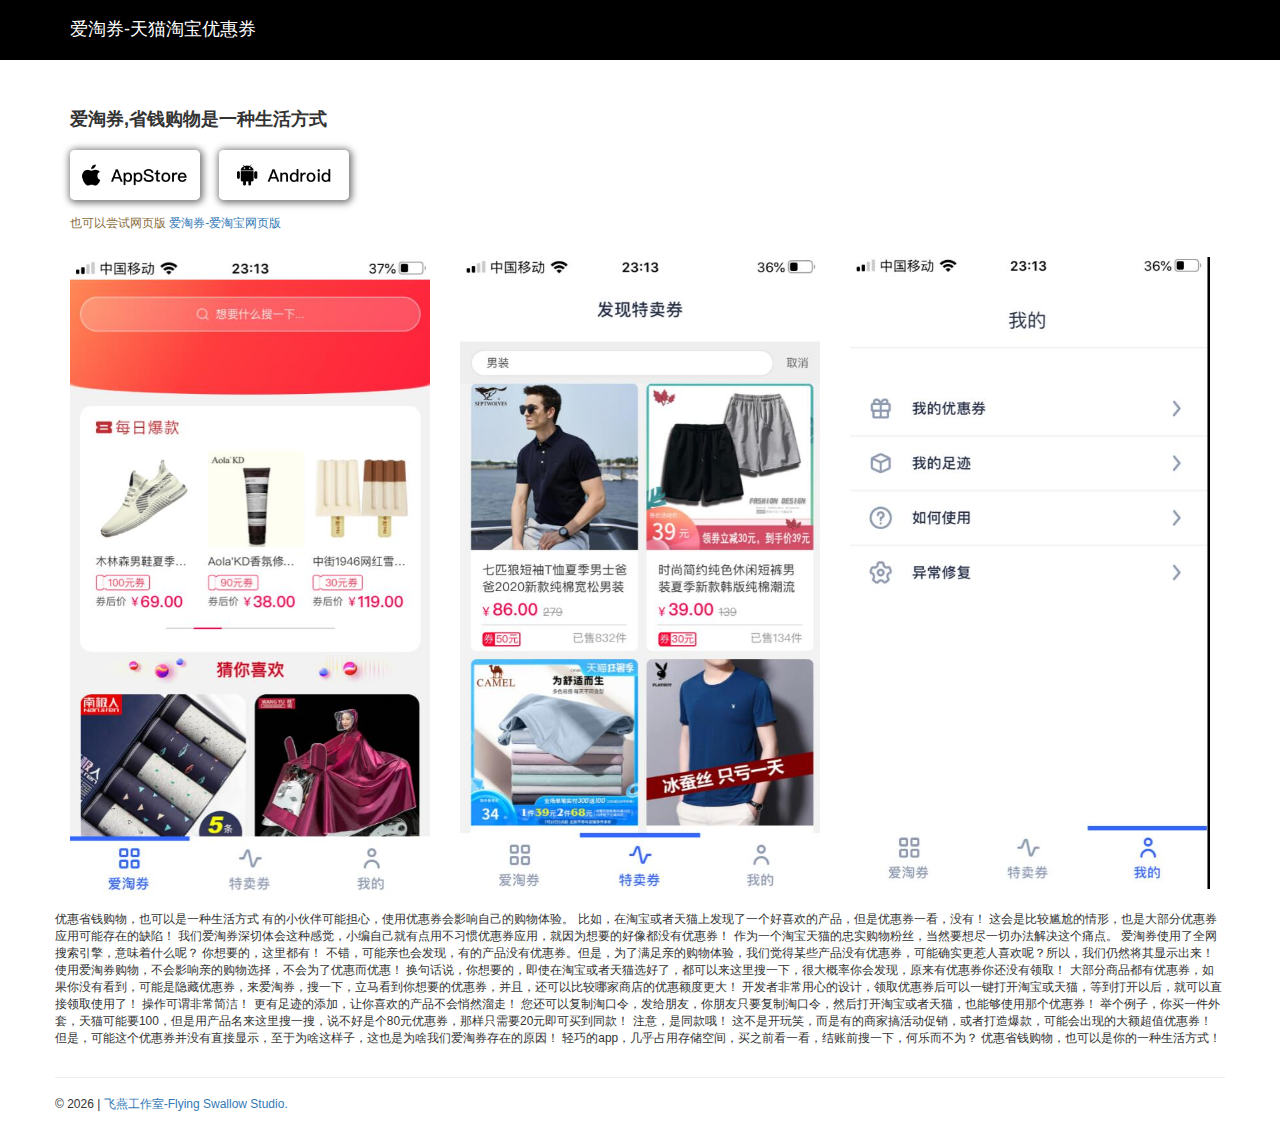
==== commit 5a02e6b8: "taokee" ====
--- a/index.html
+++ b/index.html
@@ -1,608 +1,210 @@
-<!DOCTYPE HTML>
-<html lang="zh-cn">
-<head>
-<title>wxid加好友 | wxid查微信号 | wxid二维码 | 找回删除的微信好友 - 飞燕数据恢复 - 飞燕工作室</title>
-<meta http-equiv="Content-Type" content="text/html; charset=utf-8"/>
-<meta name="viewport" content="width=device-width, initial-scale=1, user-scalable=no">
-<link rel="shortcut icon" href="/wechat_v1.ico"/>
-<link rel="stylesheet" href="/css/main.css">
-<link href="/css/normal.css" rel="stylesheet" type="text/css" />
-<link href="/css/bootstrap.min.css" rel="stylesheet" type="text/css" />
-<link href="/wp-content/themes/handwrytten/css/icons.css" rel="stylesheet"/>
-<link href="/wp-content/themes/handwrytten/css/select2.min.css" rel="stylesheet"/>
-<link href="/wp-content/themes/handwrytten/css/fonts/fonts.css" rel="stylesheet" type="text/css"/>
-<link href="/wp-content/themes/handwrytten/style.css" rel="stylesheet"/>
-
-
-<meta property="og:type" content="website"/>
-<meta property="og:url" content="https://www.livelikepoet.com/"/>
-<meta property="og:title" content="wxid加好友"/>
-<meta property="og:description" content=""/>
-<meta name="description" content="飞燕数据恢复，亦即飞燕工作室，从事于微信好友恢复工作多年，具备资深的好友恢复经验，对于wxid加好友，wxid查微信号，wxid转二维码, 找回删除的微信好友等等深有研究，时刻保持wxid协议好友的有效性，让找回删除的微信好友不再是难事！"/>
-<link rel="canonical" href="https://www.livelikepoet.com"/>
-<meta property="og:locale" content="zh_CN"/>
-<meta property="og:type" content="website"/>
-<meta property="og:title" content="wxid加好友 | wxid查微信号 | wxid二维码 | 找回删除的微信好友 - 飞燕数据恢复 - 飞燕工作室"/>
-<meta property="og:description" content="飞燕数据恢复，亦即飞燕工作室，从事于微信好友恢复工作多年，具备资深的好友恢复经验，对于wxid加好友，wxid查微信号，wxid转二维码, 找回删除的微信好友等等深有研究，时刻保持wxid协议好友的有效性，让找回删除的微信好友不再是难事！"/>
-<meta property="og:url" content="https://www.livelikepoet.com"/>
-<meta property="og:site_name" content="wxid加好友 | wxid查微信号 | wxid二维码 | 找回删除的微信好友 - 飞燕数据恢复 - 飞燕工作室"/>
-<meta property="og:image" content="/wp-content/uploads/2018/11/YourCompany-MockUp-1.jpg"/>
-<meta property="og:image:secure_url" content="/wp-content/uploads/2018/11/YourCompany-MockUp-1.jpg"/>
-<meta property="og:image:width" content="1120"/>
-<meta property="og:image:height" content="800"/>
-<meta name="twitter:card" content="summary_large_image"/>
-<meta name="twitter:description" content="飞燕数据恢复，亦即飞燕工作室，从事于微信好友恢复工作多年，具备资深的好友恢复经验，对于wxid加好友，wxid查微信号，wxid转二维码, 找回删除的微信好友等等深有研究，时刻保持wxid协议好友的有效性，让找回删除的微信好友不再是难事！"/>
-<meta name="twitter:title" content="wxid加好友 | wxid查微信号 | wxid二维码 | 找回删除的微信好友 - 飞燕数据恢复 - 飞燕工作室"/>
-<meta name="twitter:site" content="@wxid好友找回"/>
-<meta name="twitter:image" content="/wp-content/uploads/2018/11/YourCompany-MockUp-1.jpg"/>
-<meta name="twitter:creator" content="@飞燕工作室"/>
-
-
-
-<!--google statics -->
-<!-- Global site tag (gtag.js) - Google Analytics -->
-<script async src="https://www.googletagmanager.com/gtag/js?id=UA-163302680-1"></script>
-<script>
-  window.dataLayer = window.dataLayer || [];
-  function gtag(){dataLayer.push(arguments);}
-  gtag('js', new Date());
-
-  gtag('config', 'UA-163302680-1');
-</script>
-
-
-<script type='application/ld+json' class='yoast-schema-graph yoast-schema-graph--main'>{"@context":"https://schema.org","@graph":[{"@type":"Organization","@id":"https://www.livelikepoet.com/#organization","name":"飞燕工作室","url":"https://www.livelikepoet.com/","sameAs":["https://www.facebook.com","https://www.instagram.com","https://www.linkedin.com"],"logo":{"@type":"ImageObject","@id":"https://www.handwrytten.com/#logo","inLanguage":"en-US","url":"https://www.handwrytten.com/wp-content/uploads/2020/02/Hi-rez.png","width":885,"height":247,"caption":"飞燕工作室"},"image":{"@id":"https://www.livelikepoet.com/#logo"}},{"@type":"WebSite","@id":"https://www.livelikepoet.com/#website","url":"https://www.livelikepoet.com/","name":"飞燕工作室","inLanguage":"zh-CN","description":"飞燕数据恢复，亦即飞燕工作室，从事于微信好友恢复工作多年，具备资深的好友恢复经验，对于wxid加好友，wxid查微信号，wxid转二维码, 找回删除的微信好友等等深有研究，时刻保持wxid协议好友的有效性，让找回删除的微信好友不再是难事！","publisher":{"@id":"https://www.livelikepoet.com/#organization"},"potentialAction":{"@type":"SearchAction","target":"https://www.livelikepoet.com/?s={search_term_string}","query-input":"required name=search_term_string"}},{"@type":"WebPage","@id":"https://www.livelikepoet.com/#webpage","url":"https://www.livelikepoet.com/","name":"wxid加好友 | wxid查微信号 | wxid二维码 | 找回删除的微信好友 - 飞燕数据恢复 - 飞燕工作室","isPartOf":{"@id":"https://www.livelikepoet.com/#website"},"inLanguage":"zh-CN","about":{"@id":"https://www.livelikepoet.com/#organization"},"datePublished":"2020-02-03T19:13:18+00:00","dateModified":"2020-03-16T22:12:28+00:00","description":"飞燕数据恢复，亦即飞燕工作室，从事于微信好友恢复工作多年，具备资深的好友恢复经验，对于wxid加好友，wxid查微信号，wxid转二维码, 找回删除的微信好友等等深有研究，时刻保持wxid协议好友的有效性，让找回删除的微信好友不再是难事！"}]}</script>
-<link rel='dns-prefetch' href='//s.w.org'/>
-<link rel='stylesheet' id='wp-block-library-css' href='/wp-includes/css/dist/block-library/style.min.css?ver=5.3.2' type='text/css' media='all'/>
-<link rel='stylesheet' id='contact-form-7-css' href='/wp-content/plugins/contact-form-7/includes/css/styles.css?ver=5.1.6' type='text/css' media='all'/>
-<link rel='stylesheet' id='font-awesome-css' href='/css/font-awesome.min.css' type='text/css' media='all'/>
-<meta name="generator" content="we-chats.com工程师"/>
-<link rel='shortlink' href='https://www.livelikepoet.com/'/>
-<script data-wpfc-render="false">var Wpfcll={s:[],osl:0,scroll:false,i:function(){Wpfcll.ss();window.addEventListener('load',function(){window.addEventListener("DOMSubtreeModified",function(e){Wpfcll.osl=Wpfcll.s.length;Wpfcll.ss();if(Wpfcll.s.length > Wpfcll.osl){Wpfcll.ls(false);}},false);Wpfcll.ls(true);});window.addEventListener('scroll',function(){Wpfcll.scroll=true;Wpfcll.ls(false);});window.addEventListener('resize',function(){Wpfcll.scroll=true;Wpfcll.ls(false);});window.addEventListener('click',function(){Wpfcll.scroll=true;Wpfcll.ls(false);});},c:function(e,pageload){var w=document.documentElement.clientHeight || body.clientHeight;var n=0;if(pageload){n=0;}else{n=(w > 800) ? 800:200;n=Wpfcll.scroll ? 800:n;}var er=e.getBoundingClientRect();var t=0;var p=e.parentNode;if(typeof p.getBoundingClientRect=="undefined"){var pr=false;}else{var pr=p.getBoundingClientRect();}if(er.x==0 && er.y==0){for(var i=0;i < 10;i++){if(p){if(pr.x==0 && pr.y==0){p=p.parentNode;if(typeof p.getBoundingClientRect=="undefined"){pr=false;}else{pr=p.getBoundingClientRect();}}else{t=pr.top;break;}}};}else{t=er.top;}if(w - t+n > 0){return true;}return false;},r:function(e,pageload){var s=this;var oc,ot;try{oc=e.getAttribute("data-wpfc-original-src");ot=e.getAttribute("data-wpfc-original-srcset");if(s.c(e,pageload)){if(oc || ot){if(e.tagName=="DIV" || e.tagName=="A"){e.style.backgroundImage="url("+oc+")";e.removeAttribute("data-wpfc-original-src");e.removeAttribute("data-wpfc-original-srcset");e.removeAttribute("onload");}else{if(oc){e.setAttribute('src',oc);}if(ot){e.setAttribute('srcset',ot);}e.removeAttribute("data-wpfc-original-src");e.removeAttribute("data-wpfc-original-srcset");e.removeAttribute("onload");if(e.tagName=="IFRAME"){e.onload=function(){if(typeof window.jQuery !="undefined"){if(jQuery.fn.fitVids){jQuery(e).parent().fitVids({customSelector:"iframe[src]"});}}var s=e.getAttribute("src").match(/templates\/wechat\.html\#(.+)/);var y="https://www.wechat.com/embed/";if(s){try{var i=e.contentDocument || e.contentWindow;if(i.location.href=="about:blank"){e.setAttribute('src',y+s[1]);}}catch(err){e.setAttribute('src',y+s[1]);}}}}}}else{if(e.tagName=="NOSCRIPT"){if(jQuery(e).attr("data-type")=="wpfc"){e.removeAttribute("data-type");jQuery(e).after(jQuery(e).text());}}}}}catch(error){console.log(error);console.log("==>",e);}},ss:function(){var i=Array.prototype.slice.call(document.getElementsByTagName("img"));var f=Array.prototype.slice.call(document.getElementsByTagName("iframe"));var d=Array.prototype.slice.call(document.getElementsByTagName("div"));var a=Array.prototype.slice.call(document.getElementsByTagName("a"));var n=Array.prototype.slice.call(document.getElementsByTagName("noscript"));this.s=i.concat(f).concat(d).concat(a).concat(n);},ls:function(pageload){var s=this;[].forEach.call(s.s,function(e,index){s.r(e,pageload);});}};document.addEventListener('DOMContentLoaded',function(){wpfci();});function wpfci(){Wpfcll.i();}</script>
-</head>
-<body id="page-home" class="home">
-<div id="loader"></div>
-<header id="globalHeader" class="global">
-<div class="logo sized dsk">
-	<a href="/#home-hero">
-		<img onload="Wpfcll.r(this,true);" src="/images/blank.gif" data-wpfc-original-src="/images/logo@2x.png" alt="we-chats.com工程师">
-	</a>
-</div>
-<div class="sticky-bar"></div>
-
-<div class="logo sized stk">
-	<a href="/#home-hero">
-		<img onload="Wpfcll.r(this,true);" src="/images/blank.gif" data-wpfc-original-src="/images/logo@2x.png" alt="we-chats.com工程师">
-	</a>
-</div>
-
-<div class="toplinks">
-<ul class="top">
-
-	<li>
-		<a href="/#home-about">找回删除的微信好友</a>
-	</li>
-
-	<li>
-		<a href="/#home-cards">wxid查微信号</a>
-	</li>
-
-	<li>
-		<a href="/coupon.html">爱淘券</a>
-	</li>
-
-	<li>
-		<a href="/#home-blog">关于飞燕工作室</a>
-	</li>
-	
-	<li>
-		<a rel="nofollow" href="javascript:void(0);">技术qq: 1511134675</a>
-	</li>
-	
-</ul>
-</div>
-</header>
-
-
-<div id="globalMenu" class="global">
-	<div class="menu-btn">
-	<div class="menu-line top"></div>
-	<div class="menu-line mid"></div>
-	<div class="menu-line bot"></div>
-	</div>
-	<div id="search-btn-mob" class="search-btn">
-		<div class="icon icon-search"></div>
-		</div>
-		<div class="cta-items tab"> 
+<!DOCTYPE html>
+<html>
+ <head> 
+  <meta charset="utf-8" />
+  <meta name="keywords" content="爱淘券,淘宝优惠券,天猫优惠券,内部隐藏优惠券,大额优惠券" /> 
+  <meta name="description" content="一个省钱优惠购物的淘宝助手app" /> 
+  <meta name="viewport" content="width=device-width,initial-scale=1,maximum-scale=1,user-scalable=no" />
+  <link href="/css/bootstrap.min.css" rel="stylesheet" type="text/css" />
+  <link rel="shortcut icon" href="/v2_icon.png"/>
+  <title>爱淘券-淘宝天猫优惠券app-内部隐藏优惠券-大额优惠券</title>
+
+  <style>
+
+    .btn-list .icon-ios {
+        width: 100%;
+        height: 100%;
+        display: block;
+        border-radius: 5px;
+        background-position: center;
+        background-repeat: no-repeat;
+        background-size: cover;
+        background-image: url(/app/appstore.png);
+    }
+
+    .btn-list{
+      padding:0px;
+    }
+
+    .btn-list .btn-primary {
+        display: inline-block;
+        background: #fff;
+        border-radius: 5px;
+        margin-right:15px;
+        width: 130px;
+        height: 50px;
+        -webkit-transition: .15s opacity;
+        transition: .15s opacity;
+        -webkit-transition-delay: .15s;
+        transition-delay: .15s;
+        background-position: center;
+        background-repeat: no-repeat;
+        background-size: cover;
+        box-shadow: 1px 1px 7px 2px rgba(0,0,0,.54);
+    }
+
+    .btn-list .icon-andorid {
+        width: 100%;
+        height: 100%;
+        display: block;
+        border-radius: 5px;
+        background-position: center;
+        background-repeat: no-repeat;
+        background-size: cover;
+        background-image: url(/app/android.png);
+    }
+
+  </style>
+  <!--google statics -->
+  <!-- Global site tag (gtag.js) - Google Analytics -->
+  <script async src="https://www.googletagmanager.com/gtag/js?id=UA-163302680-1"></script>
+  <script>
+    window.dataLayer = window.dataLayer || [];
+    function gtag(){dataLayer.push(arguments);}
+    gtag('js', new Date());
+
+    gtag('config', 'UA-163302680-1');
+  </script>
+ </head> 
+ <body>
+
+  <div class="container-fluid" style="background-color:black;color:white;">
+
+      <div class="container">
+      
+        <h4 style="padding:10px 0px;">爱淘券-天猫淘宝优惠券</h4>
+
+      </div>
+
+  </div>
+
+
+  <script>
+
+         function navCoupon(){
+
+            const pcUri = 'https://ai.taobao.com?pid=mm_16995381_3409583_111023700046&union_lens=lensId%3APUB%401606023995%402107b684_7a9f_175ee7d61b0_06a9%4001';
+            const mobileUri = 'https://ai.m.taobao.com/index.html?pid=mm_16995381_3409583_110572750410&union_lens=lensId%3APUB%401593692604%400b0b4261_1195_1730f7b46d8_06a2%4001';
+
+            if(/Android|webOS|iPhone|iPad|iPod|BlackBerry|IEMobile|Opera Mini/i.test(navigator.userAgent)){
+                // true for mobile device
+               
+                window.open(mobileUri,'_self');
+
+
+            }else{
+                // false for not mobile device
+                window.open(pcUri,'_self');
+            }
+
+
+         }
+
+     </script>
+
+  <div class="container-fluid">
+
+       <div class="container" style="margin-top:30px;">
+      
+          <h4 style="padding:10px 0px;font-weight:600">爱淘券,省钱购物是一种生活方式</h4>
+
+          <!--download link-->
+
+          <div class="btn-list">
+              <div class="btn-primary">
+                <a class="btn-hover icon-ios btn-link" href="https://apps.apple.com/cn/app/soulyin2020/id1529829191"></a>
+              </div>
+              <div class="btn-primary">
+                <a class="btn-hover icon-andorid btn-link" download href="https://github.com/gzqyl/taoke/releases/download/v1/taoke_release.apk"></a>
+              </div>
+          </div>
+
+          <div class="row">
+
+            <p class="text-warning small" style="padding-left:15px;margin-top:10px;">
+              也可以尝试网页版
+              <a href="javascript:navCoupon();">爱淘券-爱淘宝网页版</a>
+            </p>
+
+          </div>
+
+          <div class="row" style="margin-top:15px;">
+
+            <div class="col-lg-4 col-md-4 col-sm-4">
+
+                 <img src="/taoke/1.jpg" class="img-responsive" />
+
+            </div>
+
+            <div class="col-lg-4 col-md-4 col-sm-4">
+
+                 <img src="/taoke/2.jpg" class="img-responsive" />
+
+            </div>
+            <div class="col-lg-4 col-md-4 col-sm-4">
+
+                 <img src="/taoke/3.jpg" class="img-responsive" />
+
+            </div>
+
+          </div>
+
+          <div class="row">
 			
-		</div>
-		<div class="menu-wrap">		
-			<div id="menu-scroll" class="menu-scroller">
-			<div class="menu-contents">
-			<div class="menu-inner">
-			<div class="logo sized">
-				<a href="/#home-hero">
-					<img onload="Wpfcll.r(this,true);" src="/images/blank.gif" data-wpfc-original-src="/images/logo@2x.png" alt="we-chats.com工程师">
-				</a>
-			</div>
-			<div class="part dline">
-				<img onload="Wpfcll.r(this,true);" src="/images/blank.gif" data-wpfc-original-src="/images/menu-dline@2x.png">
-			</div>
-			<div class="row main spaced">
-				<nav class="toplinks">
-					<ul class="top">
-
-						<li>
-							<a href="/#home-about">找回删除的微信好友</a>
-						</li>
-
-						<li>
-							<a href="/#home-cards">wxid查微信号</a>
-						</li>
-						
-						<li>
-							<a href="/coupon.html">爱淘券</a>
-						</li>
-
-						<li>
-							<a href="/#home-blog">关于飞燕工作室</a>
-						</li>
-						
-						<li>
-							<a rel="nofollow" href="javascript:void(0);">技术qq: 1511134675</a>
-						</li>
-					</ul>
-				</nav>
-				<div class="connect">
-				<h3>联系技术支持</h3>
-				<div class="row spaced">
-				<div class="col left"> 
-					<p>we-chats.com工程师<br /> studio <br /> 飞燕工作室</p>
-				</div>
-				<div class="col right"> 
-					<p>技术qq: 1511134675</p>
-				</div>
-			</div>
-
-			<div class="menu-photo">
-				<div class="tape">
-					<img onload="Wpfcll.r(this,true);" src="/images/blank.gif" data-wpfc-original-src="/images/module-tape.svg" class="spacer">
-				</div>
-			</div>
-		</div>
-	</div>
-
-	<div class="cta-items"> 
-		
-	</div>
-
-</div>
-
-
-<div class="subscribe-wrap">
-<div class="part bg-shape">
-	<img onload="Wpfcll.r(this,true);" src="/images/blank.gif" data-wpfc-original-src="/images/menu-subscribe-bg.svg">
-</div>
-
-<form id="subscribe-form-mob" class="subscribe-form global-form" action="#" method="post" onsubmit="(e)=>e.preventDefault()">
-	<p style="height:60px;"></p>
-	<h3>认准we-chats.com工程师</h3>
-	<div class="email-wrap field-wrap">
-		<div class="input-wrap uline-wrap">
-		</div>
-		<button type="submit" class="cta-btn orange sm">加qq，1511134675</button>
-	</div>
-</form>
-
-
-<div class="thank-you"> 
-	<p>非常感谢您对我们的信任，我们也会不负所望，竭尽全力为您找回已删除的微信好友，加上wxid的微信好友!</p>
-</div>
-
-</div>
-</div>
-</div>
-</div>
-</div>
-
-
-
-<!--wxid加好友专家 | 来自微信官方团队成员 | 可信赖的找回已删除微信好友的合作伙伴 | 区域一 | Home 首页区域-->
-
-<section id="home-hero" class="hasAnim">
-	<div class="contentContainer">
-		<h1>
-			找回删除的微信好友<br />
-			5年
-			<span class="hw-font">+</span> 经验.
-		</h1>
-		<a href="javascript:void(0)" class="cta-btn orange">联系技术q,1511134675</a>				
-		<div class="writer-wrap side">
-		<p>
-			wxid加好友 | wxid查微信号 <br />
-			专业源于——
-			<span class="uline-wrap">
-				<span class="txt">专注</span>
-				<span class="underline">
-					<img onload="Wpfcll.r(this,true);" src="/images/blank.gif" data-wpfc-original-src="/images/underline1.svg">
-				</span>
-			</span>
-		</p>
-		<div class="side-arm part">
-			<div class="inner">
-			
-			<div class="robot-hand part">
-				<div class="hand-inner part">
-					<img onload="Wpfcll.r(this,true);" src="/images/blank.gif" data-wpfc-original-src="/images/robot-hand-tan.svg">
-					<div class="ball"></div>
-				</div>
-				<div class="stretch-arm part">
-					<img onload="Wpfcll.r(this,true);" src="/images/blank.gif" data-wpfc-original-src="/images/stretch-arm.svg">
-				</div>
-			</div>
-		</div>
-	</div>
-</div>
-</div>
-
-
-<div class="bg-wrap">
-<div class="background cn basic-scaler" style="transform-origin: center bottom;" data-num="1">
-<div class="part dline dsk orig"> 
-	<img onload="Wpfcll.r(this,true);" src="/images/blank.gif" data-wpfc-original-src="/images/home-hero-dlines@2x.png"></div><div class="part dline mob">
-	<img onload="Wpfcll.r(this,true);" src="/images/blank.gif" data-wpfc-original-src="/images/home-hero-dlines-mob@2x.png">
-</div>
-
-<div class="part dline-anim dsk" data-num="1">				
-<div class="shape-path svg-mask" data-num="1">
-<svg>
-	<path id="hero-path1" d="M1100.5,0.5C533.2,105.4,146.8,426.9,0.5,656.9"/>
-</svg>
-<div class="plane part">
-
-	<img onload="Wpfcll.r(this,true);" src="/images/blank.gif" data-wpfc-original-src="/images/plane-beige.svg">
-</div></div></div>
-
-<div class="part dline-anim dsk" data-num="2">				
-<div class="shape-path svg-mask" data-num="1">
-<svg>
-<path id="hero-path2" d="M0.5,26c0,0,712.8-154.5,970.7,297.6"/>
-</svg>
-<div class="plane part">
-
-<img onload="Wpfcll.r(this,true);" src="/images/blank.gif" data-wpfc-original-src="/images/plane-beige.svg"></div></div></div>
-
-
-<div class="part dline-anim mob" data-num="1">				
-<div class="shape-path svg-mask" data-num="1">
-<svg>
-<path id="hero-path1m" d="M0.5,345.2C9.7,277.7,136.1,52.5,377.2,0.5"/>
-</svg>
-<div class="plane part">
-
-<img onload="Wpfcll.r(this,true);" src="/images/blank.gif" data-wpfc-original-src="/images/plane-beige.svg"></div></div></div>
-
-<div class="part dline-anim mob" data-num="2">				
-<div class="shape-path svg-mask" data-num="1">
-<svg>
-<path id="hero-path2m" d="M0.8,12.6c0,0,501.9-94.6,659.7,251"/>
-</svg>
-<div class="plane part"><img onload="Wpfcll.r(this,true);" src="/images/blank.gif" data-wpfc-original-src="/images/plane-beige.svg"></div></div></div>
-
-<div class="plane-cover"></div>
-
-
-</div>
-
-
-<div class="background cn" data-num="2">
-<div class="part arm writer" data-num="2">
-
-
-<div class="arm-cover mob"></div><div class="robot-arm part">
-<div class="arm-inner part">
-
-<div class="robot-hand part" data-num="1">
-<div class="hand-inner part">
-
-<img onload="Wpfcll.r(this,true);" src="/images/blank.gif" data-wpfc-original-src="/images/robot-hand-white.svg"><div class="ball"></div></div><div class="stretch-arm part"><img onload="Wpfcll.r(this,true);" src="/images/blank.gif" data-wpfc-original-src="/images/stretch-arm.svg"></div></div></div></div></div><div class="doodler-wrap">				
-<div class="smiley drawn part">					
-<div class="smiley-piece eye part" data-num="1"><img onload="Wpfcll.r(this,true);" src="/images/blank.gif" data-wpfc-original-src="/images/hero-smiley-eye1.svg"></div>
-
-
-<div class="smiley-piece eye part" data-num="2">
-
-<img onload="Wpfcll.r(this,true);" src="/images/blank.gif" data-wpfc-original-src="/images/hero-smiley-eye2.svg"></div><div class="smiley-piece mouth part" data-num="1">
-<img onload="Wpfcll.r(this,true);" src="/images/blank.gif" data-wpfc-original-src="/images/hero-smiley-mouth1.svg"></div>
-
-
-<div class="smiley-piece mouth part" data-num="2"><img onload="Wpfcll.r(this,true);" src="/images/blank.gif" data-wpfc-original-src="/images/hero-smiley-mouth2a.svg"></div>
-
-<div class="smiley-piece mouth part" data-num="3"> <svg><defs><clipPath id="smiley-mask1"><rect width="9" height="20"/></clipPath></defs></svg> 
-
-<img onload="Wpfcll.r(this,true);" src="/images/blank.gif" data-wpfc-original-src="/images/hero-smiley-mouth3a.svg"></div></div><div class="heart drawn part">					
-<div class="heart-piece part" data-num="1"> <svg><defs><clipPath id="heart-mask1"><rect width="11" height="19"/></clipPath></defs></svg> 
-
-<img onload="Wpfcll.r(this,true);" src="/images/blank.gif" data-wpfc-original-src="/images/hero-heart-piece1.svg"></div>
-
-<div class="heart-piece part" data-num="2"><img onload="Wpfcll.r(this,true);" src="/images/blank.gif" data-wpfc-original-src="/images/hero-heart-piece2.svg"></div><div class="heart-piece part" data-num="3"> <svg><defs><clipPath id="heart-mask2"><rect width="30" height="12"/></clipPath></defs></svg> 
-
-<img onload="Wpfcll.r(this,true);" src="/images/blank.gif" data-wpfc-original-src="/images/hero-heart-piece3.svg"></div><div class="heart-piece part" data-num="4"> <svg><defs><clipPath id="heart-mask3"><rect width="16" height="11"/></clipPath></defs></svg> 
-
-<img onload="Wpfcll.r(this,true);" src="/images/blank.gif" data-wpfc-original-src="/images/hero-heart-piece4.svg"></div></div><div class="part arm doodler" data-num="1">
-
-<div class="robot-hand part">
-<div class="hand-inner part"><img onload="Wpfcll.r(this,true);" src="/images/blank.gif" data-wpfc-original-src="/images/robot-hand-tan.svg"><div class="ball"></div></div><div class="stretch-arm part">
-
-<img onload="Wpfcll.r(this,true);" src="/images/blank.gif" data-wpfc-original-src="/images/stretch-arm.svg"></div></div></div></div>
-
-
-<div class="photo-group">
-
-</div></div></div>
-</section>
-
-
-
-
-
-<!--wxid加好友专家 | 来自微信官方团队成员 | 可信赖的找回已删除微信好友的合作伙伴 | 区域二 | 找回误删除的微信好友区域 -->
-
-<section id="home-about" class="hasAnim">
-
-<div class="contentContainer">
-<header id="home-about-ul" class="hasAnim" data-offset="-100">
-<h3>找回删除的微信好友</h3>
-<h2 class="hw-font uline-wrap">
-<span class="word">Our</span> <span class="word">Work</span>				
-<span class="underline"><img onload="Wpfcll.r(this,true);" src="/images/blank.gif" data-wpfc-original-src="/images/underline1.svg"></span>
-</h2>
-<p class="hasNobreak">我们的优势，不仅仅帮您找回已删除微信好友的微信号,<br />
-而且保证添加wxid的有效性，避免使用无效添加协议对方收不到验证消息.</p>
-</header>
-
-<div class="buckets split spaced">
-<div class="background dline">
-<img onload="Wpfcll.r(this,true);" src="/images/blank.gif" data-wpfc-original-src="/images/about-dline@2x.png" class="spacer">
-<div class="shape-path svg-mask">
-<svg>
-<path id="about-path0" d="M0.5,141.7C201,223.7,352-7.3,588,0.7c215,14,286,191,236.1,411.2"/>
-</svg>
-<div class="path-dot bez part">
-
-<img onload="Wpfcll.r(this,true);" src="/images/blank.gif" data-wpfc-original-src="/images/dot.svg"></div></div></div><div class="bucket left hasScale" data-width="530" data-limit="1350" data-min="650">
-<img onload="Wpfcll.r(this,true);" src="/images/blank.gif" data-wpfc-original-src="/images/about1-base@2x.png" class="spacer sizer">					
-<div class="background willScale">
-
-
-<div class="typer-field" data-text="你好!<br><br>删除了几年的微信好友!<br><br>非常想找回来,<br>还可以吗？"><p id="tf1"></p></div><div class="phone-button part"></div></div><div class="txt"> <h3>微信好友恢复？</h3> <p>找回已删除微信好友的微信号？还是已经找到了wxid但是发现加不了？还是发现添加对方已经很久了但是加不上？</p></div></div><div class="bucket right hasScale" data-width="530" data-limit="1350" data-min="650">
-<img onload="Wpfcll.r(this,true);" src="/images/blank.gif" data-wpfc-original-src="/images/about2-base@2x.png" class="spacer sizer">					
-<div class="background willScale">
-
-<div class="robot-hand part" data-num="2">
-<div class="line"></div>
-</div>
-
-<div class="heart drawn part" data-num="1">						
-<div class="heart-piece left part" data-num="1"> <svg><defs><clipPath id="heart-mask4"><rect width="8" height="19"/></clipPath></defs></svg> 
-
-<img onload="Wpfcll.r(this,true);" src="/images/blank.gif" data-wpfc-original-src="/images/about-heart-left.svg">
-
-</div><div class="heart-piece top part" data-num="2">
-
-<img onload="Wpfcll.r(this,true);" src="/images/blank.gif" data-wpfc-original-src="/images/about-heart-top.svg"></div>
-
-
-<div class="heart-piece right part" data-num="3">
-
-<img onload="Wpfcll.r(this,true);" src="/images/blank.gif" data-wpfc-original-src="/images/about-heart-right.svg"></div></div>
-
-</div>
-
-<div class="txt"> <h3>解决99%的微信恢复难题</h3> <p>多年找回已删除微信好友经验，会根据每个用户不同的情况采取最佳恢复策略，提供可靠高效率的解决方案！让找回删除的微信好友不再是难事！</p></div></div></div><div class="buckets full">
-<div class="background">
-
-<div class="part dline-anim" data-num="1">					
-<div class="shape-path svg-mask" data-num="1">
-<svg>
-<path id="about-path1" d="M405.6,0.5C323,146.6,94.3,139.5,0.5,116.5"/>
-</svg>
-<div class="plane part"><div><img onload="Wpfcll.r(this,true);" src="/images/blank.gif" data-wpfc-original-src="/images/plane-white.svg"></div></div></div></div><div class="part dline-anim" data-num="2">					
-<div class="shape-path svg-mask" data-num="2">
-<svg>
-<path id="about-path2" d="M426.3,13.7C73.8-72.9-203.4,281,199.6,674.7"/>
-</svg>
-<div class="plane part"><img onload="Wpfcll.r(this,true);" src="/images/blank.gif" data-wpfc-original-src="/images/plane-white.svg"></div></div></div></div>
-
-<div class="txt"> 
-
-<h3>适用于任何手机的找回已删除微信好友方法</h3> 
-<p>多年经验，无论是何种手机，只要命中我们可以恢复的情形之一，就可以快速帮您恢复已删除的微信好友。具体情形如下，具备其中一个即可找回：1.删除对方后没有卸载微信；2.有红包或转账或微信收藏；3，已有对方wxid或微信号</p> 
-<a rel="nofollow" href="javascript:void(0)" class="cta-btn orange">技术qq,1511134675</a></div></div></div>
-
-</section>
-
-
-
-
-
-
-<!--wxid加好友专家 | 来自微信官方团队成员 | 可信赖的找回已删除微信好友的合作伙伴 | 区域三 | wxid 加好友 查微信号 共同区域 -->
-
-<section id="home-cards" class="hasAnim" data-added="120">
-<div class="shape-wrap">
-	<div class="shape-bg"></div>
-</div>
-
-<div class="bg-wrap" data-num="2">
-	<div class="background basic-scaler">
-		<div class="base part">
-			<div class="part-wrap mover-wrap">
-				<div class="bot-card part" data-num="1"></div>
-				<div class="bot-card part" data-num="2"></div>
-				<div class="shape-path svg-mask" data-num="1"> 
-					<svg> <path id="cards-path1" d="M1133,273.2c58.1-111.4,181.2-260.7,59.3-271.9c-175.1-16.1-218.6,211.4-479.6,211.4S178.2-271.1,0.5,273.2"/> </svg>
-				</div>
-			</div>
-		</div>
-	</div>
-</div>
-
-<div class="contentContainer">
-<div class="col right"> 
-	<h2> wxid 加好友 <br /> <span class="hw-font">or</span> wxid查微信号</h2> 
-	<p>如果您发现对方的微信账号是wxid格式的，添加提示找不到相关的用户，请及时联系我们帮您通过wxid添加对方为好友或者wxid查出对方的微信号！</p> 
-	<a rel="nofollow" href="javascript:void(0)" class="cta-btn orange">技术qq,1511134675</a></div></div>
-<div class="bg-wrap" data-num="1">
-<div class="background dsk basic-scaler">
-</div>
-
-
-</div>
-</section>
-
-<svg><defs><clipPath id="cards-masker" clipPathUnits="objectBoundingBox" transform="scale(0.0005473 0.00136)">
-<path d="M1830,730.00671V434.57385a99.99236,99.99236,0,0,0-59.21817-91.26281Q1003.07493,0,918.50575,0q-78.758,0-858.76524,343.49023A99.99353,99.99353,0,0,0,0,434.98486V730.00671Z"/>
-</clipPath></defs></svg>
-<svg><defs><clipPath id="card-mover-masker">
-<path d="M1132.5,272.7c58.1-111.4,181.2-260.7,59.3-271.9c-175.1-16.1-218.6,211.4-479.6,211.4S183.9-258.7,6.4,252.9
-C4.1,259.6,2,266.2,0,272.7H1132.5z"/>
-</clipPath></defs></svg>
-
-
-
-
-
-
-
-
-
-
-
-<!--wxid加好友专家 | 来自微信官方团队成员 | 可信赖的找回已删除微信好友的合作伙伴 | 区域四 | 飞燕工作室 | 飞燕数据恢复 -->
-
-<section id="home-blog">
-<div class="contentContainer">
-	<header>
-	<h2 class="hw-font uline-wrap dsk">
-	<span class="word">Wechat</span> <span class="word">Recover Team</span>
-	<span class="underline"><img onload="Wpfcll.r(this,true);" src="/images/blank.gif" data-wpfc-original-src="/images/resources-uline@2x.png"></span>
-	</h2>
-	<h2 class="hw-font mob">
-	<span class="word uline-wrap">
-	Wechat
-	<span class="underline" data-num="1"><img onload="Wpfcll.r(this,true);" src="/images/blank.gif" data-wpfc-original-src="/images/resources-uline-mob1@2x.png"></span>
-	</span>
-	<span class="word uline-wrap">
-	Recover Team
-	<span class="underline" data-num="2"><img onload="Wpfcll.r(this,true);" src="/images/blank.gif" data-wpfc-original-src="/images/resources-uline-mob2@2x.png"></span>
-	</span>
-	</h2>
-	<p class="hasNobreak">飞燕工作室专注于微信好友恢复找回多年，<br />
-	对wxid加好友，wxid查微信号，隐私设置不允许微信号添加的情况下加好友多有研究。<br />
-	面对众多的wxid添加协议，大部分已经无效，请务必联系我们处理，以保证添加方式一定有效，<br />
-	做到真正意义上的找回删除的微信好友.
-	<br />
-	飞燕工作室还提供app开发，网站开发，移动网站打包app等技术服务<br />自身也开发了多款精彩有趣的app,比如appstore可以搜到的“网页收藏盒"，
-	<br />
-	一个十分小巧但有用的收藏盒子，用来收藏wxid好友找回的网站就很方便快捷！
-	<br />让生活更精彩有趣，是飞燕工作室的愿景！
-	</p>
-	</header>
-	<div class="blog-cta">
-		<div class="part ornament">
-			<img onload="Wpfcll.r(this,true);" src="/images/blank.gif" data-wpfc-original-src="/images/blog-ornament1.svg">
-		</div>
-	</div>
-</div>
-
-<div class="bg-wrap">
-<div class="background basic-scaler">
-<img onload="Wpfcll.r(this,true);" src="/images/blank.gif" data-wpfc-original-src="/images/blog-ornament2.svg">
-</div>
-</div>
-</section>
-
-<div style="height:80px;"></div>
-
-<section class="customers">
-<div class="contentContainer">
-<header class="pad-wrap">
-<h2 class="hasNobreak">来自客户的反馈</h2>
-</header>
-<div class="customer-slider">
-<div class="customer-slide"><div class="card">
-<div class="side-dot part"><img onload="Wpfcll.r(this,true);" src="/images/blank.gif" data-wpfc-original-src="/images/single-dot.svg"></div>
-
-<div class="part border-line" data-num="1"><img onload="Wpfcll.r(this,true);" src="/images/blank.gif" data-wpfc-original-src="/images/card-border1.svg"></div>
-
-<div class="part border-line" data-num="2"><img onload="Wpfcll.r(this,true);" src="/images/blank.gif" data-wpfc-original-src="/images/card-border2.svg"></div>
-
-<div class="card-inner"><div class="quote left"><img onload="Wpfcll.r(this,true);" src="/images/blank.gif" data-wpfc-original-src="/images/quotemark@2x.png"></div><div class="quote right"><img onload="Wpfcll.r(this,true);" src="/images/blank.gif" data-wpfc-original-src="/images/quotemark@2x.png"></div>
-
-<div class="txt"><p>we-chats.com工程师确实很厉害，一个多年的好友删除了，只留了一个转账记录，居然从转账记录里找回了老朋友，非常感谢！</p><cite>素手青青</cite></div></div></div></div>
-
-<div class="customer-slide"><div class="card"><div class="side-dot part"><img onload="Wpfcll.r(this,true);" src="/images/blank.gif" data-wpfc-original-src="/images/single-dot.svg"></div><div class="part border-line" data-num="1">
-<img onload="Wpfcll.r(this,true);" src="/images/blank.gif" data-wpfc-original-src="/images/card-border1.svg"></div><div class="part border-line" data-num="2"><img onload="Wpfcll.r(this,true);" src="/images/blank.gif" data-wpfc-original-src="/images/card-border2.svg"></div><div class="card-inner"><div class="quote left"><img onload="Wpfcll.r(this,true);" src="/images/blank.gif" data-wpfc-original-src="/images/quotemark@2x.png"></div><div class="quote right"><img onload="Wpfcll.r(this,true);" src="/images/blank.gif" data-wpfc-original-src="/images/quotemark@2x.png"></div><div class="txt">
-
-<p>这次真的全靠we-chats.com工程师了，之前找人帮忙找回了一个wxid，然后那人给了个二维码，我加了对方几个月，
-一直没任何反应。本已经绝望了，没想到无意中看到了we-chats.com工程师的网站，发现原来二维码没用！后来采取了新的添加方法，才最终加回来那个重要的人！</p><cite>土豆爱大米</cite></div></div></div></div><div class="customer-slide"><div class="card"><div class="side-dot part">
-
-<img onload="Wpfcll.r(this,true);" src="/images/blank.gif" data-wpfc-original-src="/images/single-dot.svg"></div><div class="part border-line" data-num="1"><img onload="Wpfcll.r(this,true);" src="/images/blank.gif" data-wpfc-original-src="/images/card-border1.svg"></div><div class="part border-line" data-num="2"><img onload="Wpfcll.r(this,true);" src="/images/blank.gif" data-wpfc-original-src="/images/card-border2.svg"></div><div class="card-inner"><div class="quote left"><img onload="Wpfcll.r(this,true);" src="/images/blank.gif" data-wpfc-original-src="/images/quotemark@2x.png"></div><div class="quote right">
-<img onload="Wpfcll.r(this,true);" src="/images/blank.gif" data-wpfc-original-src="/images/quotemark@2x.png"></div><div class="txt">
-
-<p>花钱用了个恢复软件，结果居然显示的wxid不全，太气人了，后来找了we-chats.com工程师，才最终找到完整的wxid，也在工程师帮助下加回了好友，感谢！</p><cite>我的梦想是做梦</cite></div></div></div></div></div><div class="slide-controls">
-<div class="slide-count">
-<div class="arrow-btn left off">
-<div class="bg"></div><div class="icon icon-chevron-right"><div class="arrow-line"></div></div></div><span class="count-current">1</span>
-<span>of</span>
-<span class="count-total">3</span>
-<div class="arrow-btn right">
-<div class="bg"></div>
-<div class="icon icon-chevron-right"><div class="arrow-line"></div></div></div></div></div>
-
-<div class="background cn">
-</div>
-</div>
-
-</section>
-
-
-<!--================Footer Area =================-->
-<footer class="footer_area">
-
-  <div class="container" style="padding:0px;">
-    <hr />
-      
-    <div class="footer_copyright">
-        <h5 style="font-size:12px;">
-          友情链接： <a rel="nofollow" href="https://ask.we-chats.com">微信好友恢复问答社区</a> &nbsp;&nbsp;| &nbsp;&nbsp;
-          <a rel="nofollow" href="https://en.we-chats.com">英文版-Wechat Recover Wxid</a>  &nbsp;&nbsp;| &nbsp;&nbsp;
-          <a rel="nofollow" href="https://blog.we-chats.com">微信好友恢复博客</a>
-        </h5>
+			<p class="small" style="margin-top:10px;">
+				优惠省钱购物，也可以是一种生活方式
+有的小伙伴可能担心，使用优惠券会影响自己的购物体验。
+比如，在淘宝或者天猫上发现了一个好喜欢的产品，但是优惠券一看，没有！
+这会是比较尴尬的情形，也是大部分优惠券应用可能存在的缺陷！
+我们爱淘券深切体会这种感觉，小编自己就有点用不习惯优惠券应用，就因为想要的好像都没有优惠券！
+作为一个淘宝天猫的忠实购物粉丝，当然要想尽一切办法解决这个痛点。
+爱淘券使用了全网搜索引擎，意味着什么呢？
+你想要的，这里都有！
+不错，可能亲也会发现，有的产品没有优惠券。但是，为了满足亲的购物体验，我们觉得某些产品没有优惠券，可能确实更惹人喜欢呢？所以，我们仍然将其显示出来！
+使用爱淘券购物，不会影响亲的购物选择，不会为了优惠而优惠！
+换句话说，你想要的，即使在淘宝或者天猫选好了，都可以来这里搜一下，很大概率你会发现，原来有优惠券你还没有领取！
+大部分商品都有优惠券，如果你没有看到，可能是隐藏优惠券，来爱淘券，搜一下，立马看到你想要的优惠券，并且，还可以比较哪家商店的优惠额度更大！
+开发者非常用心的设计，领取优惠券后可以一键打开淘宝或天猫，等到打开以后，就可以直接领取使用了！
+操作可谓非常简洁！
+更有足迹的添加，让你喜欢的产品不会悄然溜走！
+您还可以复制淘口令，发给朋友，你朋友只要复制淘口令，然后打开淘宝或者天猫，也能够使用那个优惠券！
+举个例子，你买一件外套，天猫可能要100，但是用产品名来这里搜一搜，说不好是个80元优惠券，那样只需要20元即可买到同款！
+注意，是同款哦！
+这不是开玩笑，而是有的商家搞活动促销，或者打造爆款，可能会出现的大额超值优惠券！
+但是，可能这个优惠券并没有直接显示，至于为啥这样子，这也是为啥我们爱淘券存在的原因！
+轻巧的app，几乎占用存储空间，买之前看一看，结账前搜一下，何乐而不为？
+优惠省钱购物，也可以是你的一种生活方式！
+
+			</p>
+
+          </div>
+
+      </div>
+
+  </div>
+
+
+
+
+  <!--================Footer Area =================-->
+  <footer class="footer_area">
+
+    <div class="container" style="padding:0px;">
+      <hr />
+      <div class="footer_copyright" style="margin-top:10px;">
+          <h5 style="font-size:12px;">© <script>document.write(new Date().getFullYear());</script> | 
+          <a href="https://www.livelikepoet.com">飞燕工作室-Flying Swallow Studio.</a>
+          </h5>
+
+      </div>
+    
+    <div style="height:20px;">
+
     </div>
 
-    <div class="footer_copyright" style="margin-top:10px;">
-        <h5 style="font-size:12px;">© <script>document.write(new Date().getFullYear());</script> | <a rel="nofollow" href="https://www.we-chats.com">
-
-        微信好友恢复官网we-chats.com
-        </a>
-        </h5>
-
     </div>
-	
-	<div style="height:20px;">
-
-	</div>
-
-  </div>
-
-</footer>
-
-<script defer src="/js/jquery.min.js"></script>
-<script defer src="/js/gsap.min.js"></script>
-<script defer src="/js/MotionPathPlugin.min.js"></script>
-<script defer src='/js/fx94a.js'></script>
-
-</body>
-</html>
+
+  </footer>
+    
+ </body>
+</html>